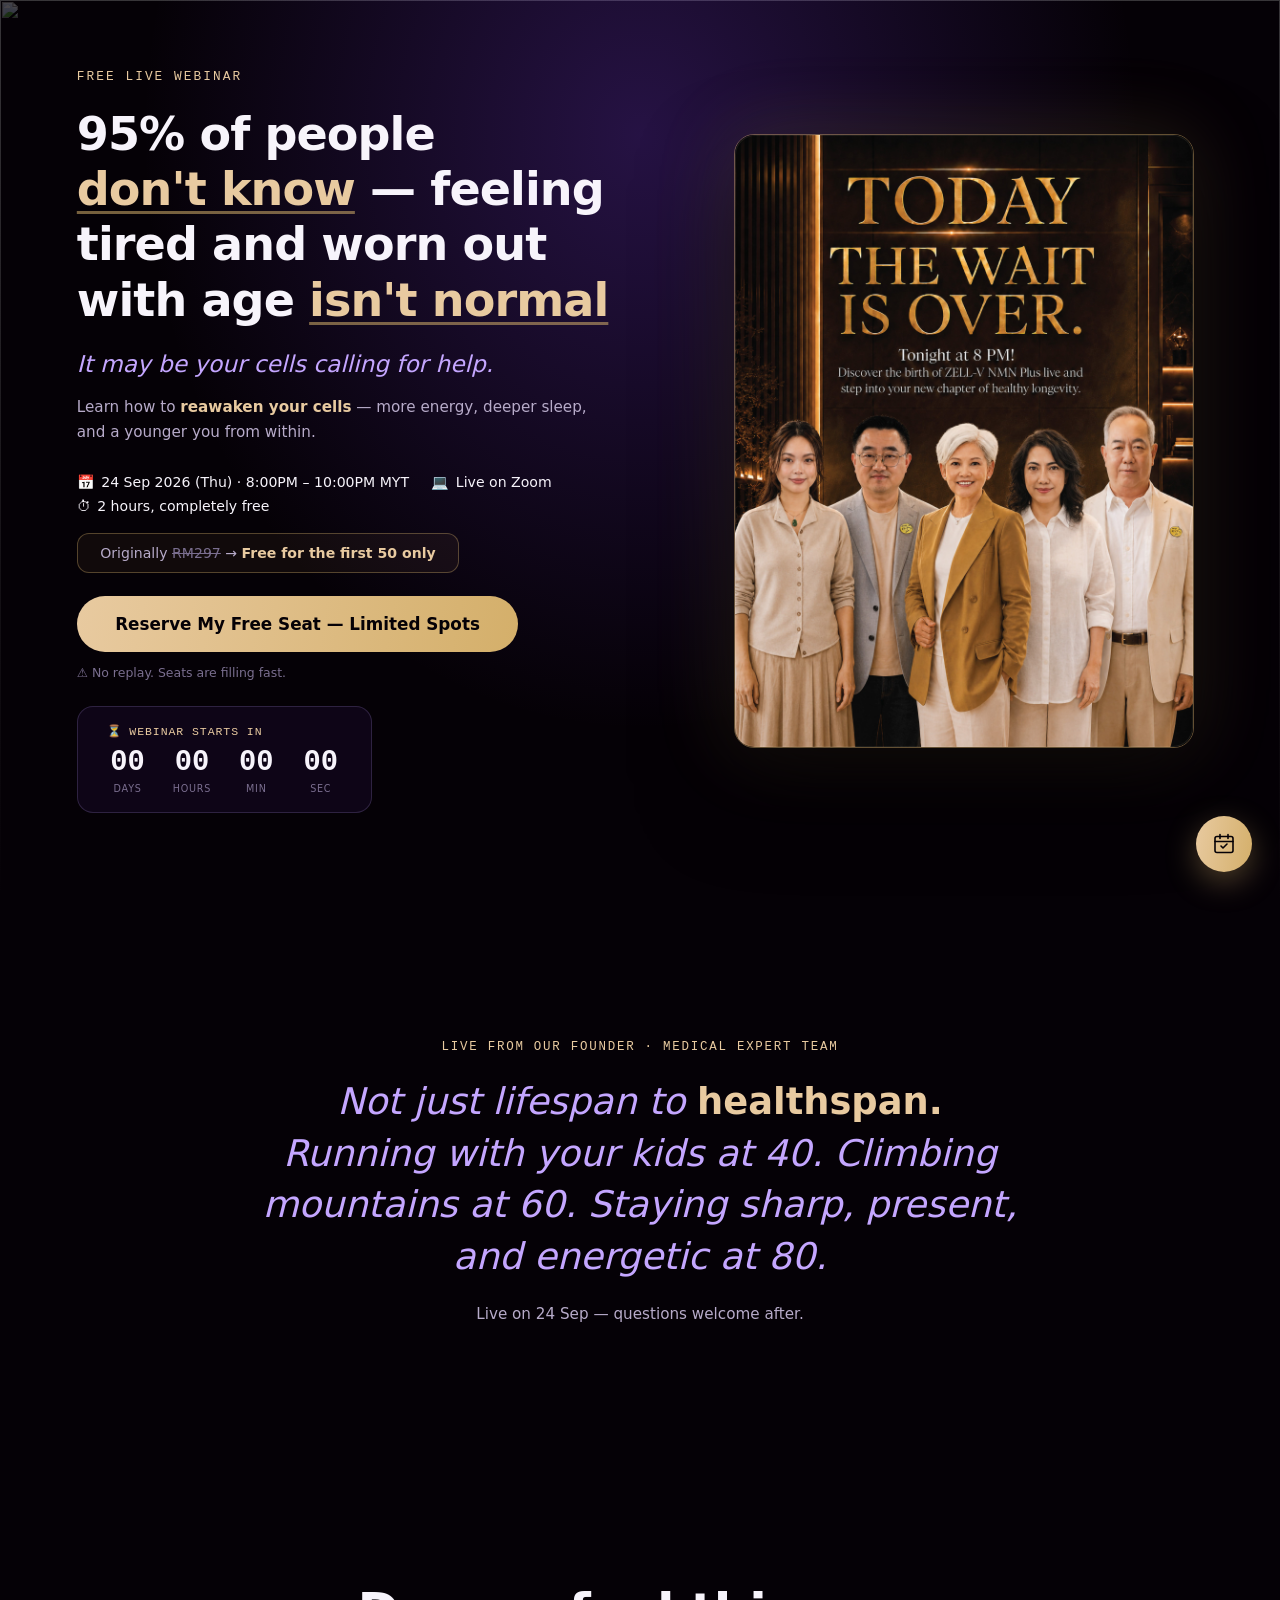
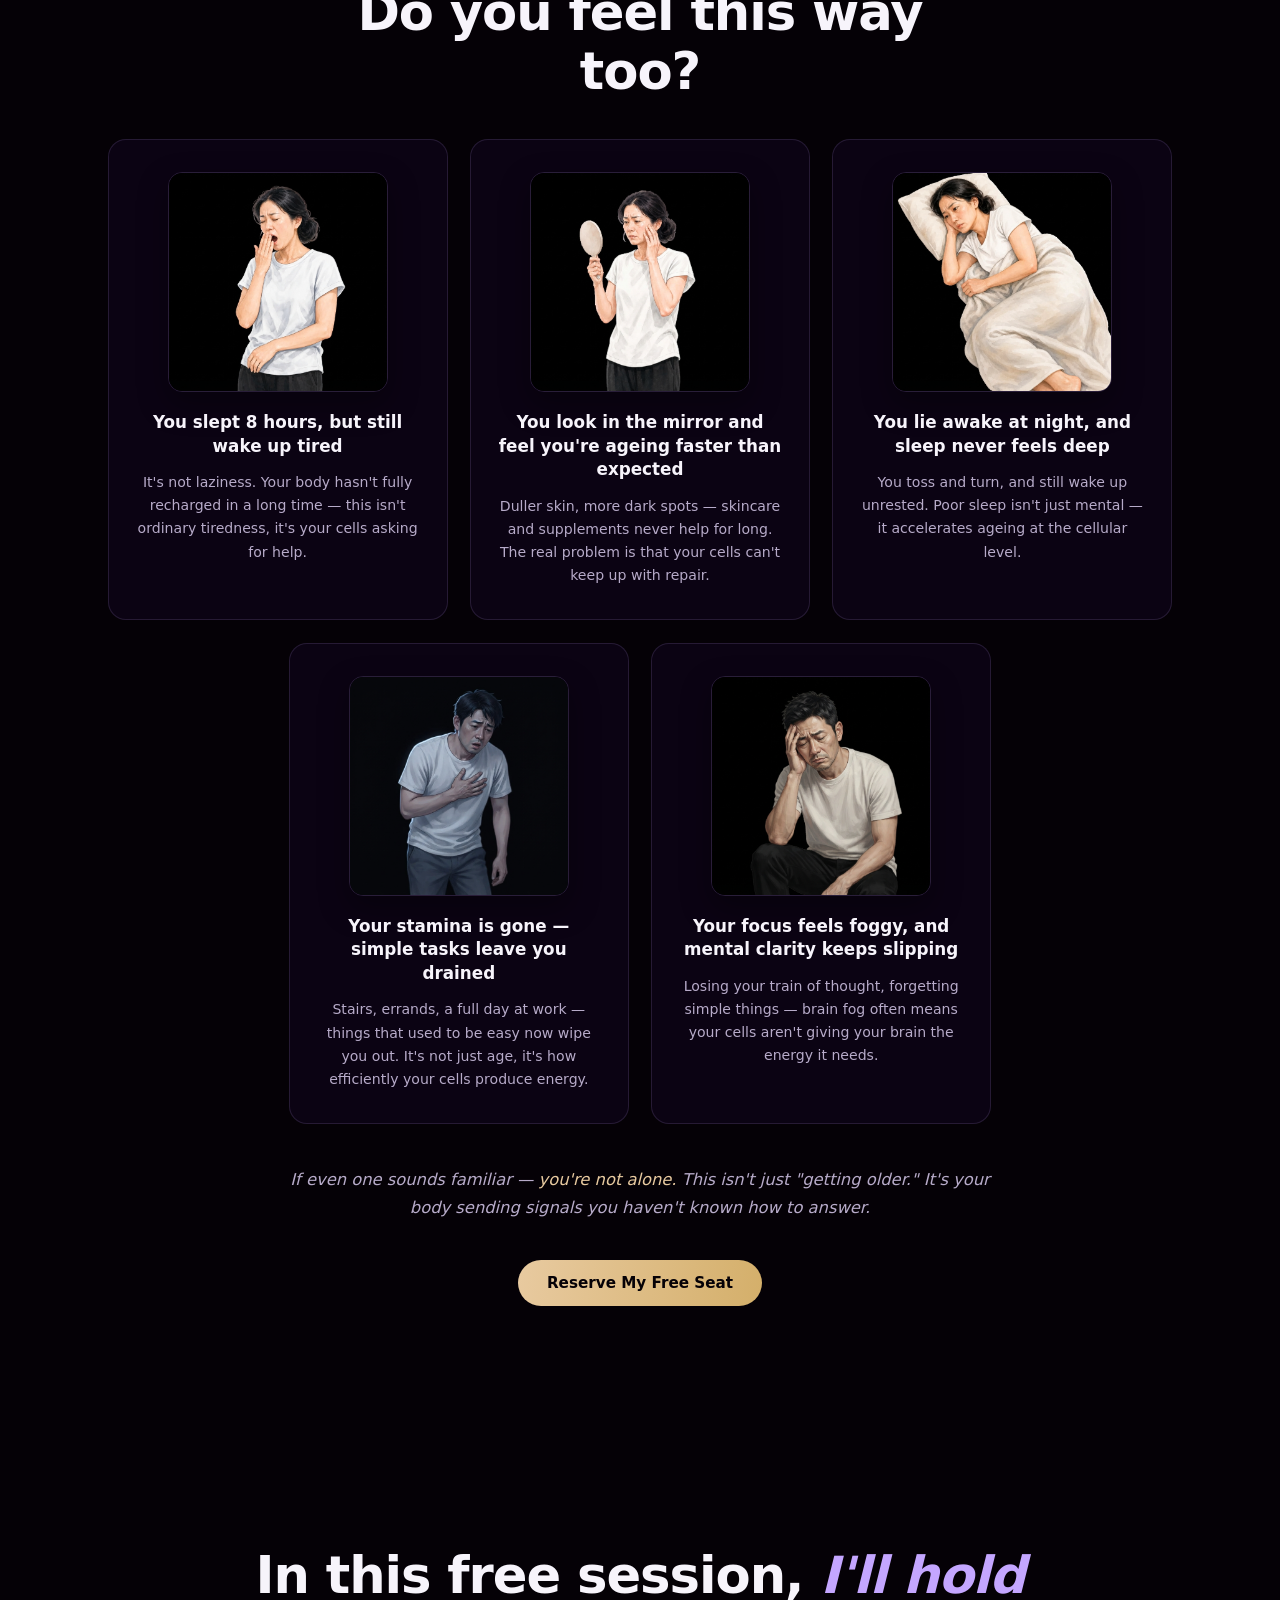
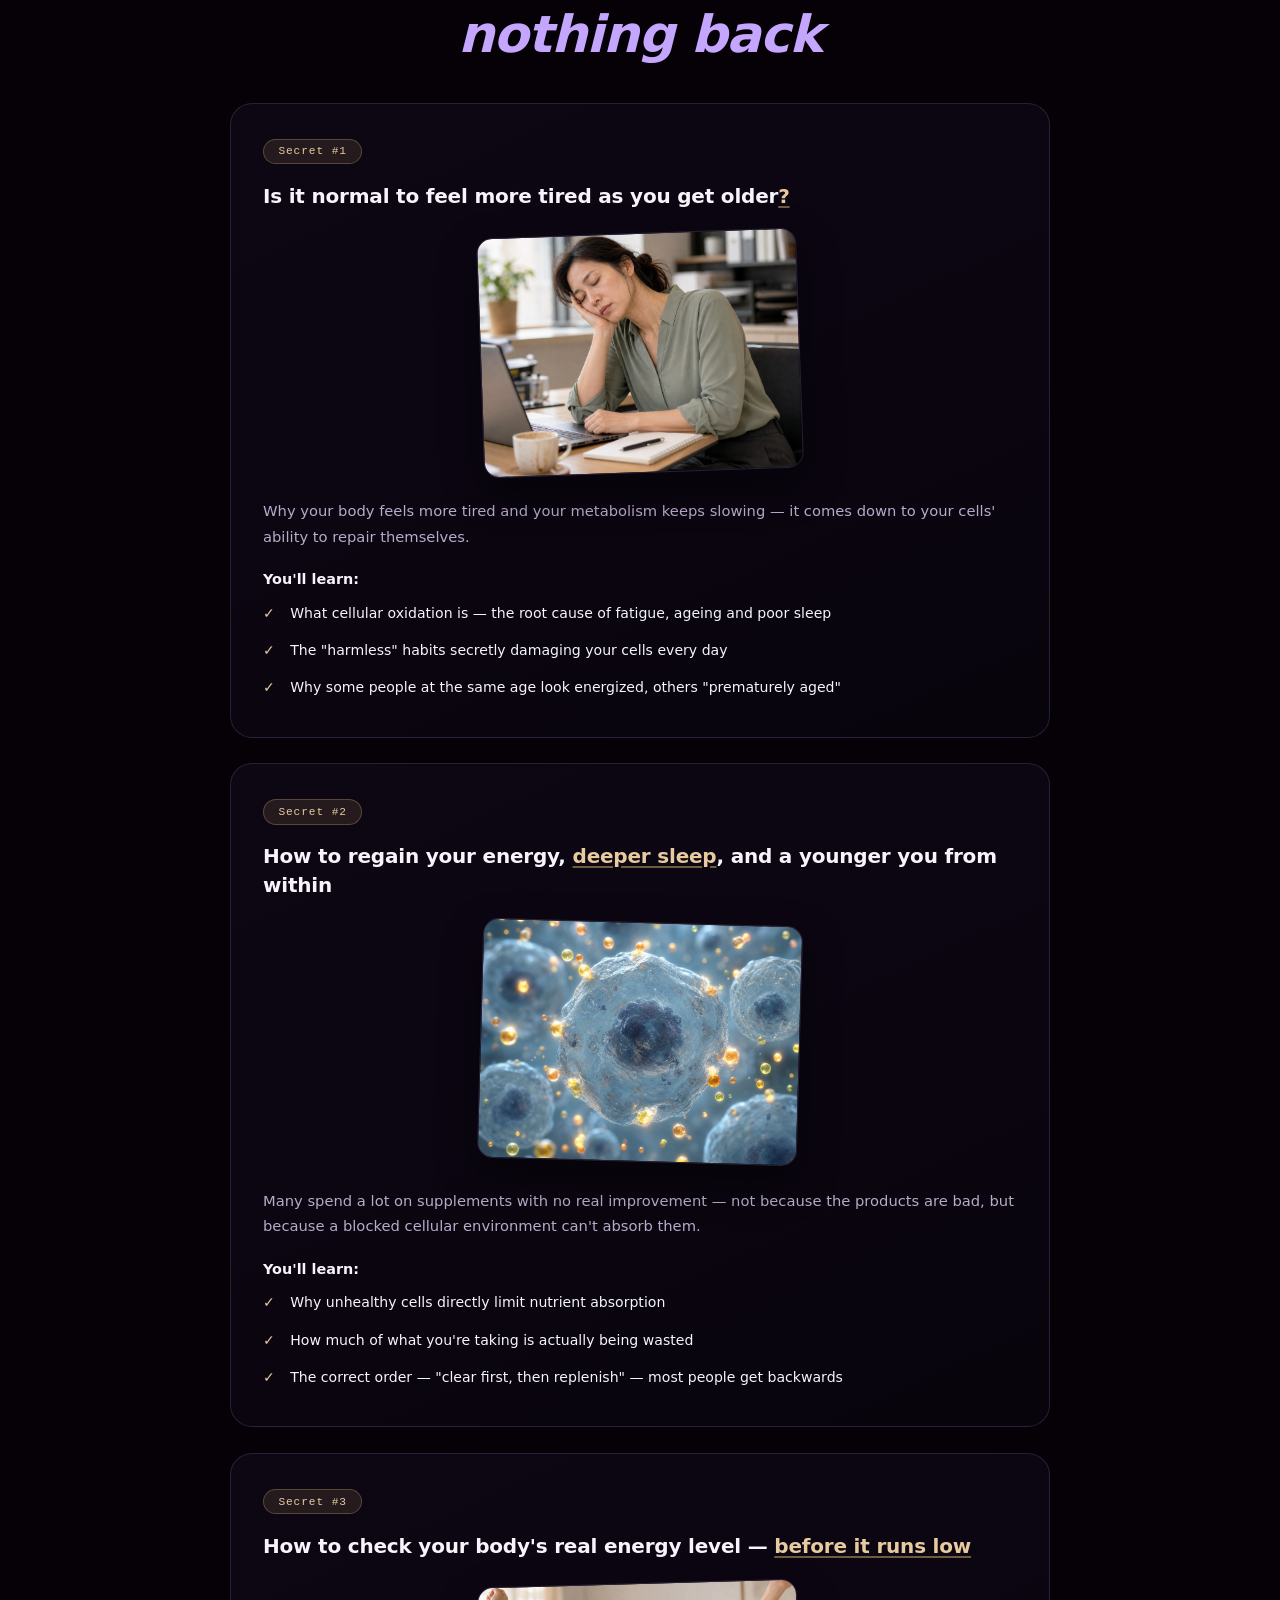
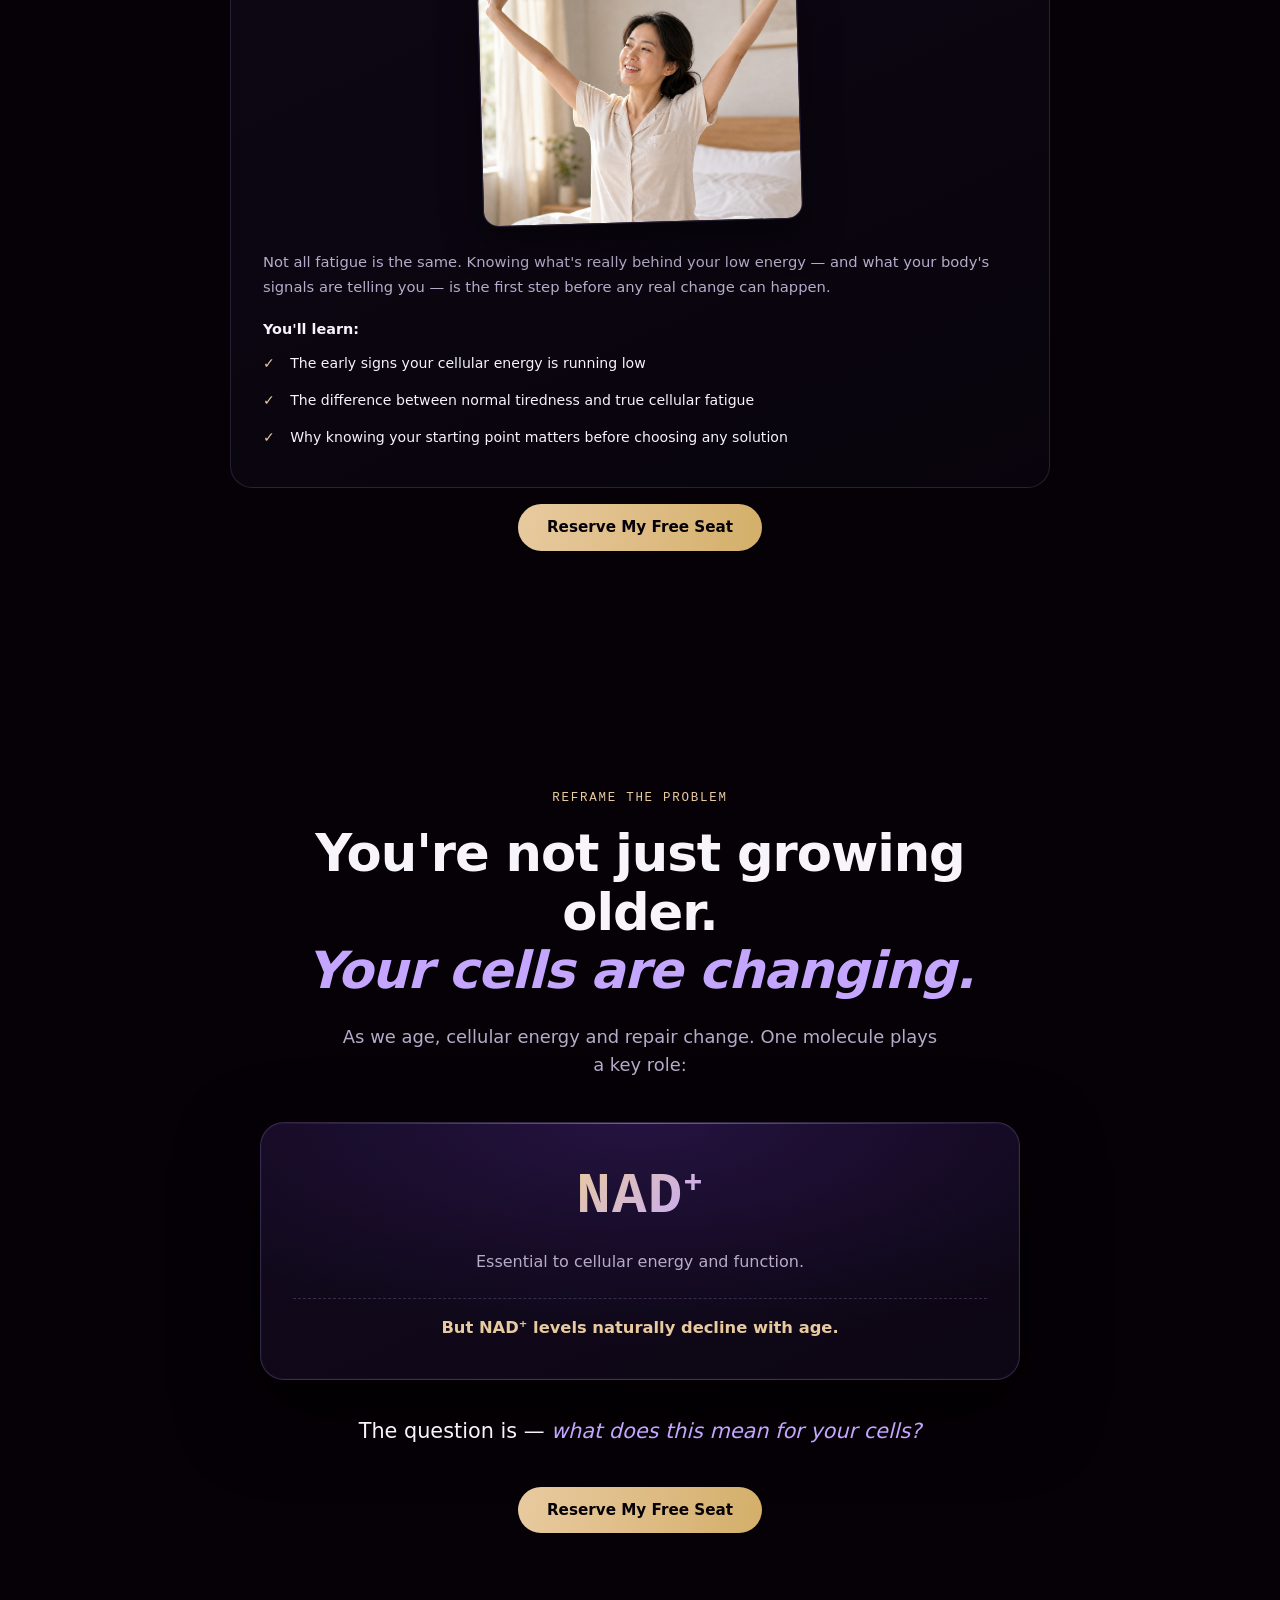
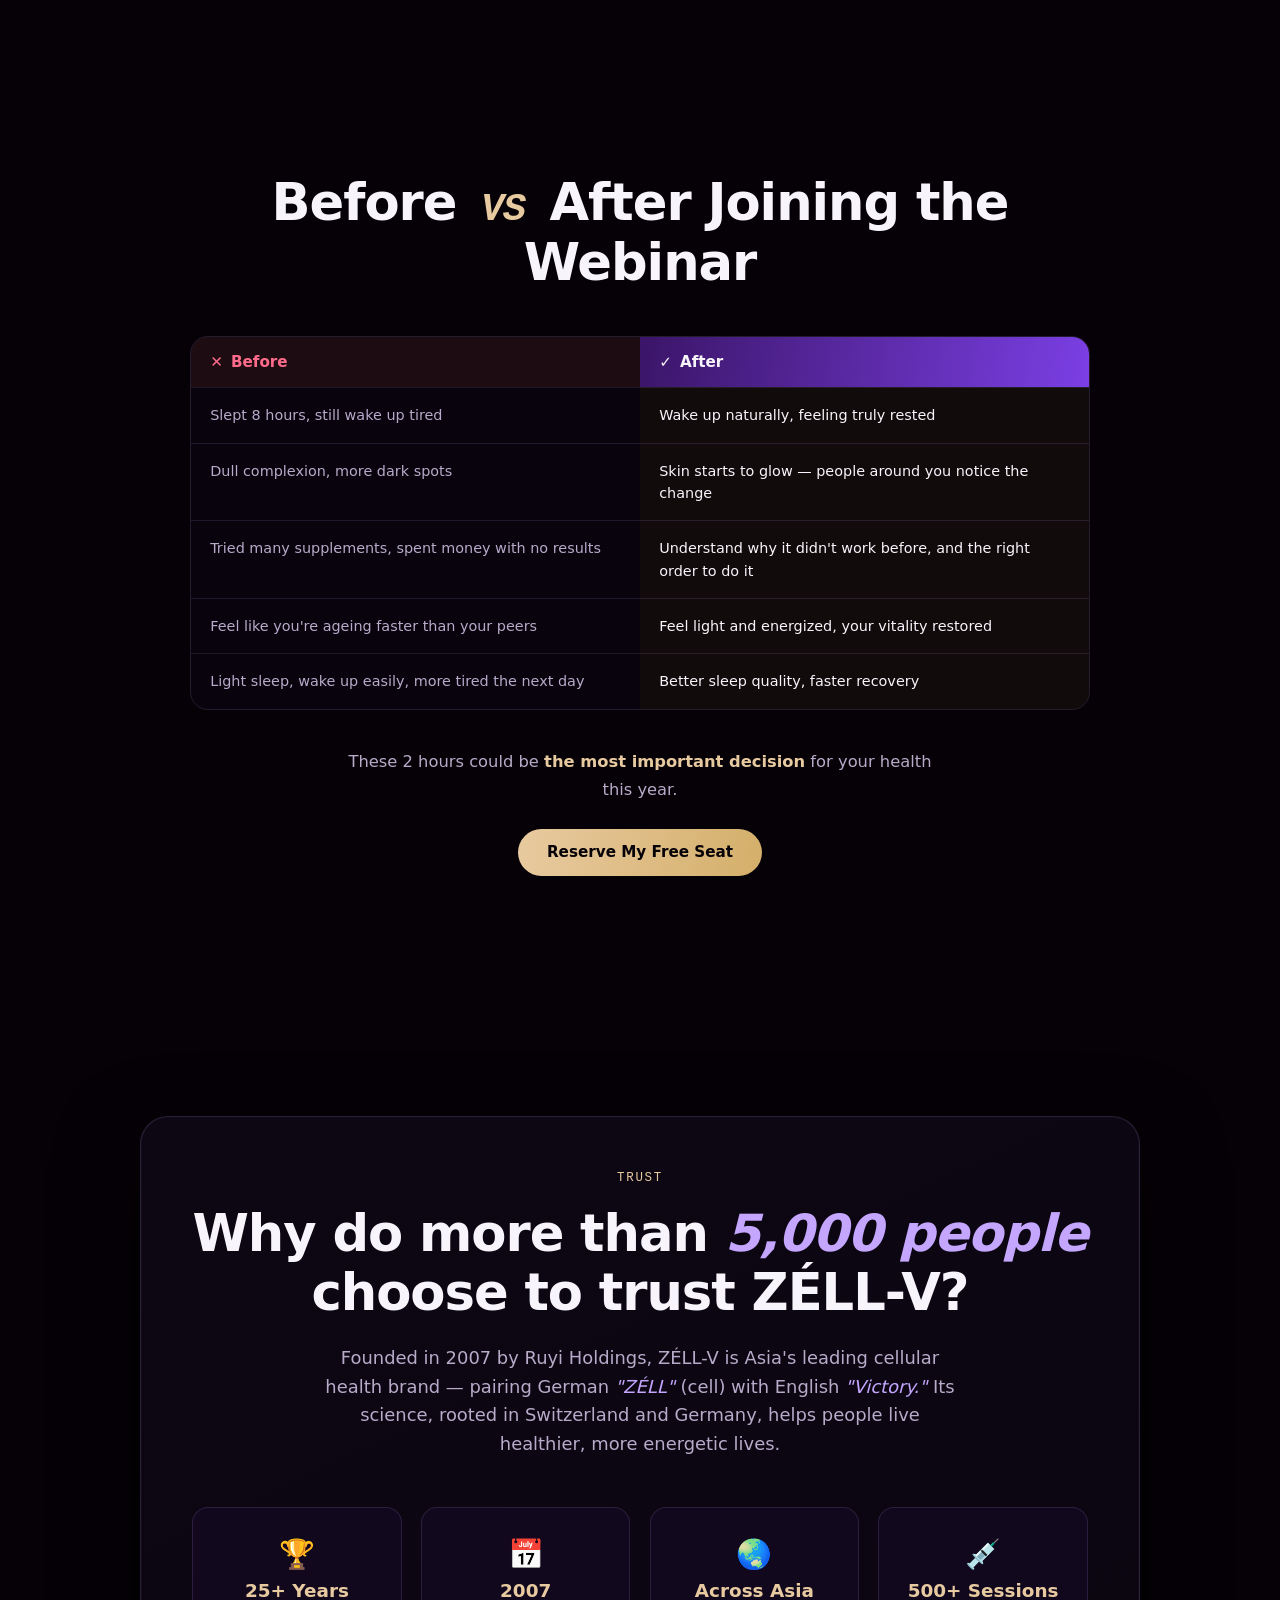
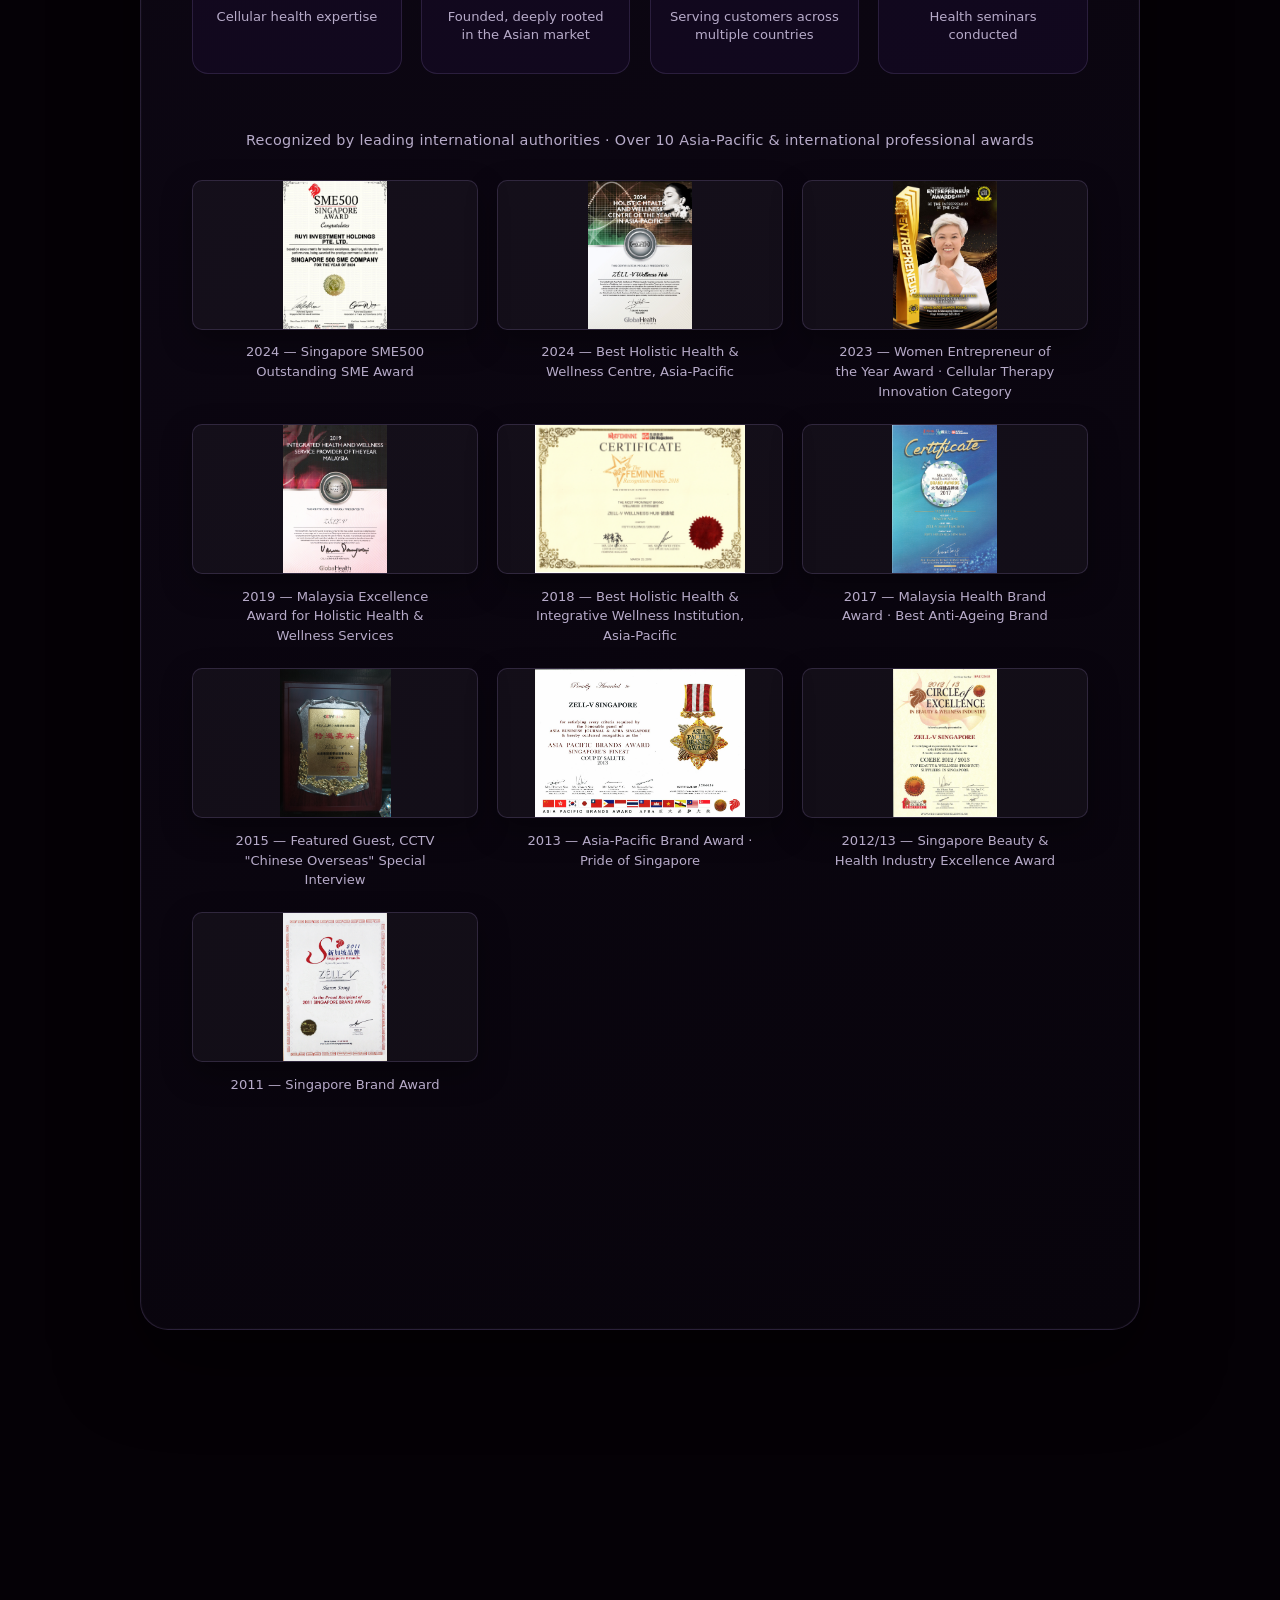
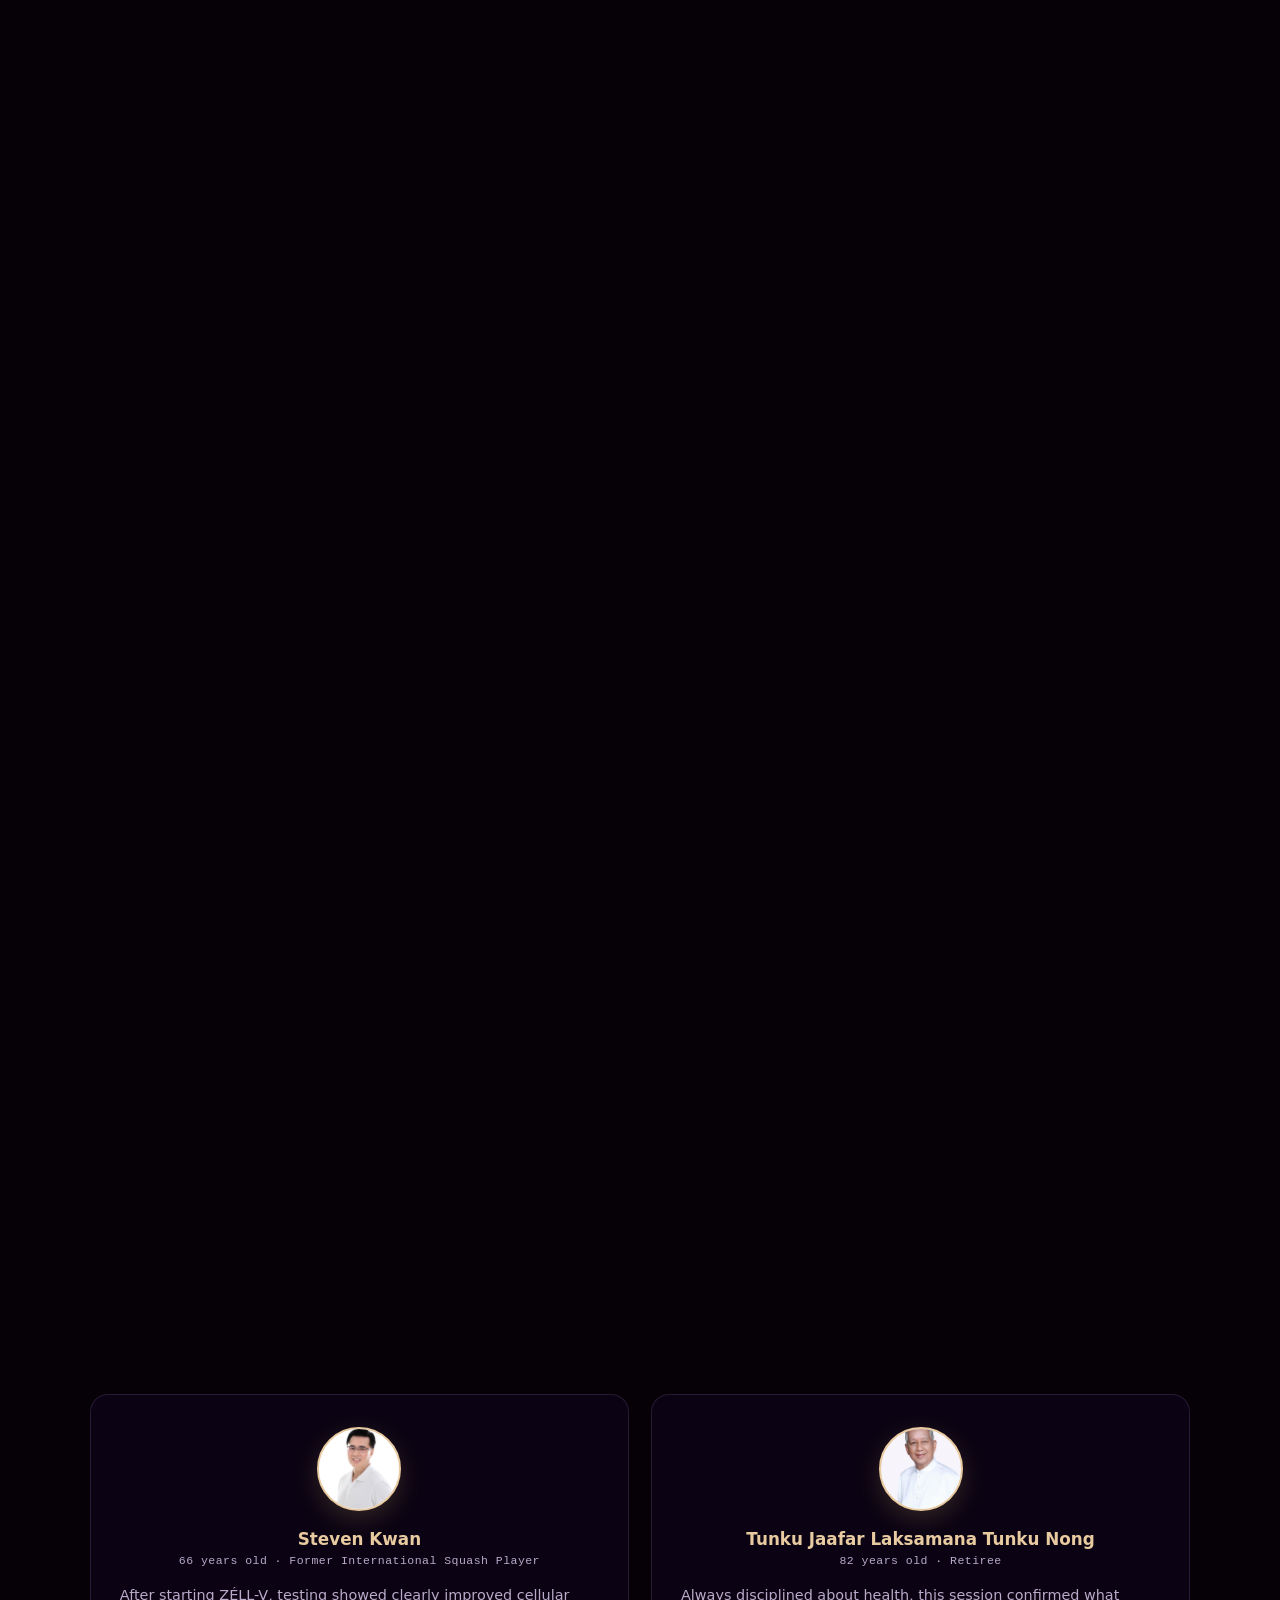
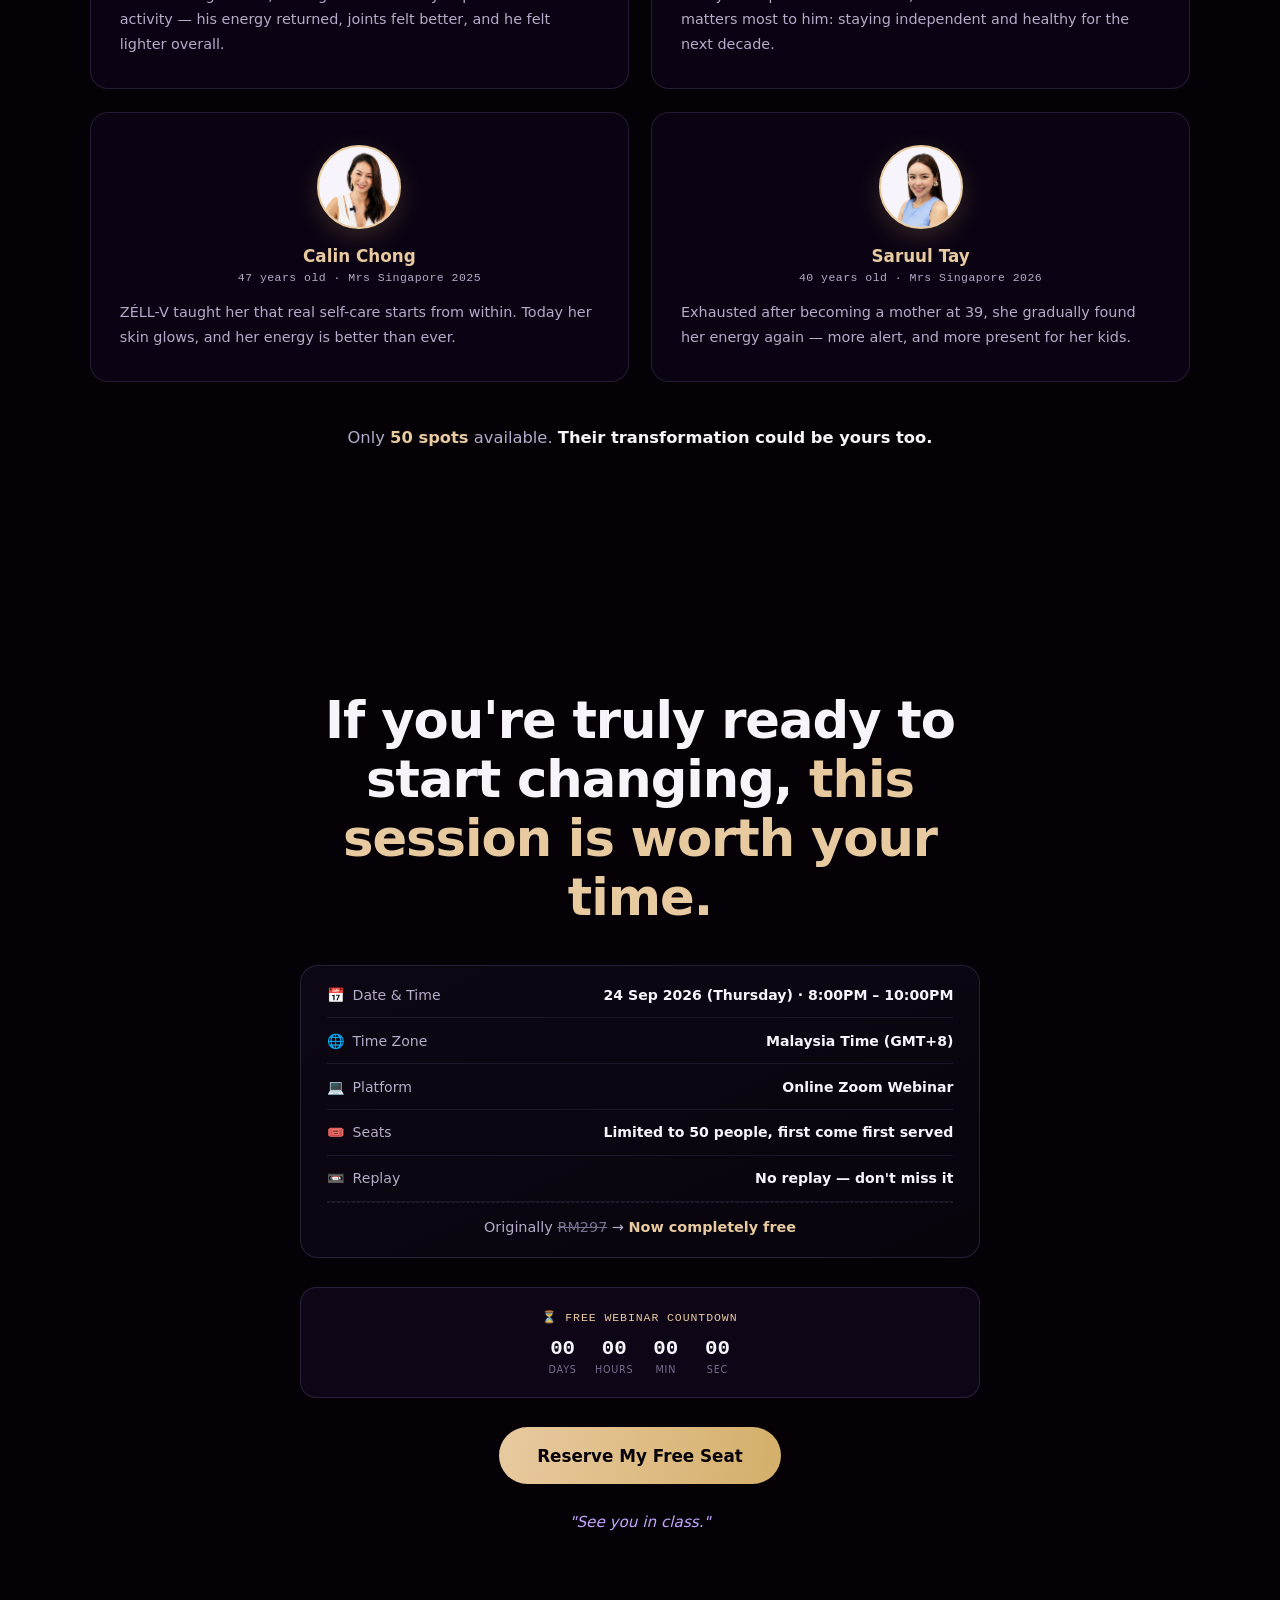
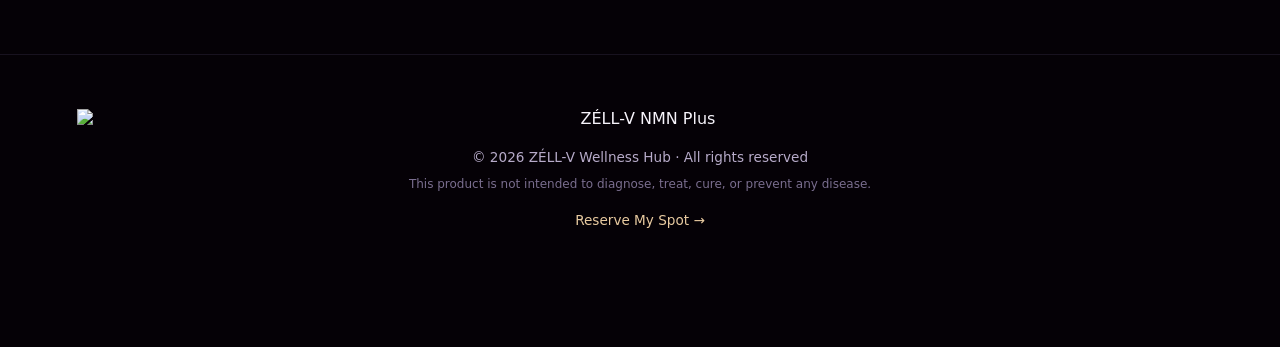
==== index.html @ 435dfe3a "uppp" ====
﻿<!DOCTYPE html>
<html lang="en">
<head>
<meta charset="UTF-8">
<meta name="viewport" content="width=device-width, initial-scale=1">
<title>ZÉLL-V NMN Plus — Live Launch Event</title>
<meta name="description" content="Join the live launch of ZÉLL-V NMN Plus — the Swiss four-ingredient longevity formula. Reserve your seat in the WhatsApp community before the countdown ends.">
<link rel="stylesheet" href="styles.css?v=25">

<!-- Meta Pixel Code -->
<script>
!function(f,b,e,v,n,t,s)
{if(f.fbq)return;n=f.fbq=function(){n.callMethod?
n.callMethod.apply(n,arguments):n.queue.push(arguments)};
if(!f._fbq)f._fbq=n;n.push=n;n.loaded=!0;n.version='2.0';
n.queue=[];t=b.createElement(e);t.async=!0;
t.src=v;s=b.getElementsByTagName(e)[0];
s.parentNode.insertBefore(t,s)}(window, document,'script',
'https://connect.facebook.net/en_US/fbevents.js');
fbq('init', '937401189408284');
fbq('track', 'PageView');
</script>
<noscript><img height="1" width="1" style="display:none"
src="https://www.facebook.com/tr?id=937401189408284&ev=PageView&noscript=1"
/></noscript>
<!-- End Meta Pixel Code -->
</head>
<body>

<!-- ═══════════════════ HERO ═══════════════════ -->
<section class="hero" id="top" aria-label="Hero">
  <div class="hero-bg">
    <img src="https://kokoronoka.github.io/NMN-Opening/assets/gate-purple-beam.png" alt="" aria-hidden="true">
  </div>
  <div class="hero-scrim" aria-hidden="true"></div>

  <div class="hero-inner hero-split">
    <div class="hero-top">
    <p class="hero-mark reveal">Free Live Webinar</p>
    <h1 class="hero-headline reveal delay-1">
      <span>95% of people <u class="hero-flag">don't know</u>&nbsp;— </span>
      <span>feeling tired and worn out with age <u class="hero-flag">isn't normal</u></span>
    </h1>
    <p class="hero-sub reveal delay-2">It may be your cells calling for help.</p>
    <p class="hero-lead reveal delay-2">Learn how to <strong>reawaken your cells</strong> — more energy, deeper sleep, and a younger you from within.</p>
    </div>

    <figure class="hero-poster reveal delay-2">
      <img src="images/newHeroImage.jpg" alt="Today the wait is over — discover the birth of ZÉLL-V NMN Plus live and step into your new chapter of healthy longevity">
    </figure>

    <div class="hero-bottom">
    <figure class="hero-speakers hero-speakers-solo reveal delay-3" hidden>
      <img src="images/duoSpeaker.jpg" alt="Foong Zhi Yang and Siew Wei, ZÉLL-V webinar speakers" hidden>
      <img class="hero-speaker-solo" src="images/siewWei.jpg" alt="Ee Siew Wei, ZÉLL-V webinar speaker">
      <figcaption class="speaker-tag speaker-tag-left" hidden>
        <strong>Foong Zhi Yang</strong>
        <span>International Business &amp; Longevity Strategist</span>
      </figcaption>
      <figcaption class="speaker-tag speaker-tag-right">
        <strong>Ee Siew Wei</strong>
        <span>Cellular Health &amp; Longevity Consultant</span>
      </figcaption>
    </figure>

    <ul class="hero-meta reveal delay-3">
      <li><span aria-hidden="true">📅</span> 24 Sep 2026 (Thu) · 8:00PM – 10:00PM MYT</li>
      <li><span aria-hidden="true">💻</span> Live on Zoom</li>
      <li><span aria-hidden="true">⏱</span> 2 hours, completely free</li>
    </ul>

    <p class="hero-price reveal delay-3">Originally <s>RM297</s> <span aria-hidden="true">→</span> <strong>Free for the first 50 only</strong></p>

    <button type="button" class="btn-primary btn-primary-large hero-cta reveal delay-4" data-open-register>Reserve My Free Seat — Limited Spots</button>
    <p class="hero-warn reveal delay-4"><span aria-hidden="true">⚠️</span> No replay. Seats are filling fast.</p>

    <div class="hero-countdown reveal delay-4">
      <p class="hero-countdown-label"><span aria-hidden="true">⏳</span> Webinar starts in</p>
      <div class="countdown-grid" role="timer" aria-live="off" aria-label="Countdown to the free ZÉLL-V webinar">
        <div class="countdown-unit"><strong class="countdown-value" id="cdDays">00</strong><span class="countdown-label">Days</span></div>
        <div class="countdown-unit"><strong class="countdown-value" id="cdHours">00</strong><span class="countdown-label">Hours</span></div>
        <div class="countdown-unit"><strong class="countdown-value" id="cdMinutes">00</strong><span class="countdown-label">Min</span></div>
        <div class="countdown-unit"><strong class="countdown-value" id="cdSeconds">00</strong><span class="countdown-label">Sec</span></div>
      </div>
    </div>
    </div>
  </div>
</section>

<!-- ═══════════════════ FOUNDER QUOTE ═══════════════════ -->
<section class="philosophy" aria-label="From Our Founder">
  <div class="philosophy-inner">
    <p class="t-eyebrow reveal">Live From Our Founder · Medical Expert Team</p>
    <blockquote class="philosophy-quote reveal delay-1">
      Not just lifespan to <strong>healthspan.</strong>
      Running with your kids at 40. Climbing mountains at 60.
      Staying sharp, present, and energetic at 80.
    </blockquote>
    <p class="philosophy-attr reveal delay-2">Live on 24 Sep — questions welcome after.</p>
  </div>
</section>

<!-- ═══════════════════ WHY THIS MATTERS ═══════════════════ -->
<section class="turning section" aria-label="Why This Launch Matters">
  <div class="turning-inner">
    <h2 class="t-headline turning-headline reveal">Do you feel this way too?</h2>

    <div class="turning-grid">
      <div class="turning-card reveal">
        <img class="turning-icon" src="images/pain-1.png" alt="Waking up tired after a full night's sleep">
        <h3>You slept 8 hours, but still wake up tired</h3>
        <p>It's not laziness. Your body hasn't fully recharged in a long time — this isn't ordinary tiredness, it's your cells asking for help.</p>
      </div>
      <div class="turning-card reveal delay-1">
        <img class="turning-icon" src="images/pain-2.png" alt="Ageing faster than expected">
        <h3>You look in the mirror and feel you're ageing faster than expected</h3>
        <p>Duller skin, more dark spots — skincare and supplements never help for long. The real problem is that your cells can't keep up with repair.</p>
      </div>
      <div class="turning-card reveal delay-2">
        <img class="turning-icon" src="images/pain-3.png" alt="Restless sleep that never feels deep">
        <h3>You lie awake at night, and sleep never feels deep</h3>
        <p>You toss and turn, and still wake up unrested. Poor sleep isn't just mental — it accelerates ageing at the cellular level.</p>
      </div>
      <div class="turning-card reveal delay-3">
        <img class="turning-icon" src="images/pain-4.png" alt="Stamina gone, drained after simple tasks">
        <h3>Your stamina is gone — simple tasks leave you drained</h3>
        <p>Stairs, errands, a full day at work — things that used to be easy now wipe you out. It's not just age, it's how efficiently your cells produce energy.</p>
      </div>
      <div class="turning-card reveal delay-4">
        <img class="turning-icon" src="images/pain-5.png" alt="Foggy focus and slipping mental clarity">
        <h3>Your focus feels foggy, and mental clarity keeps slipping</h3>
        <p>Losing your train of thought, forgetting simple things — brain fog often means your cells aren't giving your brain the energy it needs.</p>
      </div>
    </div>

    <p class="turning-note reveal delay-3">If even one sounds familiar — <em>you're not alone.</em> This isn't just "getting older." It's your body sending signals you haven't known how to answer.</p>
    <button type="button" class="btn-primary reveal delay-4" data-open-register>Reserve My Free Seat</button>
  </div>
</section>

<!-- ═══════════════════ WHAT YOU'LL LEARN ═══════════════════ -->
<section class="learn section" aria-label="What You'll Learn in the Free Session">
  <div class="learn-inner">
    <h2 class="t-headline learn-headline reveal">In this free session, <em>I'll hold nothing back</em></h2>

    <div class="learn-list">
      <div class="learn-card reveal">
        <span class="learn-badge">Secret #1</span>
        <h3 class="learn-title">Is it normal to feel more tired as you get older<span class="learn-highlight">?</span></h3>
        <img class="learn-visual" src="images/secret-1.png" alt="Feeling tired as you get older">
        <p class="learn-intro">Why your body feels more tired and your metabolism keeps slowing — it comes down to your cells' ability to repair themselves.</p>
        <p class="learn-label">You'll learn:</p>
        <div class="learn-checklist" role="list">
          <div class="learn-check" role="listitem">What cellular oxidation is — the root cause of fatigue, ageing and poor sleep</div>
          <div class="learn-check" role="listitem">The "harmless" habits secretly damaging your cells every day</div>
          <div class="learn-check" role="listitem">Why some people at the same age look energized, others "prematurely aged"</div>
        </div>
      </div>

      <div class="learn-card reveal delay-1">
        <span class="learn-badge">Secret #2</span>
        <h3 class="learn-title">How to regain your energy, <span class="learn-highlight">deeper sleep</span>, and a younger you from within</h3>
        <img class="learn-visual" src="images/secret-2.png" alt="Cells and nutrient absorption">
        <p class="learn-intro">Many spend a lot on supplements with no real improvement — not because the products are bad, but because a blocked cellular environment can't absorb them.</p>
        <p class="learn-label">You'll learn:</p>
        <div class="learn-checklist" role="list">
          <div class="learn-check" role="listitem">Why unhealthy cells directly limit nutrient absorption</div>
          <div class="learn-check" role="listitem">How much of what you're taking is actually being wasted</div>
          <div class="learn-check" role="listitem">The correct order — "clear first, then replenish" — most people get backwards</div>
        </div>
      </div>

      <div class="learn-card reveal delay-2">
        <span class="learn-badge">Secret #3</span>
        <h3 class="learn-title">How to check your body's real energy level — <span class="learn-highlight">before it runs low</span></h3>
        <img class="learn-visual" src="images/secret-3.png" alt="Checking your body's real energy level">
        <p class="learn-intro">Not all fatigue is the same. Knowing what's really behind your low energy — and what your body's signals are telling you — is the first step before any real change can happen.</p>
        <p class="learn-label">You'll learn:</p>
        <div class="learn-checklist" role="list">
          <div class="learn-check" role="listitem">The early signs your cellular energy is running low</div>
          <div class="learn-check" role="listitem">The difference between normal tiredness and true cellular fatigue</div>
          <div class="learn-check" role="listitem">Why knowing your starting point matters before choosing any solution</div>
        </div>
      </div>
    </div>

    <button type="button" class="btn-primary reveal delay-3" data-open-register>Reserve My Free Seat</button>
  </div>
</section>

<!-- ═══════════════════ REFRAME THE PROBLEM ═══════════════════ -->
<section class="reframe section" aria-label="Reframe The Problem">
  <div class="reframe-inner">
    <p class="t-eyebrow reveal">Reframe The Problem</p>
    <h2 class="t-headline reveal delay-1">
      You're not just growing older.<br>
      <em>Your cells are changing.</em>
    </h2>
    <p class="t-subhead reveal delay-2">As we age, cellular energy and repair change. One molecule plays a key role:</p>

    <div class="molecule-card reveal delay-3">
      <span class="molecule-name">NAD<sup>+</sup></span>
      <p class="molecule-desc">Essential to cellular energy and function.</p>
      <p class="molecule-decline">But NAD⁺ levels naturally decline with age.</p>
    </div>

    <p class="reframe-question reveal delay-4">The question is — <em>what does this mean for your cells?</em></p>
    <button type="button" class="btn-primary reveal delay-4" data-open-register>Reserve My Free Seat</button>
  </div>
</section>

<!-- ═══════════════════ BEFORE / AFTER ═══════════════════ -->
<section class="compare section" aria-label="Before vs After Joining the Webinar">
  <div class="compare-inner">
    <h2 class="t-headline compare-headline reveal">Before <span class="compare-vs">vs</span> After Joining the Webinar</h2>

    <div class="compare-table reveal delay-1">
      <div class="compare-head compare-head-before"><span aria-hidden="true">✕</span> Before</div>
      <div class="compare-head compare-head-after"><span aria-hidden="true">✓</span> After</div>

      <div class="compare-cell compare-cell-before">Slept 8 hours, still wake up tired</div>
      <div class="compare-cell compare-cell-after">Wake up naturally, feeling truly rested</div>

      <div class="compare-cell compare-cell-before">Dull complexion, more dark spots</div>
      <div class="compare-cell compare-cell-after">Skin starts to glow — people around you notice the change</div>

      <div class="compare-cell compare-cell-before">Tried many supplements, spent money with no results</div>
      <div class="compare-cell compare-cell-after">Understand why it didn't work before, and the right order to do it</div>

      <div class="compare-cell compare-cell-before">Feel like you're ageing faster than your peers</div>
      <div class="compare-cell compare-cell-after">Feel light and energized, your vitality restored</div>

      <div class="compare-cell compare-cell-before">Light sleep, wake up easily, more tired the next day</div>
      <div class="compare-cell compare-cell-after">Better sleep quality, faster recovery</div>
    </div>

    <p class="compare-note reveal delay-2">These 2 hours could be <strong>the most important decision</strong> for your health this year.</p>
    <button type="button" class="btn-primary reveal delay-3" data-open-register>Reserve My Free Seat</button>
  </div>
</section>

<!-- ═══════════════════ WHY ZÉLL-V ═══════════════════ -->
<section class="trust section" id="about" aria-label="Why ZÉLL-V">
  <div class="trust-inner">
  <div class="trust-card">
    <p class="t-eyebrow reveal">Trust</p>
    <h2 class="t-headline reveal delay-1">Why do more than <em>5,000 people</em> choose to trust ZÉLL-V?</h2>
    <p class="t-subhead reveal delay-2">Founded in 2007 by Ruyi Holdings, ZÉLL-V is Asia's leading cellular health brand — pairing German <em>"ZÉLL"</em> (cell) with English <em>"Victory."</em> Its science, rooted in Switzerland and Germany, helps people live healthier, more energetic lives.</p>

    <div class="trust-icon-row">
      <div class="trust-icon-card reveal">
        <span class="trust-icon" aria-hidden="true">🏆</span>
        <strong>25+ Years</strong>
        <p>Cellular health expertise</p>
      </div>
      <div class="trust-icon-card reveal delay-1">
        <span class="trust-icon" aria-hidden="true">📅</span>
        <strong>2007</strong>
        <p>Founded, deeply rooted in the Asian market</p>
      </div>
      <div class="trust-icon-card reveal delay-2">
        <span class="trust-icon" aria-hidden="true">🌏</span>
        <strong>Across Asia</strong>
        <p>Serving customers across multiple countries</p>
      </div>
      <div class="trust-icon-card reveal delay-3">
        <span class="trust-icon" aria-hidden="true">💉</span>
        <strong>500+ Sessions</strong>
        <p>Health seminars conducted</p>
      </div>
    </div>

    <p class="trust-awards-caption reveal delay-3">Recognized by leading international authorities · Over 10 Asia-Pacific &amp; international professional awards</p>

    <div class="awards-grid">
      <div class="award-card reveal">
        <img class="award-cert" src="images/award-2024-sme.jpg" alt="2024 Singapore SME500 Outstanding SME Award certificate">
        <p class="award-caption">2024 — Singapore SME500 Outstanding SME Award</p>
      </div>
      <div class="award-card reveal delay-1">
        <img class="award-cert" src="images/award-2024-global.jpg" alt="2024 Best Holistic Health & Wellness Centre, Asia-Pacific certificate">
        <p class="award-caption">2024 — Best Holistic Health &amp; Wellness Centre, Asia-Pacific</p>
      </div>
      <div class="award-card reveal delay-2">
        <img class="award-cert" src="images/award-2023.jpg" alt="2023 Women Entrepreneur of the Year Award, Cellular Therapy Innovation Category certificate">
        <p class="award-caption">2023 — Women Entrepreneur of the Year Award · Cellular Therapy Innovation Category</p>
      </div>
      <div class="award-card reveal">
        <img class="award-cert" src="images/award-2019.jpg" alt="2019 Malaysia Excellence Award for Holistic Health & Wellness Services certificate">
        <p class="award-caption">2019 — Malaysia Excellence Award for Holistic Health &amp; Wellness Services</p>
      </div>
      <div class="award-card reveal delay-1">
        <img class="award-cert" src="images/award-2018.jpg" alt="2018 Best Holistic Health & Integrative Wellness Institution, Asia-Pacific certificate">
        <p class="award-caption">2018 — Best Holistic Health &amp; Integrative Wellness Institution, Asia-Pacific</p>
      </div>
      <div class="award-card reveal delay-2">
        <img class="award-cert" src="images/award-2017.jpg" alt="2017 Malaysia Health Brand Award, Best Anti-Ageing Brand certificate">
        <p class="award-caption">2017 — Malaysia Health Brand Award · Best Anti-Ageing Brand</p>
      </div>
      <div class="award-card reveal">
        <img class="award-cert" src="images/award-2015.jpg" alt="2015 Featured Guest, CCTV Chinese Overseas Special Interview">
        <p class="award-caption">2015 — Featured Guest, CCTV "Chinese Overseas" Special Interview</p>
      </div>
      <div class="award-card reveal delay-1">
        <img class="award-cert" src="images/award-2013.jpg" alt="2013 Asia-Pacific Brand Award, Pride of Singapore certificate">
        <p class="award-caption">2013 — Asia-Pacific Brand Award · Pride of Singapore</p>
      </div>
      <div class="award-card reveal delay-2">
        <img class="award-cert" src="images/award-2012-13.jpg" alt="2012/13 Singapore Beauty & Health Industry Excellence Award certificate">
        <p class="award-caption">2012/13 — Singapore Beauty &amp; Health Industry Excellence Award</p>
      </div>
      <div class="award-card reveal">
        <img class="award-cert" src="images/award-2011.jpg" alt="2011 Singapore Brand Award certificate">
        <p class="award-caption">2011 — Singapore Brand Award</p>
      </div>
    </div>

    <p class="trust-closing reveal delay-4">Not a new brand — a cellular health system proven over <em>25+ years</em> across Asia.</p>
    <button type="button" class="btn-primary reveal delay-4" data-open-register>Reserve My Free Seat</button>
  </div>
  </div>
</section>

<!-- ═══════════════════ SPEAKERS ═══════════════════ -->
<section class="speaker section" aria-label="Meet Your Speakers">
  <div class="speaker-list-inner">
    <h2 class="t-headline speaker-headline reveal">Meet Your Speakers</h2>

    <div class="speaker-inner">
      <div class="speaker-img-wrap reveal">
        <img src="images/zhiYang-cutout.png" alt="Foong Zhi Yang, International Business &amp; Longevity Strategist">
      </div>
      <div class="speaker-text">
        <p class="t-eyebrow reveal delay-1">Meet</p>
        <h2 class="speaker-name reveal delay-1">Foong Zhi Yang</h2>
        <p class="speaker-title reveal delay-2">International Business &amp; Longevity Strategist</p>
        <p class="speaker-tagline reveal delay-2">Healthcare · Healthy Ageing · International Markets</p>
        <p class="t-body reveal delay-3">Over the past 4 years in the healthcare and wellness industry, I have worked closely with clients, healthcare professionals, and business partners across international markets.</p>
        <p class="t-body reveal delay-3">Through conversations with people from different backgrounds and stages of life, I've seen one thing repeatedly — as we grow older, people are not simply looking to live longer. They want to maintain their energy, mental clarity, mobility, and independence for the years ahead.</p>
        <p class="t-body reveal delay-3">My role at ZÉLL-V is to connect people with the right knowledge, expertise, and healthy ageing solutions, while translating complex wellness and cellular health concepts into practical conversations that are easier to understand and apply.</p>
      </div>
    </div>

    <div class="speaker-inner speaker-inner-reverse">
      <div class="speaker-img-wrap reveal">
        <img src="images/siewWei-cutout.png" alt="Ee Siew Wei, Cellular Health &amp; Longevity Consultant">
      </div>
      <div class="speaker-text">
        <p class="t-eyebrow reveal delay-1">Meet</p>
        <h2 class="speaker-name reveal delay-1">Ee Siew Wei</h2>
        <p class="speaker-title reveal delay-2">Cellular Health &amp; Longevity Consultant</p>
        <p class="t-body reveal delay-3">Over 5 years, my team and I have supported 5,000+ clients — professionals, mothers, and friends stepping into midlife — all feeling exhausted, low on energy, ageing faster than expected. Supplements and routine changes didn't help. It wasn't until we addressed things at the cellular level that they finally felt their bodies getting better.</p>

        <div class="speaker-checklist reveal delay-3" role="list">
          <div class="speaker-check" role="listitem">5+ years as a Cellular Health Consultant</div>
          <div class="speaker-check" role="listitem">Supported 5,000+ clients with fatigue, ageing and sleep issues</div>
          <div class="speaker-check" role="listitem">ZÉLL-V Certified — technology rooted in Swiss &amp; German research</div>
        </div>
      </div>
    </div>

    <button type="button" class="btn-primary reveal delay-4" data-open-register>Reserve My Free Seat</button>
  </div>
</section>

<!-- ═══════════════════ WHAT YOU'LL DISCOVER ═══════════════════ -->
<section class="discover section" id="discover" aria-label="What You'll Discover Live">
  <div class="discover-inner">
    <p class="t-eyebrow reveal">Introduce The Webinar</p>
    <h2 class="t-headline reveal delay-1">Join our free live webinar: <em>The Science Behind NAD⁺, NMN &amp; Healthy Ageing.</em></h2>
    <p class="t-subhead reveal delay-2">The ZÉLL-V team breaks down the science, jargon-free. You'll discover:</p>

    <div class="agenda-list">
      <div class="agenda-item reveal">
        <span class="agenda-index">01</span>
        <div class="agenda-body">
          <h3>The Science of Cellular Ageing</h3>
          <p>Why NAD⁺ declines with age, and what it means for your health.</p>
        </div>
      </div>
      <div class="agenda-item reveal delay-1">
        <span class="agenda-index">02</span>
        <div class="agenda-body">
          <h3>NAD⁺ &amp; Cellular Energy</h3>
          <p>NAD⁺'s role in your body's cellular processes.</p>
        </div>
      </div>
      <div class="agenda-item reveal delay-2">
        <span class="agenda-index">03</span>
        <div class="agenda-body">
          <h3>What Is NMN?</h3>
          <p>How NMN relates to NAD⁺, and why it's a hot topic in ageing research.</p>
        </div>
      </div>
      <div class="agenda-item reveal delay-3">
        <span class="agenda-index">04</span>
        <div class="agenda-body">
          <h3>Why Not All NMN Is the Same</h3>
          <p>Purity, sourcing and manufacturing — why the details matter.</p>
        </div>
      </div>
      <div class="agenda-item reveal delay-4">
        <span class="agenda-index">05</span>
        <div class="agenda-body">
          <h3>The New ZÉLL-V NMN Plus</h3>
          <p>First look at our new four-ingredient formula.</p>
        </div>
      </div>
      <div class="agenda-item reveal delay-4">
        <span class="agenda-index">06</span>
        <div class="agenda-body">
          <h3>Live Q&amp;A</h3>
          <p>Your questions, answered by the ZÉLL-V team.</p>
        </div>
      </div>
    </div>

    <button type="button" class="btn-primary reveal delay-4" data-open-register>Reserve My Free Seat</button>
  </div>
</section>

<!-- ═══════════════════ TESTIMONIALS ═══════════════════ -->
<section class="testimonials section" aria-label="Real Stories From People Just Like You">
  <div class="testimonials-inner">
    <h2 class="t-headline testimonials-headline reveal">They tried many things, but couldn't find the answer</h2>
    <p class="testimonials-subhead reveal delay-1">Until they joined this session…</p>

    <div class="testimonials-grid">
      <div class="testimonial-card reveal">
        <div class="testimonial-avatar"><img src="images/steven-kwan.png" alt="Steven Kwan"></div>
        <h3 class="testimonial-name">Steven Kwan</h3>
        <p class="testimonial-meta">66 years old · Former International Squash Player</p>
        <p class="testimonial-quote">After starting ZÉLL-V, testing showed clearly improved cellular activity — his energy returned, joints felt better, and he felt lighter overall.</p>
      </div>
      <div class="testimonial-card reveal delay-1">
        <div class="testimonial-avatar"><img src="images/tunku-jaafar.png" alt="Tunku Jaafar Laksamana Tunku Nong"></div>
        <h3 class="testimonial-name">Tunku Jaafar Laksamana Tunku Nong</h3>
        <p class="testimonial-meta">82 years old · Retiree</p>
        <p class="testimonial-quote">Always disciplined about health, this session confirmed what matters most to him: staying independent and healthy for the next decade.</p>
      </div>
      <div class="testimonial-card reveal delay-2">
        <div class="testimonial-avatar"><img src="images/calin-chong.png" alt="Calin Chong"></div>
        <h3 class="testimonial-name">Calin Chong</h3>
        <p class="testimonial-meta">47 years old · Mrs Singapore 2025</p>
        <p class="testimonial-quote">ZÉLL-V taught her that real self-care starts from within. Today her skin glows, and her energy is better than ever.</p>
      </div>
      <div class="testimonial-card reveal delay-3">
        <div class="testimonial-avatar"><img src="images/saruul-tay.png" alt="Saruul Tay"></div>
        <h3 class="testimonial-name">Saruul Tay</h3>
        <p class="testimonial-meta">40 years old · Mrs Singapore 2026</p>
        <p class="testimonial-quote">Exhausted after becoming a mother at 39, she gradually found her energy again — more alert, and more present for her kids.</p>
      </div>
    </div>

    <p class="testimonials-note reveal delay-4">Only <em>50 spots</em> available. <strong>Their transformation could be yours too.</strong></p>
  </div>
</section>

<!-- ═══════════════════ FINAL INVITE ═══════════════════ -->
<section class="final-invite section" id="cta" aria-label="Reserve Your Seat">
  <div class="final-invite-inner">
    <h2 class="t-headline final-invite-headline reveal">If you're truly ready to start changing, <em>this session is worth your time.</em></h2>

    <div class="invite-details reveal delay-1">
      <div class="invite-row">
        <span class="invite-label"><span aria-hidden="true">📅</span> Date &amp; Time</span>
        <span class="invite-value">24 Sep 2026 (Thursday) · 8:00PM – 10:00PM</span>
      </div>
      <div class="invite-row">
        <span class="invite-label"><span aria-hidden="true">🌐</span> Time Zone</span>
        <span class="invite-value">Malaysia Time (GMT+8)</span>
      </div>
      <div class="invite-row">
        <span class="invite-label"><span aria-hidden="true">💻</span> Platform</span>
        <span class="invite-value">Online Zoom Webinar</span>
      </div>
      <div class="invite-row">
        <span class="invite-label"><span aria-hidden="true">🎟️</span> Seats</span>
        <span class="invite-value">Limited to 50 people, first come first served</span>
      </div>
      <div class="invite-row">
        <span class="invite-label"><span aria-hidden="true">📼</span> Replay</span>
        <span class="invite-value">No replay — don't miss it</span>
      </div>
      <div class="invite-price">Originally <s>RM297</s> → <strong>Now completely free</strong></div>
    </div>

    <div class="invite-countdown reveal delay-2">
      <p class="invite-countdown-label"><span aria-hidden="true">⏳</span> Free Webinar Countdown</p>
      <div class="countdown-grid" role="timer" aria-live="off" aria-label="Countdown to the free ZÉLL-V webinar">
        <div class="countdown-unit"><strong class="countdown-value" id="cdDaysClose">00</strong><span class="countdown-label">Days</span></div>
        <div class="countdown-unit"><strong class="countdown-value" id="cdHoursClose">00</strong><span class="countdown-label">Hours</span></div>
        <div class="countdown-unit"><strong class="countdown-value" id="cdMinutesClose">00</strong><span class="countdown-label">Min</span></div>
        <div class="countdown-unit"><strong class="countdown-value" id="cdSecondsClose">00</strong><span class="countdown-label">Sec</span></div>
      </div>
    </div>

    <button type="button" class="btn-primary btn-primary-large reveal delay-3" data-open-register>Reserve My Free Seat</button>

    <p class="invite-signoff reveal delay-4">"See you in class."<br></p>
  </div>
</section>

<!-- ═══════════════════ FORMULA TEASER ═══════════════════ -->
<!-- <section class="formula-teaser section" id="formula" aria-label="The Formula, Previewed">
  <div class="formula-teaser-inner">
    <p class="t-eyebrow reveal">Introducing the New</p>
    <h2 class="t-headline reveal delay-1">ZÉLL-V NMN Plus — <em>Four ingredients. One cellular health approach.</em></h2>
    <p class="t-subhead reveal delay-2">A carefully formulated combination featuring:</p>

    <div class="ingredient-grid">
      <div class="ingredient-chip reveal">
        <img src="https://kokoronoka.github.io/NMN-Opening/assets/NMN.png" alt="">
        <span class="chip-name">Longevir® NMN</span>
        <span class="chip-tag">99%+ purity</span>
      </div>
      <div class="ingredient-chip reveal delay-1">
        <img src="https://kokoronoka.github.io/NMN-Opening/assets/Trans-Resveratrol.png" alt="">
        <span class="chip-name">Trans-Resveratrol</span>
        <span class="chip-tag">98% pure</span>
      </div>
      <div class="ingredient-chip reveal delay-2">
        <img src="https://kokoronoka.github.io/NMN-Opening/assets/sunflower.png" alt="">
        <span class="chip-name">Sharp-PS® Green</span>
        <span class="chip-tag">50+ studies</span>
      </div>
      <div class="ingredient-chip reveal delay-3">
        <img src="https://kokoronoka.github.io/NMN-Opening/assets/redalgae.png" alt="">
        <span class="chip-name">AstaReal®</span>
        <span class="chip-tag">70+ studies</span>
      </div>
    </div>
    <p class="formula-teaser-note reveal delay-4">But this is only the preview. The full formula, sourcing, formulation philosophy and manufacturing story will be revealed <strong>LIVE</strong> during the webinar.</p>

    <button type="button" class="btn-whatsapp reveal delay-4" data-open-register>
      <svg viewBox="0 0 32 32" aria-hidden="true"><path d="M16.001 2.667c-7.364 0-13.334 5.97-13.334 13.334 0 2.354.617 4.657 1.789 6.684L2.667 29.333l6.815-1.789a13.27 13.27 0 0 0 6.519 1.72h.006c7.363 0 13.333-5.97 13.333-13.334 0-3.562-1.387-6.912-3.905-9.43a13.24 13.24 0 0 0-9.434-3.833zm0 24.4a11.04 11.04 0 0 1-5.63-1.542l-.404-.24-4.045 1.061 1.08-3.943-.263-.405a11.02 11.02 0 0 1-1.7-5.897c0-6.106 4.968-11.073 11.076-11.073a11 11 0 0 1 7.833 3.245 10.995 10.995 0 0 1 3.24 7.834c-.003 6.106-4.97 11.06-11.187 11.06zm6.073-8.29c-.333-.167-1.966-.97-2.27-1.08-.305-.111-.527-.167-.75.167-.222.333-.86 1.08-1.055 1.303-.194.222-.388.25-.72.083-.334-.166-1.41-.52-2.686-1.657-.993-.886-1.664-1.98-1.86-2.313-.194-.334-.02-.514.146-.68.15-.15.334-.389.5-.583.167-.194.222-.333.334-.556.111-.222.055-.417-.028-.583-.083-.167-.75-1.807-1.028-2.474-.27-.65-.545-.562-.75-.573l-.639-.012c-.222 0-.583.083-.888.417-.305.333-1.166 1.14-1.166 2.78 0 1.638 1.194 3.222 1.36 3.444.166.222 2.352 3.592 5.699 5.037.796.344 1.417.55 1.901.703.799.254 1.526.218 2.101.132.641-.096 1.966-.804 2.244-1.581.278-.777.278-1.443.194-1.582-.083-.14-.305-.222-.639-.389z"/></svg>
      Join Our WhatsApp Community
    </button>
  </div>
</section> -->

<!-- ═══════════════════ PACKAGING ═══════════════════ -->
<!-- <section class="packaging" aria-label="Miron Violet Glass Packaging">
  <div class="packaging-media">
    <video autoplay muted loop playsinline poster="https://kokoronoka.github.io/NMN-Opening/assets/jar-gold.jpg">
      <source src="https://kokoronoka.github.io/NMN-Opening/assets/video/miron-glass.mp4" type="video/mp4">
    </video>
    <div class="packaging-scrim" aria-hidden="true"></div>
  </div>
  <div class="packaging-text">
    <p class="t-eyebrow reveal">Swiss-Encapsulated</p>
    <h2 class="t-headline reveal delay-1">Miron Violet Glass. <em>Shown live for the first time.</em></h2>
    <p class="t-subhead reveal delay-2">A natural filter that blocks degrading light while letting beneficial violet light through — keeping every capsule as potent as the day it was made. We'll walk through exactly why it matters on the call.</p>
  </div>
</section> -->

<!-- ═══════════════════ WHAT HAPPENS NEXT ═══════════════════ -->
<!-- <section class="process section" id="process" aria-label="What Happens After You Join">
  <div class="process-inner">
    <p class="t-eyebrow reveal">What Happens Next</p>
    <h2 class="t-headline reveal delay-1">What happens after you <em>join the community?</em></h2>

    <div class="process-steps">
      <div class="process-step reveal">
        <span class="process-num">01</span>
        <p>Join the community</p>
      </div>
      <span class="process-arrow reveal" aria-hidden="true">↓</span>
      <div class="process-step reveal delay-1">
        <span class="process-num">02</span>
        <p>Receive the live access link</p>
      </div>
      <span class="process-arrow reveal delay-1" aria-hidden="true">↓</span>
      <div class="process-step reveal delay-2">
        <span class="process-num">03</span>
        <p>Join us on 6 September</p>
      </div>
      <span class="process-arrow reveal delay-2" aria-hidden="true">↓</span>
      <div class="process-step reveal delay-3">
        <span class="process-num">04</span>
        <p>Get first access to launch offers</p>
      </div>
    </div>
  </div>
</section> -->

<!-- ═══════════════════ FINAL CTA ═══════════════════ -->
<!-- <section class="cta-section" id="cta" aria-label="Reserve Your Seat">
  <div class="cta-inner">
    <p class="t-eyebrow reveal">Seats Are Limited to the Community</p>
    <h2 class="t-headline reveal delay-1">The countdown doesn't pause. <em>Neither should you.</em></h2>
    <p class="t-subhead reveal delay-2">06 September 2026 · 8:00 PM Malaysia time · Live only, no replay.</p>

    <div class="countdown-grid countdown-grid-final" role="timer" aria-live="off" aria-label="Countdown to the ZÉLL-V NMN Plus live launch">
      <div class="countdown-unit"><strong class="countdown-value" id="cdDaysFinal">00</strong><span class="countdown-label">Days</span></div>
      <div class="countdown-unit"><strong class="countdown-value" id="cdHoursFinal">00</strong><span class="countdown-label">Hrs</span></div>
      <div class="countdown-unit"><strong class="countdown-value" id="cdMinutesFinal">00</strong><span class="countdown-label">Min</span></div>
      <div class="countdown-unit"><strong class="countdown-value" id="cdSecondsFinal">00</strong><span class="countdown-label">Sec</span></div>
    </div>

    <button type="button" class="btn-primary btn-primary-large reveal delay-3" data-open-register>Reserve My Spot</button>
    <p class="cta-note reveal delay-4">Free to join. The launch link is shared inside the group before we go live.</p>
  </div>
</section> -->

<!-- ═══════════════════ FOOTER ═══════════════════ -->
<footer class="footer" role="contentinfo">
  <div class="footer-inner">
    <div class="footer-logo"><img src="https://kokoronoka.github.io/NMN-Opening/assets/ZV%20NMN%20Plus%20Logo-01.png" alt="ZÉLL-V NMN Plus"></div>
    <p class="footer-copy">© 2026 ZÉLL-V Wellness Hub · All rights reserved</p>
    <p class="footer-legal">This product is not intended to diagnose, treat, cure, or prevent any disease.</p>
    <button type="button" class="footer-wa" data-open-register>Reserve My Spot →</button>
  </div>
</footer>

<!-- ═══════════════════ STICKY MOBILE BAR ═══════════════════ -->
<div class="sticky-bar" id="stickyBar">
  <div class="sticky-bar-info">
    <span class="sticky-bar-label">Live Launch</span>
    <span class="sticky-bar-date">24 Sep · 8PM MYT</span>
  </div>
  <button type="button" class="sticky-bar-cta" data-open-register>Join Now</button>
</div>

<!-- ═══════════════════ WHATSAPP FLOAT (DESKTOP) ═══════════════════ -->
<button type="button" class="wa-float" data-open-register aria-label="Reserve My Spot">
  <span class="wa-tooltip">Reserve My Spot</span>
  <svg viewBox="0 0 24 24" fill="none" stroke="currentColor" stroke-width="1.6" stroke-linecap="round" stroke-linejoin="round" aria-hidden="true"><rect x="3" y="4.5" width="18" height="16" rx="2"/><path d="M3 9.5h18M8 2.5v4M16 2.5v4"/><path d="m9 14 2 2 4-4"/></svg>
</button>

<!-- ═══════════════════ REGISTRATION MODAL ═══════════════════ -->
<div class="reg-modal" id="regModal" aria-hidden="true">
  <div class="reg-modal-backdrop" data-modal-backdrop></div>
  <div class="reg-modal-dialog" role="dialog" aria-modal="true" aria-labelledby="regModalTitle" aria-describedby="regModalSub">
    <button type="button" class="reg-modal-close" data-modal-close aria-label="Close registration form">
      <svg viewBox="0 0 24 24" fill="none" stroke="currentColor" stroke-width="1.6" stroke-linecap="round"><path d="M6 6l12 12M18 6L6 18"/></svg>
    </button>

    <p class="t-eyebrow">Live Launch Event · Switzerland</p>
    <h2 class="reg-modal-title" id="regModalTitle">Reserve Your Seat</h2>
    <p class="reg-modal-sub" id="regModalSub">Enter your details and we'll send your access link before 24 Sep.</p>

    <form id="regForm" class="reg-form" novalidate>
      <div class="reg-field">
        <label for="regName">Full Name</label>
        <input type="text" id="regName" name="name" autocomplete="name" required aria-describedby="regNameError">
        <span class="reg-error" id="regNameError" role="alert"></span>
      </div>
      <div class="reg-field">
        <label for="regPhone">Phone Number</label>
        <div class="reg-phone-row">
          <select id="regCountryCode" name="countryCode" aria-label="Country code">
            <option value="+60" selected style="background:#0d0714; color:#f7f4fb;">MY +60</option>
            <option value="+65" style="background:#0d0714; color:#f7f4fb;">SG +65</option>
            <option value="+62" style="background:#0d0714; color:#f7f4fb;">ID +62</option>
            <option value="+66" style="background:#0d0714; color:#f7f4fb;">TH +66</option>
            <option value="+63" style="background:#0d0714; color:#f7f4fb;">PH +63</option>
            <option value="+84" style="background:#0d0714; color:#f7f4fb;">VN +84</option>
            <option value="+852" style="background:#0d0714; color:#f7f4fb;">HK +852</option>
            <option value="+86" style="background:#0d0714; color:#f7f4fb;">CN +86</option>
            <option value="+91" style="background:#0d0714; color:#f7f4fb;">IN +91</option>
            <option value="+61" style="background:#0d0714; color:#f7f4fb;">AU +61</option>
            <option value="+44" style="background:#0d0714; color:#f7f4fb;">UK +44</option>
            <option value="+1" style="background:#0d0714; color:#f7f4fb;">US/CA +1</option>
          </select>
          <input type="tel" id="regPhone" name="phone" autocomplete="tel" placeholder="12-345 6789" required aria-describedby="regPhoneHint regPhoneError">
        </div>
        <span class="reg-hint" id="regPhoneHint">Choose your country code, then enter your number without the leading zero.</span>
        <span class="reg-error" id="regPhoneError" role="alert"></span>
      </div>
      <div class="reg-field">
        <label for="regEmail">Email</label>
        <input type="email" id="regEmail" name="email" autocomplete="email" required aria-describedby="regEmailError">
        <span class="reg-error" id="regEmailError" role="alert"></span>
      </div>
      <div class="reg-field">
        <label for="regLocation">Location</label>
        <select id="regLocation" name="location" required aria-describedby="regLocationError">
          <option value="" disabled selected style="background:#0d0714; color:#7a6e8f;">Select your location</option>
          <option value="Central (KL, Selangor, Putrajaya, Pahang)" style="background:#0d0714; color:#f7f4fb;">Central (KL, Selangor, Putrajaya, Pahang)</option>
          <option value="Northern (Penang, Perak, Kedah, Perlis, Kelantan, Terengganu)" style="background:#0d0714; color:#f7f4fb;">Northern (Penang, Perak, Kedah, Perlis, Kelantan, Terengganu)</option>
          <option value="Southern (Johor, Melaka, Negeri Sembilan)" style="background:#0d0714; color:#f7f4fb;">Southern (Johor, Melaka, Negeri Sembilan)</option>
          <option value="East Malaysia (Sabah, Sarawak, Labuan)" style="background:#0d0714; color:#f7f4fb;">East Malaysia (Sabah, Sarawak, Labuan)</option>
          <option value="Singapore" style="background:#0d0714; color:#f7f4fb;">Singapore</option>
          <option value="Others" style="background:#0d0714; color:#f7f4fb;">Others</option>
        </select>
        <span class="reg-error" id="regLocationError" role="alert"></span>
      </div>

      <p class="reg-form-error" id="regFormError" role="alert" hidden></p>

      <button type="submit" class="btn-primary reg-submit" id="regSubmit">
        <span class="reg-submit-label">Confirm My Seat</span>
      </button>
    </form>
  </div>
</div>

<script src="script.js"></script>
<script src="form.js?v=3"></script>
</body>
</html>
---- styles.css ----
/* ========================================================
   ZÉLL-V NMN Plus — Live Launch Invite
   Black / Purple / Gold · Swiss precision, event-pass motif
   ======================================================== */

:root{
  --black: #050106;
  --near-black: #0a0510;
  --panel-dark: #0d0714;
  --panel-darker: #08040c;
  --purple-900: #1a0a2e;
  --purple-700: #3b1568;
  --purple-500: #7b3fe4;
  --purple-400: #9d6dff;
  --purple-300: #c4a6ff;
  --gold: #d4af6a;
  --gold-soft: #e8caa0;
  --white: #f7f4fb;
  --muted: #b7abc9;
  --faint: #7a6e8f;
  --error: #ff6b8a;

  --ease-out: cubic-bezier(.16,1,.3,1);
  --ease-spring: cubic-bezier(.34,1.56,.64,1);

  --font: -apple-system, BlinkMacSystemFont, "SF Pro Display", "Segoe UI", Inter, system-ui, sans-serif;
  --font-mono: ui-monospace, "SF Mono", "Roboto Mono", Menlo, Consolas, monospace;
}

*{ margin:0; padding:0; box-sizing:border-box; }
html{ scroll-behavior:smooth; }
html,body{
  background:var(--black);
  color:var(--white);
  font-family:var(--font);
  overflow-x:hidden;
}
img{ display:block; max-width:100%; }
[hidden]{ display:none !important; }
button{ font-family:inherit; border:none; background:none; color:inherit; cursor:pointer; }
em{ font-style:italic; color:var(--purple-300); }
a{ color:inherit; }
:focus-visible{ outline:2px solid var(--purple-400); outline-offset:3px; }
@media (prefers-reduced-motion: reduce){
  *{ animation-duration:.001s !important; transition-duration:.001s !important; }
  html{ scroll-behavior:auto; }
}

.section{ padding:min(14vh,120px) 6vw; position:relative; }

/* ================= TYPE HELPERS ================= */
.t-eyebrow{
  font-family:var(--font-mono); font-size:.78rem; letter-spacing:.14em; text-transform:uppercase;
  color:var(--gold-soft); margin-bottom:1.2rem;
}
.t-headline{
  font-size:clamp(1.9rem,4vw,3.2rem); font-weight:700; line-height:1.15; letter-spacing:-0.02em;
  margin-bottom:1.4rem;
}
.t-subhead{
  font-size:clamp(1rem,1.4vw,1.2rem); color:var(--muted); line-height:1.6; max-width:640px;
}
.t-body{ font-size:1rem; color:var(--muted); line-height:1.7; margin-top:1.2rem; max-width:520px; }

/* ================= REVEAL ANIMATION ================= */
.reveal{
  opacity:0; transform:translateY(24px);
  transition:opacity .8s var(--ease-out), transform .8s var(--ease-out);
}
.reveal.in-view{ opacity:1; transform:translateY(0); }
.delay-1.in-view{ transition-delay:.08s; }
.delay-2.in-view{ transition-delay:.16s; }
.delay-3.in-view{ transition-delay:.24s; }
.delay-4.in-view{ transition-delay:.32s; }

/* ================= NAV ================= */
.nav{
  position:fixed; top:0; left:0; right:0; z-index:200;
  background:linear-gradient(180deg, rgba(5,1,6,.85), rgba(5,1,6,0));
  backdrop-filter:blur(6px);
}
.nav-inner{
  max-width:1280px; margin:0 auto; padding:1.2rem 6vw;
  display:flex; align-items:center; justify-content:space-between; gap:2rem;
}
.nav-logo img{ height:72px; width:auto; }
.nav-links{ display:flex; gap:2rem; list-style:none; }
.nav-links a{ text-decoration:none; font-size:.9rem; color:var(--muted); transition:color .25s; }
.nav-links a:hover{ color:var(--white); }
.nav-cta{
  text-decoration:none; font-size:.85rem; font-weight:600; letter-spacing:.02em;
  color:var(--black); background:linear-gradient(100deg,var(--gold-soft),var(--gold));
  padding:.65rem 1.3rem; border-radius:999px; white-space:nowrap;
  transition:transform .25s var(--ease-spring), box-shadow .25s;
}
.nav-cta:hover{ transform:translateY(-2px); box-shadow:0 8px 24px rgba(212,175,106,.3); }
@media (max-width:860px){ .nav-links{ display:none; } }

/* ================= HERO ================= */
.hero{
  position:relative; min-height:100vh; display:flex; flex-direction:column;
  align-items:center; justify-content:center; text-align:center;
  padding:min(6vh,60px) 6vw 8vh;
  overflow:hidden;
}
.hero-bg{ position:absolute; inset:0; z-index:0; }
.hero-bg img{ width:100%; height:100%; object-fit:cover; opacity:.55; }
.hero-scrim{
  position:absolute; inset:0; z-index:1;
  background:
    radial-gradient(ellipse at 50% 15%, rgba(123,63,228,.28), transparent 55%),
    linear-gradient(180deg, rgba(5,1,6,.5) 0%, rgba(5,1,6,.85) 65%, var(--black) 100%);
}
.hero-inner{ position:relative; z-index:2; max-width:920px; width:100%; display:flex; flex-direction:column; align-items:center; }
.hero-mark{ font-family:var(--font-mono); font-size:.8rem; letter-spacing:.16em; text-transform:uppercase; color:var(--gold-soft); margin-bottom:1.4rem; }
.hero-headline{ font-size:clamp(1.9rem,4.4vw,3.4rem); font-weight:700; line-height:1.2; letter-spacing:-0.02em; margin-bottom:1.2rem; }
.hero-headline span{ display:block; }
.hero-flag{ color:var(--gold-soft); font-weight:800; text-decoration-color:rgba(212,175,106,.55); text-decoration-thickness:3px; text-underline-offset:6px; }
.hero-sub{ font-size:clamp(1.1rem,2vw,1.45rem); font-style:italic; color:var(--purple-300); line-height:1.5; margin-bottom:.8rem; }
.hero-lead{ font-size:.95rem; color:var(--muted); max-width:520px; line-height:1.65; margin-bottom:2.2rem; }
.hero-lead strong{ color:var(--gold-soft); }

.hero-speakers{ position:relative; width:min(100%,520px); margin:0; border-radius:22px; overflow:hidden; border:1px solid rgba(196,166,255,.18); box-shadow:0 30px 80px rgba(0,0,0,.55), 0 0 60px rgba(123,63,228,.18); }
.hero-speakers img{ width:100%; aspect-ratio:1080/904; object-fit:cover; }
.hero-speakers-solo{ width:min(100%,400px); }

.hero-split{
  max-width:1180px; display:grid; align-items:center; column-gap:clamp(2rem,5vw,4.5rem);
  grid-template-columns:minmax(0,1.1fr) minmax(0,.9fr);
  grid-template-areas:"top poster" "bottom poster";
}
.hero-top{ grid-area:top; align-self:end; display:flex; flex-direction:column; align-items:flex-start; text-align:left; }
.hero-bottom{ grid-area:bottom; align-self:start; display:flex; flex-direction:column; align-items:flex-start; text-align:left; }
.hero-split .hero-headline{ font-size:clamp(1.9rem,3.6vw,3.1rem); }
.hero-split .hero-headline span{ display:inline; }
.hero-flag{ white-space:nowrap; }
.hero-split .hero-lead{ margin-bottom:0; }
.hero-split .hero-meta{ justify-content:flex-start; }
.hero-split .hero-countdown .countdown-grid{ justify-content:flex-start; }

.hero-poster{
  grid-area:poster; position:relative; margin:0; justify-self:center; width:min(100%,460px);
  border-radius:20px; overflow:hidden; aspect-ratio:3/4;
  border:1px solid rgba(212,175,106,.45);
  box-shadow:0 40px 90px rgba(0,0,0,.6), 0 0 80px rgba(212,175,106,.18);
}
.hero-poster::after{
  content:""; position:absolute; inset:0; border-radius:inherit; pointer-events:none;
  box-shadow:inset 0 0 0 1px rgba(255,236,200,.08);
}
.hero-poster img{ width:100%; height:100%; object-fit:cover; }

@media (max-width:900px){
  .hero-split{ grid-template-columns:1fr; grid-template-areas:"top" "poster" "bottom"; row-gap:2rem; }
  .hero-top, .hero-bottom{ align-items:center; text-align:center; }
  .hero-split .hero-meta, .hero-split .hero-countdown .countdown-grid{ justify-content:center; }
  .hero-poster{ width:min(100%,420px); }
}
.hero-speakers .hero-speaker-solo{ aspect-ratio:4/5; object-position:center top; }
.hero-speakers-solo .speaker-tag{ max-width:calc(100% - 2rem); }
.speaker-tag{
  position:absolute; bottom:1rem; display:flex; flex-direction:column; gap:.2rem; text-align:left;
  padding:.55rem .85rem; border-radius:12px; max-width:46%; box-sizing:border-box;
  background:rgba(5,1,6,.72); backdrop-filter:blur(6px);
  border:1px solid rgba(212,175,106,.35);
}
.speaker-tag strong{ font-size:.85rem; color:var(--white); line-height:1.25; }
.speaker-tag span{ font-family:var(--font-mono); font-size:.6rem; letter-spacing:.05em; text-transform:uppercase; color:var(--gold-soft); line-height:1.4; }
.speaker-tag-left{ left:1rem; }
.speaker-tag-right{ right:1rem; text-align:right; }

.hero-meta{ list-style:none; display:flex; flex-wrap:wrap; justify-content:center; gap:.5rem 1.4rem; margin-top:1.8rem; font-size:.88rem; color:var(--white); }
.hero-meta li{ display:flex; align-items:center; gap:.4rem; }
.hero-price{ margin-top:1.2rem; padding:.7rem 1.4rem; border:1px solid rgba(212,175,106,.35); border-radius:12px; background:rgba(212,175,106,.06); font-size:.88rem; color:var(--muted); }
.hero-price s{ color:var(--faint); }
.hero-price strong{ color:var(--gold-soft); }
.hero .hero-cta{ margin-top:1.4rem; }
.hero-warn{ margin-top:.8rem; font-size:.78rem; color:var(--faint); }
.hero-countdown{ margin-top:1.6rem; padding:1.1rem 1.8rem; border:1px solid rgba(196,166,255,.18); border-radius:16px; background:rgba(123,63,228,.08); }
.hero-countdown-label{ font-family:var(--font-mono); font-size:.72rem; letter-spacing:.08em; text-transform:uppercase; color:var(--gold-soft); margin-bottom:.7rem; }
.hero-countdown .countdown-grid{ gap:1.4rem; justify-content:center; }
.hero-countdown .countdown-value{ font-size:1.8rem; }
@media (max-width:560px){
  .speaker-tag{ bottom:.6rem; padding:.4rem .6rem; max-width:48%; }
  .speaker-tag-left{ left:.6rem; }
  .speaker-tag-right{ right:.6rem; }
  .speaker-tag strong{ font-size:.72rem; }
  .speaker-tag span{ font-size:.52rem; }
}

.countdown-grid{ display:flex; gap:.6rem; }
.countdown-unit{ display:flex; flex-direction:column; align-items:center; min-width:42px; }
.countdown-value{ font-family:var(--font-mono); font-size:1.3rem; font-weight:700; color:var(--white); line-height:1; font-variant-numeric:tabular-nums; }
.countdown-label{ font-size:.6rem; letter-spacing:.08em; text-transform:uppercase; color:var(--faint); margin-top:.3rem; }

/* ================= BUTTONS ================= */
.btn-primary{
  display:inline-block; text-decoration:none; font-weight:600; font-size:.95rem;
  color:var(--black); background:linear-gradient(100deg,var(--gold-soft),var(--gold));
  padding:.9rem 1.8rem; border-radius:999px; margin-top:2.4rem;
  transition:transform .25s var(--ease-spring), box-shadow .25s;
}
.btn-primary:hover{ transform:translateY(-2px); box-shadow:0 12px 28px rgba(212,175,106,.3); }
.btn-primary-large{ font-size:1.05rem; padding:1.15rem 2.4rem; margin-top:2.2rem; }

/* ================= PHILOSOPHY ================= */
.philosophy{ padding:min(16vh,140px) 6vw; text-align:center; }
.philosophy-inner{ max-width:760px; margin:0 auto; }
.philosophy-quote{ font-size:clamp(1.5rem,3vw,2.3rem); font-weight:500; line-height:1.4; margin:1.4rem 0; font-style:italic; color:var(--purple-300); }
.philosophy-quote strong{ color:var(--gold-soft); font-style:normal; }
.philosophy-attr{ color:var(--muted); font-size:.95rem; }

/* ================= TURNING POINT ================= */
.turning-inner{ max-width:1100px; margin:0 auto; display:flex; flex-direction:column; align-items:center; }
.turning-headline{ text-align:center; max-width:700px; }
.turning-grid{ display:flex; flex-wrap:wrap; justify-content:center; gap:1.4rem; width:100%; margin-top:1rem; }
.turning-card{
  background:rgba(123,63,228,.06); border:1px solid rgba(196,166,255,.14); border-radius:18px;
  padding:2rem 1.6rem; text-align:center;
  flex:1 1 300px; max-width:340px;
}
.turning-icon{
  display:block; width:100%; max-width:220px; aspect-ratio:1/1; object-fit:cover;
  border-radius:14px; margin:0 auto 1.2rem;
  border:1px solid rgba(196,166,255,.16);
  box-shadow:0 12px 30px rgba(0,0,0,.35);
}
.turning-icon-emoji{
  display:flex; align-items:center; justify-content:center;
  background:rgba(123,63,228,.1); font-size:3.4rem;
}
.turning-card h3{ font-size:1.05rem; font-weight:700; line-height:1.4; margin-bottom:.8rem; color:var(--white); }
.turning-card p{ color:var(--muted); font-size:.88rem; line-height:1.65; }
.turning-note{
  max-width:700px; text-align:center; margin-top:2.6rem;
  color:var(--muted); font-size:1.02rem; line-height:1.7; font-style:italic;
}
.turning-note em{ color:var(--gold-soft); font-style:italic; }
@media (max-width:900px){ .turning-card{ flex-basis:100%; max-width:420px; } }

/* ================= WHAT YOU'LL LEARN ================= */
.learn-inner{ max-width:820px; margin:0 auto; display:flex; flex-direction:column; align-items:center; }
.learn-headline{ text-align:center; }
.learn-list{ display:flex; flex-direction:column; gap:1.6rem; width:100%; margin-top:1rem; }
.learn-card{
  background:linear-gradient(155deg, var(--panel-dark), var(--panel-darker));
  border:1px solid rgba(196,166,255,.16); border-radius:22px;
  padding:2.2rem 2rem;
}
.learn-badge{
  display:inline-block; font-family:var(--font-mono); font-size:.7rem; letter-spacing:.08em;
  color:var(--gold-soft); background:rgba(212,175,106,.12); border:1px solid rgba(212,175,106,.3);
  padding:.35rem .9rem; border-radius:999px; margin-bottom:1.1rem;
}
.learn-title{ font-size:1.25rem; font-weight:700; line-height:1.45; letter-spacing:-.01em; margin-bottom:1.4rem; }
.learn-highlight{ color:var(--gold-soft); text-decoration:underline; text-decoration-color:rgba(212,175,106,.5); text-underline-offset:3px; }
.learn-visual{
  display:block; width:100%; max-width:320px; aspect-ratio:4/3; object-fit:cover;
  border-radius:16px; margin:0 auto 1.6rem;
  border:1px solid rgba(196,166,255,.16);
  box-shadow:0 16px 40px rgba(0,0,0,.4);
  transform:rotate(-2deg);
}
.learn-card:nth-child(2) .learn-visual{ transform:rotate(1.6deg); }
.learn-card:nth-child(3) .learn-visual{ transform:rotate(-1.6deg); }
.learn-intro{ color:var(--muted); font-size:.92rem; line-height:1.7; margin-bottom:1.4rem; }
.learn-label{ font-weight:700; font-size:.9rem; margin-bottom:.8rem; }
.learn-checklist{ display:flex; flex-direction:column; gap:.6rem; }
.learn-check{
  font-size:.88rem; color:var(--white); line-height:1.5; padding:.2rem 0 .2rem 1.7rem;
  position:relative;
}
.learn-check::before{ content:"✓"; position:absolute; left:0; color:var(--gold-soft); font-weight:700; }
.learn-inner .btn-primary{ margin-top:1rem; }

/* ================= REFRAME THE PROBLEM ================= */
.reframe-inner{ max-width:760px; margin:0 auto; text-align:center; display:flex; flex-direction:column; align-items:center; }
.reframe-inner .t-subhead{ max-width:600px; }
.molecule-card{
  width:100%; margin:2.6rem 0 2.2rem;
  padding:2.6rem 2rem;
  background:radial-gradient(120% 140% at 50% 0%, rgba(123,63,228,.22), rgba(123,63,228,.04) 60%), linear-gradient(155deg, var(--panel-dark), var(--panel-darker));
  border:1px solid rgba(196,166,255,.2);
  border-radius:24px;
  box-shadow:0 30px 80px rgba(0,0,0,.5), 0 0 0 1px rgba(255,255,255,.02) inset;
  position:relative; overflow:hidden;
}
.molecule-card::before{
  content:""; position:absolute; inset:0; pointer-events:none;
  background:linear-gradient(90deg, transparent, rgba(212,175,106,.5), transparent);
  height:1px; top:0;
}
.molecule-name{
  display:inline-block; font-family:var(--font-mono); font-weight:700;
  font-size:clamp(2.4rem,5vw,3.6rem); letter-spacing:.02em;
  background:linear-gradient(135deg, var(--gold-soft), var(--purple-300));
  -webkit-background-clip:text; background-clip:text; color:transparent;
  margin-bottom:1.2rem;
}
.molecule-name sup{ font-size:.55em; }
.molecule-desc{ color:var(--muted); font-size:1rem; line-height:1.7; max-width:480px; margin:0 auto; }
.molecule-decline{
  margin-top:1.4rem; padding-top:1.2rem; border-top:1px dashed rgba(196,166,255,.22);
  font-weight:600; color:var(--gold-soft); font-size:1.02rem;
}
.reframe-question{ font-size:clamp(1.05rem,1.8vw,1.3rem); color:var(--white); line-height:1.6; max-width:600px; }
.reframe-question em{ color:var(--purple-300); font-style:italic; }
@media (max-width:600px){ .molecule-card{ padding:2.2rem 1.4rem; } }

/* ================= SPEAKER ================= */
.speaker-list-inner{ max-width:1200px; margin:0 auto; display:flex; flex-direction:column; align-items:center; }
.speaker-headline{ text-align:center; margin-bottom:1rem; }
.speaker-list-inner .btn-primary{ margin-top:1rem; }
.speaker-inner{ width:100%; display:grid; grid-template-columns:.85fr 1.15fr; gap:5vw; align-items:center; margin-top:3.6rem; }
.speaker-list-inner > .speaker-inner:first-of-type{ margin-top:2.6rem; }
.speaker-inner-reverse{ grid-template-columns:1.15fr .85fr; }
.speaker-inner-reverse .speaker-img-wrap{ order:2; }
.speaker-inner-reverse .speaker-text{ order:1; }
.speaker-img-wrap{ position:relative; }
.speaker-img-wrap::before{
  content:""; position:absolute; inset:0 -8%; z-index:0; pointer-events:none;
  background:radial-gradient(closest-side, rgba(123,63,228,.26), rgba(212,175,106,.07) 55%, transparent 100%);
}
.speaker-img-wrap img{
  position:relative; z-index:1; width:100%; height:100%; aspect-ratio:4/5;
  object-fit:cover; object-position:center top;
  -webkit-mask-image:linear-gradient(to bottom, #000 72%, transparent 100%);
  mask-image:linear-gradient(to bottom, #000 72%, transparent 100%);
}
.speaker-name{ font-size:clamp(1.7rem,3.2vw,2.4rem); font-weight:700; letter-spacing:-.01em; margin-bottom:.4rem; }
.speaker-title{ font-family:var(--font-mono); font-size:.85rem; letter-spacing:.06em; color:var(--muted); margin-bottom:.4rem; }
.speaker-tagline{ font-size:.85rem; color:var(--gold-soft); margin-bottom:1.2rem; }
.speaker-checklist{ display:flex; flex-direction:column; gap:.7rem; margin:1.8rem 0; }
.speaker-check{
  font-size:.95rem; color:var(--white); padding:.8rem 1.1rem 0.8rem 2.6rem;
  background:rgba(123,63,228,.08); border:1px solid rgba(196,166,255,.14); border-radius:12px;
  position:relative;
}
.speaker-check::before{ content:"✓"; position:absolute; left:1.1rem; color:var(--gold-soft); font-weight:700; }
@media (max-width:900px){
  .speaker-inner, .speaker-inner-reverse{ grid-template-columns:1fr; }
  .speaker-inner-reverse .speaker-img-wrap{ order:0; }
  .speaker-inner-reverse .speaker-text{ order:0; }
}

/* ================= BEFORE / AFTER ================= */
.compare-inner{ max-width:900px; margin:0 auto; display:flex; flex-direction:column; align-items:center; }
.compare-headline{ text-align:center; }
.compare-vs{
  display:inline-block; font-family:var(--font-mono); font-size:.75em; font-style:italic;
  color:var(--gold-soft); margin:0 .2em; text-transform:uppercase;
}
.compare-table{
  width:100%; margin-top:1.4rem;
  display:grid; grid-template-columns:1fr 1fr;
  border:1px solid rgba(196,166,255,.16); border-radius:18px; overflow:hidden;
}
.compare-head{
  padding:1rem 1.2rem; font-weight:700; font-size:.95rem;
  display:flex; align-items:center; gap:.5rem;
}
.compare-head-before{ background:rgba(255,107,138,.1); color:var(--error); }
.compare-head-after{ background:linear-gradient(100deg, var(--purple-700), var(--purple-500)); color:var(--white); }
.compare-cell{
  padding:1rem 1.2rem; font-size:.9rem; line-height:1.55; border-top:1px solid rgba(196,166,255,.12);
}
.compare-cell-before{ background:rgba(123,63,228,.03); color:var(--muted); }
.compare-cell-after{ background:rgba(212,175,106,.06); color:var(--white); }
.compare-note{ max-width:600px; text-align:center; margin-top:2.4rem; color:var(--muted); font-size:1.02rem; line-height:1.7; }
.compare-note strong{ color:var(--gold-soft); }
.compare-inner .btn-primary{ margin-top:1.6rem; }
@media (max-width:700px){
  .compare-table{ grid-template-columns:1fr; }
  .compare-head-after{ order:0; }
}

/* ================= FINAL INVITE ================= */
.final-invite-inner{ max-width:680px; margin:0 auto; display:flex; flex-direction:column; align-items:center; }
.final-invite-headline{ text-align:center; }
.final-invite-headline em{ color:var(--gold-soft); font-style:normal; }
.invite-details{
  width:100%; margin-top:1rem;
  background:linear-gradient(155deg, var(--panel-dark), var(--panel-darker));
  border:1px solid rgba(196,166,255,.16); border-radius:18px;
  padding:.4rem 1.6rem;
}
.invite-row{
  display:flex; align-items:center; justify-content:space-between; gap:1rem;
  padding:.9rem 0; border-bottom:1px solid rgba(196,166,255,.1);
}
.invite-row:last-of-type{ border-bottom:none; }
.invite-label{ display:flex; align-items:center; gap:.5rem; color:var(--muted); font-size:.88rem; }
.invite-value{ font-weight:600; font-size:.88rem; text-align:right; color:var(--white); }
.invite-price{ text-align:center; padding:1rem 0; color:var(--muted); font-size:.9rem; border-top:1px dashed rgba(196,166,255,.14); }
.invite-price s{ color:var(--faint); }
.invite-price strong{ color:var(--gold-soft); }

.invite-countdown{
  width:100%; margin-top:1.8rem;
  background:rgba(123,63,228,.08); border:1px solid rgba(196,166,255,.16); border-radius:16px;
  padding:1.4rem 1.2rem; text-align:center;
}
.invite-countdown-label{ font-family:var(--font-mono); font-size:.72rem; letter-spacing:.08em; text-transform:uppercase; color:var(--gold-soft); margin-bottom:.9rem; }
.invite-countdown .countdown-grid{ justify-content:center; }

.final-invite-inner .btn-primary{ margin-top:1.8rem; }
.invite-signoff{ margin-top:1.6rem; text-align:center; color:var(--purple-300); font-style:italic; font-size:.95rem; line-height:1.6; }
@media (max-width:560px){
  .invite-row{ flex-direction:column; align-items:flex-start; gap:.2rem; }
  .invite-value{ text-align:left; }
}

/* ================= TESTIMONIALS ================= */
.testimonials-inner{ max-width:1100px; margin:0 auto; display:flex; flex-direction:column; align-items:center; }
.testimonials-headline{ text-align:center; max-width:820px; margin-bottom:.6rem; }
.testimonials-subhead{ font-style:italic; color:var(--muted); font-size:1rem; margin-bottom:2.6rem; }
.testimonials-grid{ display:grid; grid-template-columns:1fr 1fr; gap:1.4rem; width:100%; }
.testimonial-card{
  background:rgba(123,63,228,.06); border:1px solid rgba(196,166,255,.14); border-radius:18px;
  padding:2rem 1.8rem; text-align:center;
}
.testimonial-avatar{
  width:84px; height:84px; border-radius:50%; overflow:hidden; margin:0 auto 1.1rem;
  border:2px solid var(--gold-soft); box-shadow:0 8px 24px rgba(212,175,106,.2);
  background:var(--white);
}
.testimonial-avatar img{ transform:scale(1.35); }
.testimonial-avatar img{ width:100%; height:100%; object-fit:cover; }
.testimonial-name{ font-size:1.05rem; font-weight:700; color:var(--gold-soft); margin-bottom:.3rem; }
.testimonial-meta{ font-family:var(--font-mono); font-size:.72rem; letter-spacing:.04em; color:var(--muted); margin-bottom:1rem; }
.testimonial-quote{ color:var(--muted); font-size:.9rem; line-height:1.7; text-align:left; }
.testimonials-note{ margin-top:2.6rem; text-align:center; color:var(--muted); font-size:1.02rem; line-height:1.7; }
.testimonials-note em{ color:var(--gold-soft); font-style:normal; font-weight:700; }
.testimonials-note strong{ color:var(--white); }
@media (max-width:760px){ .testimonials-grid{ grid-template-columns:1fr; } }

/* ================= DISCOVER / AGENDA ================= */
.discover-inner{ max-width:900px; margin:0 auto; text-align:center; display:flex; flex-direction:column; align-items:center; }
.agenda-list{ width:100%; text-align:left; margin-top:3rem; display:flex; flex-direction:column; gap:1.6rem; }
.agenda-item{ display:grid; grid-template-columns:auto 1fr; gap:1.4rem; align-items:start; padding-bottom:1.6rem; border-bottom:1px solid rgba(196,166,255,.12); }
.agenda-item:last-child{ border-bottom:none; }
.agenda-index{ font-family:var(--font-mono); font-size:.85rem; color:var(--gold-soft); padding-top:.2rem; }
.agenda-body h3{ font-size:1.15rem; font-weight:600; margin-bottom:.4rem; }
.agenda-body p{ color:var(--muted); font-size:.95rem; line-height:1.6; max-width:640px; }

/* ================= TRUST / STATS ================= */
.trust-inner{ max-width:1000px; margin:0 auto; }
.trust-card{
  text-align:center; display:flex; flex-direction:column; align-items:center;
  background:linear-gradient(155deg, var(--panel-dark), var(--panel-darker));
  border:1px solid rgba(196,166,255,.16);
  border-radius:28px;
  padding:min(6vh,3.6rem) min(6vw,3.2rem);
  box-shadow:0 30px 80px rgba(0,0,0,.5), 0 0 0 1px rgba(255,255,255,.02) inset;
}
.trust-closing{
  max-width:640px; margin-top:3rem; color:var(--white); font-size:1.1rem; line-height:1.7;
}
.trust-closing em{ color:var(--gold-soft); font-style:normal; font-weight:700; }
.trust-card .btn-primary{ margin-top:1.6rem; }
.stats-row{ display:flex; gap:clamp(2rem,6vw,5rem); justify-content:center; margin-top:3.5rem; flex-wrap:wrap; }
.stat-card{ text-align:center; }
.stat-number{ font-family:var(--font-mono); font-size:clamp(2.2rem,4vw,3.2rem); font-weight:700; color:var(--gold-soft); }
.stat-desc{ color:var(--muted); font-size:.85rem; margin-top:.4rem; line-height:1.5; }

.trust-icon-row{ display:grid; grid-template-columns:repeat(4,1fr); gap:1.2rem; width:100%; margin-top:3rem; }
.trust-icon-card{
  display:flex; flex-direction:column; align-items:center; gap:.4rem; text-align:center;
  background:rgba(123,63,228,.06); border:1px solid rgba(196,166,255,.14); border-radius:16px;
  padding:1.8rem 1.2rem;
}
.trust-icon{ font-size:1.8rem; margin-bottom:.2rem; }
.trust-icon-card strong{ font-size:1.15rem; color:var(--gold-soft); }
.trust-icon-card p{ color:var(--muted); font-size:.82rem; line-height:1.4; }
@media (max-width:760px){ .trust-icon-row{ grid-template-columns:1fr 1fr; } }

.trust-awards-caption{ margin-top:3.6rem; color:var(--muted); font-size:.9rem; letter-spacing:.02em; text-align:center; }
.awards-grid{ display:grid; grid-template-columns:repeat(3,1fr); gap:1.4rem 1.2rem; width:100%; margin-top:2rem; }
.award-card{
  display:flex; flex-direction:column; align-items:center; gap:.8rem; text-align:center;
}
.award-cert{
  width:100%; height:150px; object-fit:contain; border-radius:10px;
  background:rgba(255,255,255,.04);
  border:1px solid rgba(196,166,255,.16);
  box-shadow:0 12px 30px rgba(0,0,0,.35);
}
.award-caption{ color:var(--muted); font-size:.82rem; line-height:1.5; max-width:230px; }
@media (max-width:900px){ .award-cert{ height:130px; } }
@media (max-width:760px){ .awards-grid{ grid-template-columns:1fr 1fr; } }
@media (max-width:480px){ .awards-grid{ grid-template-columns:1fr; } }

/* ================= FORMULA TEASER ================= */
.formula-teaser-inner{ max-width:1000px; margin:0 auto; text-align:center; display:flex; flex-direction:column; align-items:center; }
.ingredient-grid{ display:grid; grid-template-columns:repeat(4,1fr); gap:1.2rem; width:100%; margin-top:3rem; }
.ingredient-chip{
  display:flex; flex-direction:column; align-items:center; gap:.6rem;
  background:rgba(123,63,228,.06); border:1px solid rgba(196,166,255,.14); border-radius:16px;
  padding:1.6rem 1rem;
}
.ingredient-chip img{ width:56px; height:56px; object-fit:contain; }
.chip-name{ font-weight:600; font-size:.9rem; }
.chip-tag{ font-family:var(--font-mono); font-size:.7rem; color:var(--gold-soft); }
.formula-teaser-note{ margin-top:2rem; color:var(--muted); font-size:.92rem; max-width:560px; }
.formula-teaser-inner .btn-whatsapp{ margin-top:2rem; }
@media (max-width:760px){ .ingredient-grid{ grid-template-columns:repeat(2,1fr); } }

/* ================= PACKAGING ================= */
.packaging{ position:relative; min-height:80vh; display:flex; align-items:flex-end; padding:6vh 6vw; overflow:hidden; }
.packaging-media{ position:absolute; inset:0; z-index:0; }
.packaging-media video{ width:100%; height:100%; object-fit:cover; }
.packaging-scrim{ position:absolute; inset:0; background:linear-gradient(0deg, rgba(5,1,6,.92) 10%, rgba(5,1,6,.35) 60%, rgba(5,1,6,.55)); }
.packaging-text{ position:relative; z-index:1; max-width:560px; }

/* ================= WHAT HAPPENS NEXT ================= */
.process-inner{ max-width:620px; margin:0 auto; text-align:center; display:flex; flex-direction:column; align-items:center; }
.process-steps{ display:flex; flex-direction:column; align-items:center; width:100%; margin-top:1rem; }
.process-step{
  display:flex; align-items:center; gap:1.1rem; width:100%; max-width:420px;
  background:var(--panel-dark); border:1px solid rgba(212,175,106,.2); border-radius:16px;
  padding:1.1rem 1.5rem; text-align:left;
}
.process-num{
  font-family:var(--font-mono); font-size:.95rem; font-weight:700; color:var(--gold-soft);
  border:1px solid rgba(212,175,106,.35); border-radius:999px;
  width:2.4rem; height:2.4rem; flex-shrink:0; display:flex; align-items:center; justify-content:center;
}
.process-step p{ font-size:1rem; font-weight:600; }
.process-arrow{ color:var(--gold-soft); font-size:1.3rem; line-height:1; margin:.5rem 0; }

/* ================= FINAL CTA ================= */
.cta-section{ text-align:center; }
.cta-inner{ max-width:760px; margin:0 auto; display:flex; flex-direction:column; align-items:center; }
.countdown-grid-final{ margin-top:2.4rem; gap:1.4rem; }
.countdown-grid-final .countdown-unit{ min-width:60px; }
.countdown-grid-final .countdown-value{ font-size:2rem; }
.cta-note{ margin-top:1rem; color:var(--faint); font-size:.85rem; }

/* ================= FOOTER ================= */
.footer{ padding:6vh 6vw 12vh; text-align:center; border-top:1px solid rgba(196,166,255,.1); }
.footer-logo img{ height:24px; margin:0 auto 1rem; }
.footer-copy{ color:var(--muted); font-size:.85rem; }
.footer-legal{ color:var(--faint); font-size:.75rem; max-width:480px; margin:.6rem auto 0; line-height:1.5; }
.footer-wa{ display:inline-block; margin-top:1.2rem; color:var(--gold-soft); font-size:.85rem; text-decoration:none; }
.footer-wa:hover{ text-decoration:underline; }

/* ================= WHATSAPP FLOAT ================= */
.wa-float{
  position:fixed; bottom:28px; right:28px; z-index:300;
  width:56px; height:56px; border-radius:50%;
  background:linear-gradient(100deg,var(--gold-soft),var(--gold)); color:var(--black);
  display:flex; align-items:center; justify-content:center;
  box-shadow:0 10px 30px rgba(212,175,106,.35);
  transition:transform .25s var(--ease-spring);
}
.wa-float svg{ width:24px; height:24px; }
.wa-float:hover{ transform:scale(1.08); }
.wa-tooltip{
  position:absolute; right:70px; white-space:nowrap;
  background:var(--panel-dark); color:var(--white); font-size:.8rem;
  padding:.5rem .9rem; border-radius:8px; opacity:0; pointer-events:none;
  transition:opacity .25s;
}
.wa-float:hover .wa-tooltip{ opacity:1; }
@media (max-width:640px){ .wa-float{ display:none; } }

/* ================= STICKY MOBILE BAR ================= */
.sticky-bar{
  display:none; position:fixed; bottom:0; left:0; right:0; z-index:250;
  background:rgba(10,5,16,.96); backdrop-filter:blur(8px);
  border-top:1px solid rgba(196,166,255,.15);
  padding:.85rem 1.1rem; align-items:center; justify-content:space-between; gap:1rem;
}
.sticky-bar-info{ display:flex; flex-direction:column; }
.sticky-bar-label{ font-size:.68rem; letter-spacing:.08em; text-transform:uppercase; color:var(--gold-soft); }
.sticky-bar-date{ font-size:.82rem; color:var(--white); font-weight:600; }
.sticky-bar-cta{
  text-decoration:none; background:#25D366; color:#04210f; font-weight:700; font-size:.85rem;
  padding:.6rem 1.2rem; border-radius:999px; white-space:nowrap;
}
@media (max-width:640px){
  .sticky-bar{ display:flex; }
  .footer{ padding-bottom:14vh; }
}

/* ================= REGISTRATION MODAL ================= */
body.modal-open{ overflow:hidden; }
body.modal-open .sticky-bar{ display:none !important; }
body.modal-open .wa-float{ display:none !important; }

.reg-modal{
  position:fixed; inset:0; z-index:400;
  display:flex; align-items:center; justify-content:center;
  padding:5vh 5vw;
  visibility:hidden; opacity:0; pointer-events:none;
  transition:opacity .3s var(--ease-out), visibility .3s;
}
.reg-modal.is-open{ visibility:visible; opacity:1; pointer-events:auto; }

.reg-modal-backdrop{
  position:absolute; inset:0;
  background:rgba(5,1,6,.82); backdrop-filter:blur(4px);
}

.reg-modal-dialog{
  position:relative; z-index:1; width:min(460px,100%); max-height:90vh; overflow-y:auto;
  background:linear-gradient(155deg, var(--panel-dark), var(--panel-darker));
  border:1px solid rgba(196,166,255,.18); border-radius:20px;
  box-shadow:0 30px 80px rgba(0,0,0,.55), 0 0 0 1px rgba(255,255,255,.02) inset;
  padding:2.6rem 2.2rem; text-align:left;
  transform:translateY(16px) scale(.98);
  transition:transform .3s var(--ease-spring);
}
.reg-modal.is-open .reg-modal-dialog{ transform:translateY(0) scale(1); }

.reg-modal-close{
  position:absolute; top:1.1rem; right:1.1rem; z-index:2;
  width:36px; height:36px; display:flex; align-items:center; justify-content:center;
  border-radius:999px; background:rgba(196,166,255,.08); color:var(--muted);
  transition:background .2s, color .2s;
}
.reg-modal-close:hover{ background:rgba(196,166,255,.16); color:var(--white); }
.reg-modal-close svg{ width:16px; height:16px; }

.reg-modal-title{ font-size:clamp(1.5rem,3vw,1.9rem); font-weight:700; letter-spacing:-0.02em; margin:.6rem 0 .6rem; padding-right:2rem; }
.reg-modal-sub{ color:var(--muted); font-size:.92rem; line-height:1.6; margin-bottom:1.8rem; max-width:400px; }

.reg-form{ display:flex; flex-direction:column; gap:1.2rem; }
.reg-field{ display:flex; flex-direction:column; gap:.4rem; }
.reg-field label{ font-family:var(--font-mono); font-size:.7rem; letter-spacing:.08em; text-transform:uppercase; color:var(--faint); }
.reg-field input, .reg-field select{
  background:rgba(255,255,255,.04); border:1px solid rgba(196,166,255,.2); border-radius:10px;
  padding:.85rem 1rem; color:var(--white); font-size:.95rem; font-family:inherit;
  transition:border-color .2s, background .2s;
  color-scheme:dark;
}
.reg-field input:focus, .reg-field select:focus{ border-color:var(--purple-400); background:rgba(255,255,255,.06); }
.reg-field.has-error input, .reg-field.has-error select{ border-color:var(--error); }

.reg-phone-row{ display:flex; gap:.6rem; }
.reg-phone-row select{ flex:0 0 auto; width:6.8rem; color-scheme:dark; }
.reg-phone-row input{ flex:1 1 auto; min-width:0; }
.reg-hint{ font-size:.72rem; color:var(--faint); }
.reg-error{ font-size:.78rem; color:var(--error); min-height:1em; }

.reg-form-error{
  font-size:.85rem; color:var(--error);
  background:rgba(255,107,138,.08); border:1px solid rgba(255,107,138,.25);
  border-radius:10px; padding:.75rem 1rem;
}

.reg-submit{ position:relative; width:100%; text-align:center; margin-top:.4rem; border:none; }
.reg-submit.is-loading{ color:transparent; pointer-events:none; }
.reg-submit.is-loading::after{
  content:""; position:absolute; top:50%; left:50%; width:18px; height:18px; margin:-9px 0 0 -9px;
  border:2px solid rgba(5,1,6,.35); border-top-color:var(--black); border-radius:50%;
  animation:reg-spin .7s linear infinite;
}
@keyframes reg-spin{ to{ transform:rotate(360deg); } }

@media (max-width:480px){
  .reg-modal{ padding:0; align-items:flex-end; }
  .reg-modal-dialog{ width:100%; max-height:92vh; border-radius:20px 20px 0 0; padding:2.2rem 1.5rem 2rem; }
}

/* ================= THANK YOU PAGE ================= */
/* ================= THANK YOU PAGE ================= */
.ty-hero{ padding-top:min(10vh,90px); padding-bottom:10vh; }
.ty-inner{ max-width:620px; }
.ty-check{
  width:64px; height:64px; border-radius:50%; margin-bottom:1.4rem;
  display:flex; align-items:center; justify-content:center; color:var(--black);
  background:linear-gradient(135deg,var(--gold-soft),var(--gold));
  box-shadow:0 0 0 8px rgba(212,175,106,.12), 0 12px 40px rgba(212,175,106,.35);
}
.ty-check svg{ width:32px; height:32px; }
.ty-step-card{
  width:100%; margin-top:1.2rem; padding:1.8rem 1.6rem;
  background:linear-gradient(155deg, rgba(212,175,106,.1), rgba(123,63,228,.08));
  border:1px solid rgba(212,175,106,.4); border-radius:20px;
  box-shadow:0 30px 70px rgba(0,0,0,.45);
}
.ty-step-eyebrow{ font-family:var(--font-mono); font-size:.7rem; letter-spacing:.12em; text-transform:uppercase; color:var(--gold-soft); margin-bottom:.7rem; }
.ty-step-text{ color:var(--white); font-size:.98rem; line-height:1.65; }
.ty-step-card .ty-wa-btn{ margin-top:1.4rem; display:inline-flex; align-items:center; gap:.6rem; }
.ty-wa-btn svg{ width:20px; height:20px; fill:currentColor; }
.ty-details{ margin-top:1.8rem; text-align:left; }
.ty-calendar{
  display:inline-flex; align-items:center; gap:.5rem; margin-top:1.2rem;
  padding:.7rem 1.3rem; border-radius:999px; text-decoration:none;
  color:var(--gold-soft); font-size:.88rem; font-weight:600;
  border:1px solid rgba(212,175,106,.4); transition:background .25s, border-color .25s;
}
.ty-calendar:hover{ background:rgba(212,175,106,.1); border-color:var(--gold-soft); }
.ty-calendar svg{ width:18px; height:18px; }

.ty-next-inner{ max-width:680px; margin:0 auto; display:flex; flex-direction:column; align-items:center; text-align:center; }
.ty-steps{ list-style:none; width:100%; display:flex; flex-direction:column; gap:1rem; margin-top:1rem; text-align:left; }
.ty-step{
  display:grid; grid-template-columns:auto 1fr; gap:1.2rem; align-items:start;
  padding:1.3rem 1.4rem; border-radius:16px;
  background:rgba(123,63,228,.06); border:1px solid rgba(196,166,255,.14);
}
.ty-step-num{ font-family:var(--font-mono); font-size:.9rem; color:var(--gold-soft); padding-top:.15rem; }
.ty-step h3{ font-size:1.02rem; font-weight:700; margin-bottom:.3rem; }
.ty-step p{ color:var(--muted); font-size:.9rem; line-height:1.6; }
.ty-back{ margin-top:2.2rem; color:var(--muted); font-size:.88rem; text-decoration:none; }
.ty-back:hover{ color:var(--gold-soft); }
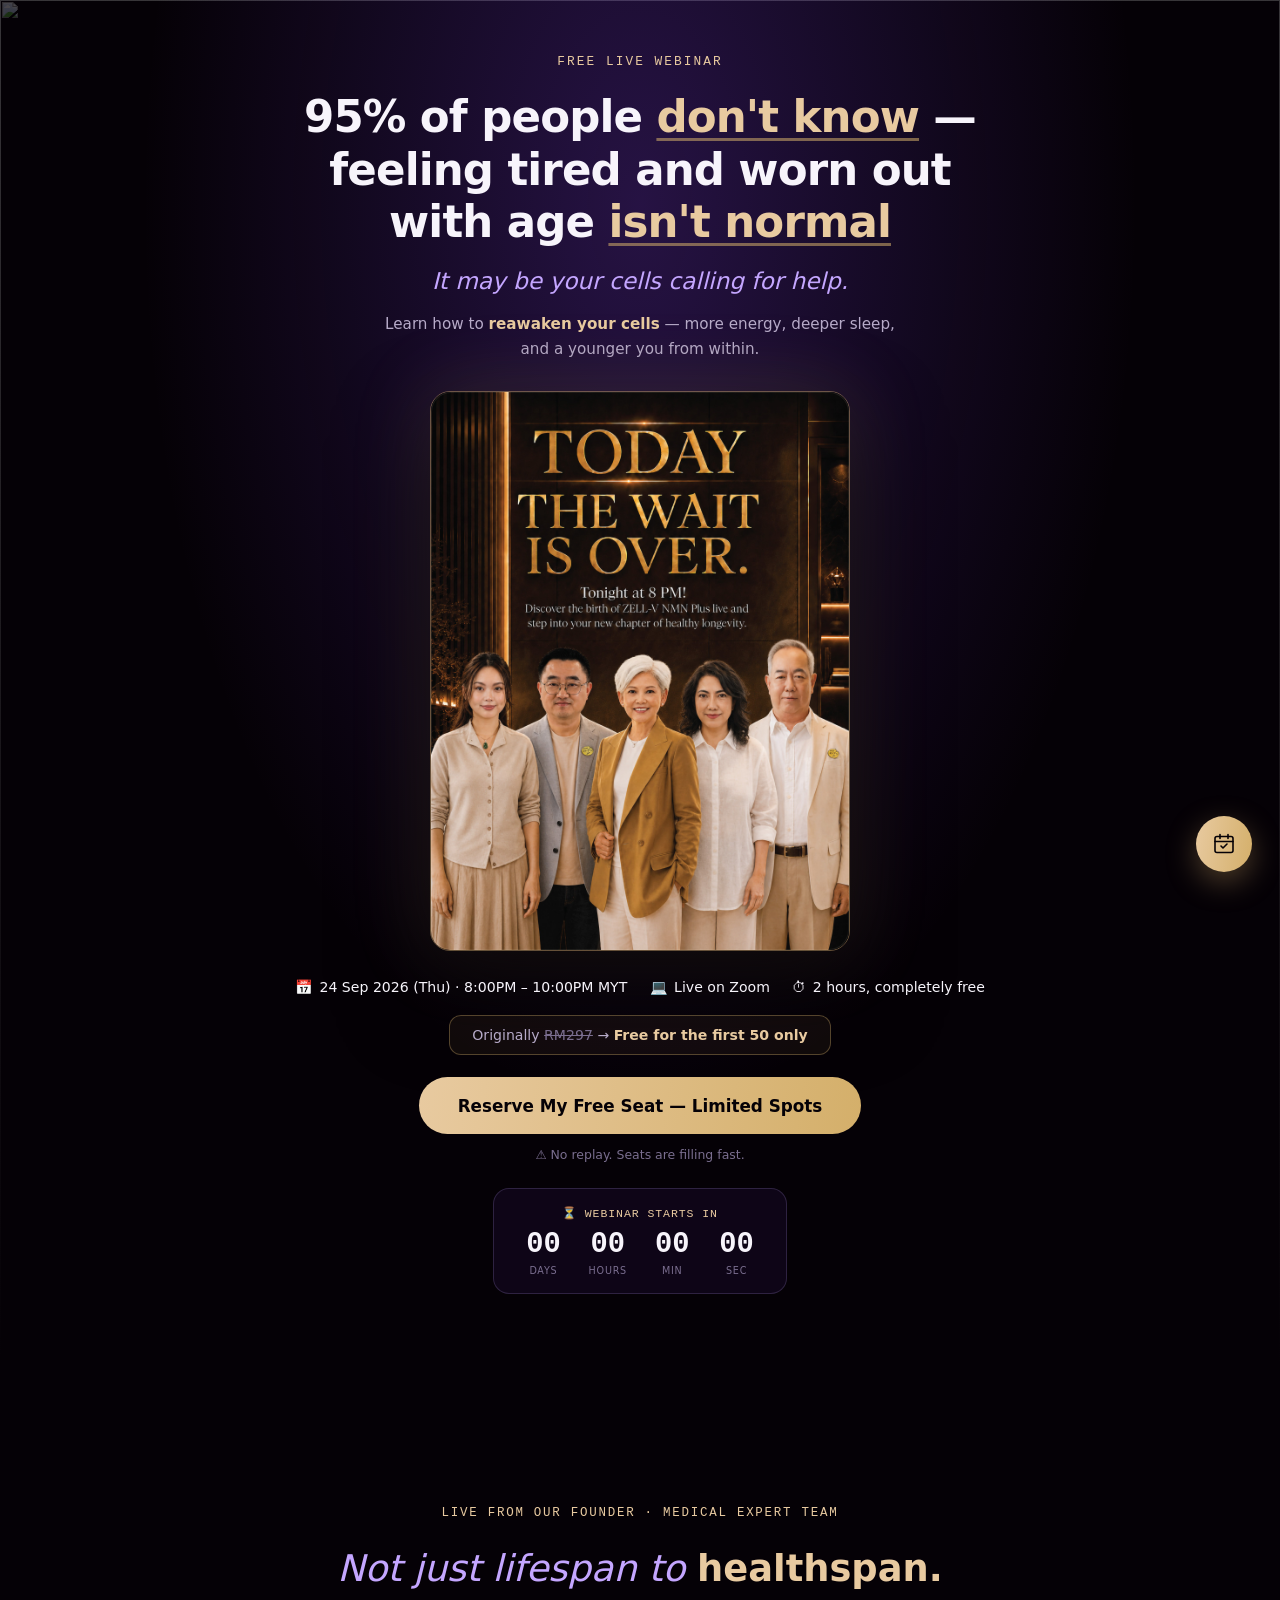
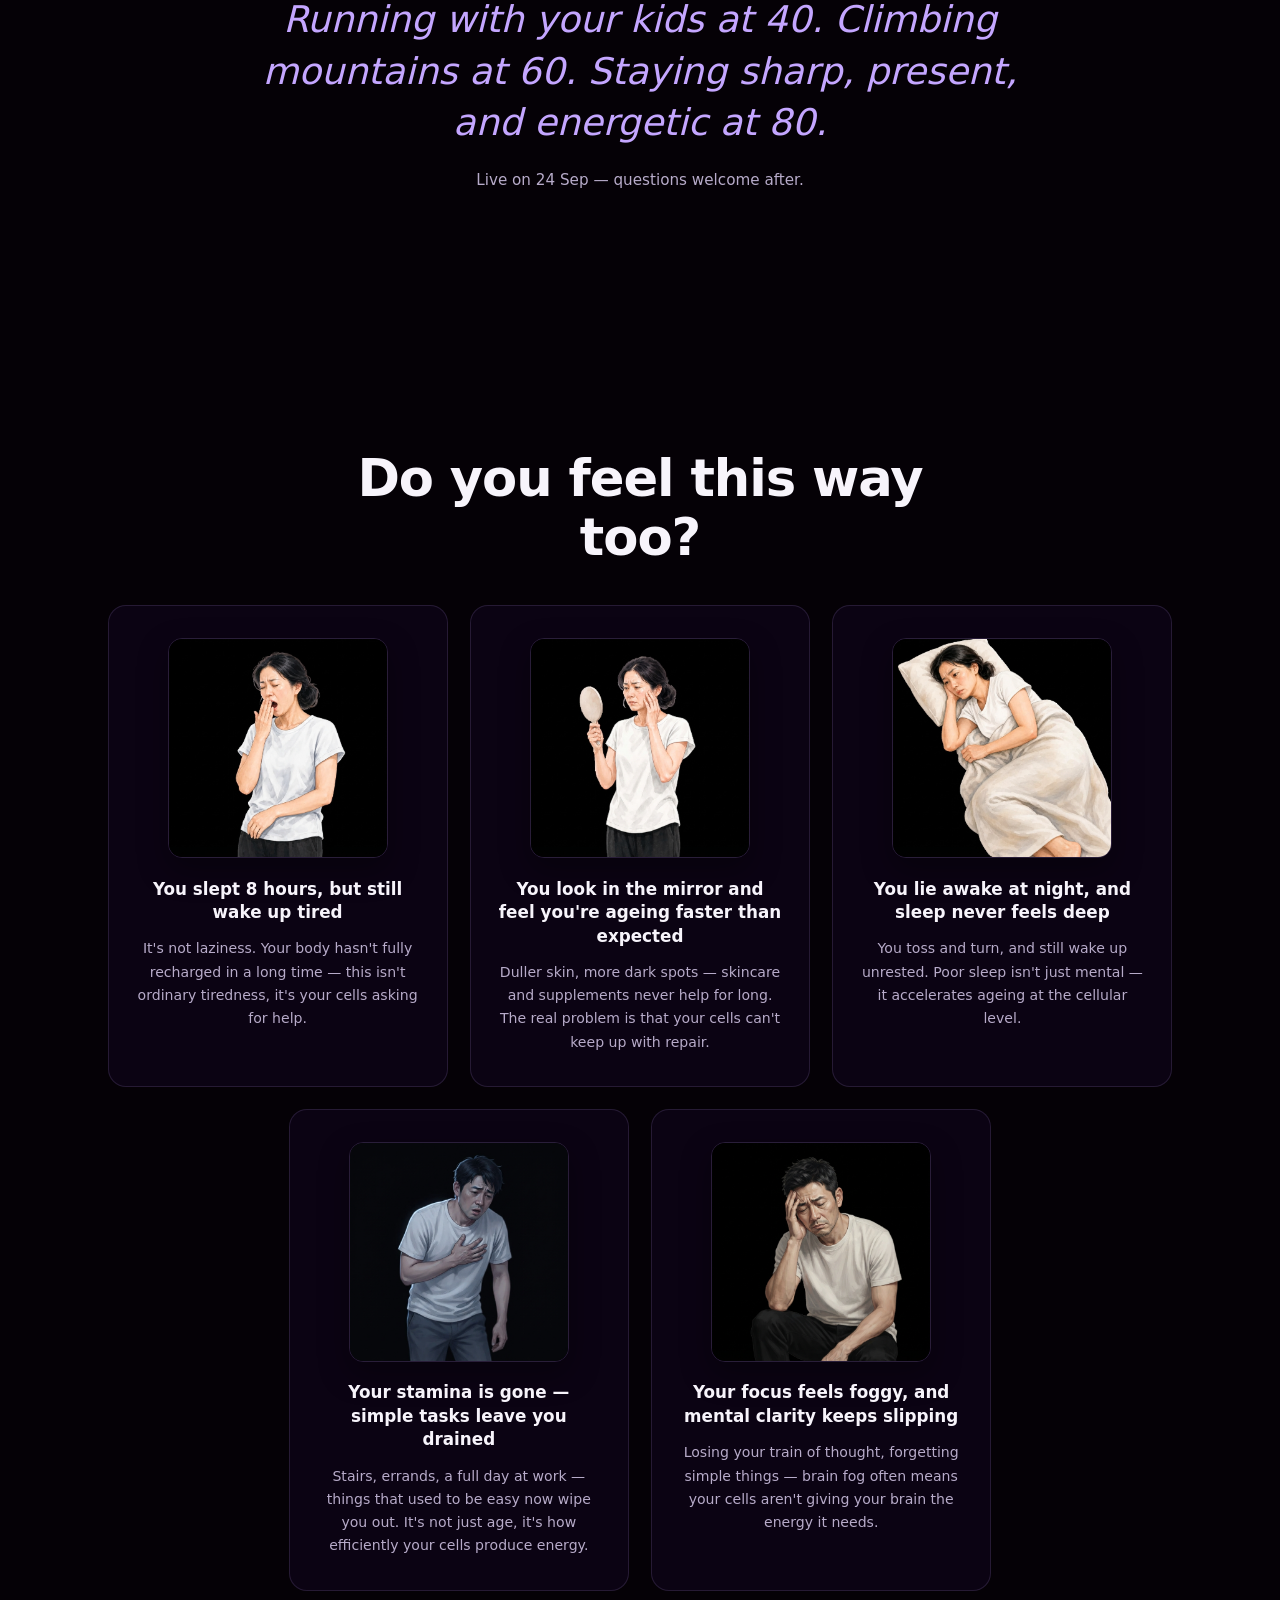
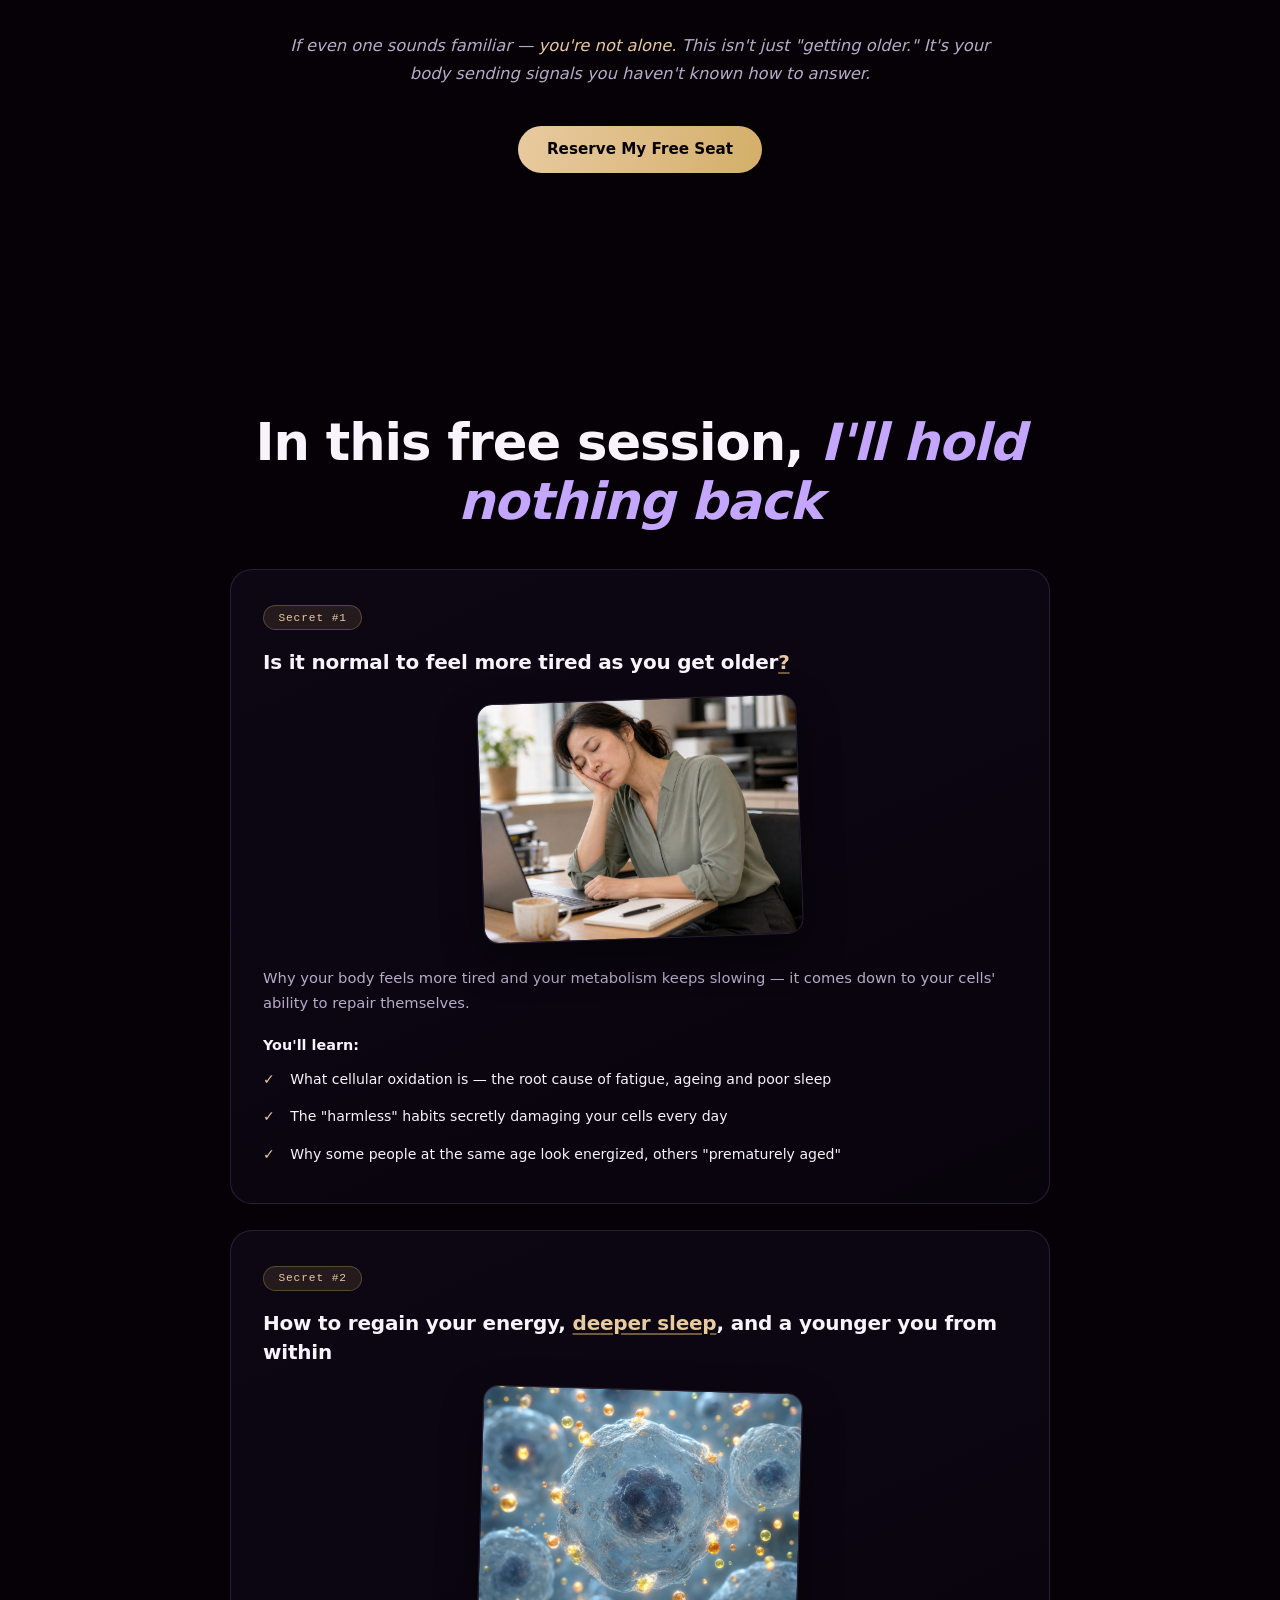
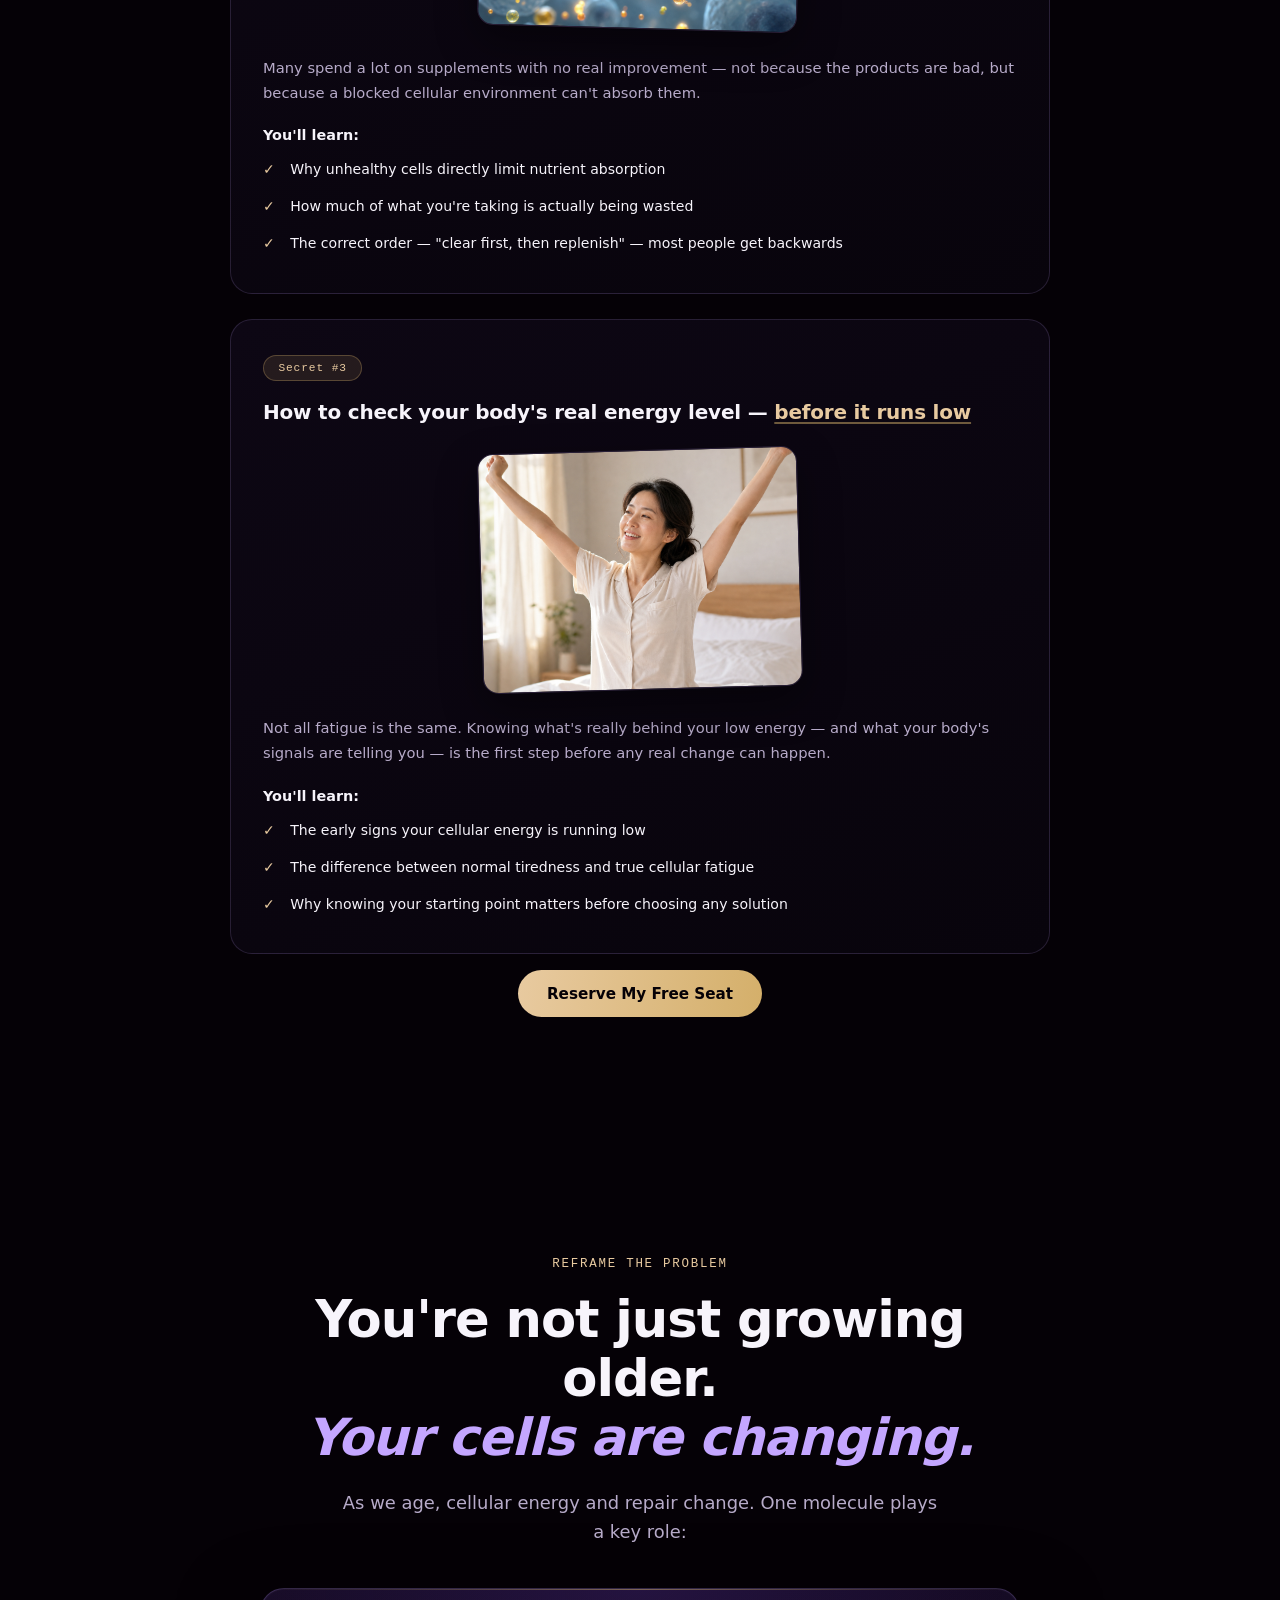
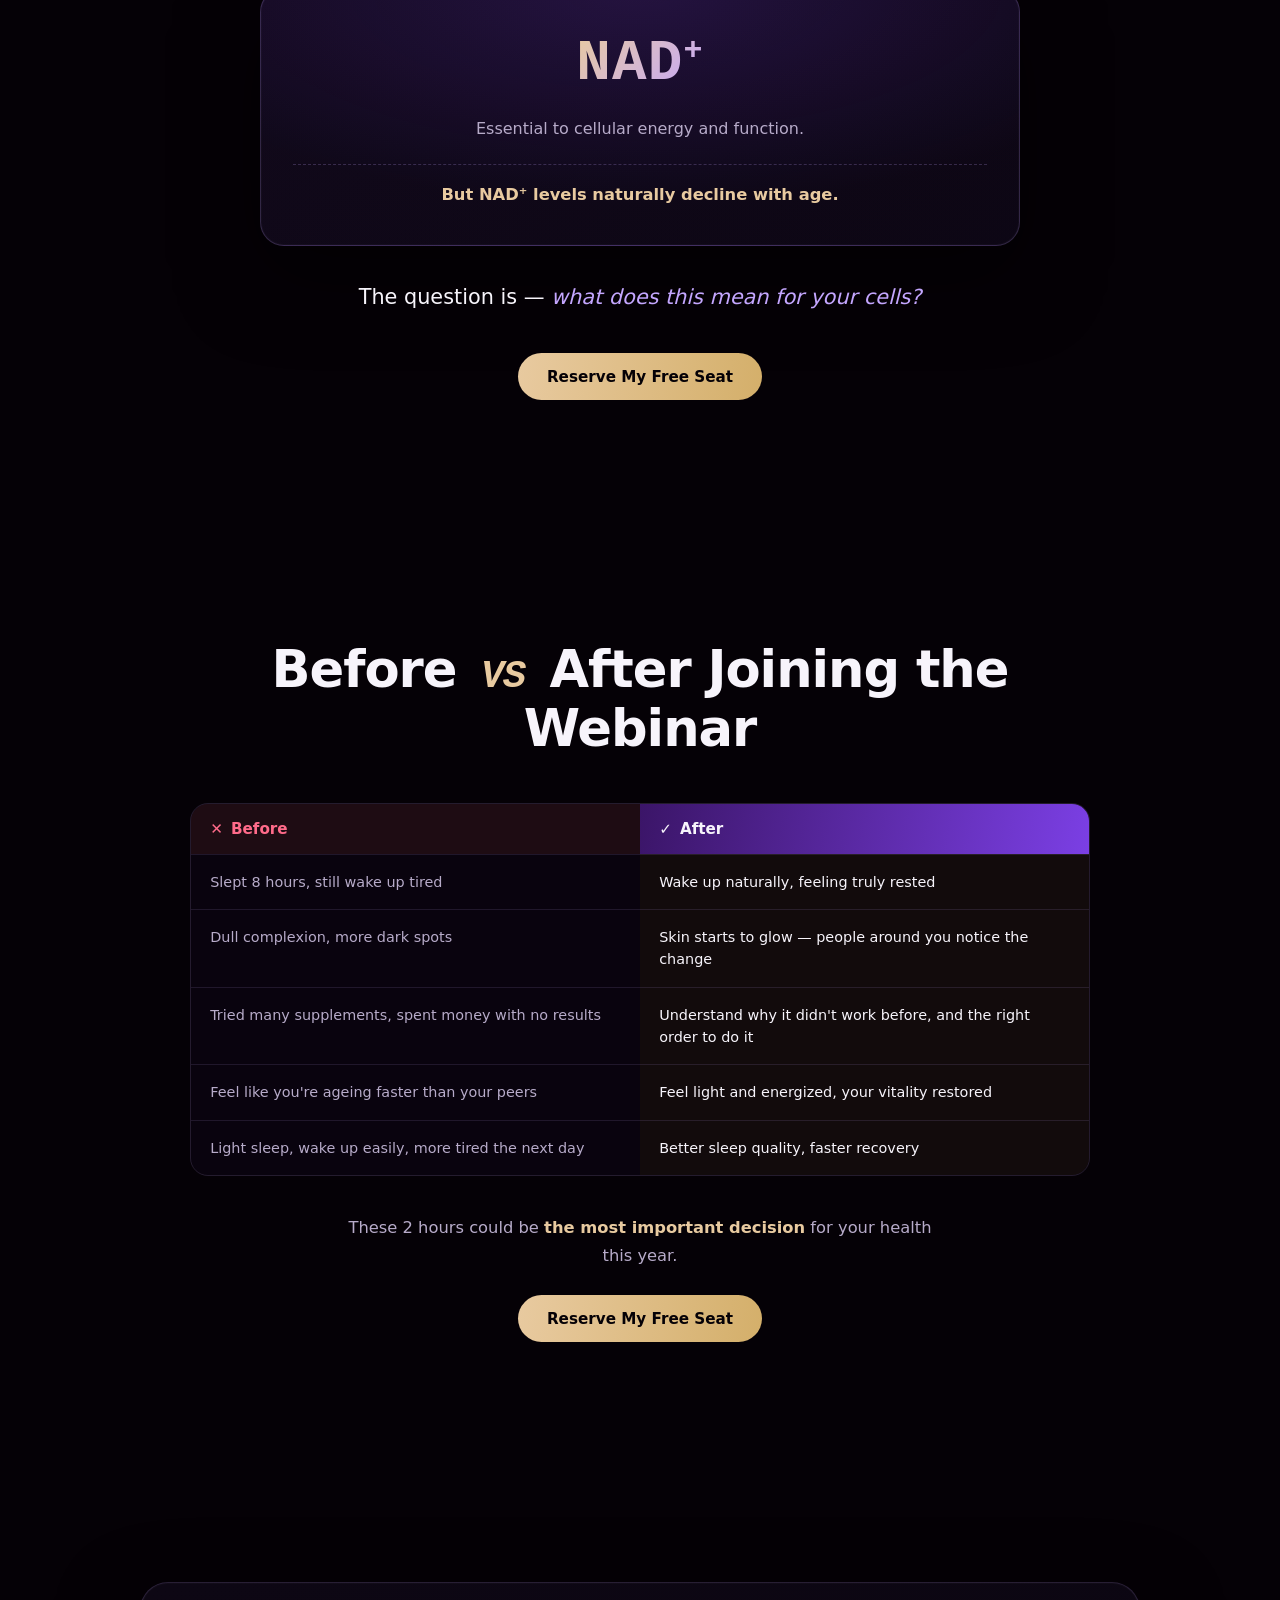
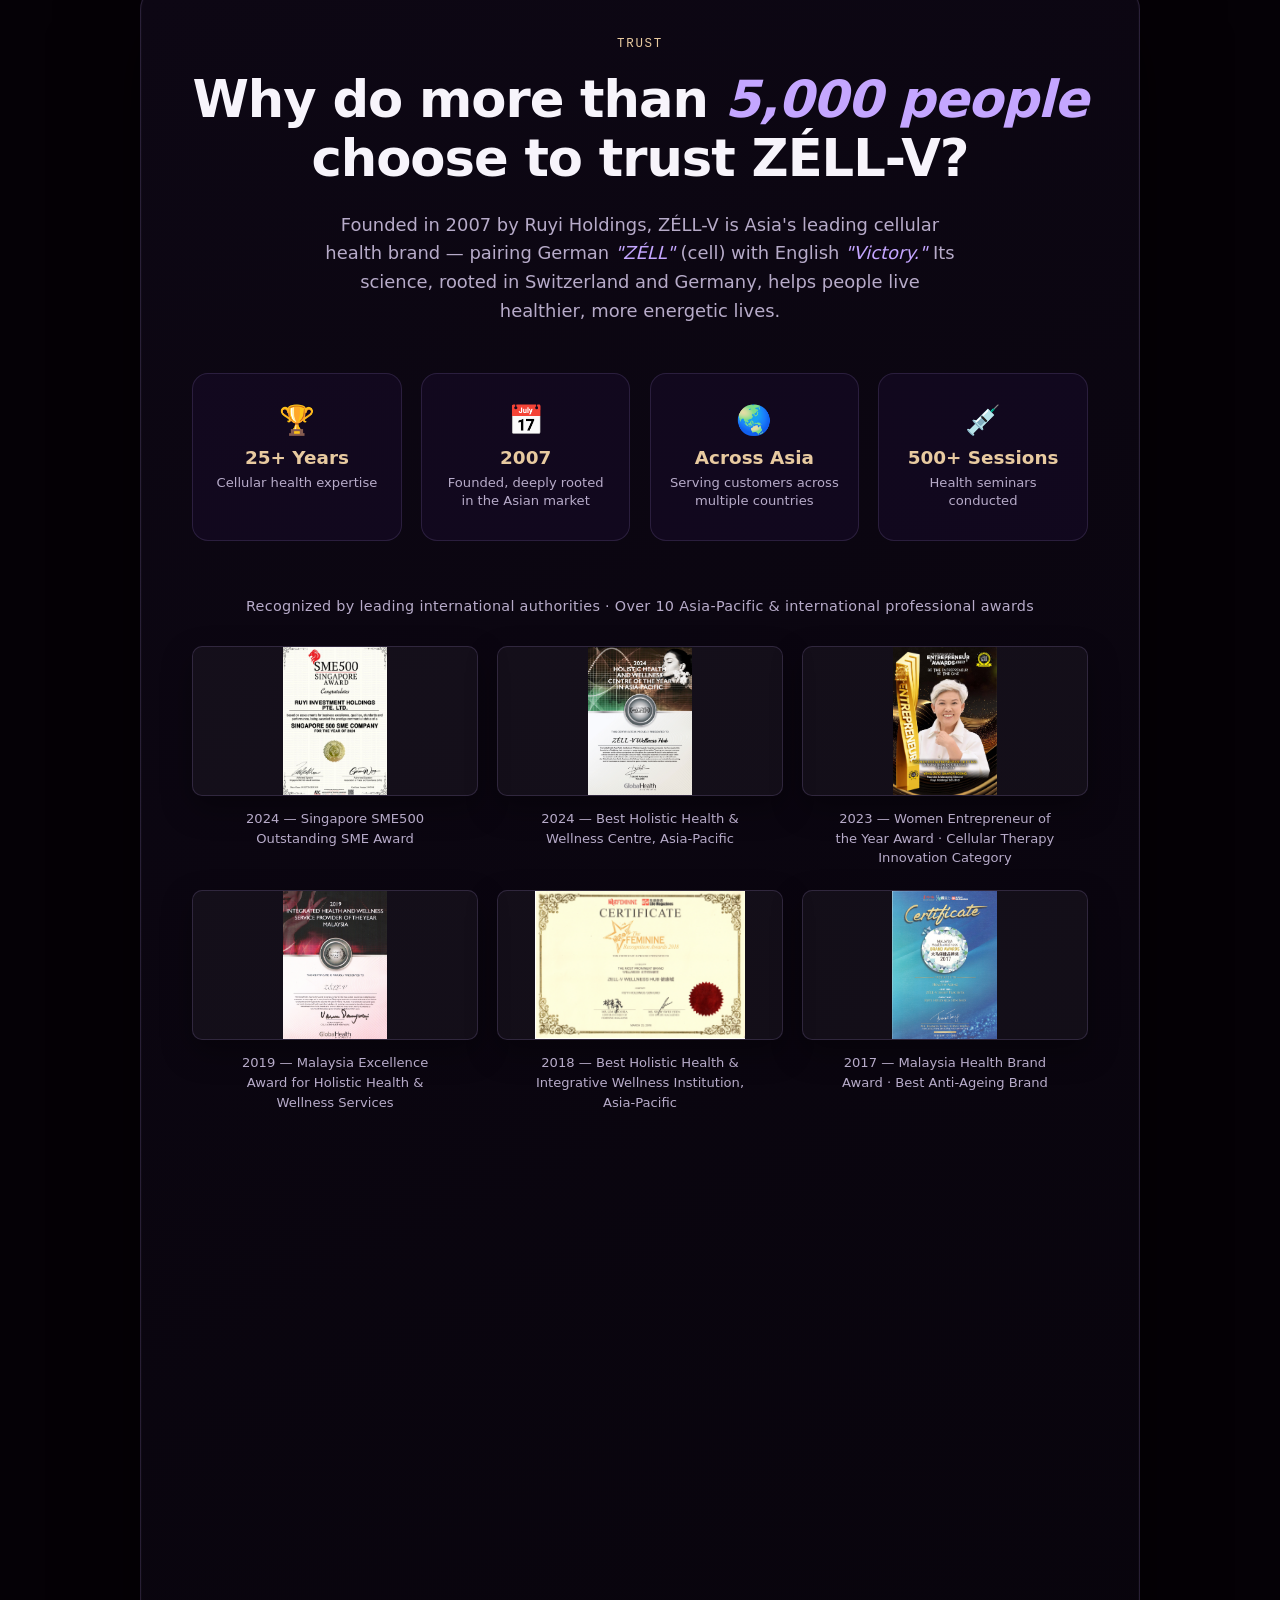
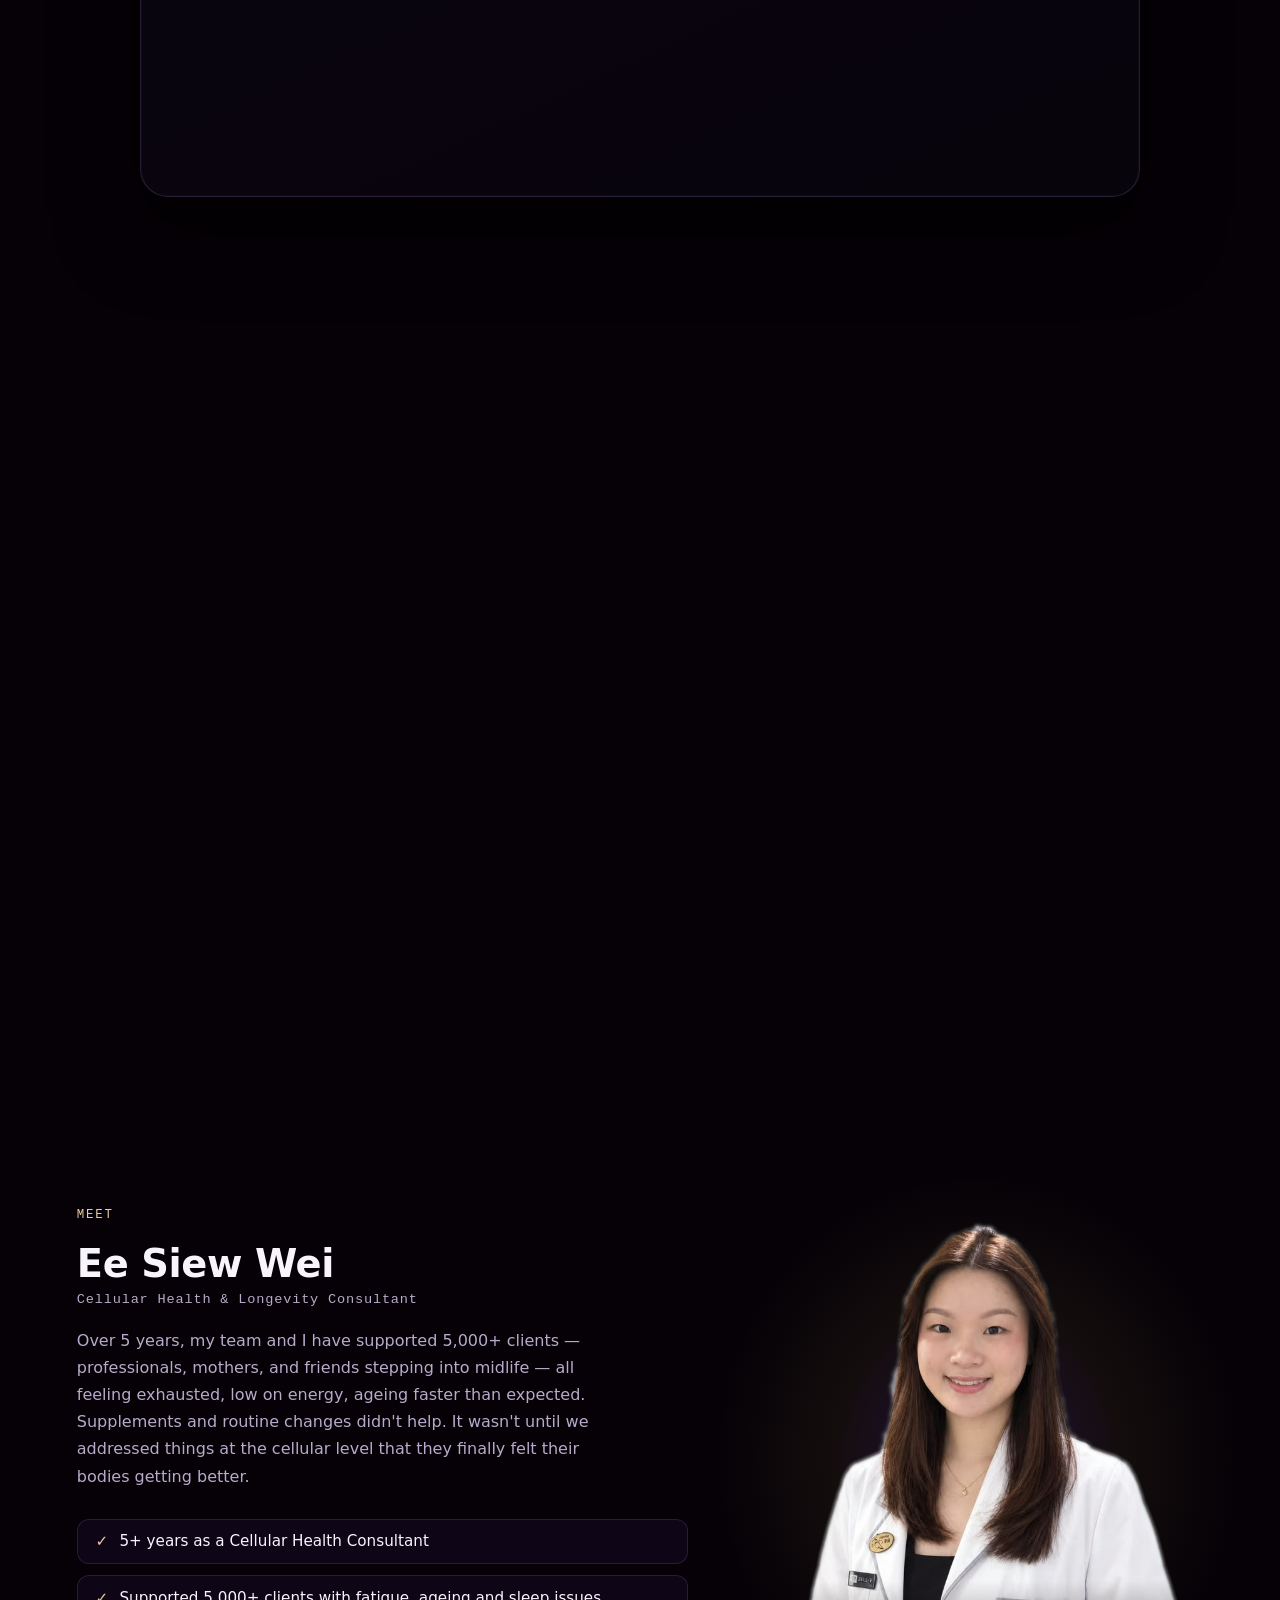
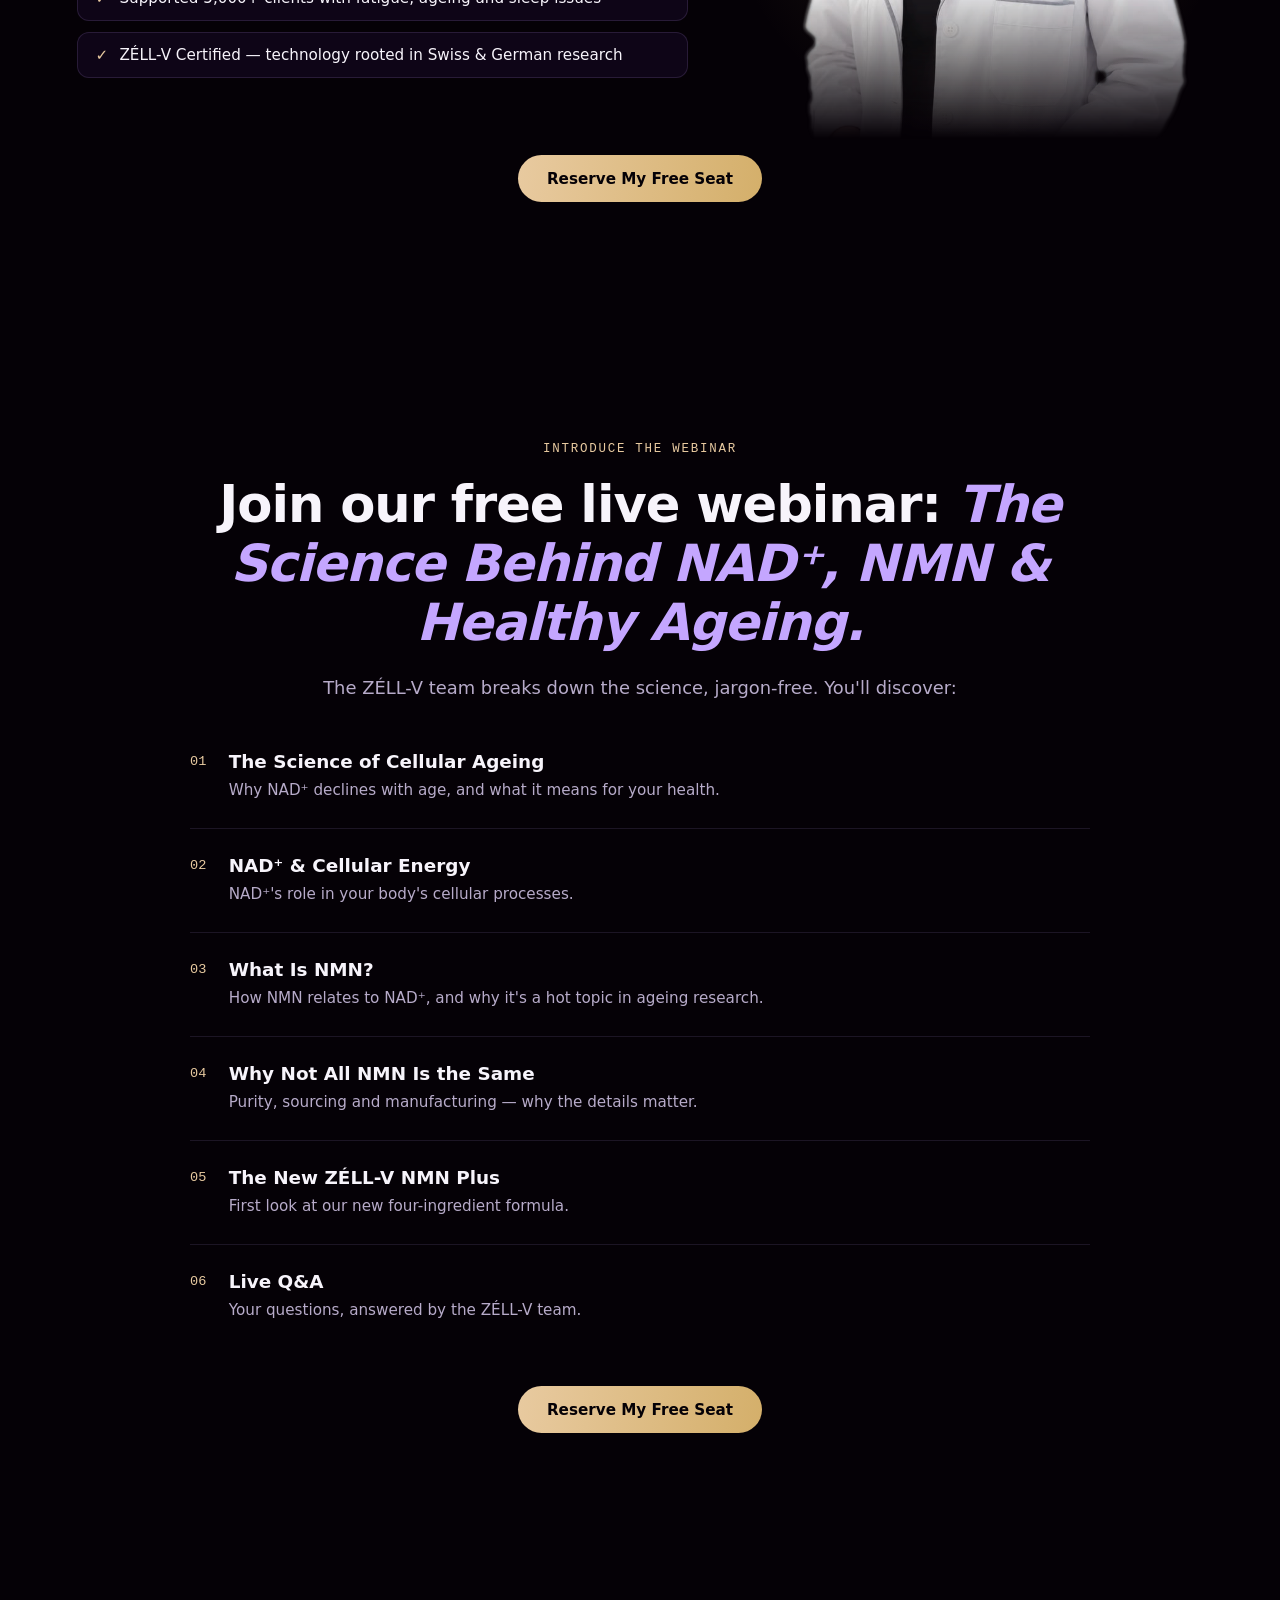
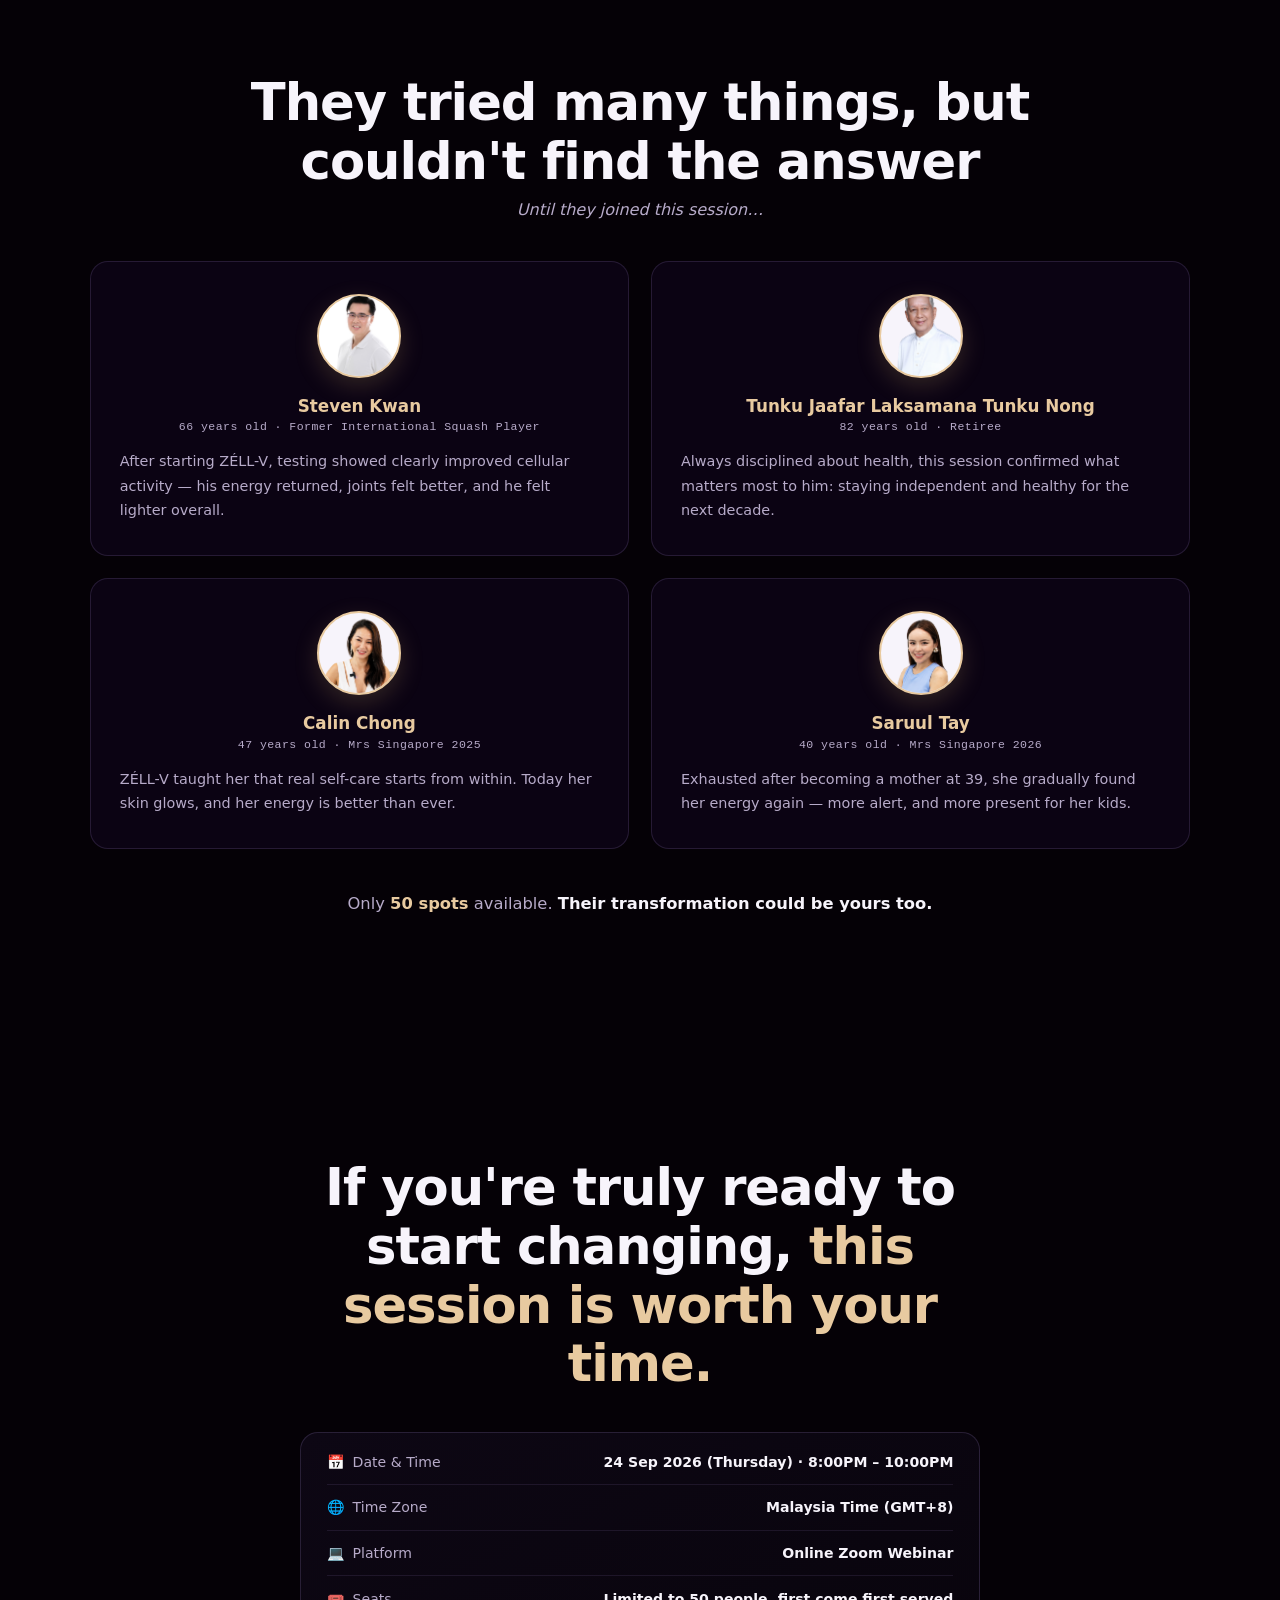
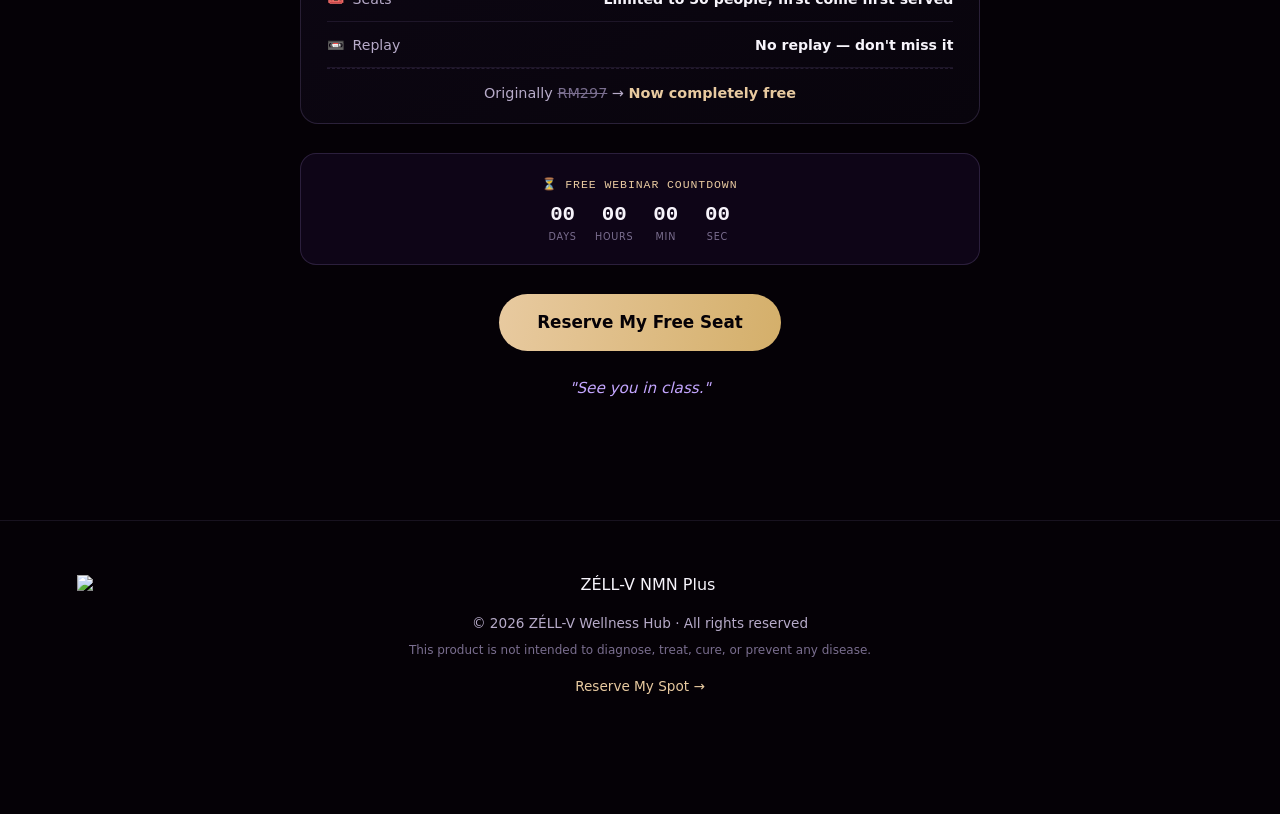
==== commit 1b42a4de: "css" ====
--- a/index.html
+++ b/index.html
@@ -5,7 +5,7 @@
 <meta name="viewport" content="width=device-width, initial-scale=1">
 <title>ZÉLL-V NMN Plus — Live Launch Event</title>
 <meta name="description" content="Join the live launch of ZÉLL-V NMN Plus — the Swiss four-ingredient longevity formula. Reserve your seat in the WhatsApp community before the countdown ends.">
-<link rel="stylesheet" href="styles.css?v=25">
+<link rel="stylesheet" href="styles.css?v=26">
 
 <!-- Meta Pixel Code -->
 <script>
--- a/styles.css
+++ b/styles.css
@@ -124,22 +124,20 @@
 .hero-speakers img{ width:100%; aspect-ratio:1080/904; object-fit:cover; }
 .hero-speakers-solo{ width:min(100%,400px); }
 
+/* Portrait hero: one centred column — headline, poster, then event details. */
 .hero-split{
-  max-width:1180px; display:grid; align-items:center; column-gap:clamp(2rem,5vw,4.5rem);
-  grid-template-columns:minmax(0,1.1fr) minmax(0,.9fr);
-  grid-template-areas:"top poster" "bottom poster";
-}
-.hero-top{ grid-area:top; align-self:end; display:flex; flex-direction:column; align-items:flex-start; text-align:left; }
-.hero-bottom{ grid-area:bottom; align-self:start; display:flex; flex-direction:column; align-items:flex-start; text-align:left; }
-.hero-split .hero-headline{ font-size:clamp(1.9rem,3.6vw,3.1rem); }
+  max-width:720px; display:flex; flex-direction:column; align-items:center; gap:1.8rem;
+}
+.hero-top, .hero-bottom{ display:flex; flex-direction:column; align-items:center; text-align:center; width:100%; }
+.hero-split .hero-headline{ font-size:clamp(1.9rem,3.4vw,2.9rem); margin-bottom:1rem; }
 .hero-split .hero-headline span{ display:inline; }
 .hero-flag{ white-space:nowrap; }
 .hero-split .hero-lead{ margin-bottom:0; }
-.hero-split .hero-meta{ justify-content:flex-start; }
-.hero-split .hero-countdown .countdown-grid{ justify-content:flex-start; }
+.hero-split .hero-meta{ justify-content:center; margin-top:0; }
+.hero-split .hero-countdown .countdown-grid{ justify-content:center; }
 
 .hero-poster{
-  grid-area:poster; position:relative; margin:0; justify-self:center; width:min(100%,460px);
+  position:relative; margin:0; width:min(100%,420px);
   border-radius:20px; overflow:hidden; aspect-ratio:3/4;
   border:1px solid rgba(212,175,106,.45);
   box-shadow:0 40px 90px rgba(0,0,0,.6), 0 0 80px rgba(212,175,106,.18);
@@ -149,13 +147,6 @@
   box-shadow:inset 0 0 0 1px rgba(255,236,200,.08);
 }
 .hero-poster img{ width:100%; height:100%; object-fit:cover; }
-
-@media (max-width:900px){
-  .hero-split{ grid-template-columns:1fr; grid-template-areas:"top" "poster" "bottom"; row-gap:2rem; }
-  .hero-top, .hero-bottom{ align-items:center; text-align:center; }
-  .hero-split .hero-meta, .hero-split .hero-countdown .countdown-grid{ justify-content:center; }
-  .hero-poster{ width:min(100%,420px); }
-}
 .hero-speakers .hero-speaker-solo{ aspect-ratio:4/5; object-position:center top; }
 .hero-speakers-solo .speaker-tag{ max-width:calc(100% - 2rem); }
 .speaker-tag{
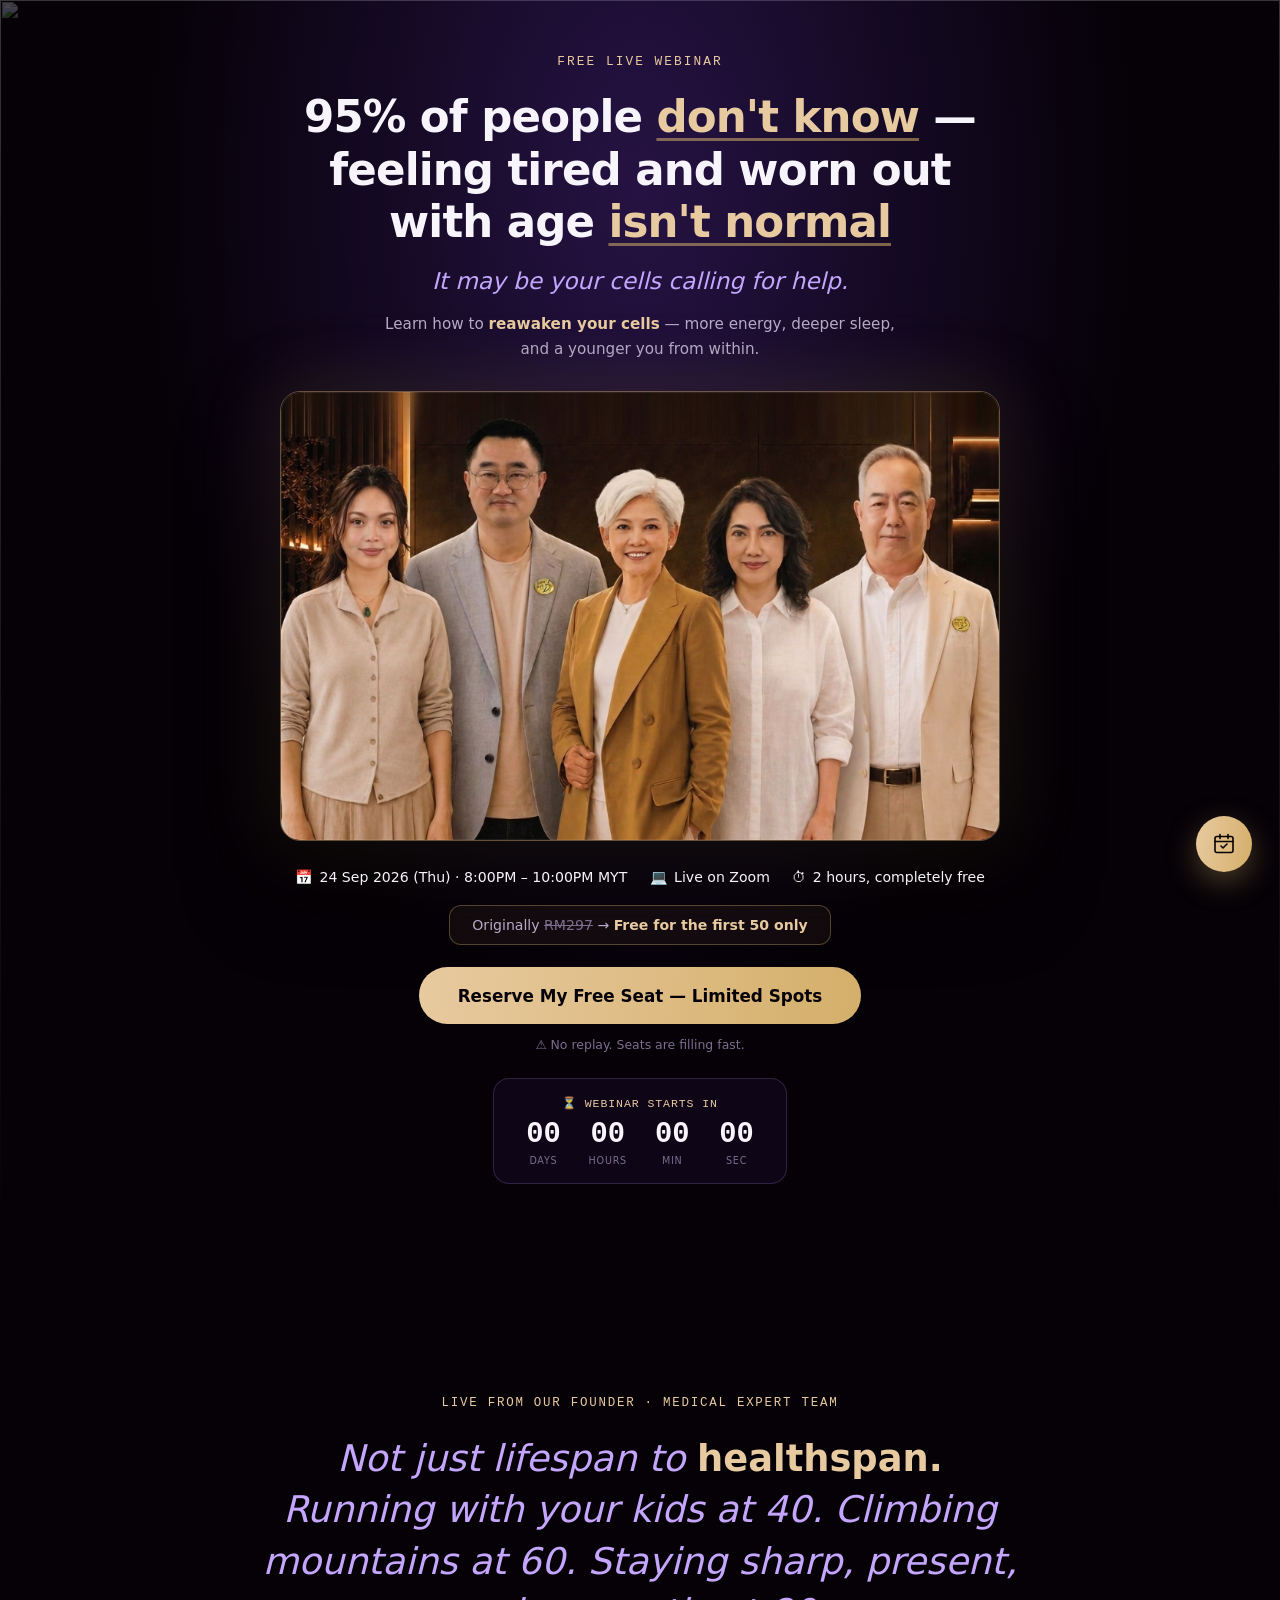
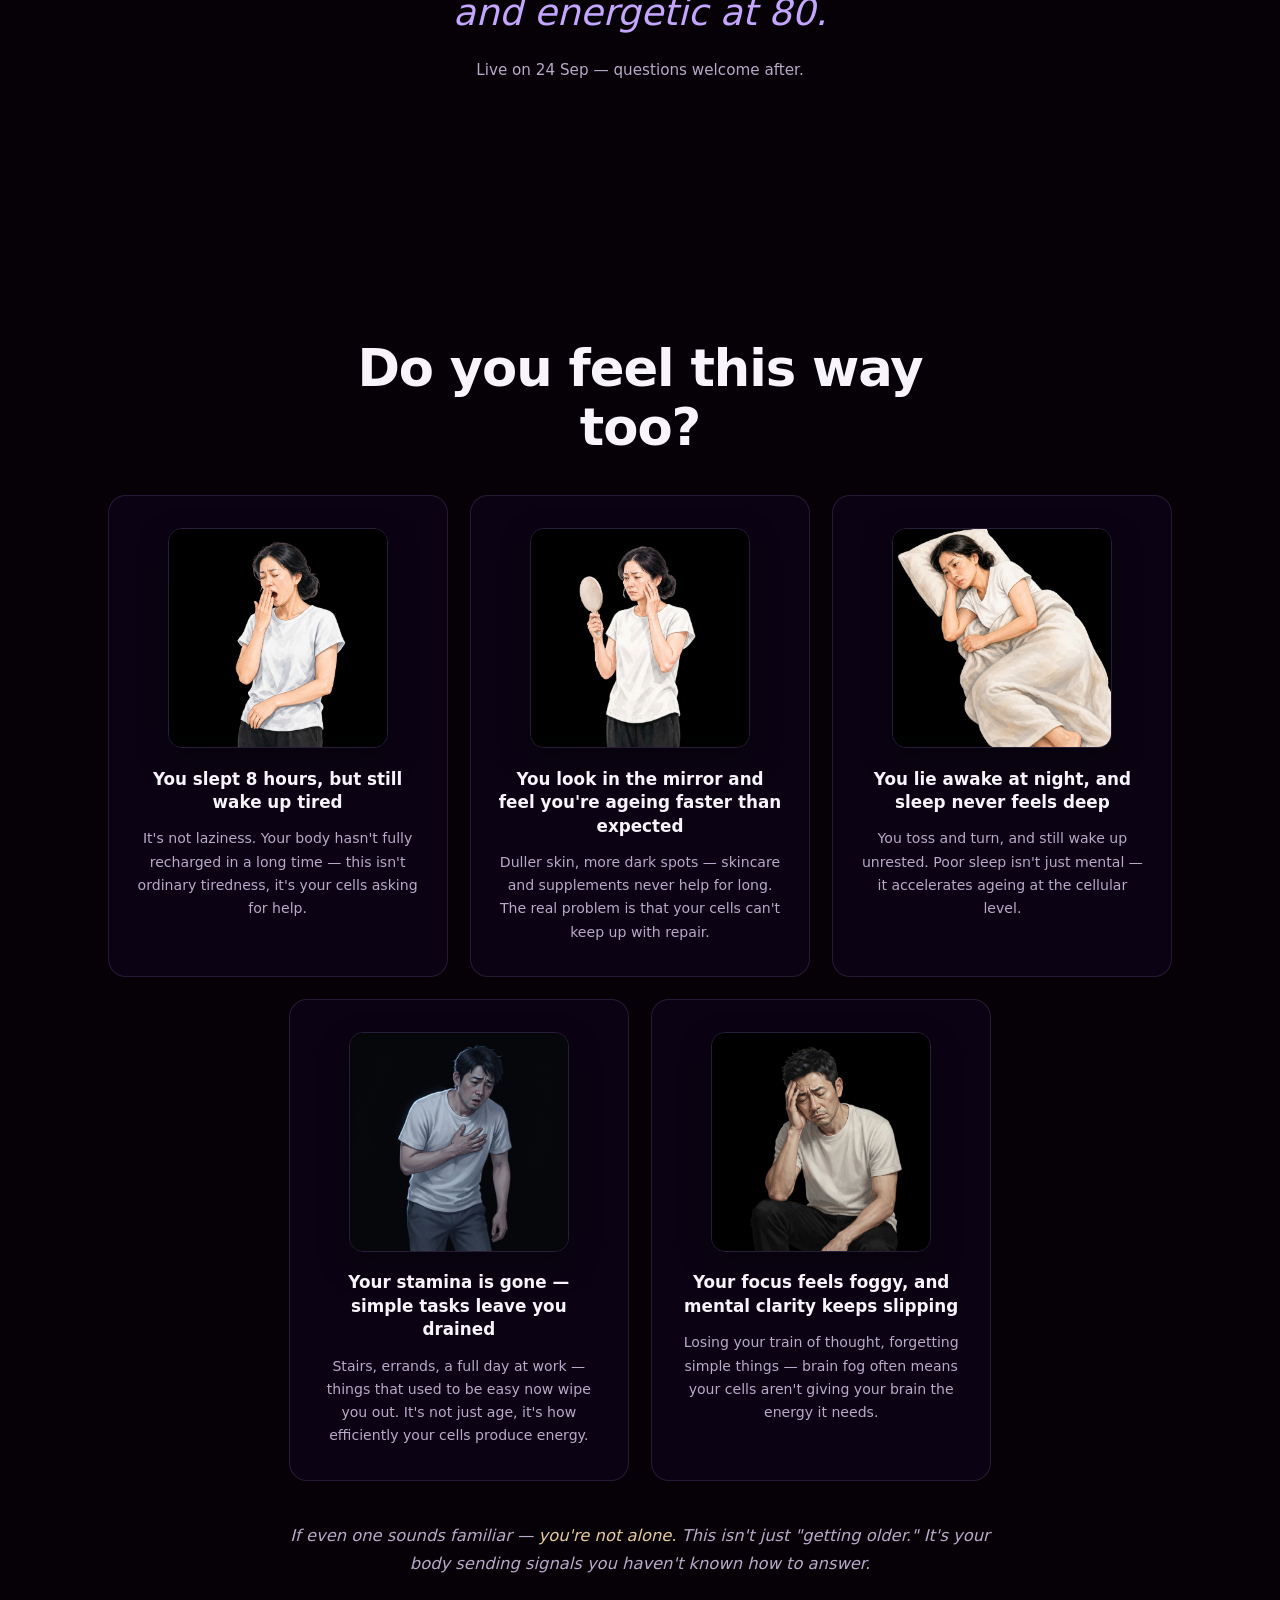
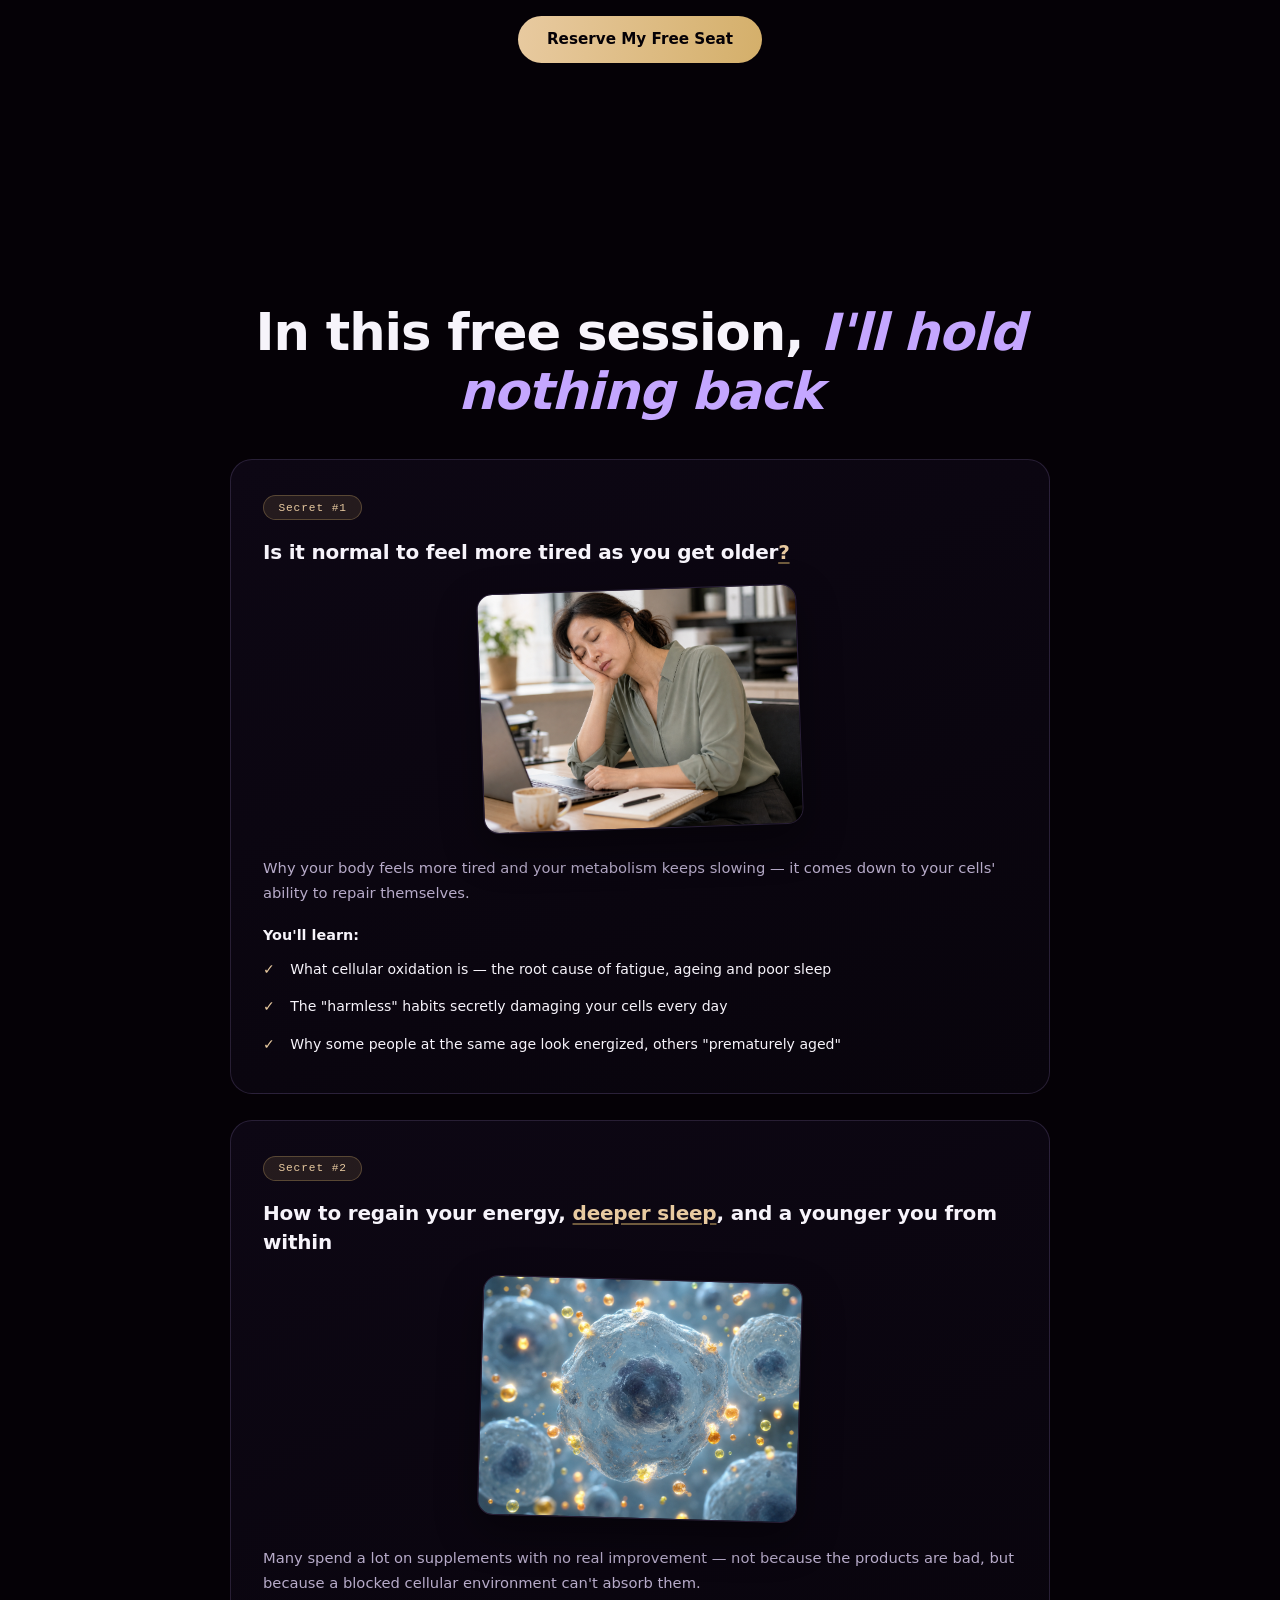
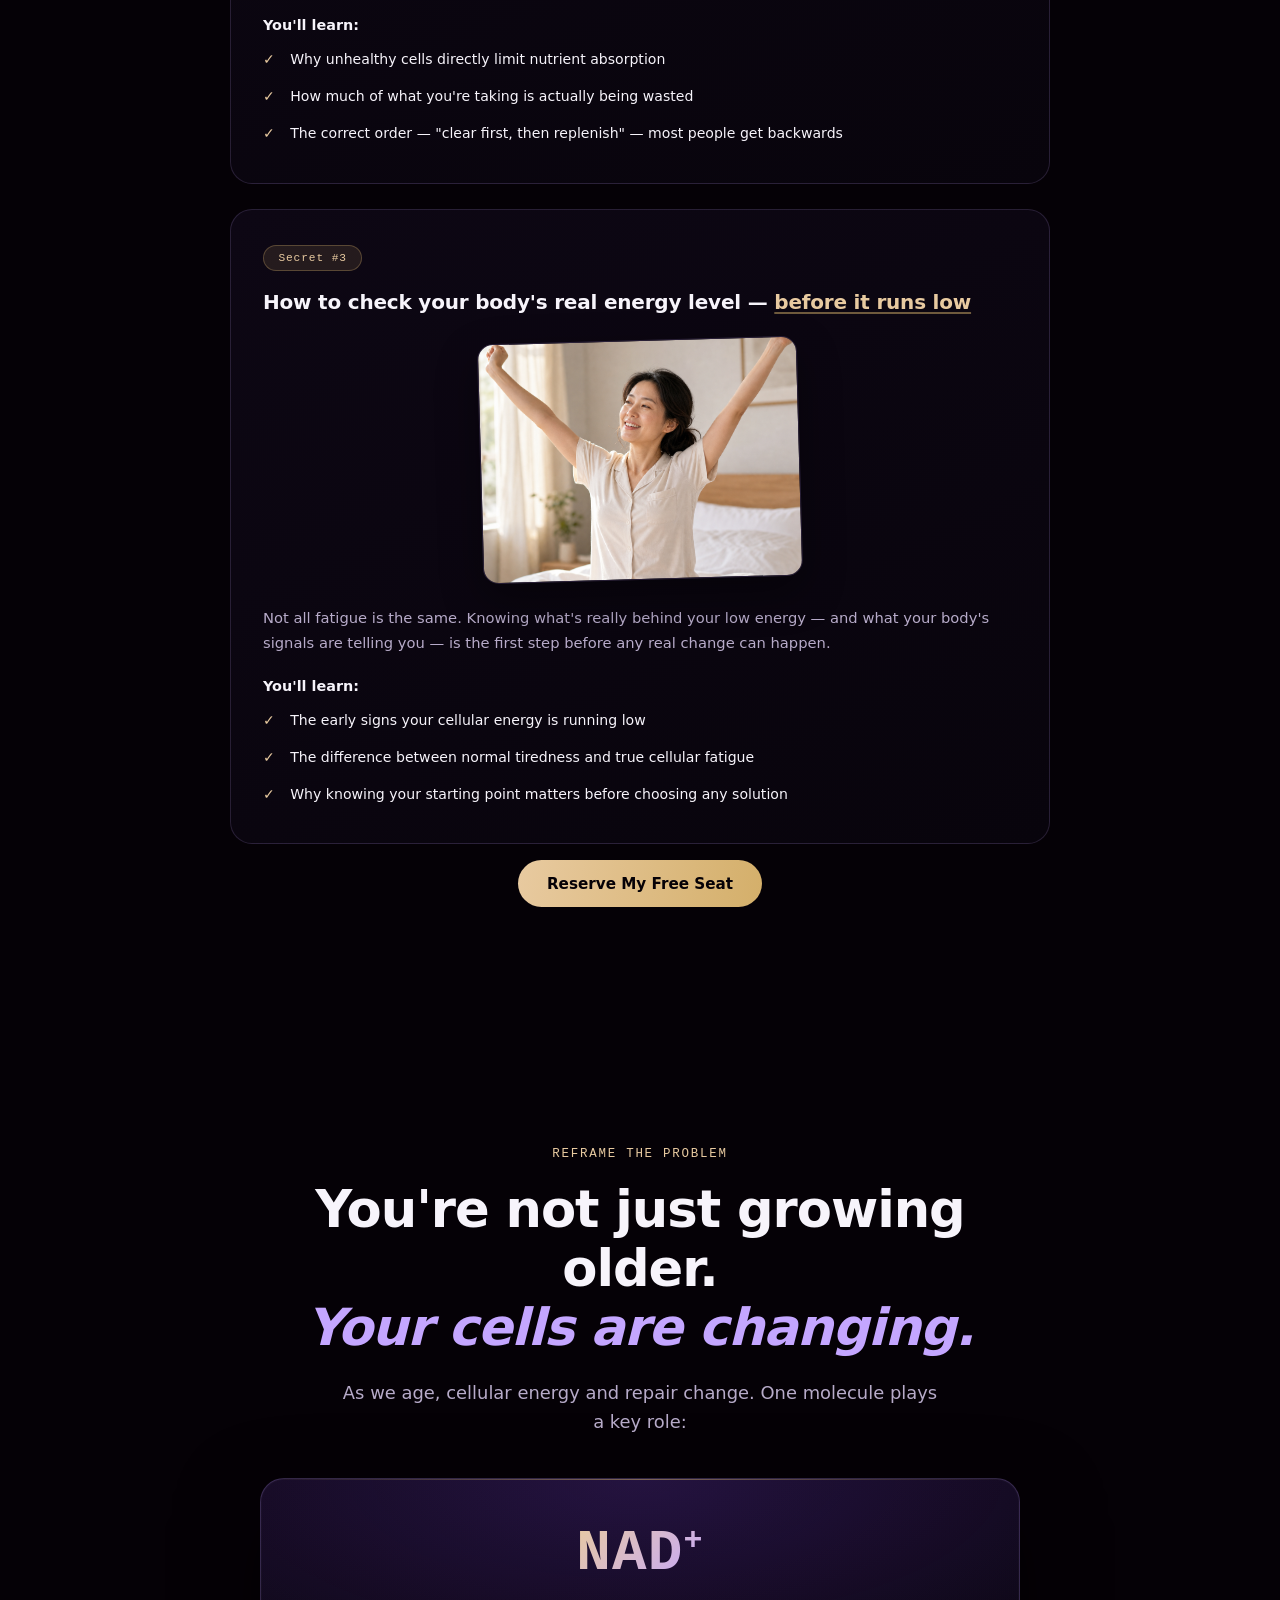
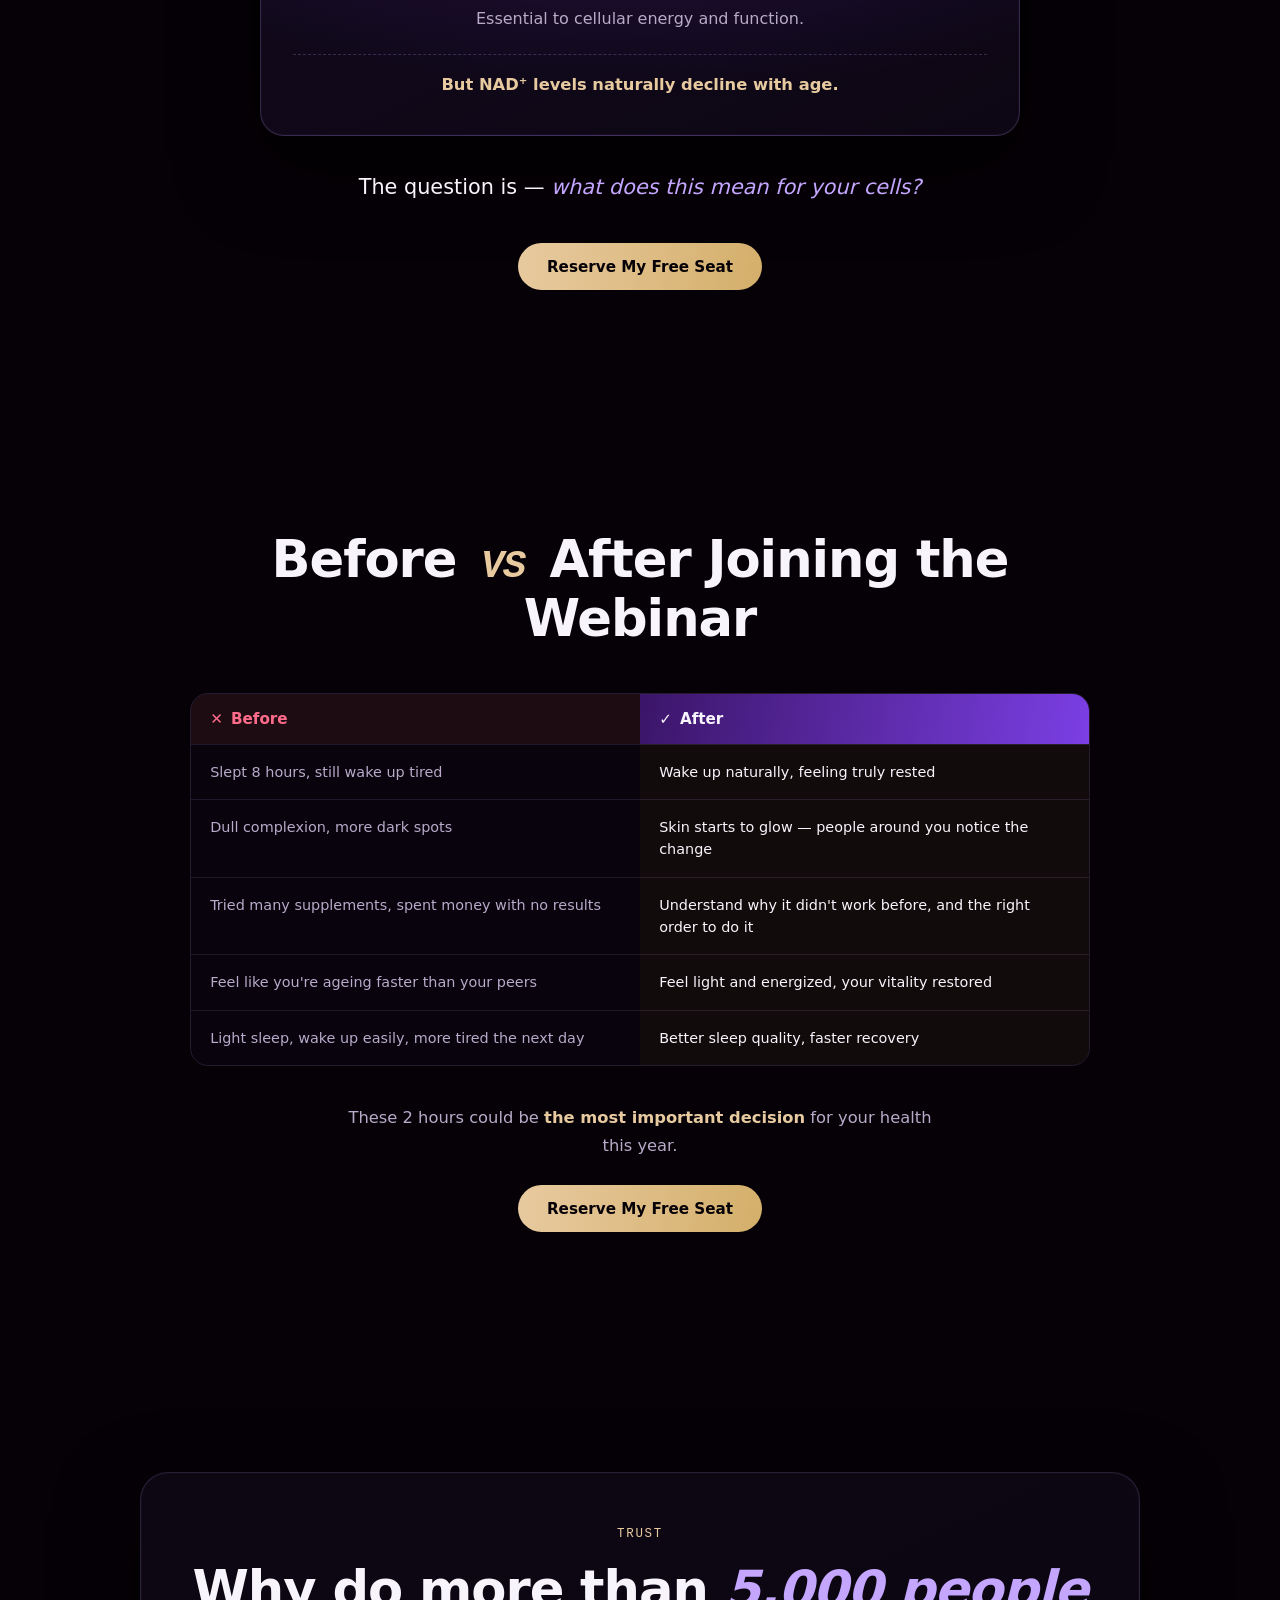
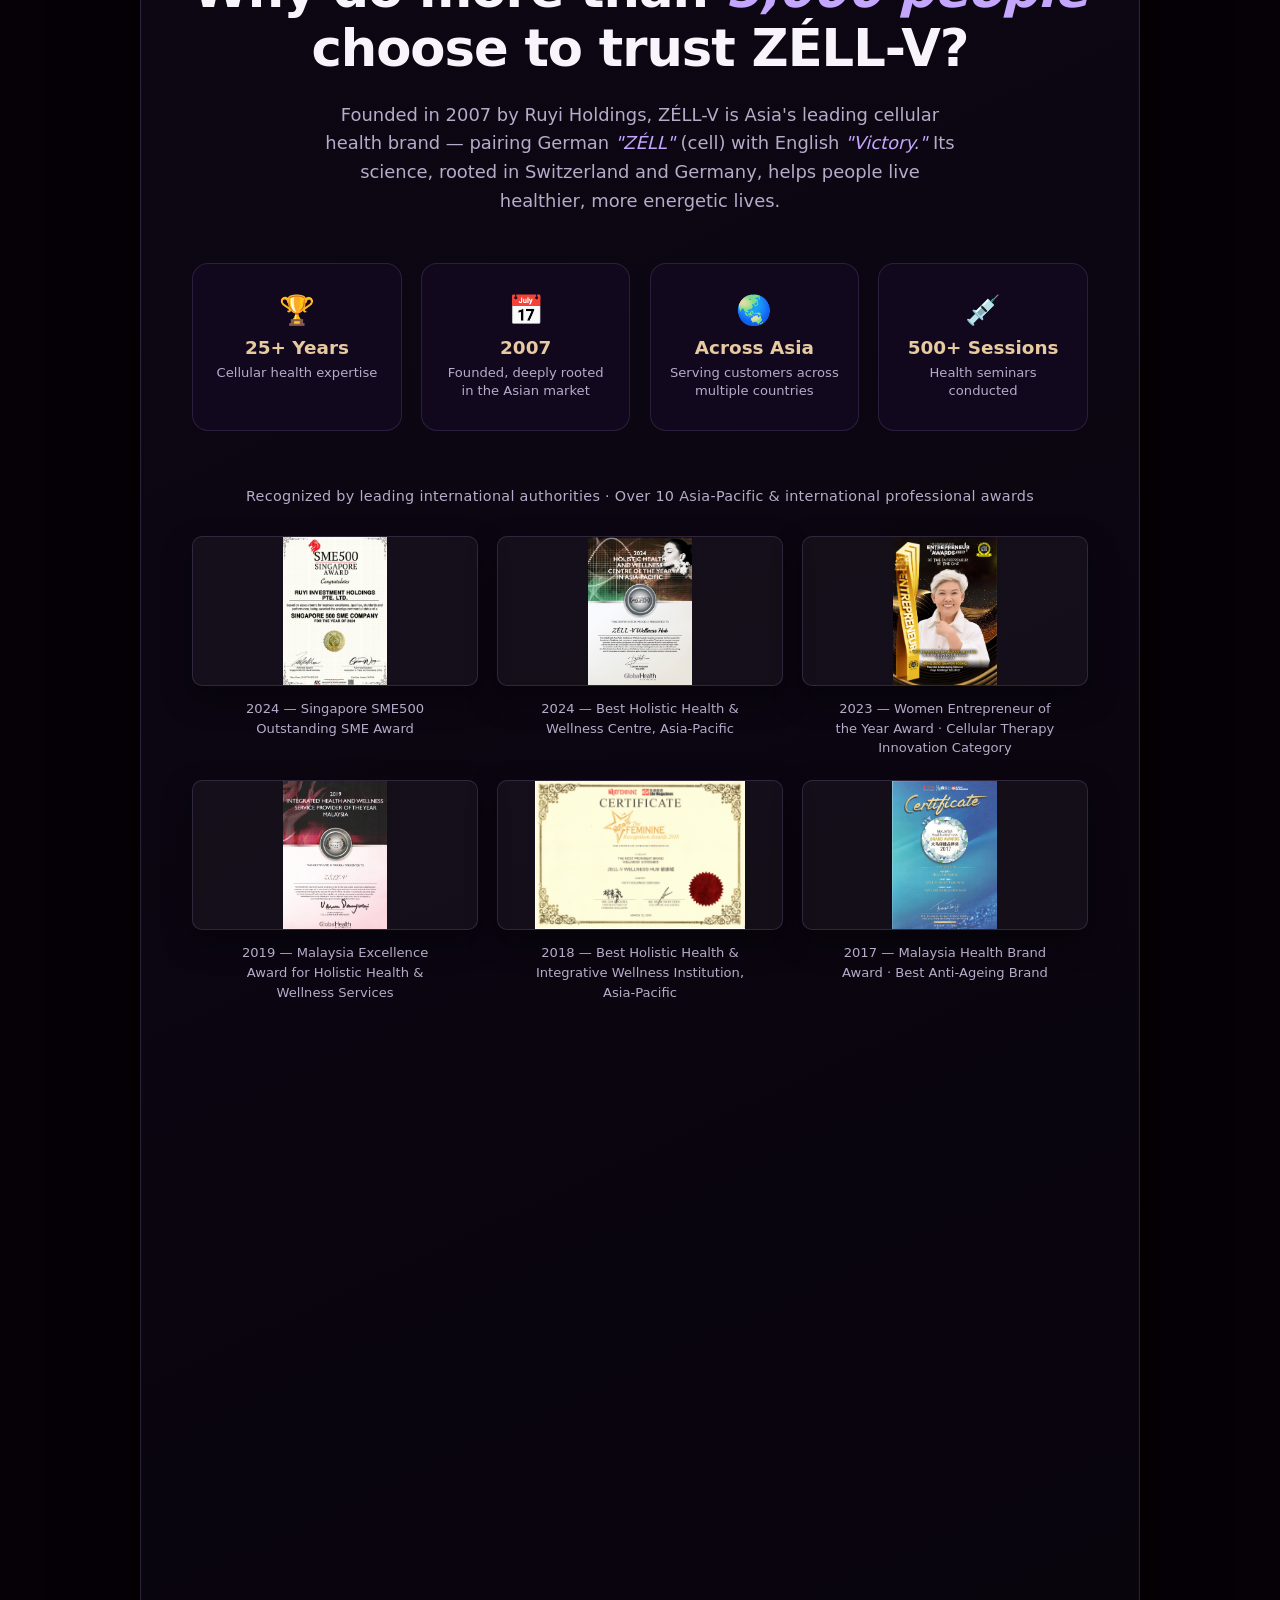
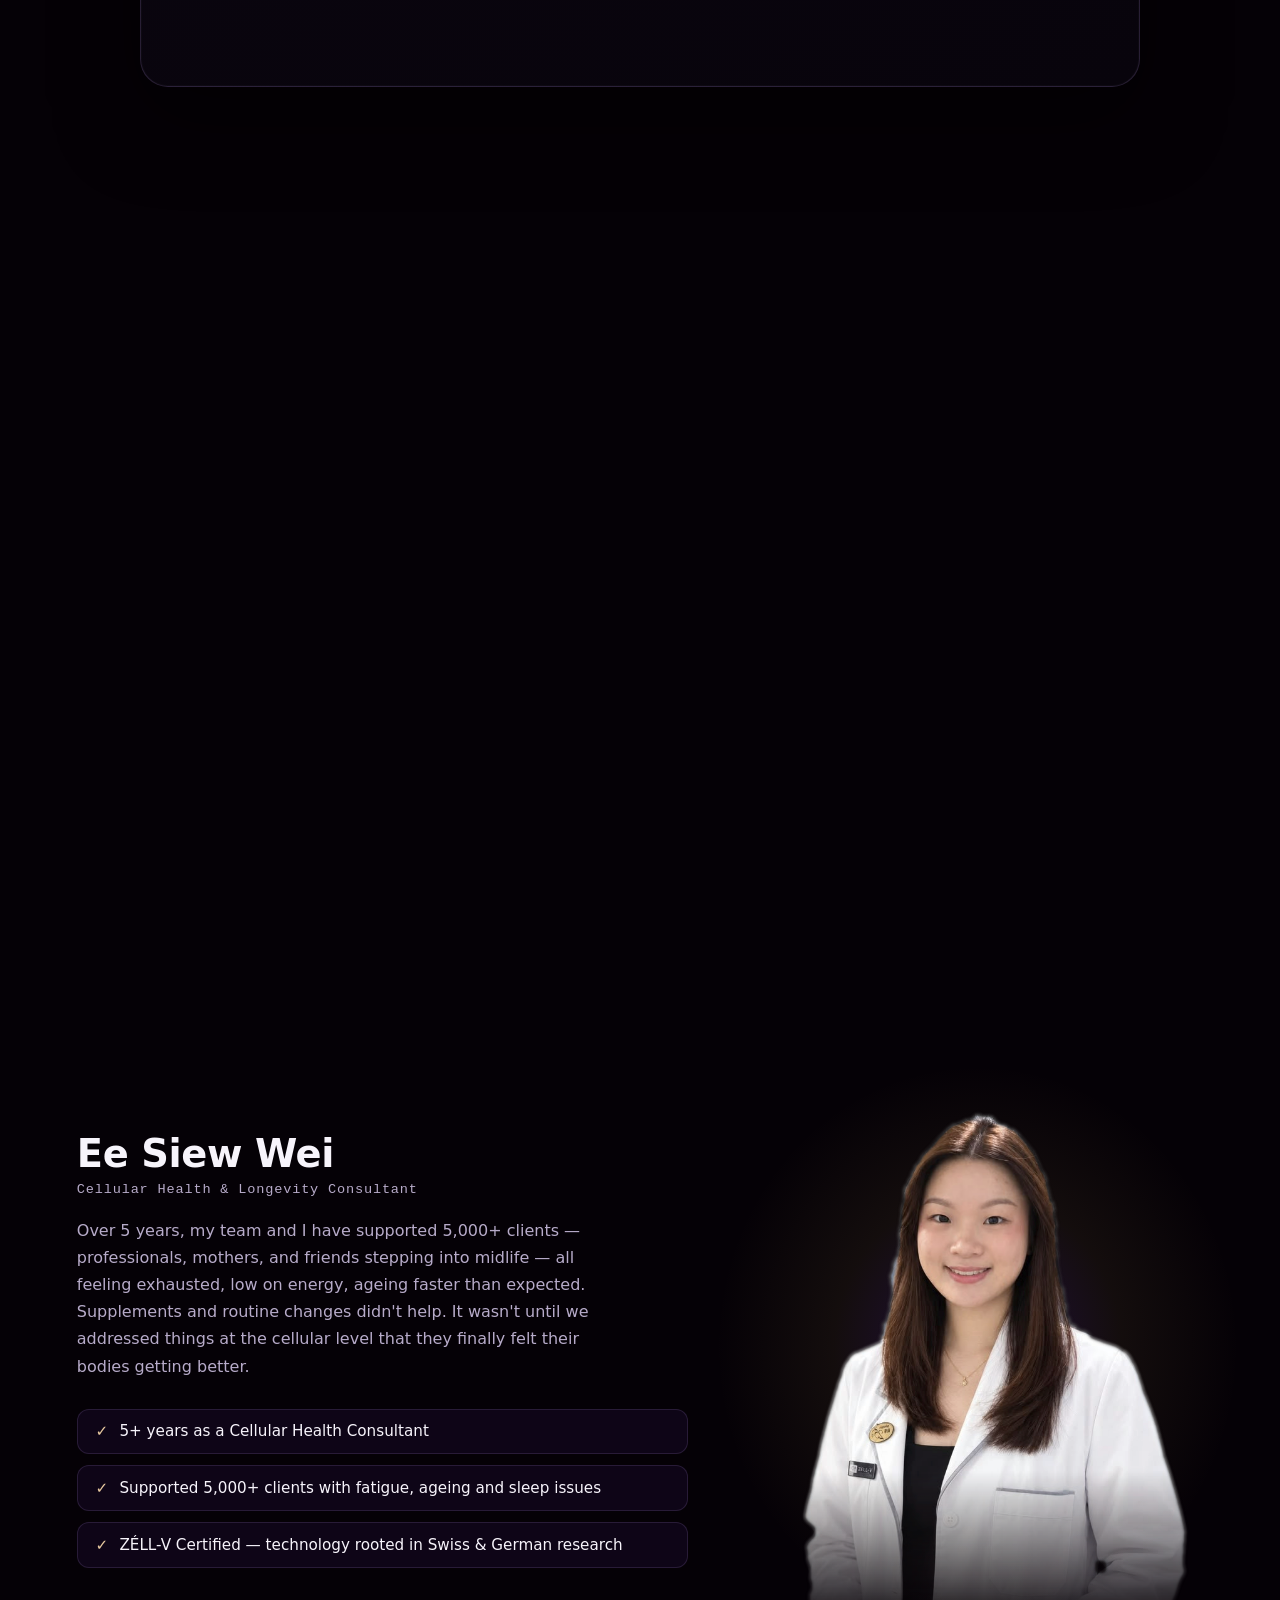
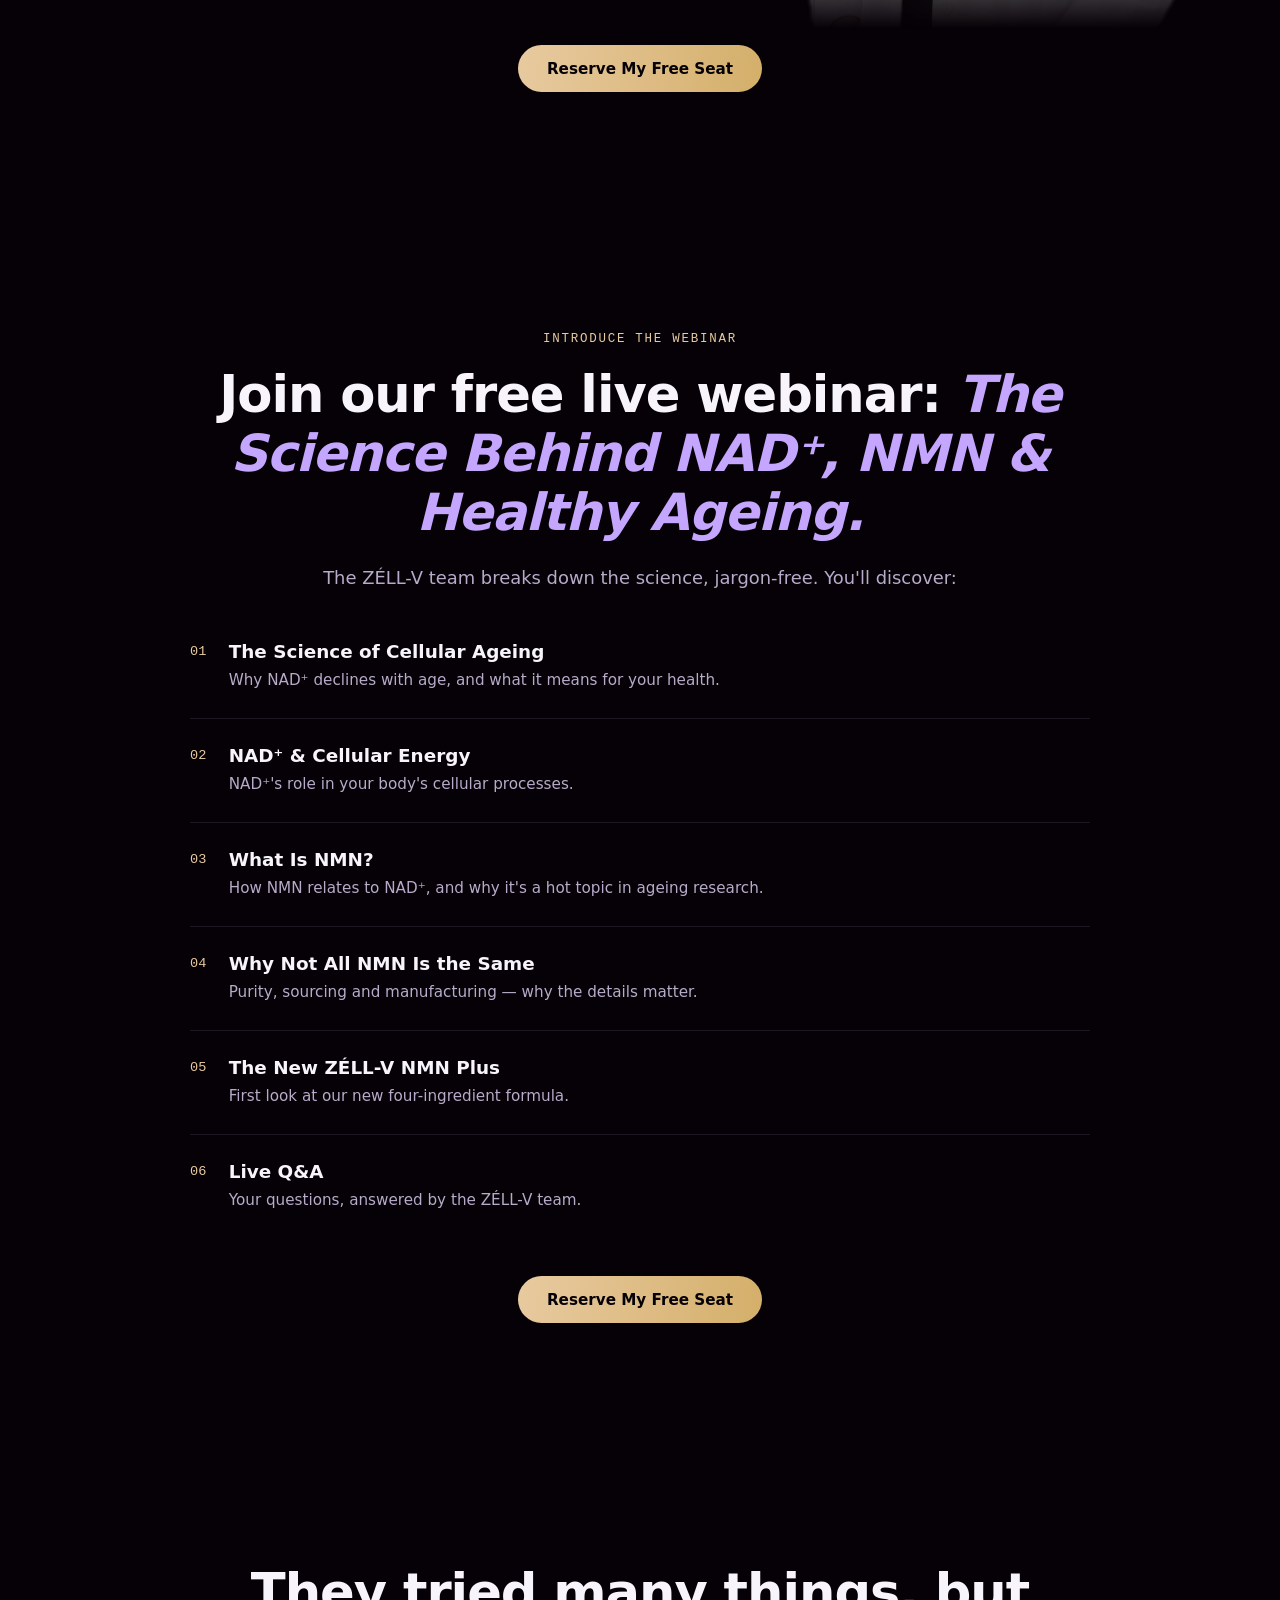
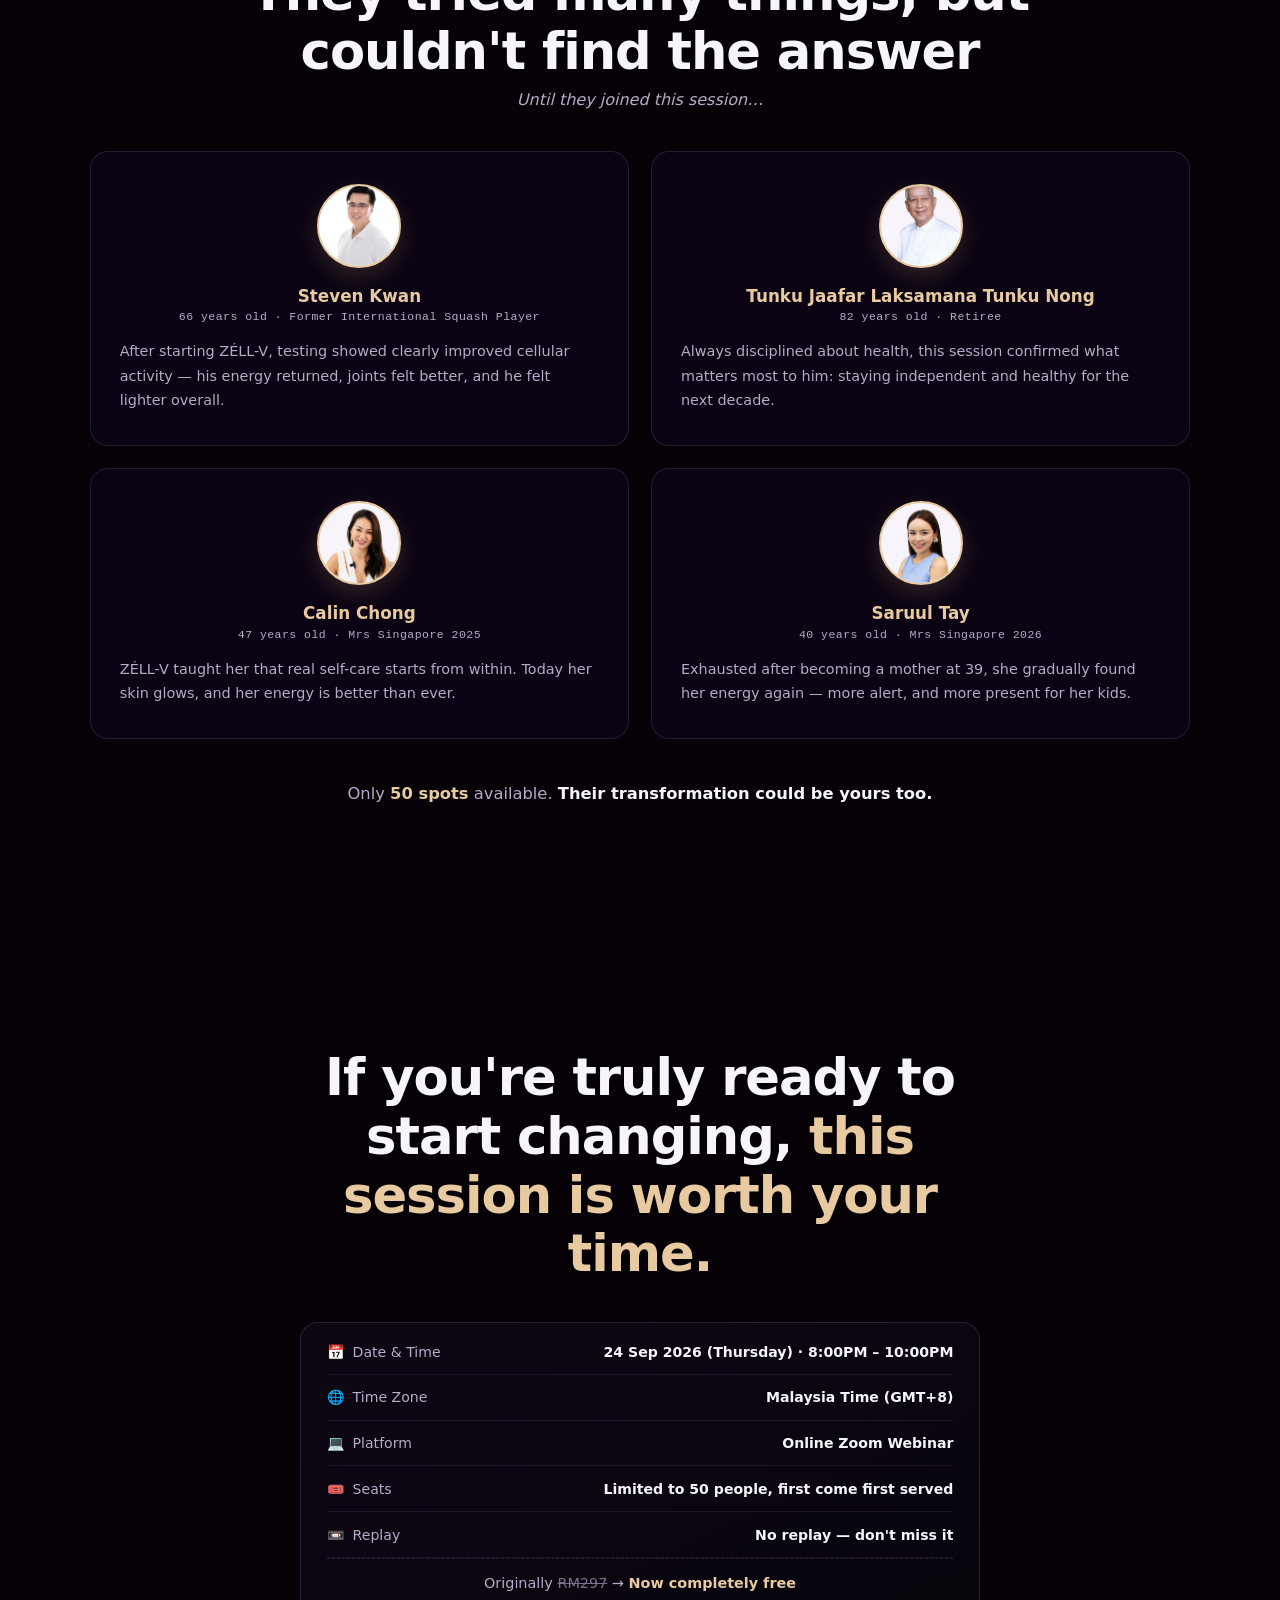
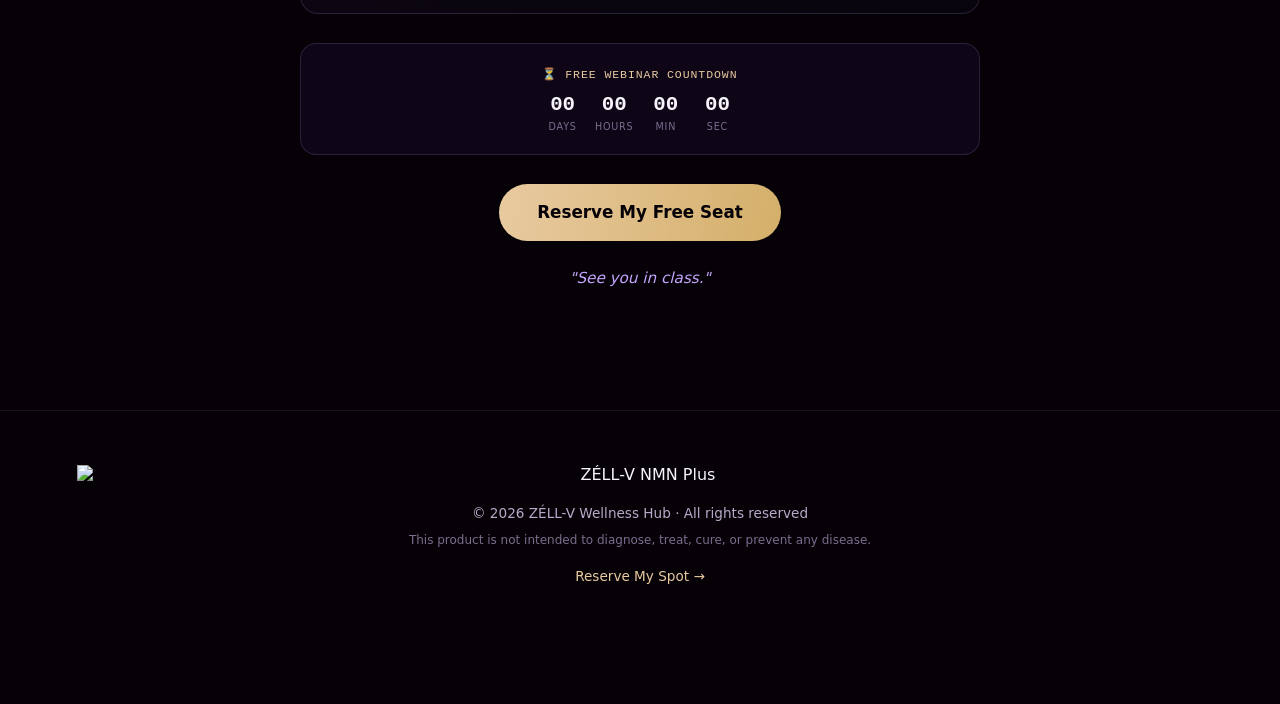
==== commit 981ae5bb: "ok" ====
--- a/index.html
+++ b/index.html
@@ -5,7 +5,7 @@
 <meta name="viewport" content="width=device-width, initial-scale=1">
 <title>ZÉLL-V NMN Plus — Live Launch Event</title>
 <meta name="description" content="Join the live launch of ZÉLL-V NMN Plus — the Swiss four-ingredient longevity formula. Reserve your seat in the WhatsApp community before the countdown ends.">
-<link rel="stylesheet" href="styles.css?v=26">
+<link rel="stylesheet" href="styles.css?v=28">
 
 <!-- Meta Pixel Code -->
 <script>
@@ -18,10 +18,13 @@
 s.parentNode.insertBefore(t,s)}(window, document,'script',
 'https://connect.facebook.net/en_US/fbevents.js');
 fbq('init', '937401189408284');
+fbq('init', '2053382991978023');
 fbq('track', 'PageView');
 </script>
 <noscript><img height="1" width="1" style="display:none"
 src="https://www.facebook.com/tr?id=937401189408284&ev=PageView&noscript=1"
+/><img height="1" width="1" style="display:none"
+src="https://www.facebook.com/tr?id=2053382991978023&ev=PageView&noscript=1"
 /></noscript>
 <!-- End Meta Pixel Code -->
 </head>
@@ -46,7 +49,8 @@
     </div>
 
     <figure class="hero-poster reveal delay-2">
-      <img src="images/newHeroImage.jpg" alt="Today the wait is over — discover the birth of ZÉLL-V NMN Plus live and step into your new chapter of healthy longevity">
+      <img src="images/heroSpeakers.jpg" alt="The ZÉLL-V team">
+      <img src="images/heroSpeakers.jpg" alt="Today the wait is over — discover the birth of ZÉLL-V NMN Plus live and step into your new chapter of healthy longevity" hidden>
     </figure>
 
     <div class="hero-bottom">
--- a/styles.css
+++ b/styles.css
@@ -137,8 +137,8 @@
 .hero-split .hero-countdown .countdown-grid{ justify-content:center; }
 
 .hero-poster{
-  position:relative; margin:0; width:min(100%,420px);
-  border-radius:20px; overflow:hidden; aspect-ratio:3/4;
+  position:relative; margin:0; width:min(100%,720px);
+  border-radius:20px; overflow:hidden; aspect-ratio:16/10;
   border:1px solid rgba(212,175,106,.45);
   box-shadow:0 40px 90px rgba(0,0,0,.6), 0 0 80px rgba(212,175,106,.18);
 }
@@ -146,7 +146,8 @@
   content:""; position:absolute; inset:0; border-radius:inherit; pointer-events:none;
   box-shadow:inset 0 0 0 1px rgba(255,236,200,.08);
 }
-.hero-poster img{ width:100%; height:100%; object-fit:cover; }
+.hero-poster img{ width:100%; height:100%; object-fit:cover; object-position:center top; }
+@media (max-width:560px){ .hero-poster{ aspect-ratio:4/3; } }
 .hero-speakers .hero-speaker-solo{ aspect-ratio:4/5; object-position:center top; }
 .hero-speakers-solo .speaker-tag{ max-width:calc(100% - 2rem); }
 .speaker-tag{
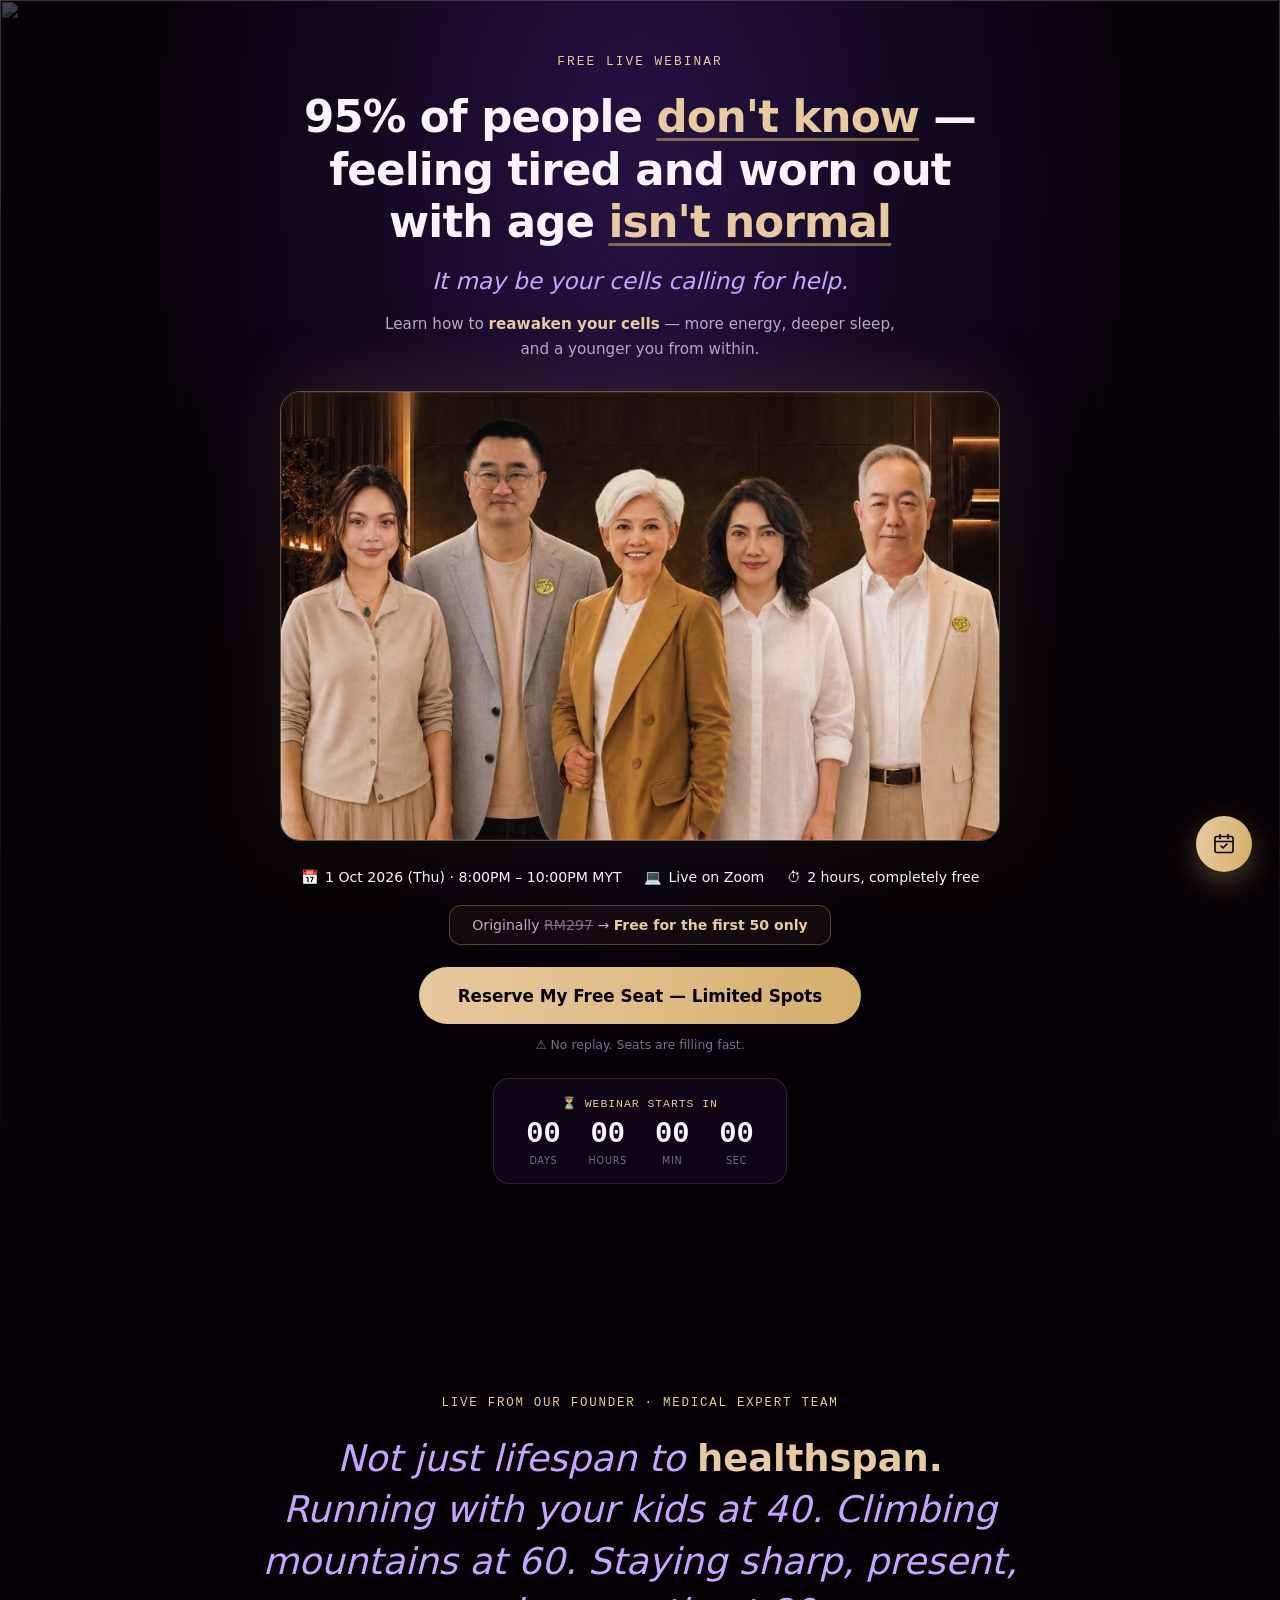
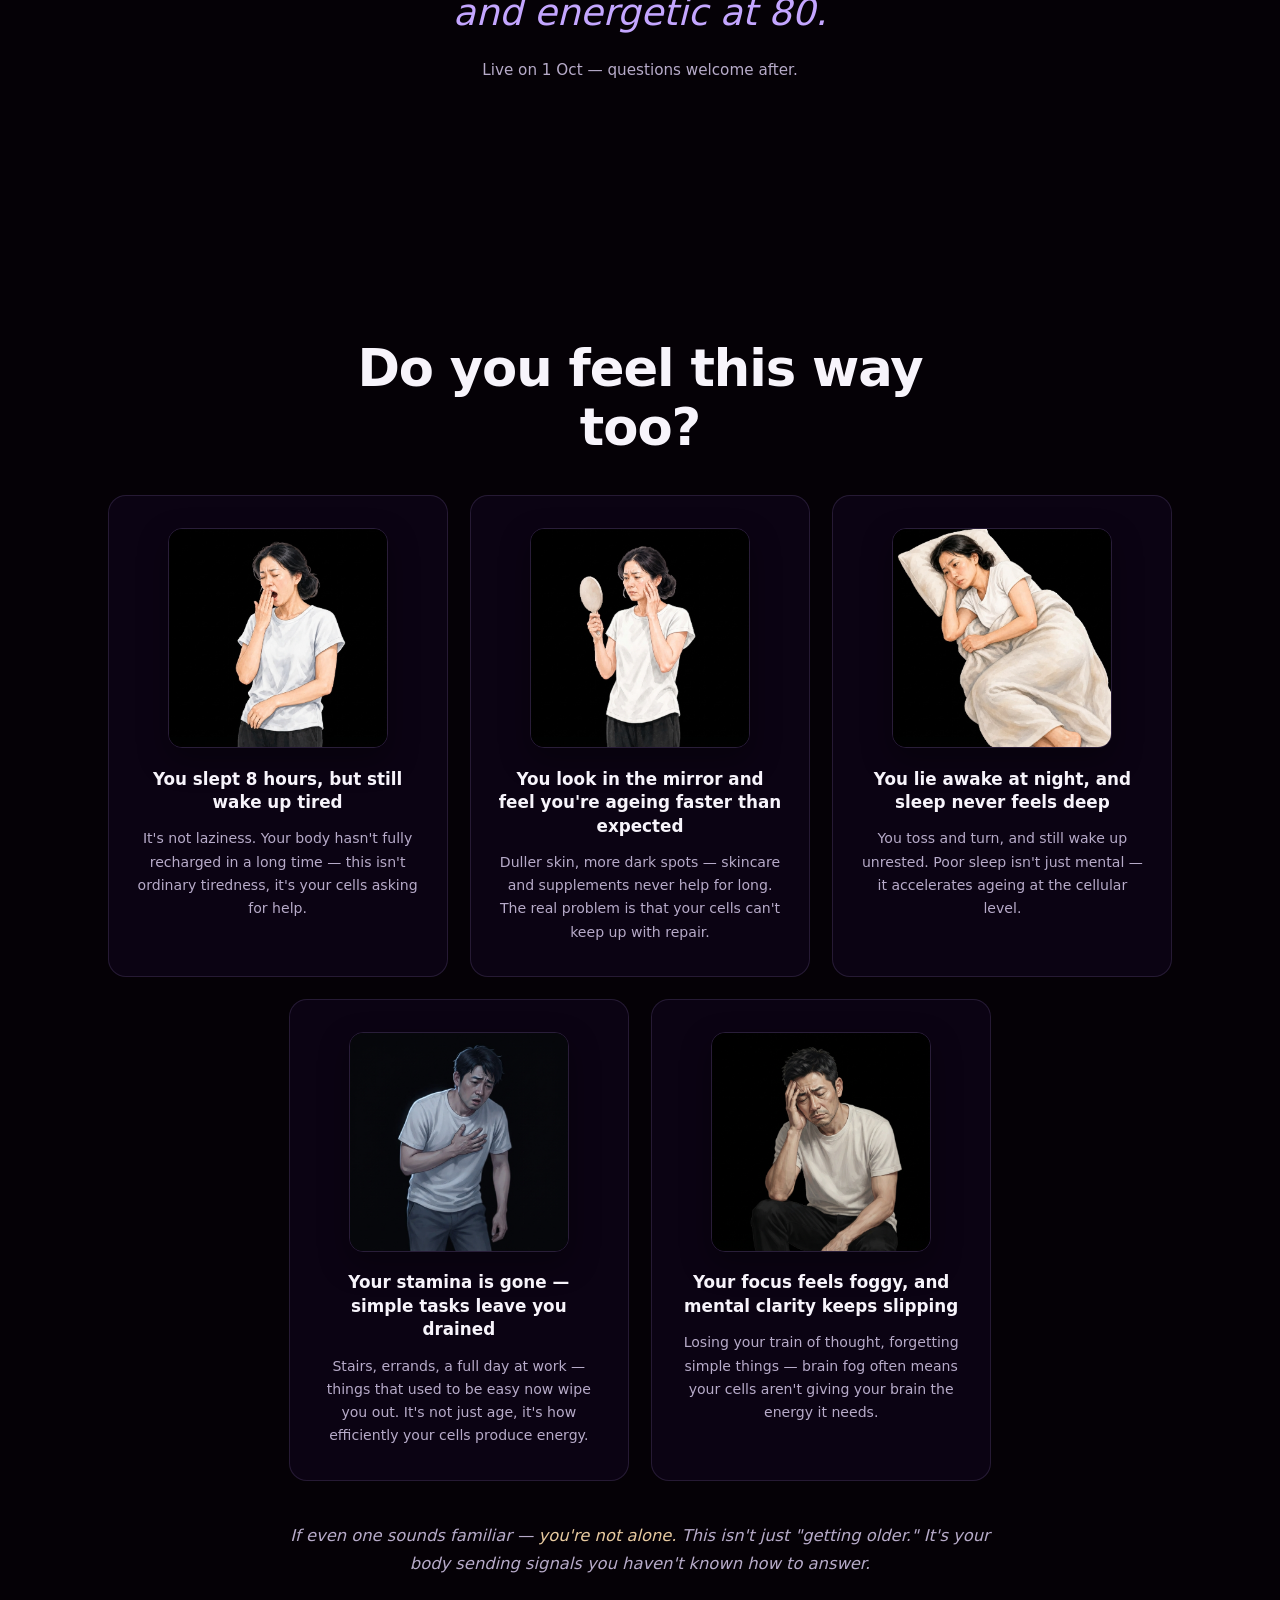
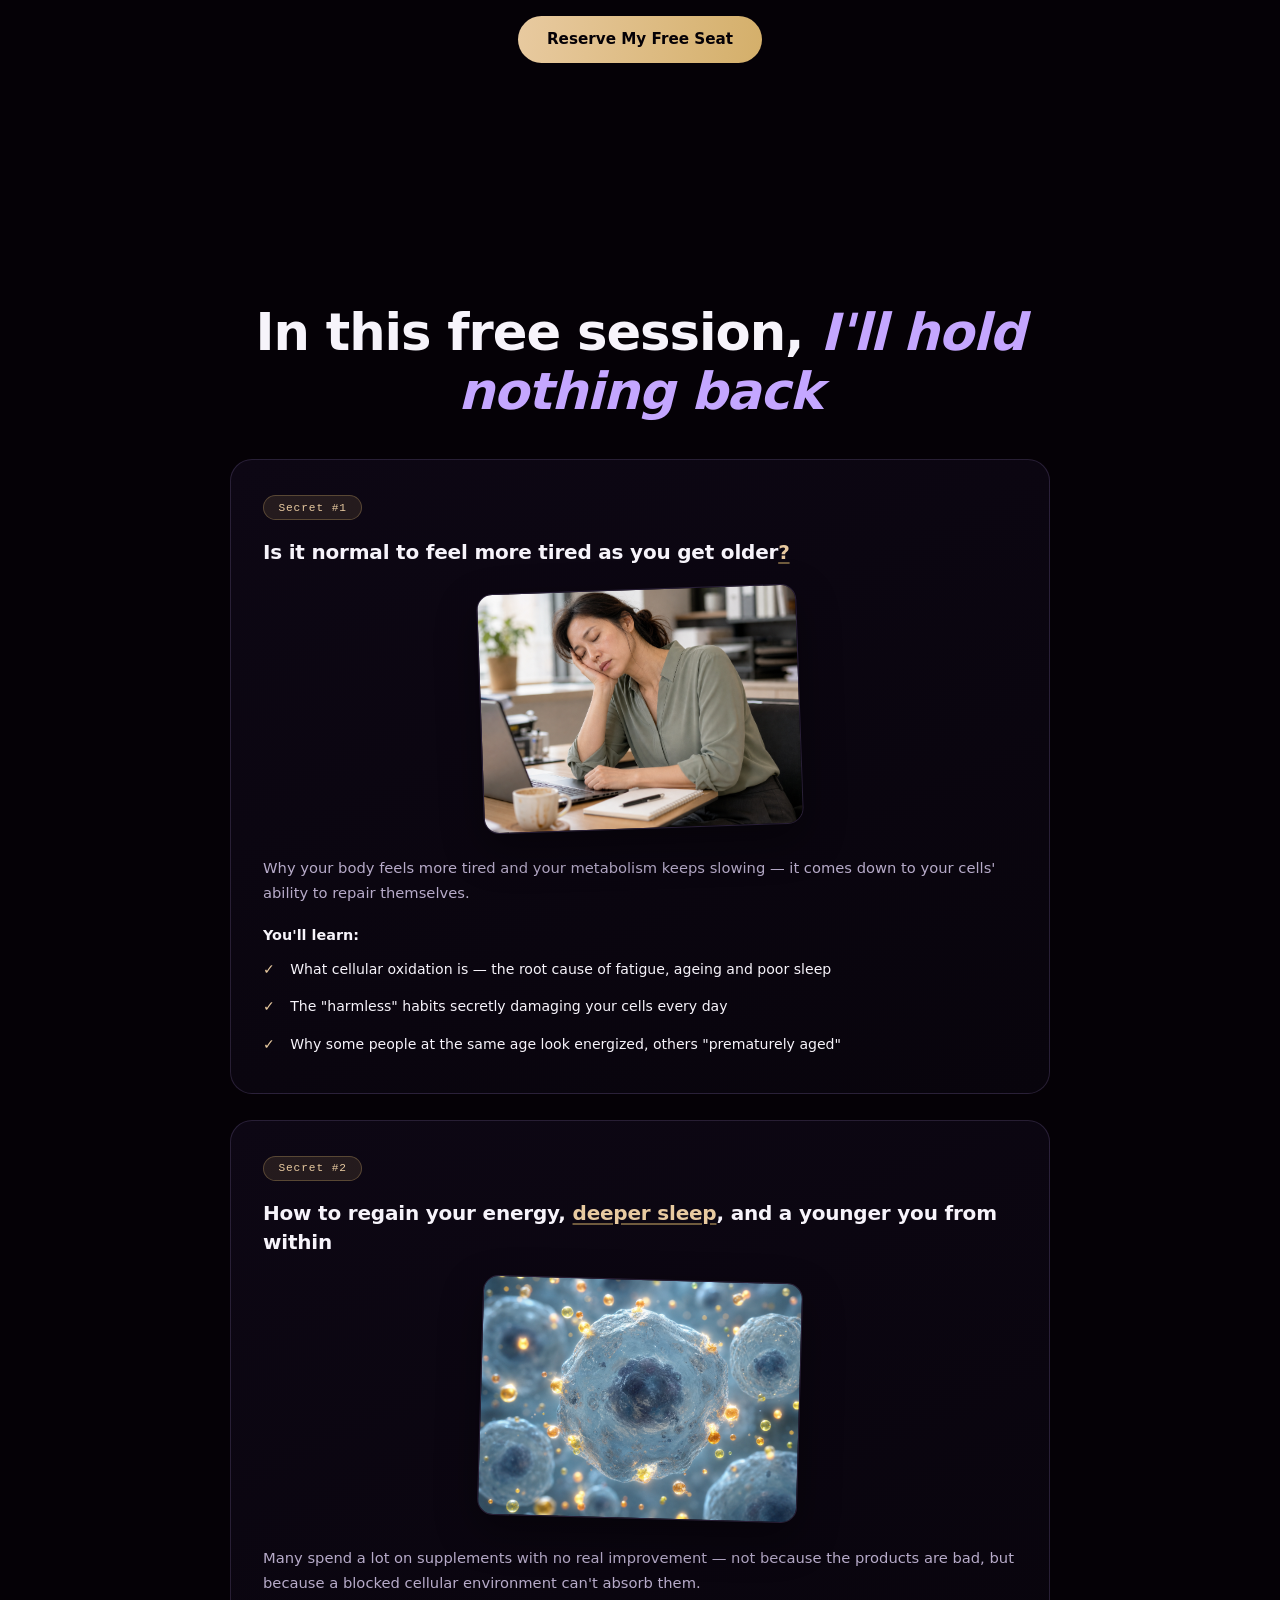
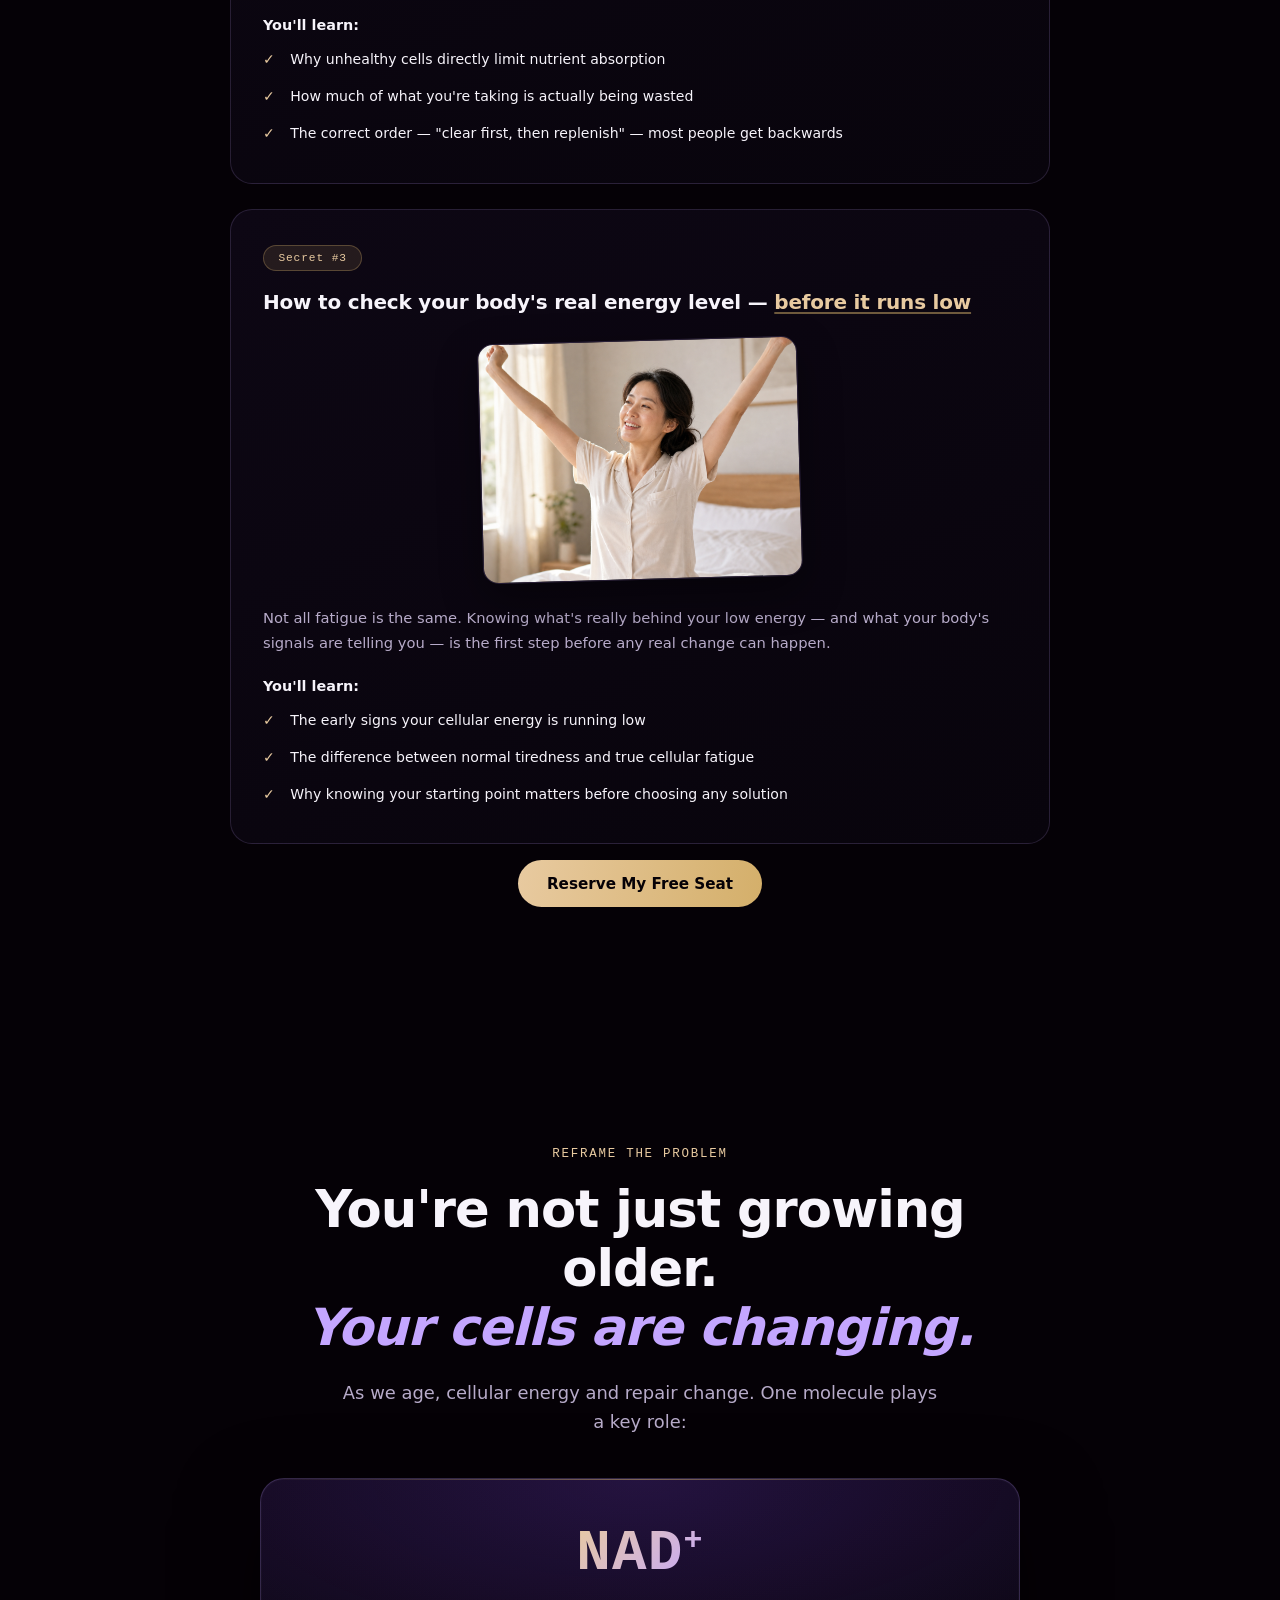
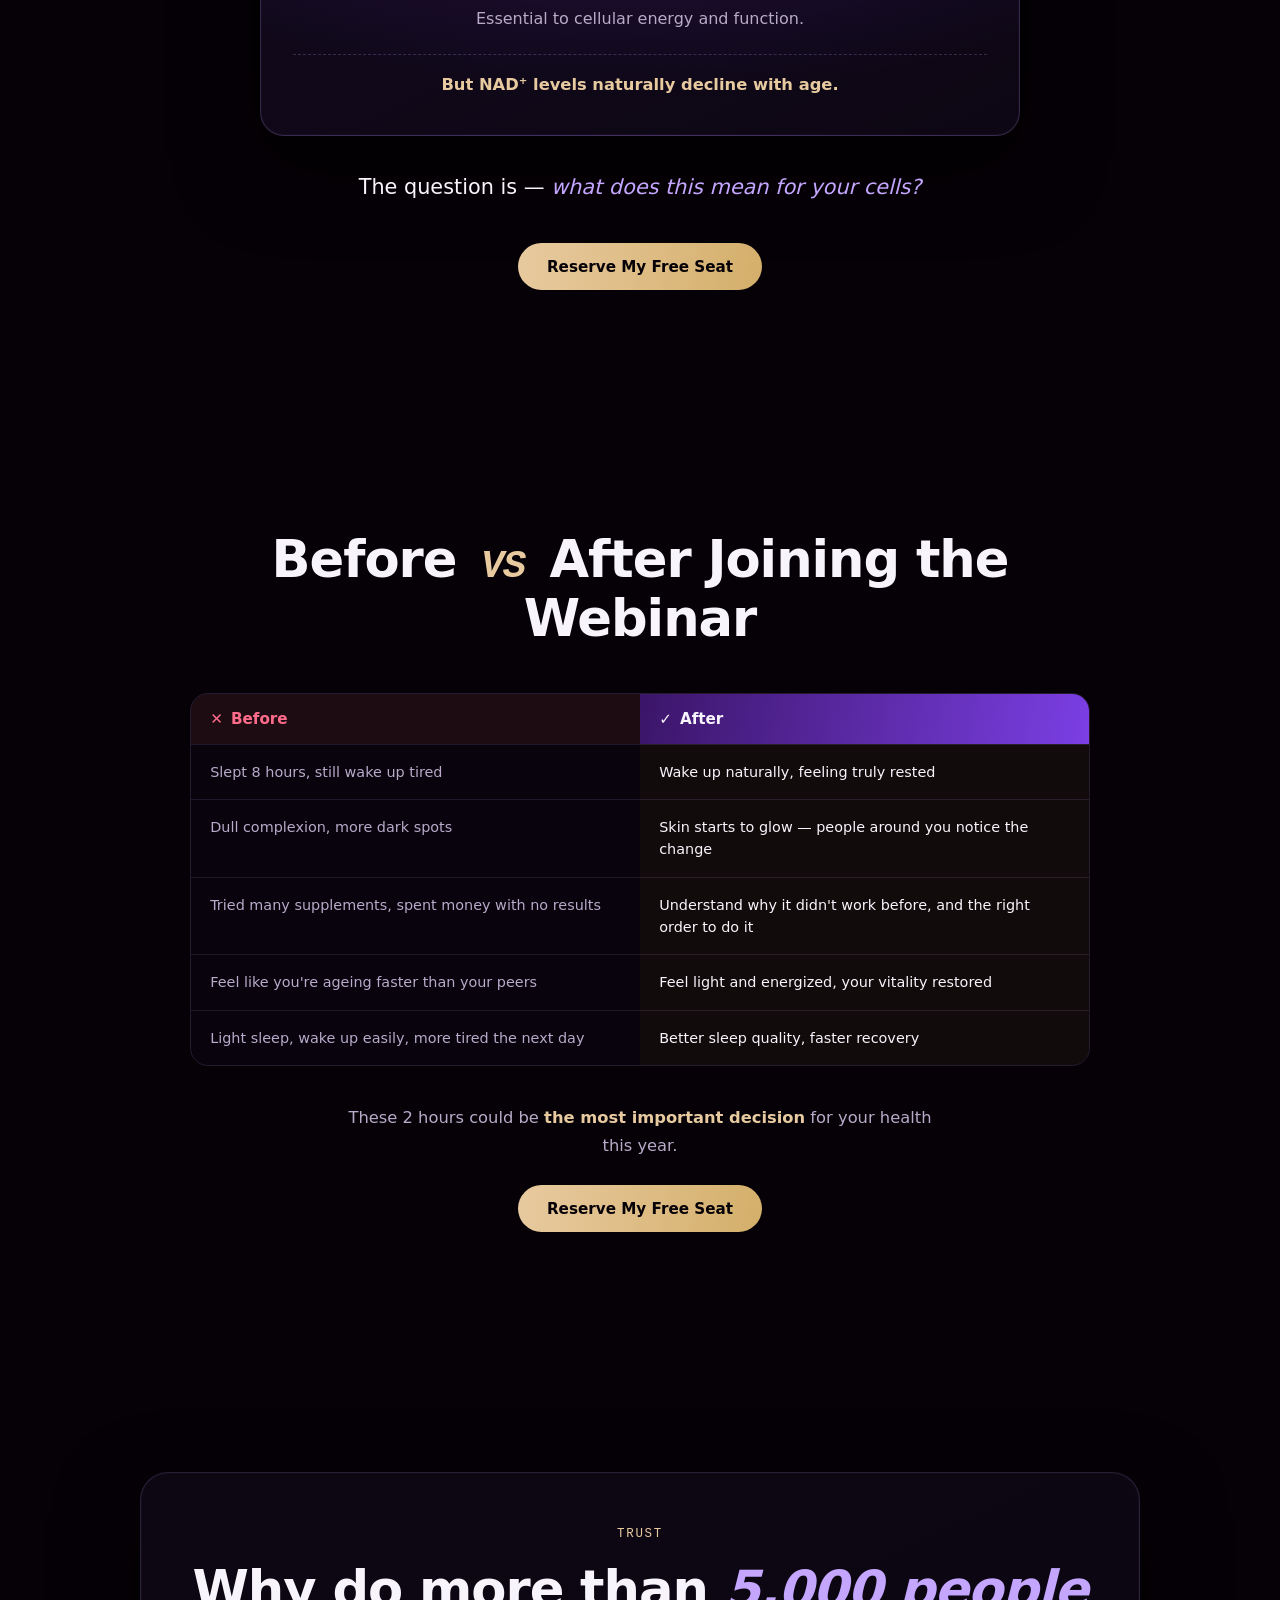
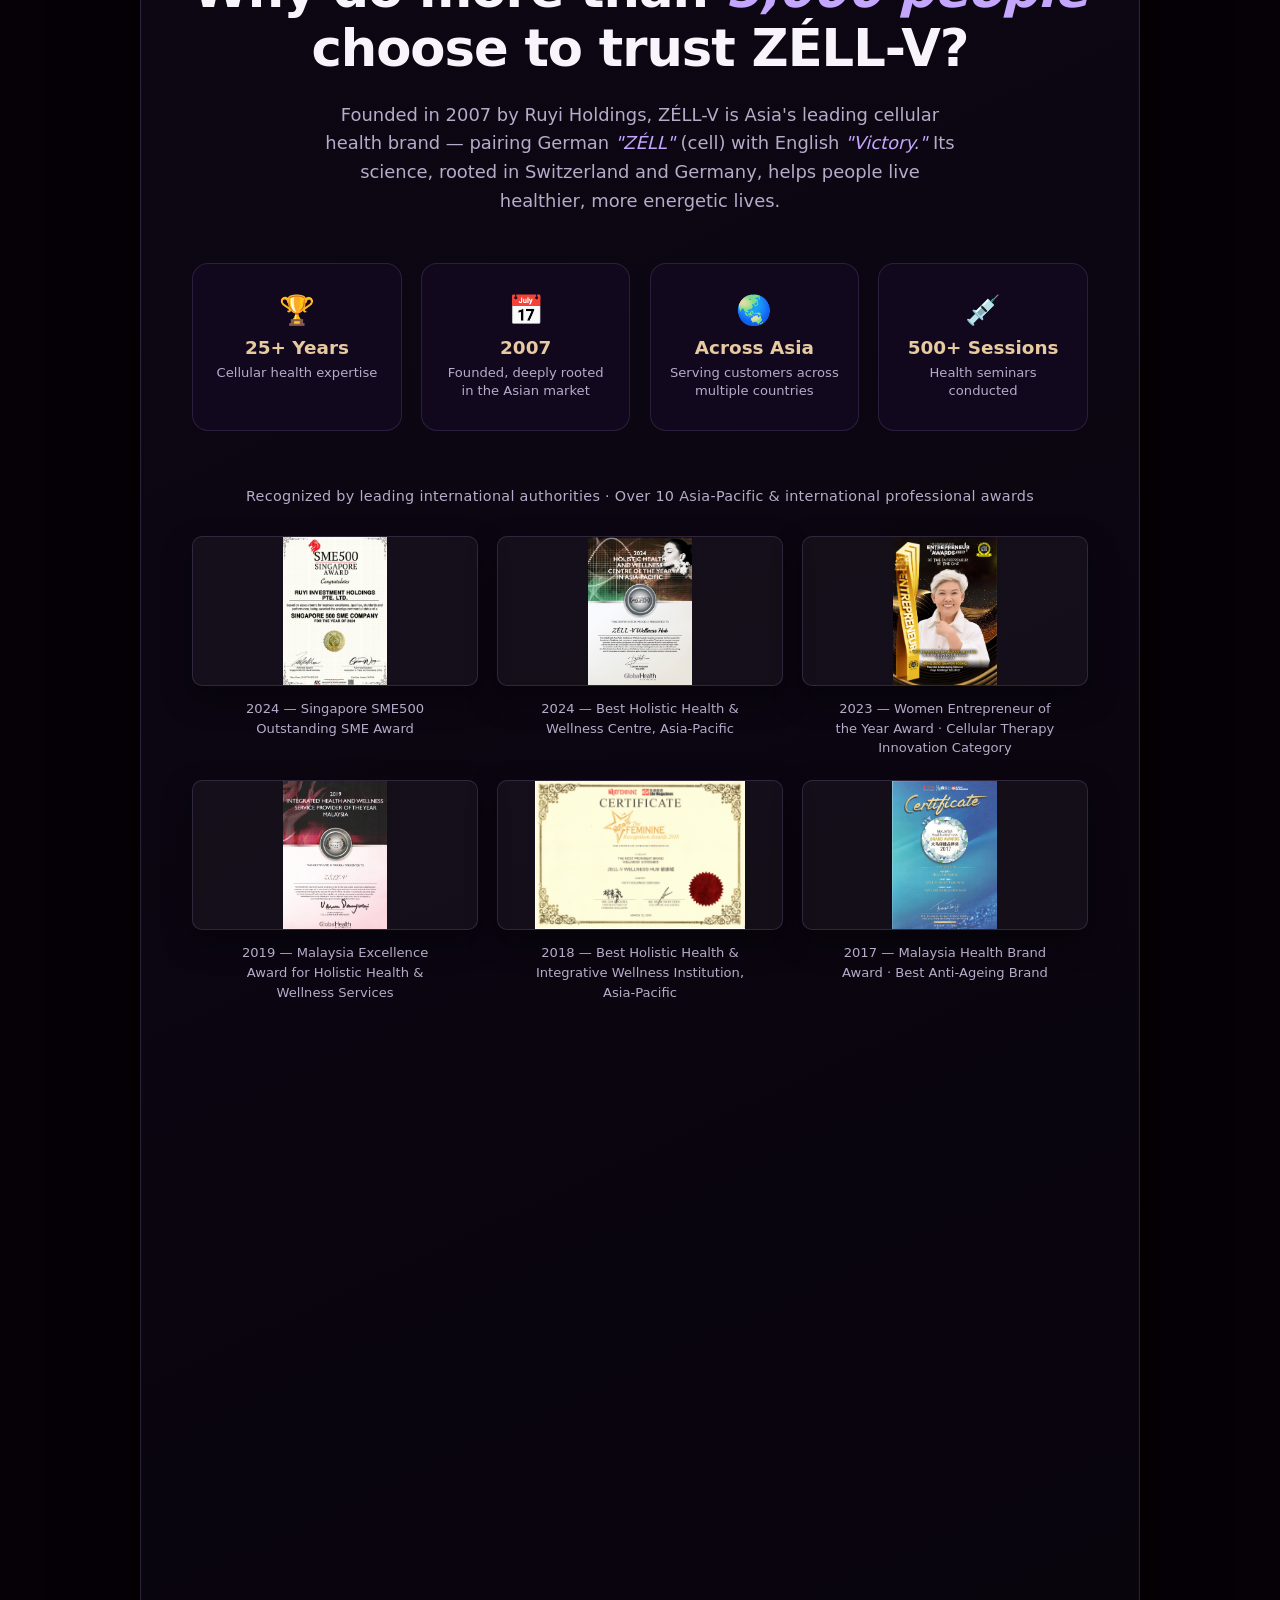
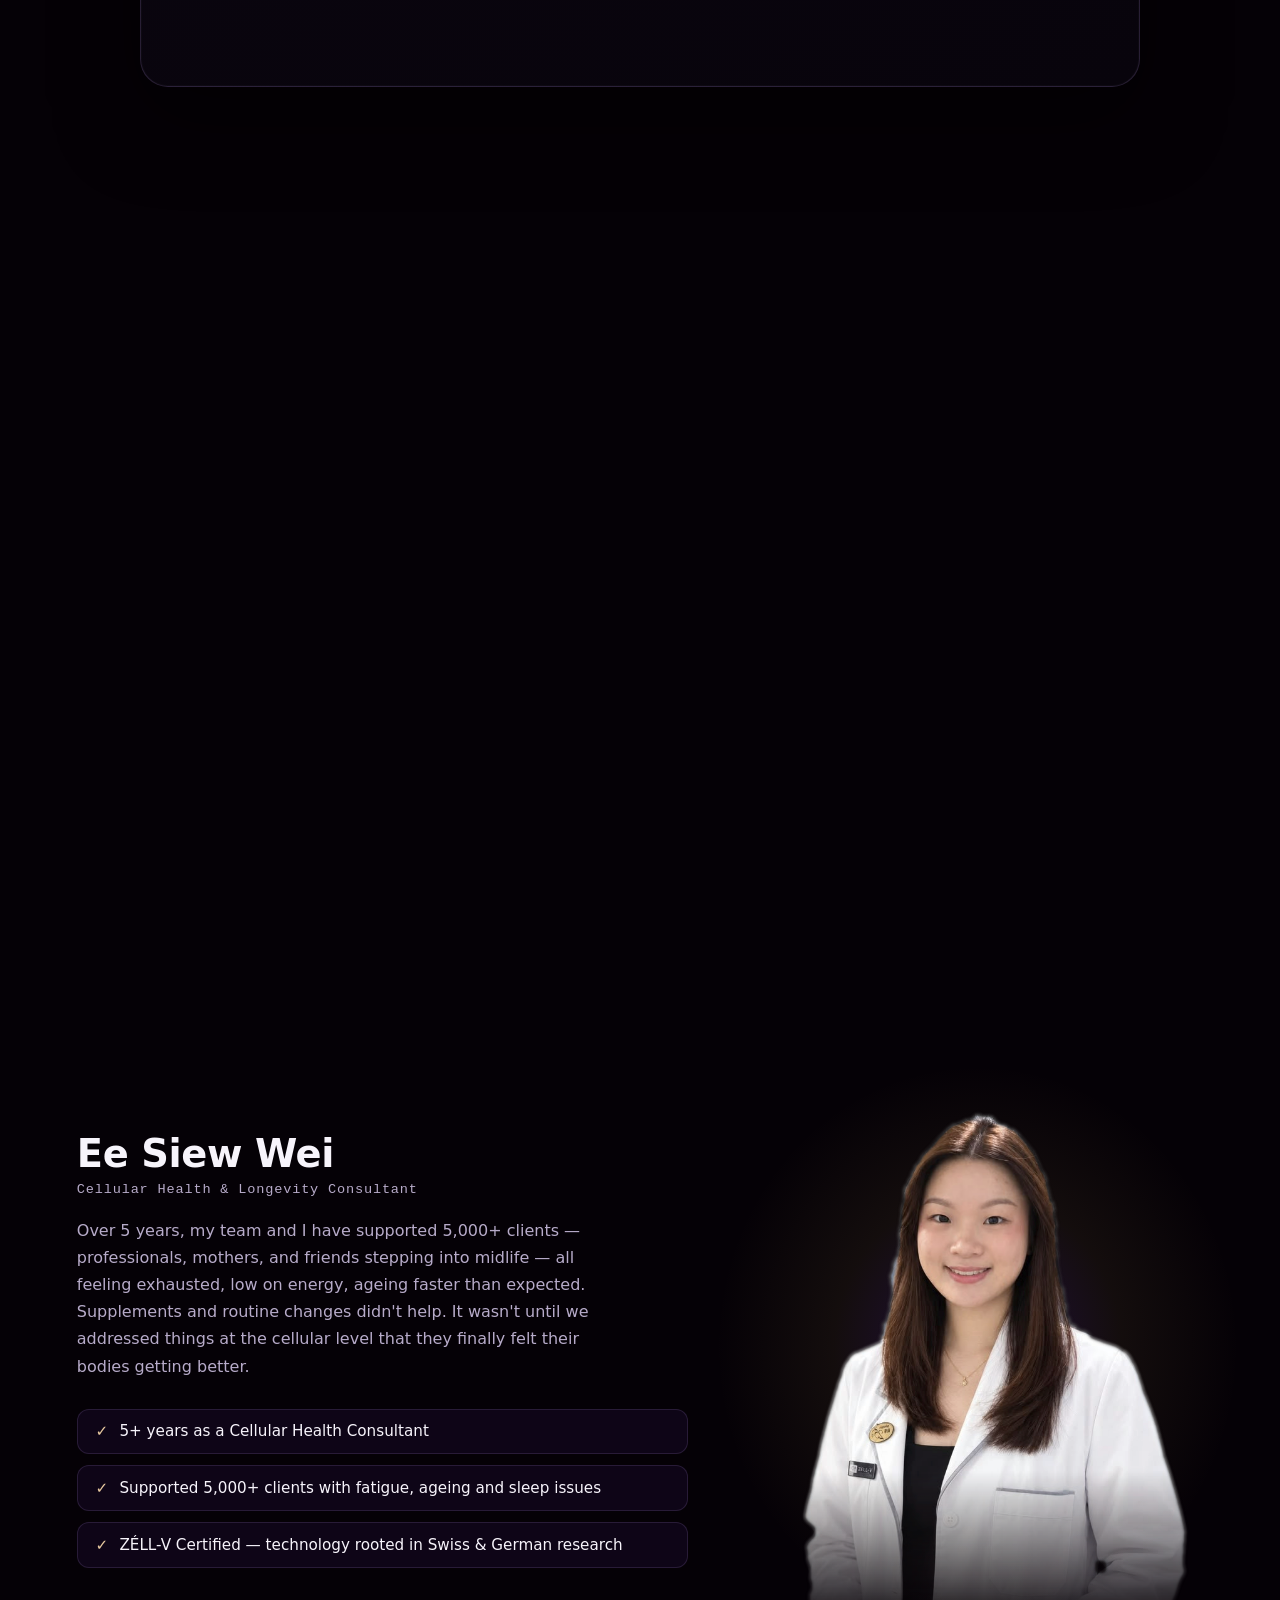
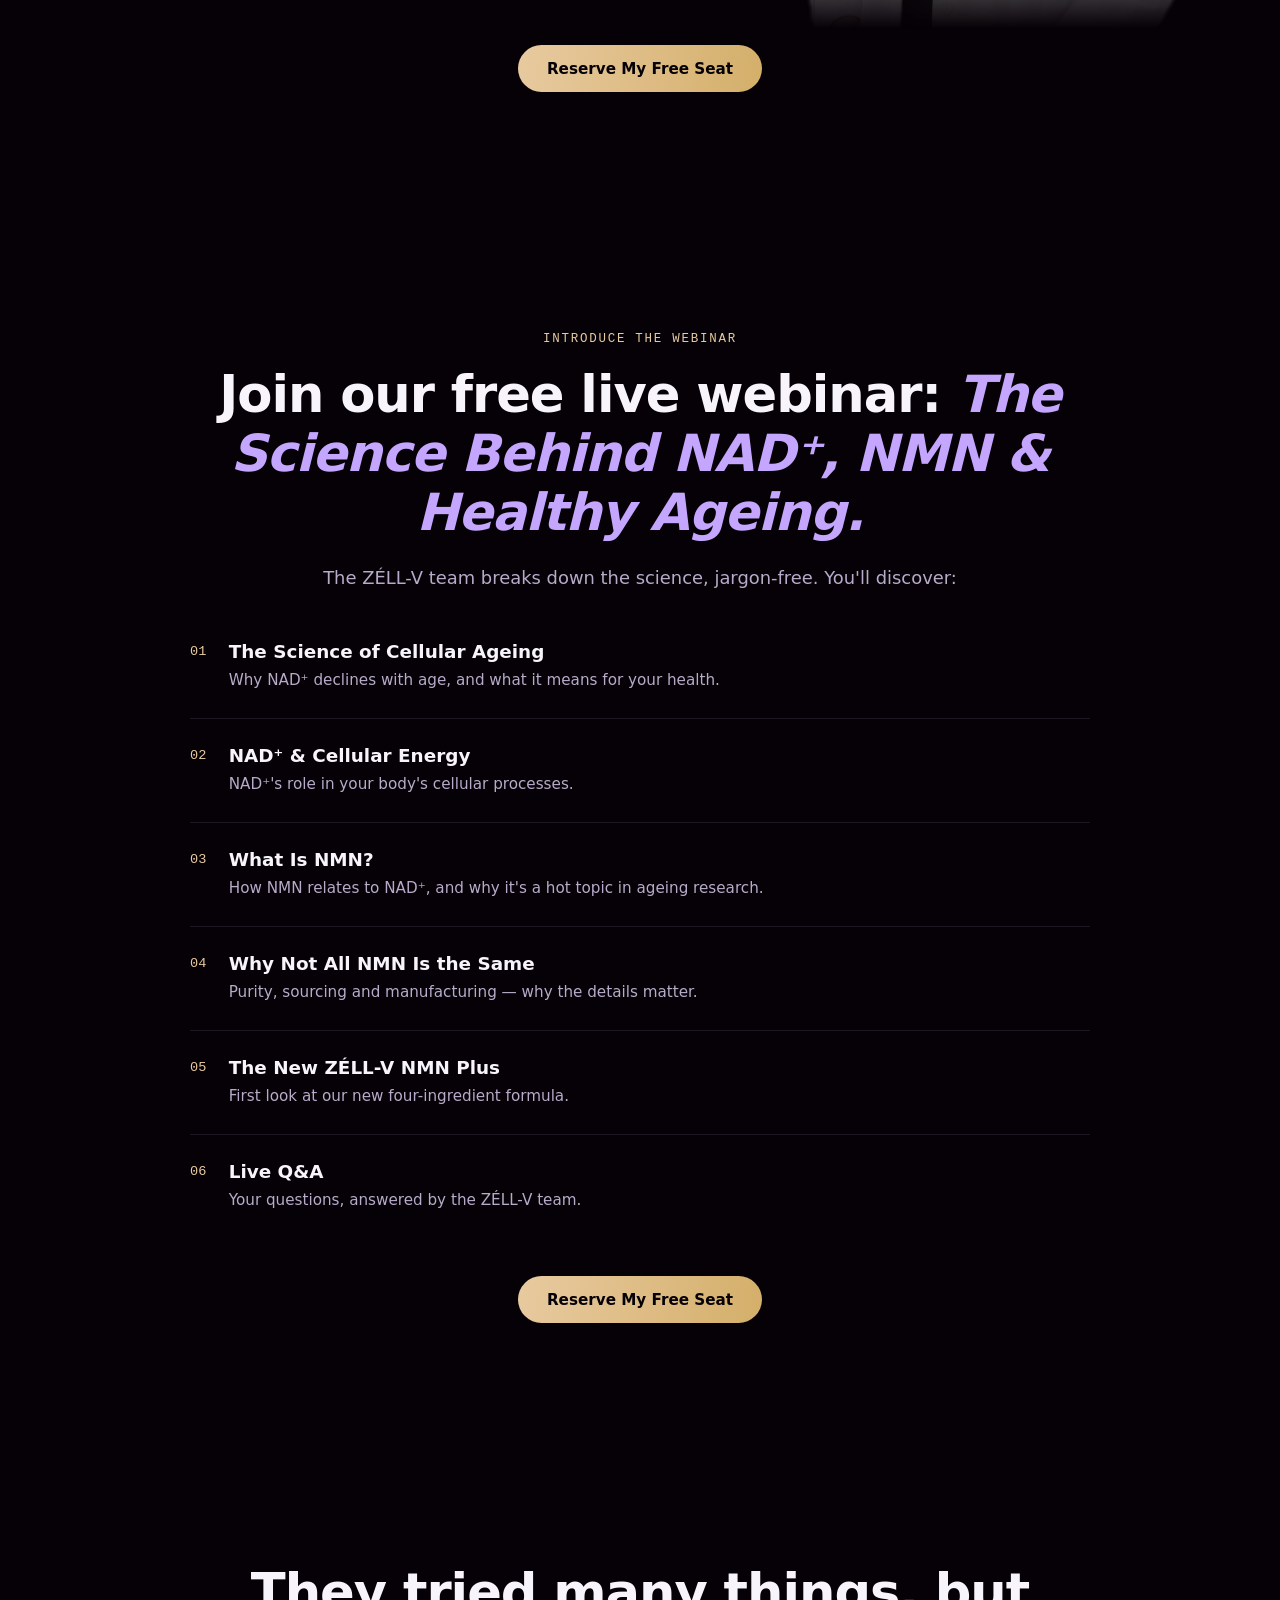
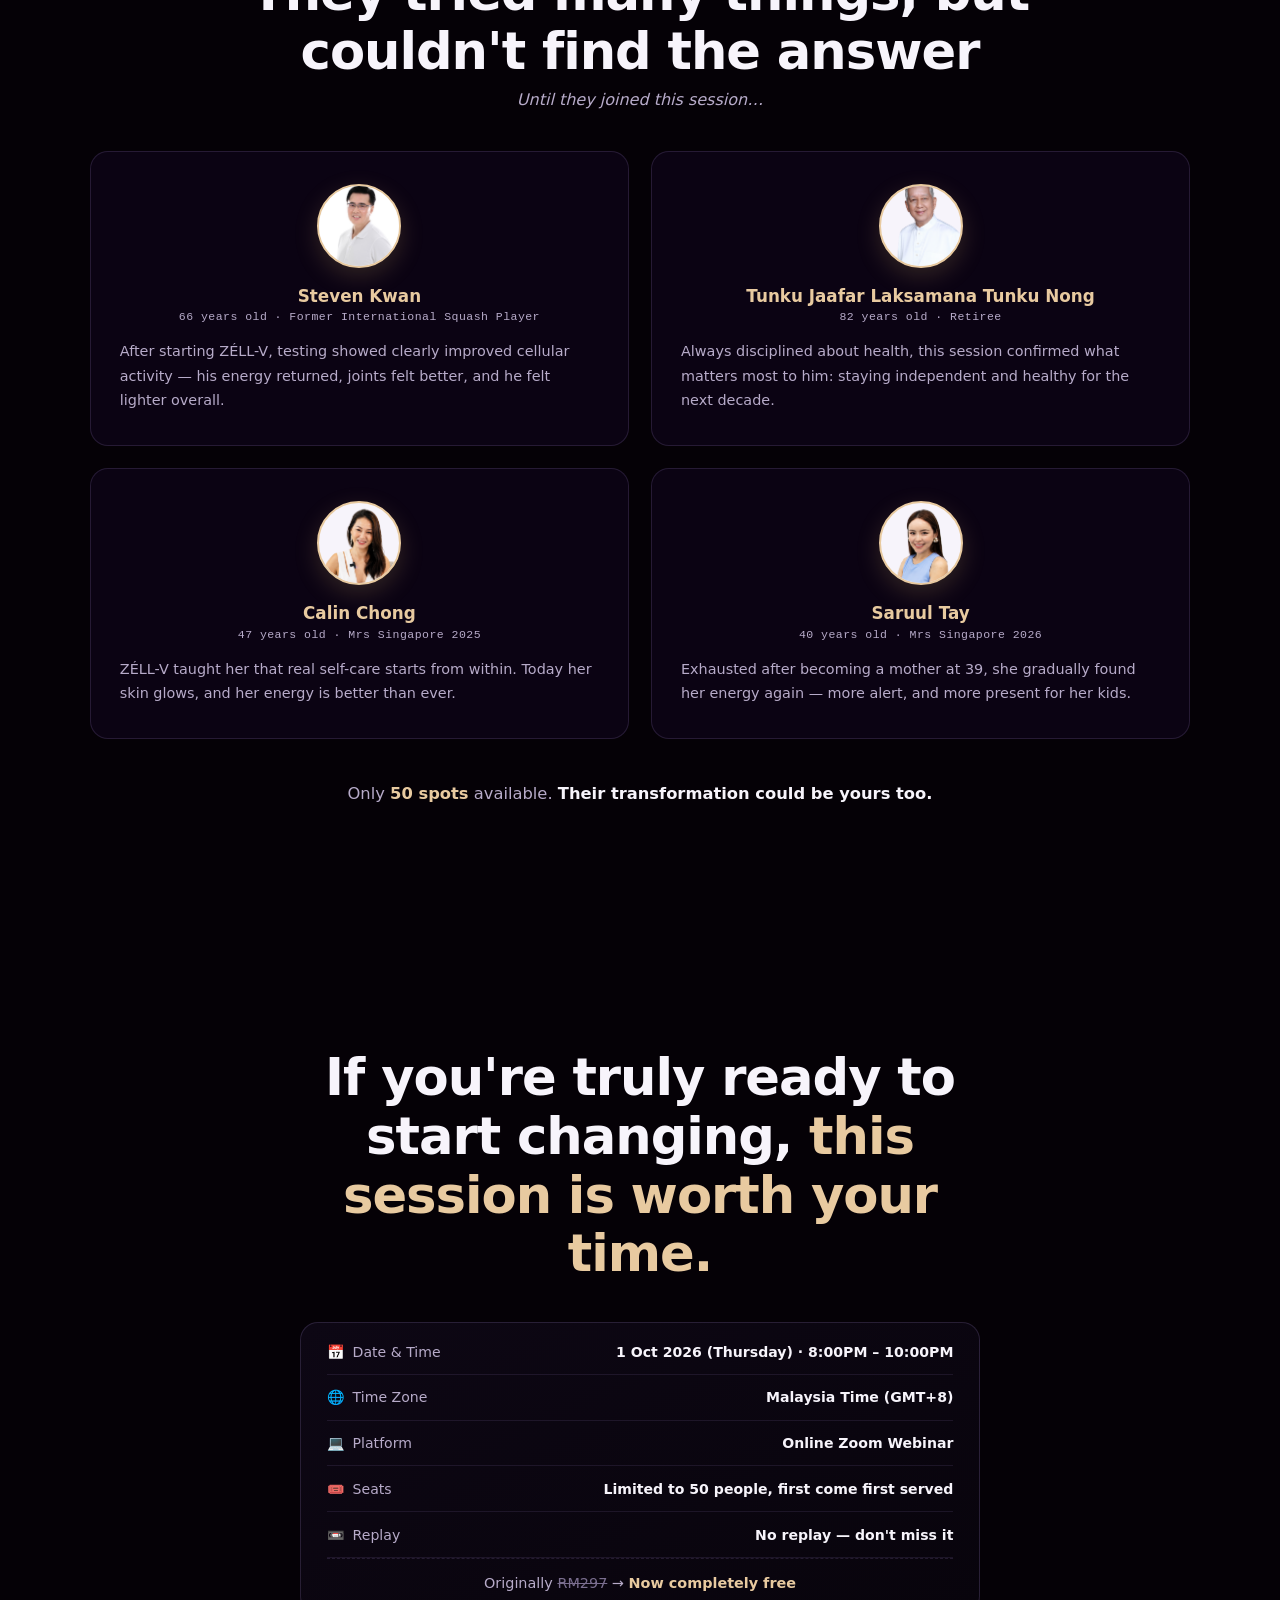
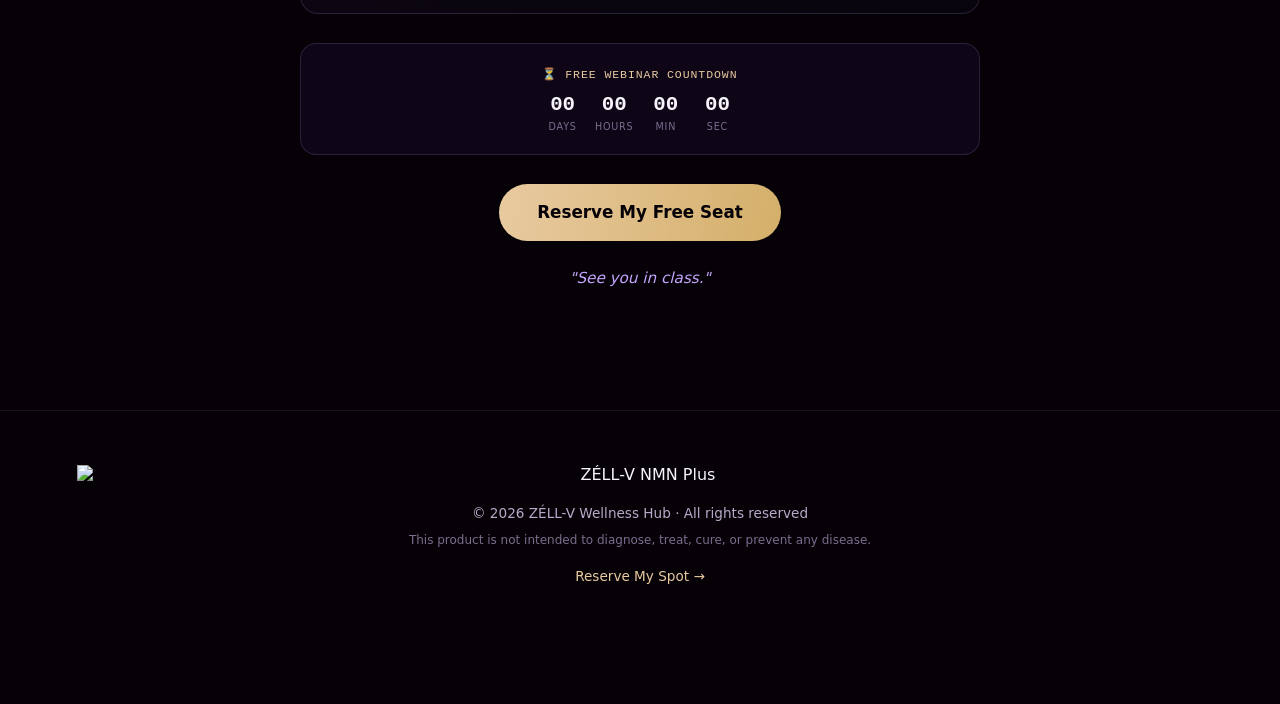
==== commit bd489e5b: "ye" ====
--- a/index.html
+++ b/index.html
@@ -17,13 +17,10 @@
 t.src=v;s=b.getElementsByTagName(e)[0];
 s.parentNode.insertBefore(t,s)}(window, document,'script',
 'https://connect.facebook.net/en_US/fbevents.js');
-fbq('init', '937401189408284');
 fbq('init', '2053382991978023');
 fbq('track', 'PageView');
 </script>
 <noscript><img height="1" width="1" style="display:none"
-src="https://www.facebook.com/tr?id=937401189408284&ev=PageView&noscript=1"
-/><img height="1" width="1" style="display:none"
 src="https://www.facebook.com/tr?id=2053382991978023&ev=PageView&noscript=1"
 /></noscript>
 <!-- End Meta Pixel Code -->
@@ -68,7 +65,7 @@
     </figure>
 
     <ul class="hero-meta reveal delay-3">
-      <li><span aria-hidden="true">📅</span> 24 Sep 2026 (Thu) · 8:00PM – 10:00PM MYT</li>
+      <li><span aria-hidden="true">📅</span> 1 Oct 2026 (Thu) · 8:00PM – 10:00PM MYT</li>
       <li><span aria-hidden="true">💻</span> Live on Zoom</li>
       <li><span aria-hidden="true">⏱</span> 2 hours, completely free</li>
     </ul>
@@ -100,7 +97,7 @@
       Running with your kids at 40. Climbing mountains at 60.
       Staying sharp, present, and energetic at 80.
     </blockquote>
-    <p class="philosophy-attr reveal delay-2">Live on 24 Sep — questions welcome after.</p>
+    <p class="philosophy-attr reveal delay-2">Live on 1 Oct — questions welcome after.</p>
   </div>
 </section>
 
@@ -468,7 +465,7 @@
     <div class="invite-details reveal delay-1">
       <div class="invite-row">
         <span class="invite-label"><span aria-hidden="true">📅</span> Date &amp; Time</span>
-        <span class="invite-value">24 Sep 2026 (Thursday) · 8:00PM – 10:00PM</span>
+        <span class="invite-value">1 Oct 2026 (Thursday) · 8:00PM – 10:00PM</span>
       </div>
       <div class="invite-row">
         <span class="invite-label"><span aria-hidden="true">🌐</span> Time Zone</span>
@@ -621,7 +618,7 @@
 <div class="sticky-bar" id="stickyBar">
   <div class="sticky-bar-info">
     <span class="sticky-bar-label">Live Launch</span>
-    <span class="sticky-bar-date">24 Sep · 8PM MYT</span>
+    <span class="sticky-bar-date">1 Oct · 8PM MYT</span>
   </div>
   <button type="button" class="sticky-bar-cta" data-open-register>Join Now</button>
 </div>
@@ -642,7 +639,7 @@
 
     <p class="t-eyebrow">Live Launch Event · Switzerland</p>
     <h2 class="reg-modal-title" id="regModalTitle">Reserve Your Seat</h2>
-    <p class="reg-modal-sub" id="regModalSub">Enter your details and we'll send your access link before 24 Sep.</p>
+    <p class="reg-modal-sub" id="regModalSub">Enter your details and we'll send your access link before 1 Oct.</p>
 
     <form id="regForm" class="reg-form" novalidate>
       <div class="reg-field">
@@ -700,7 +697,7 @@
   </div>
 </div>
 
-<script src="script.js"></script>
+<script src="script.js?v=4"></script>
 <script src="form.js?v=3"></script>
 </body>
 </html>
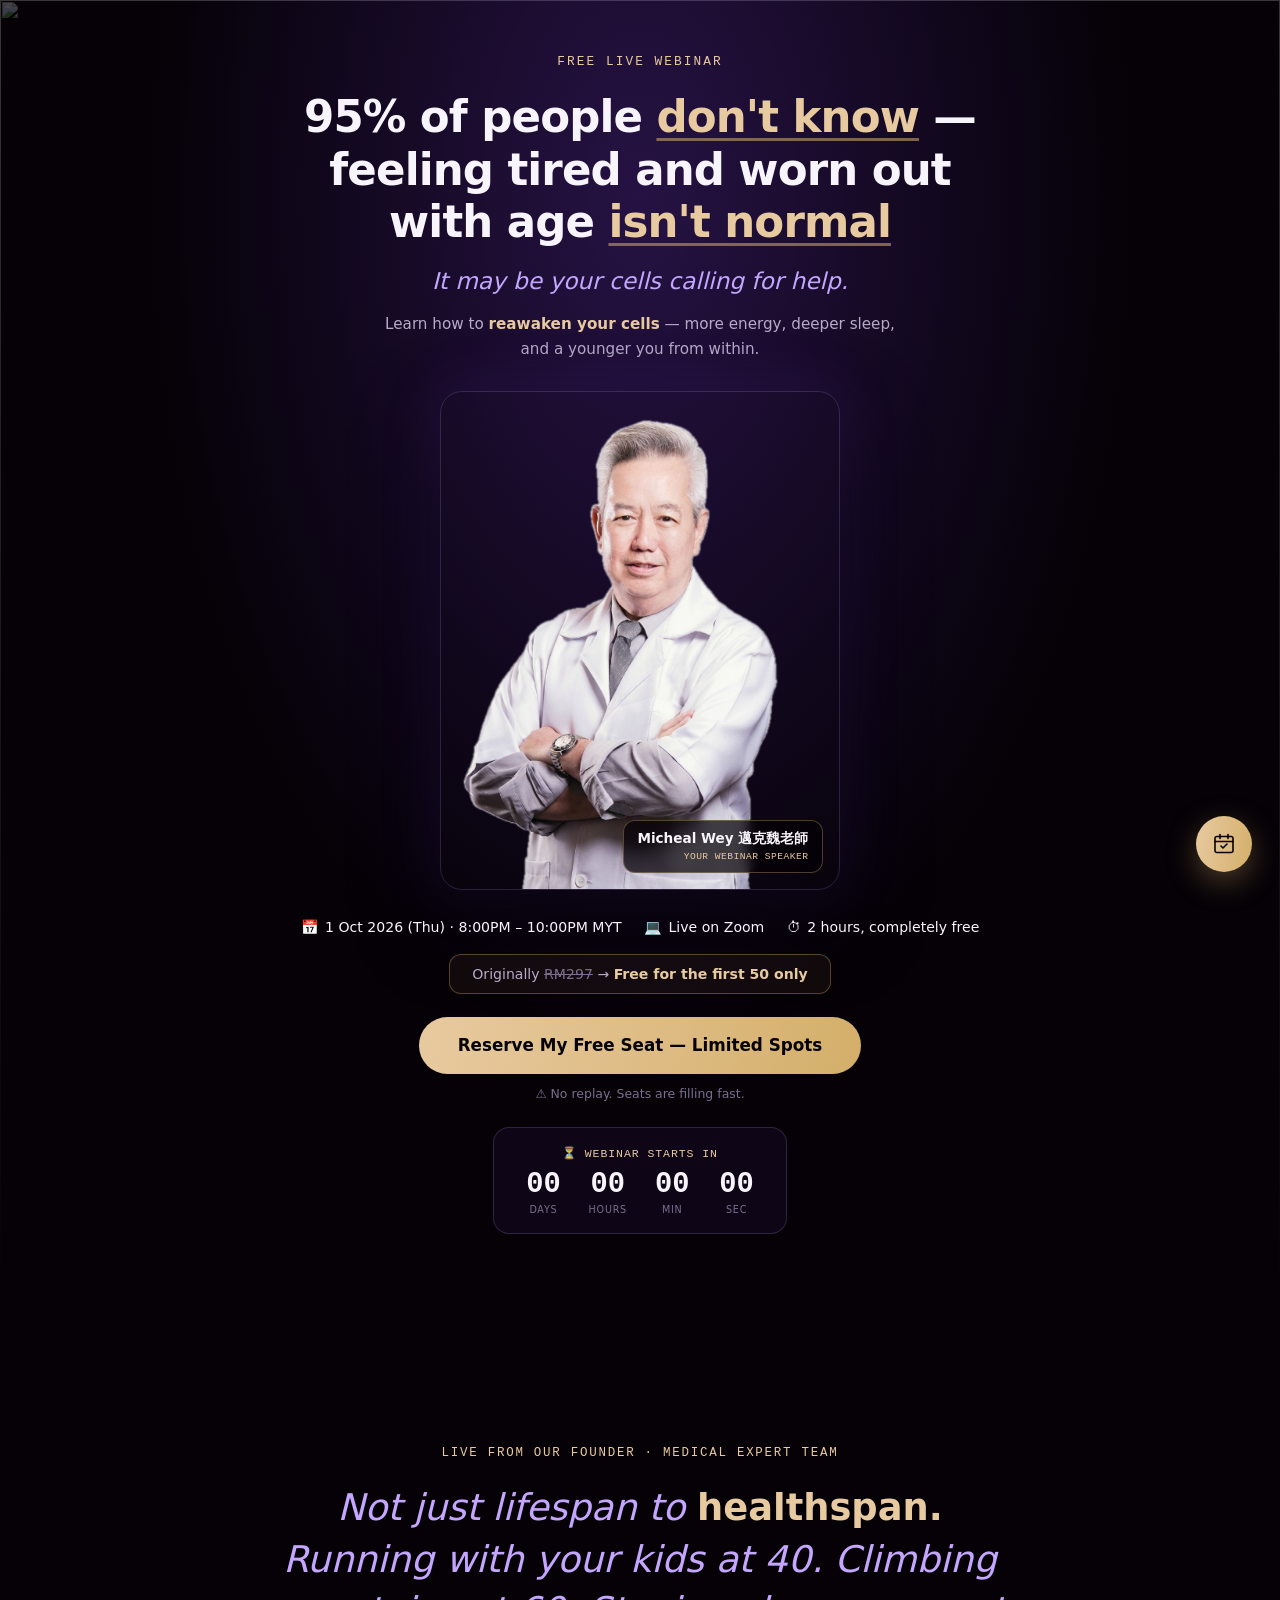
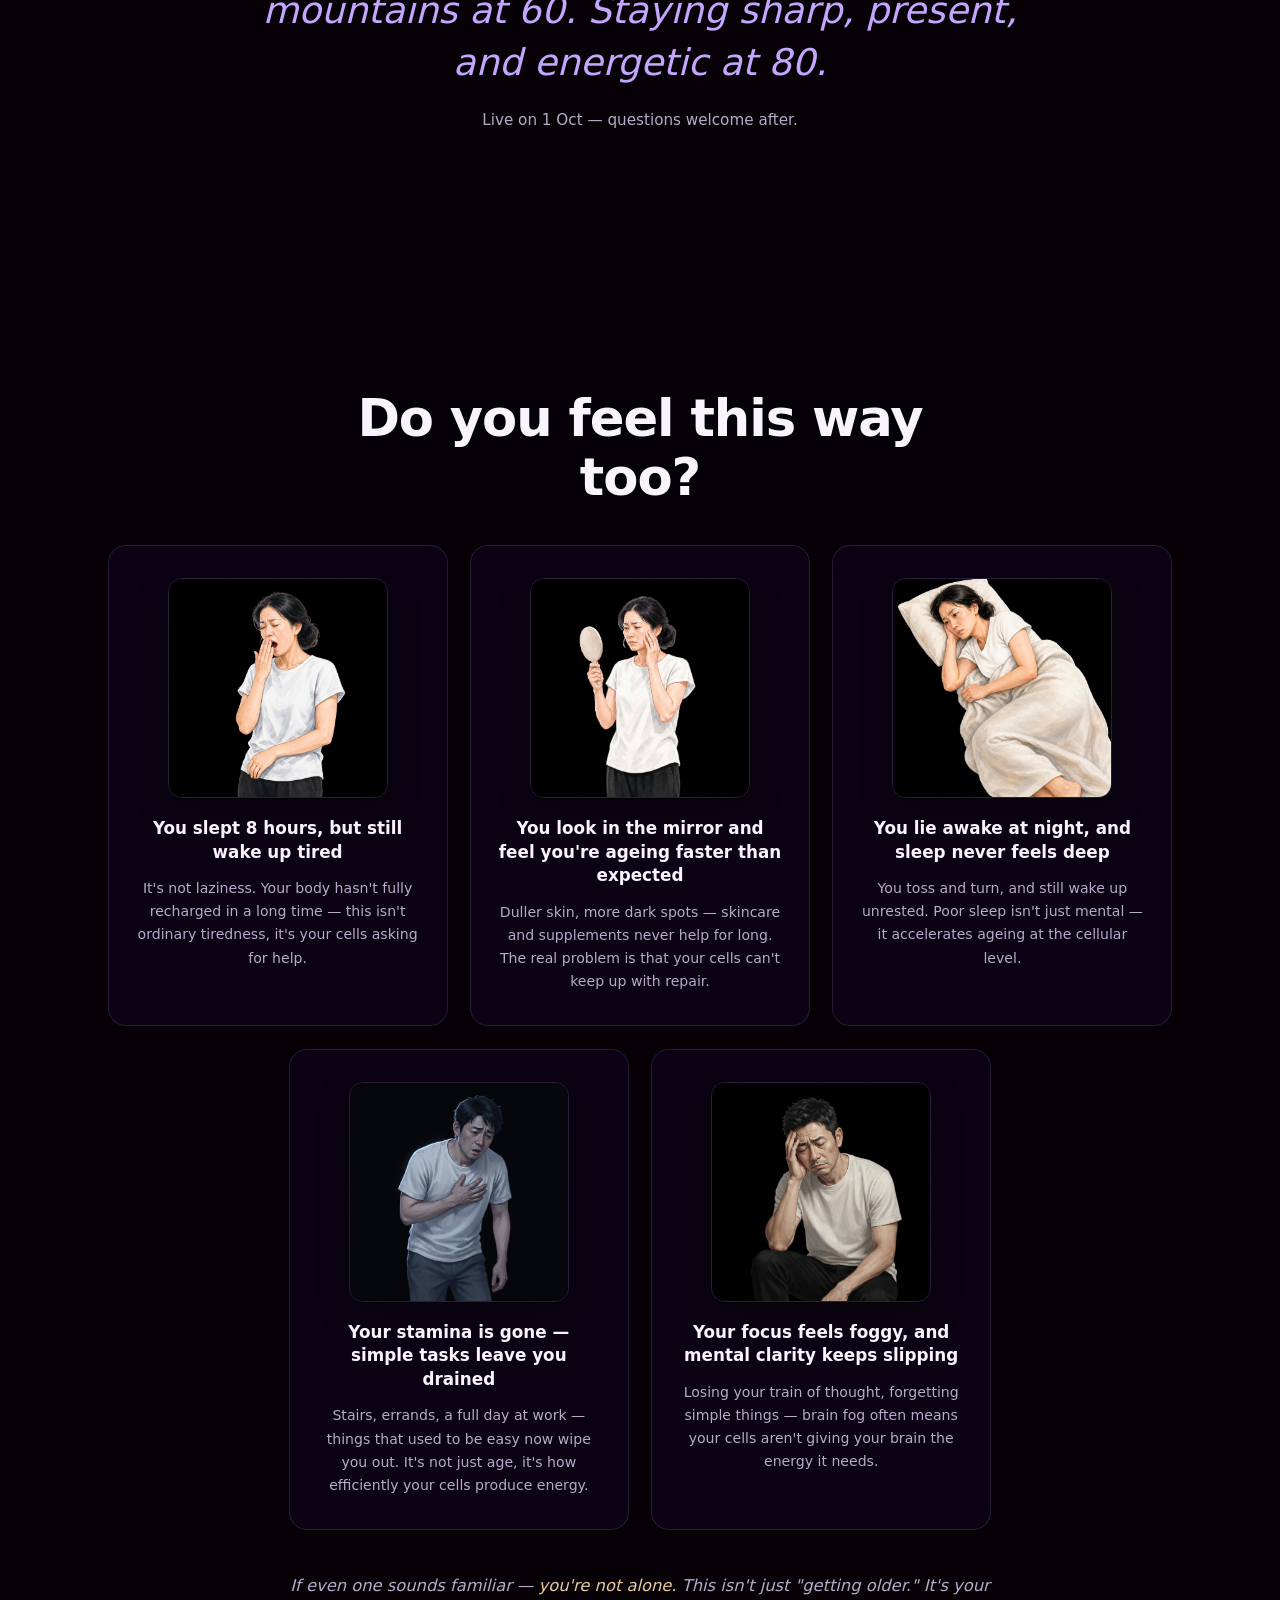
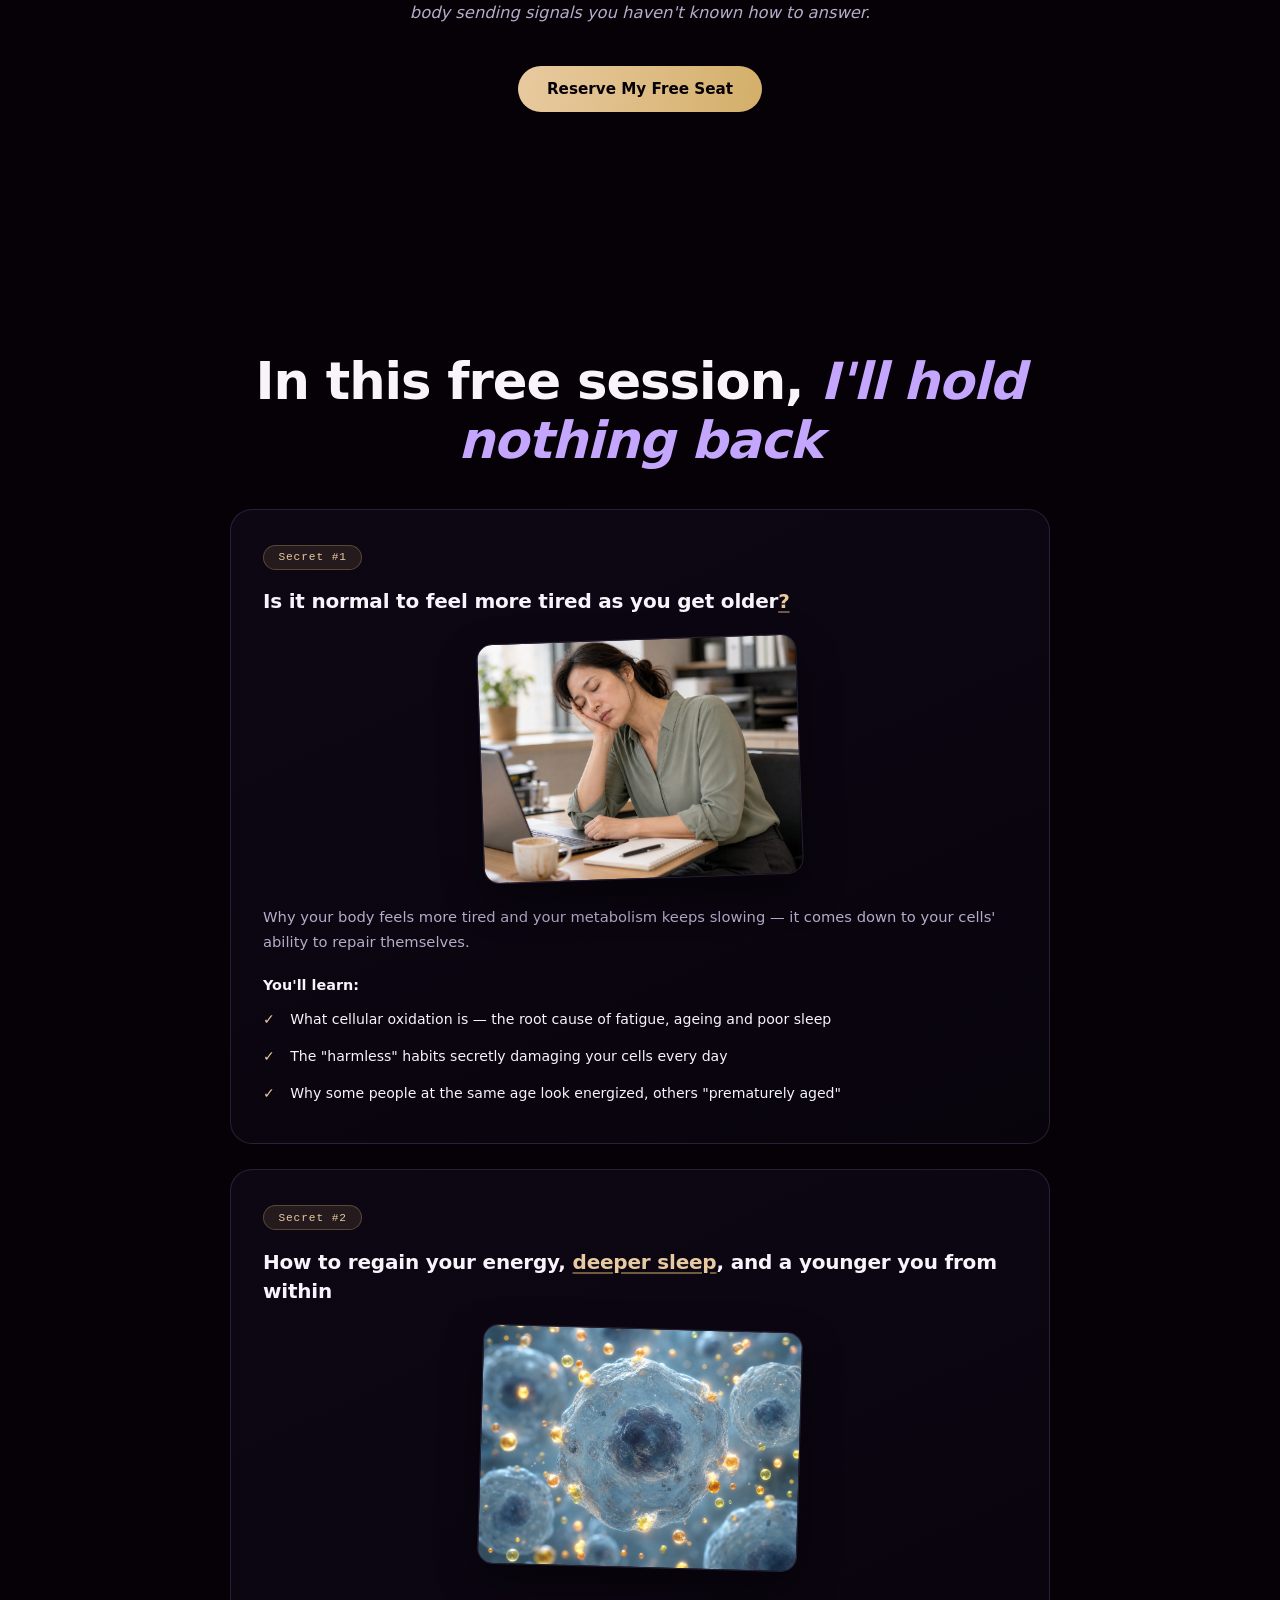
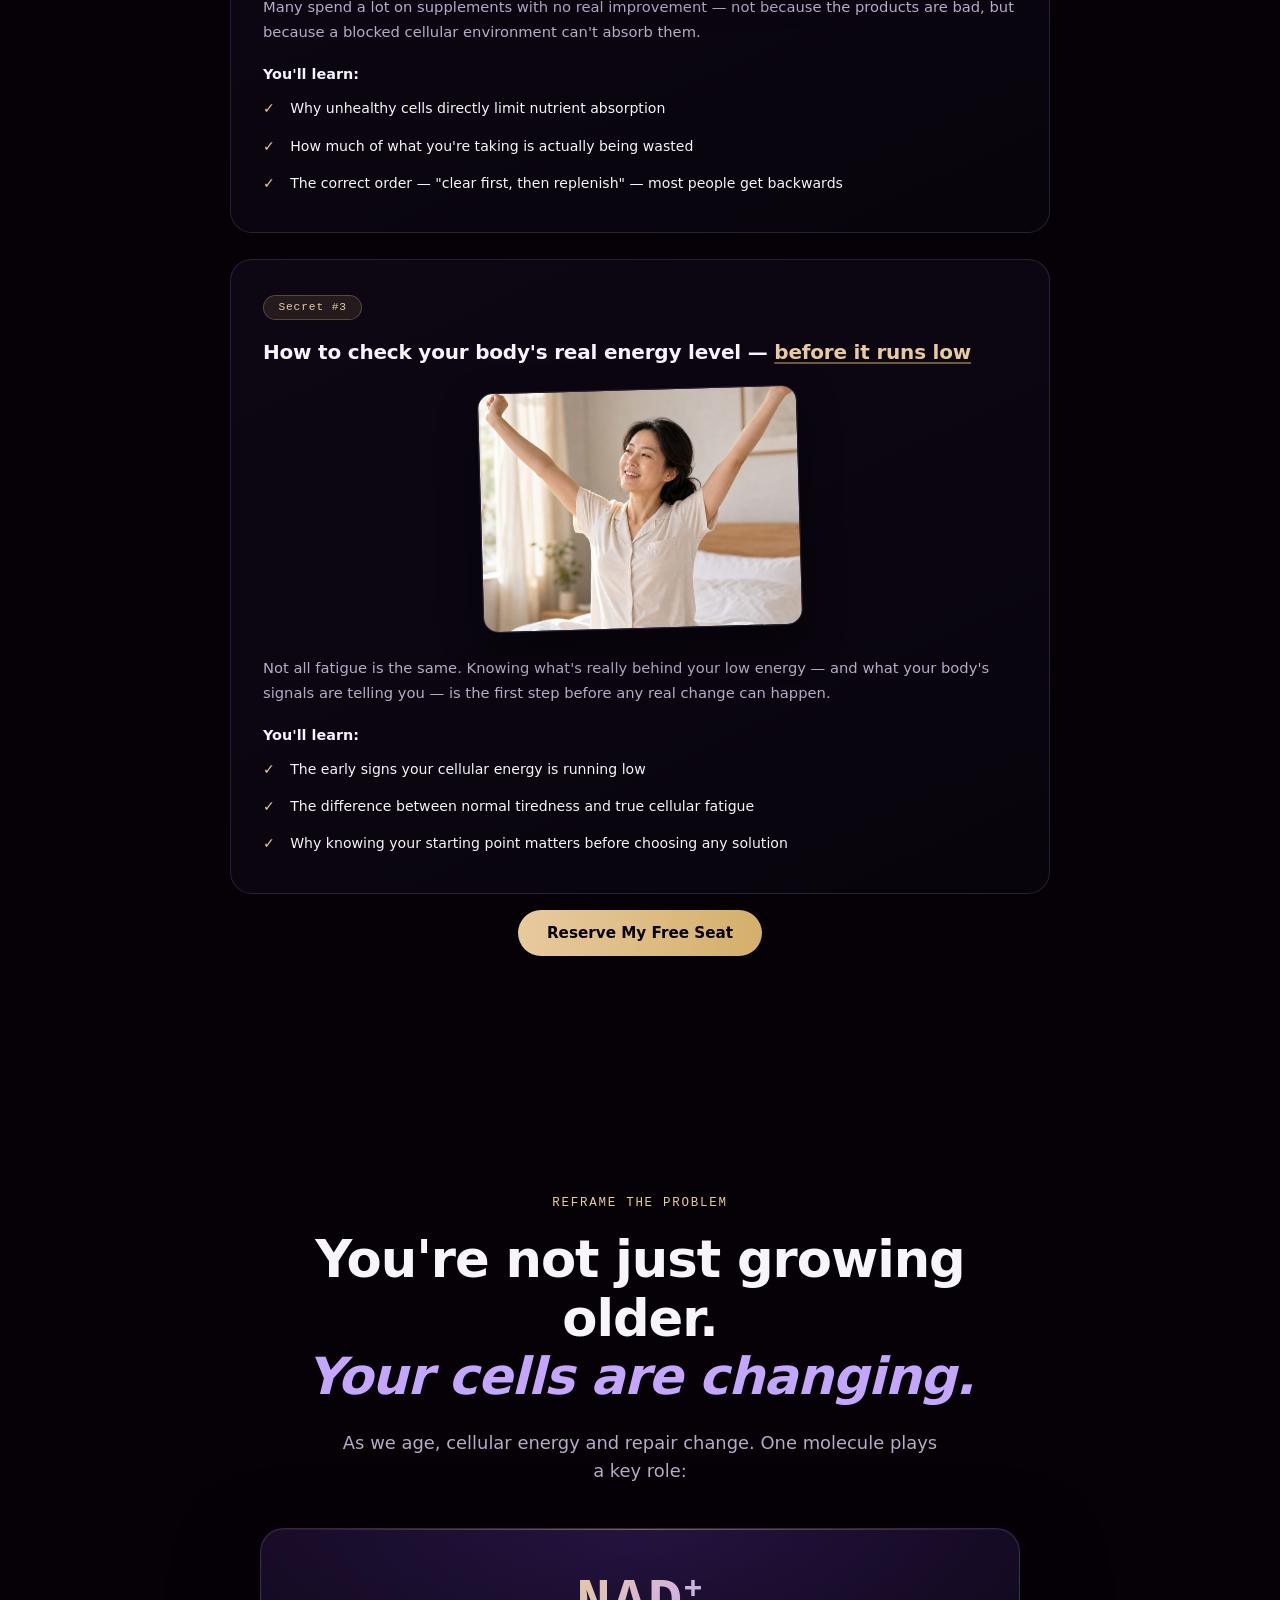
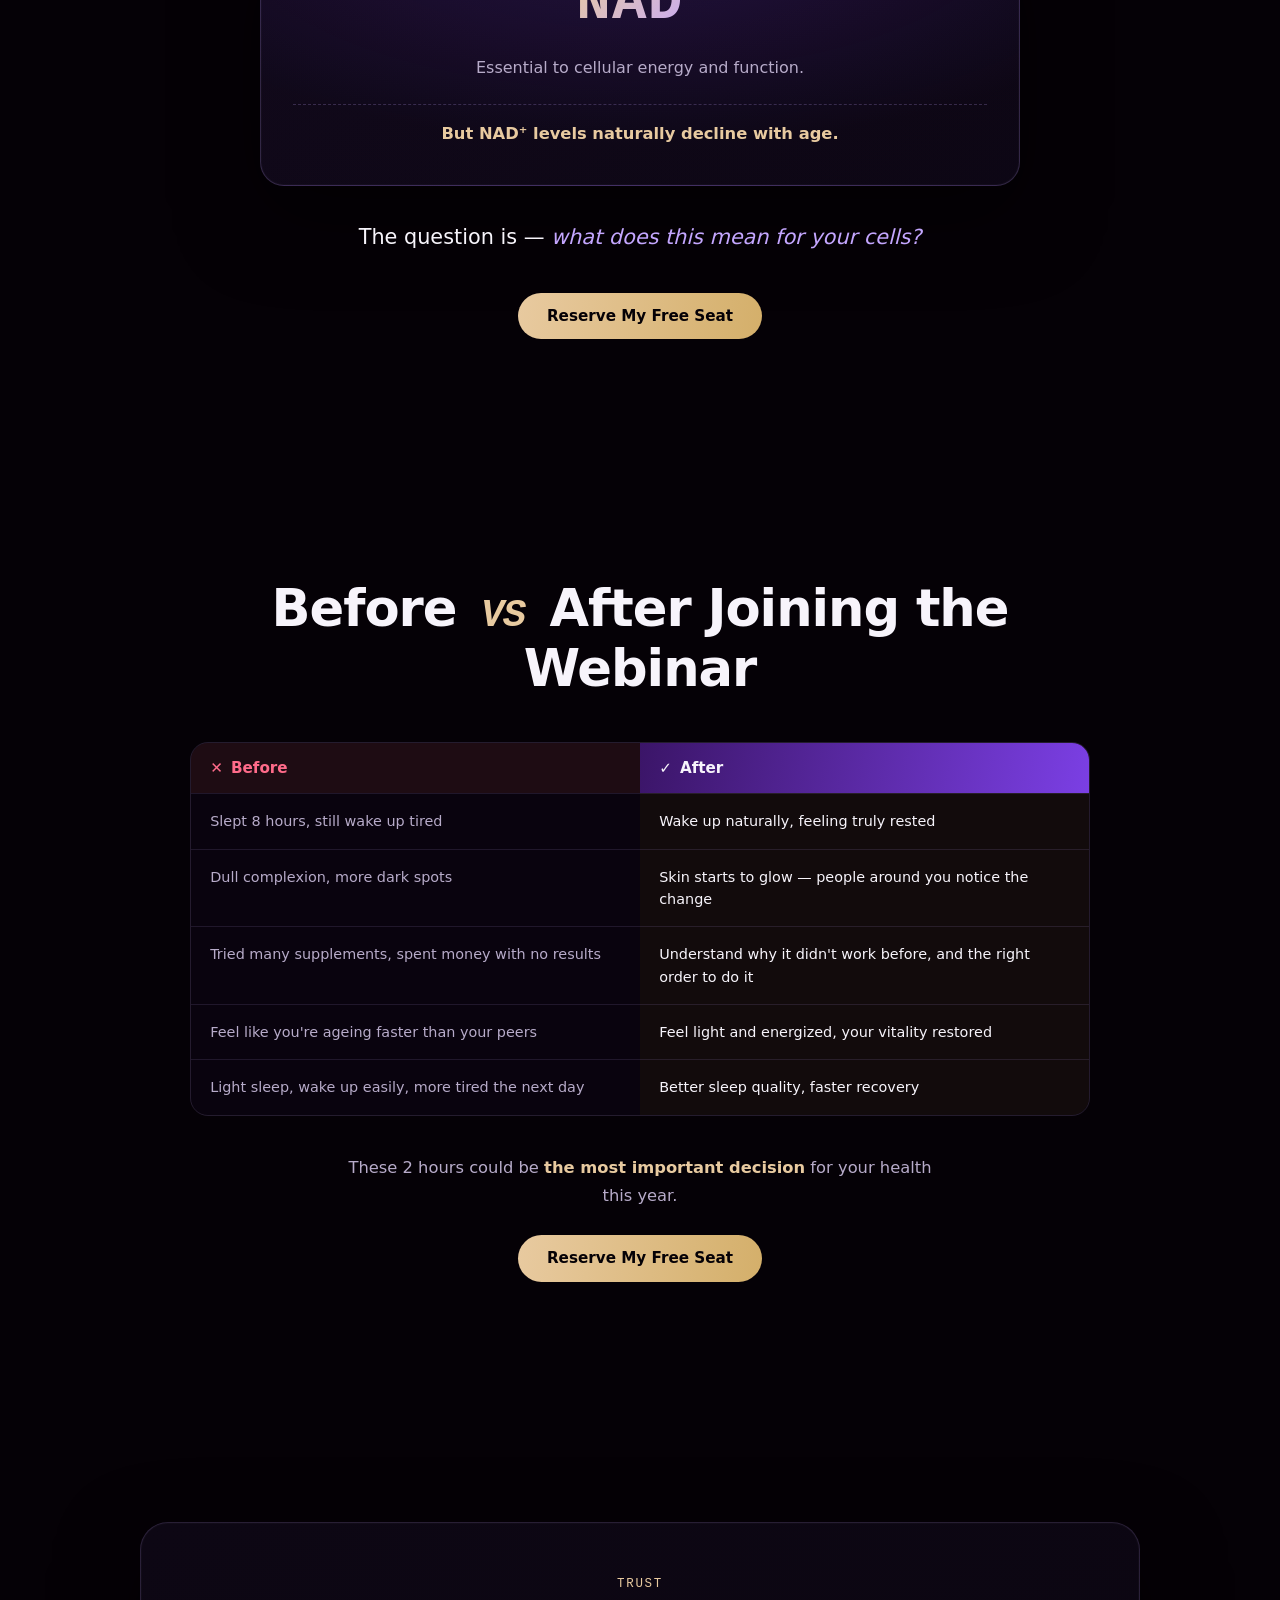
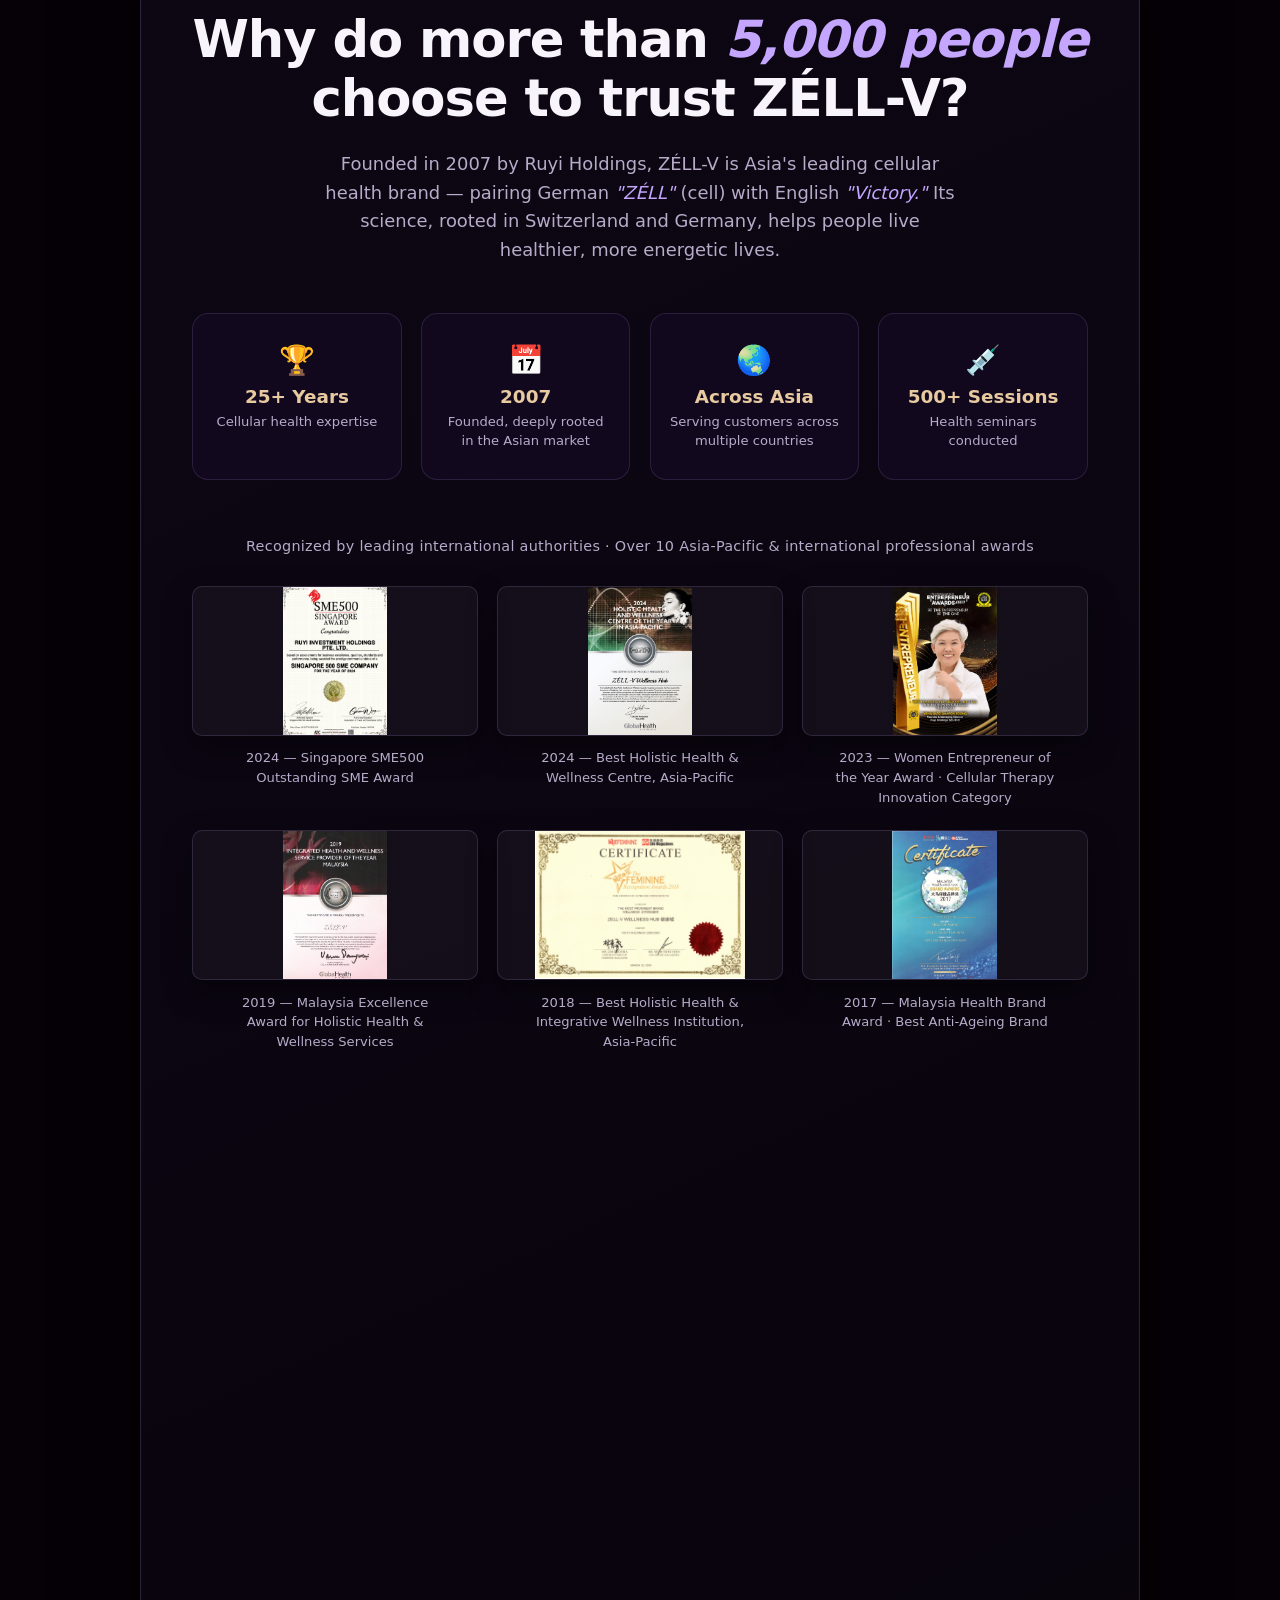
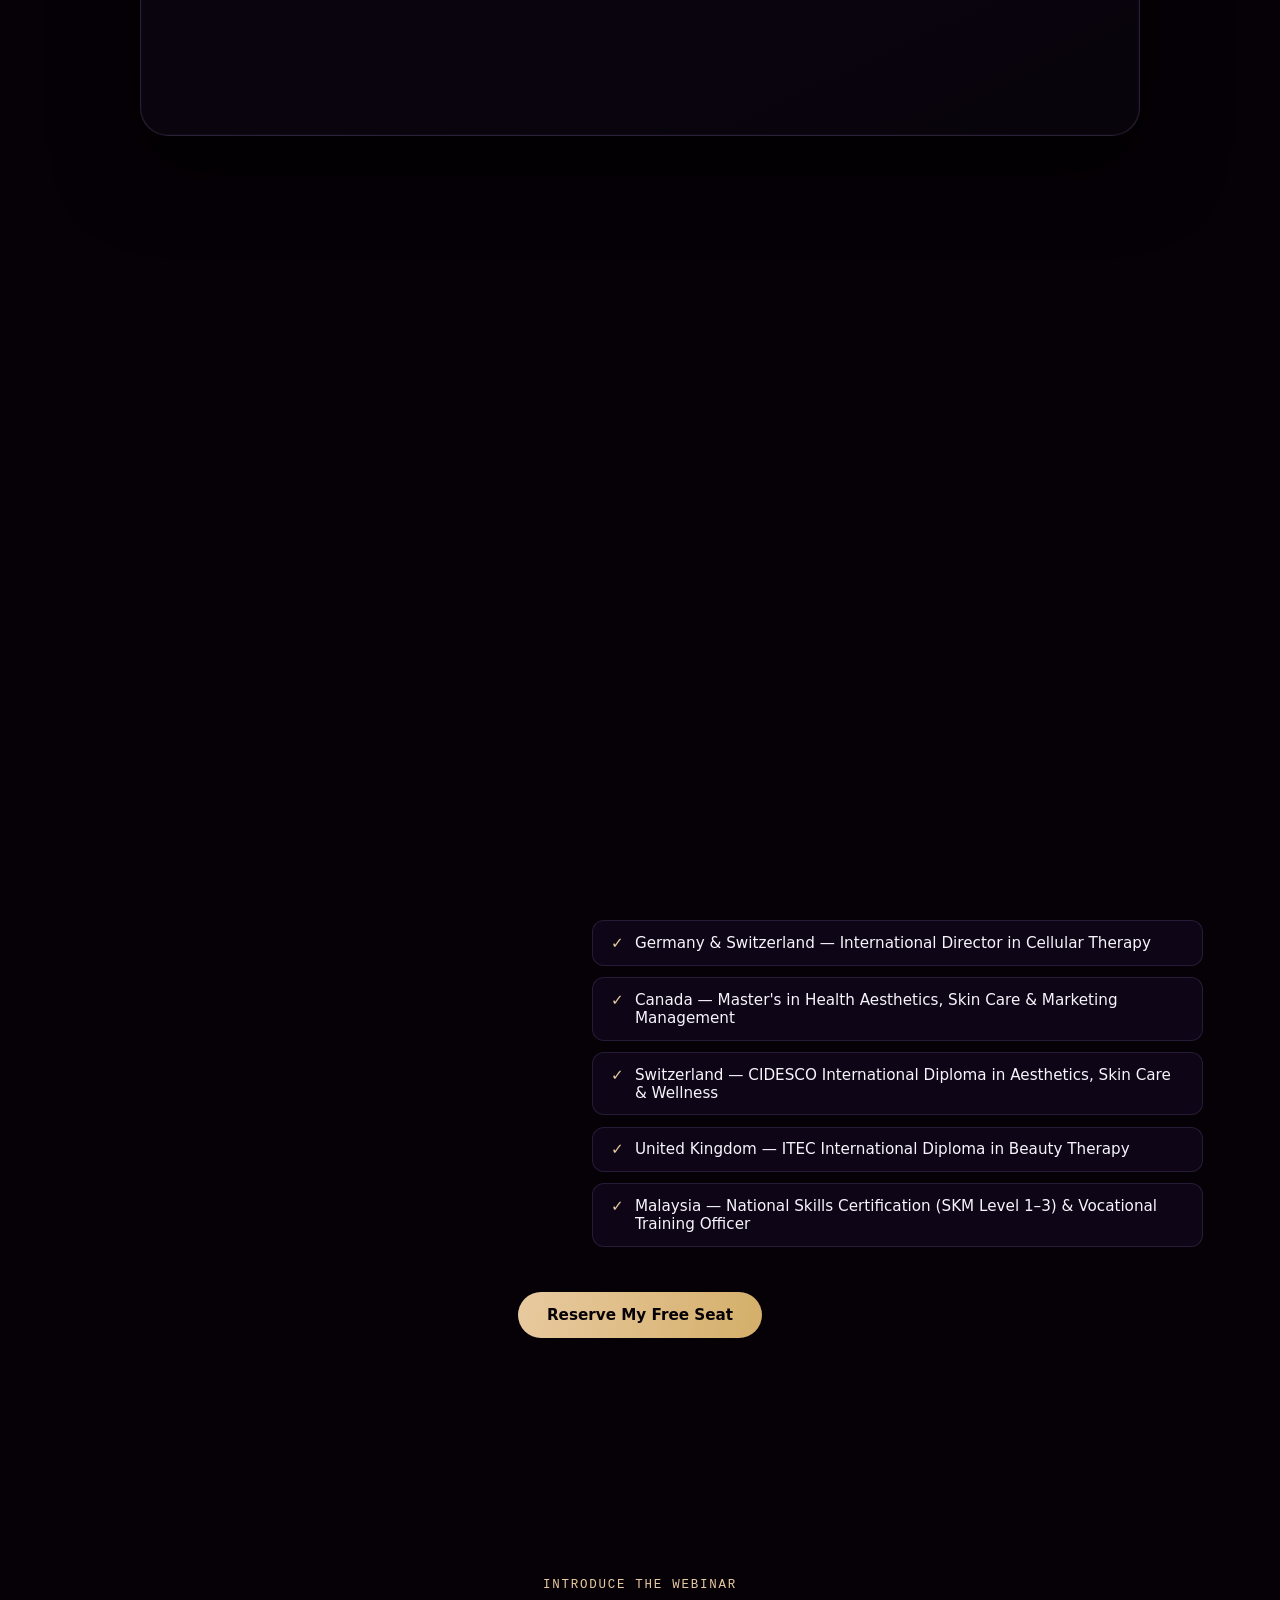
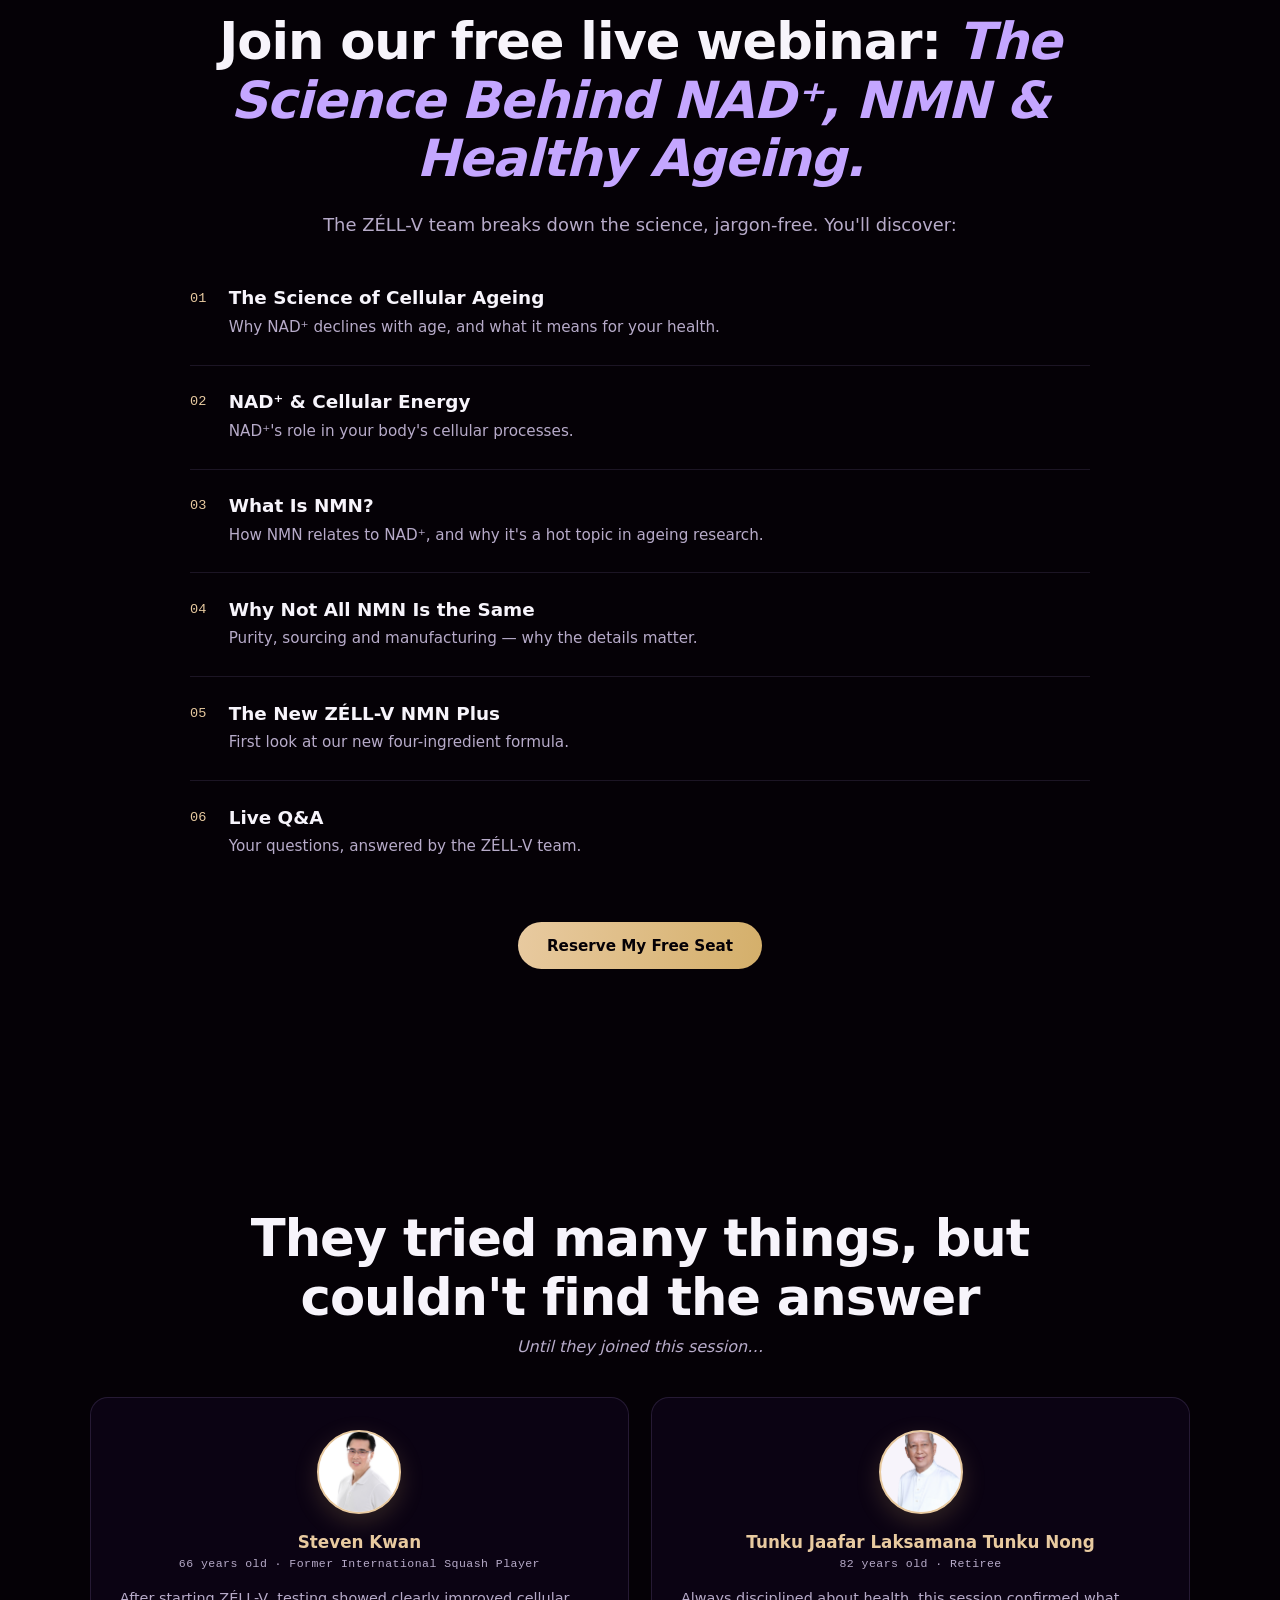
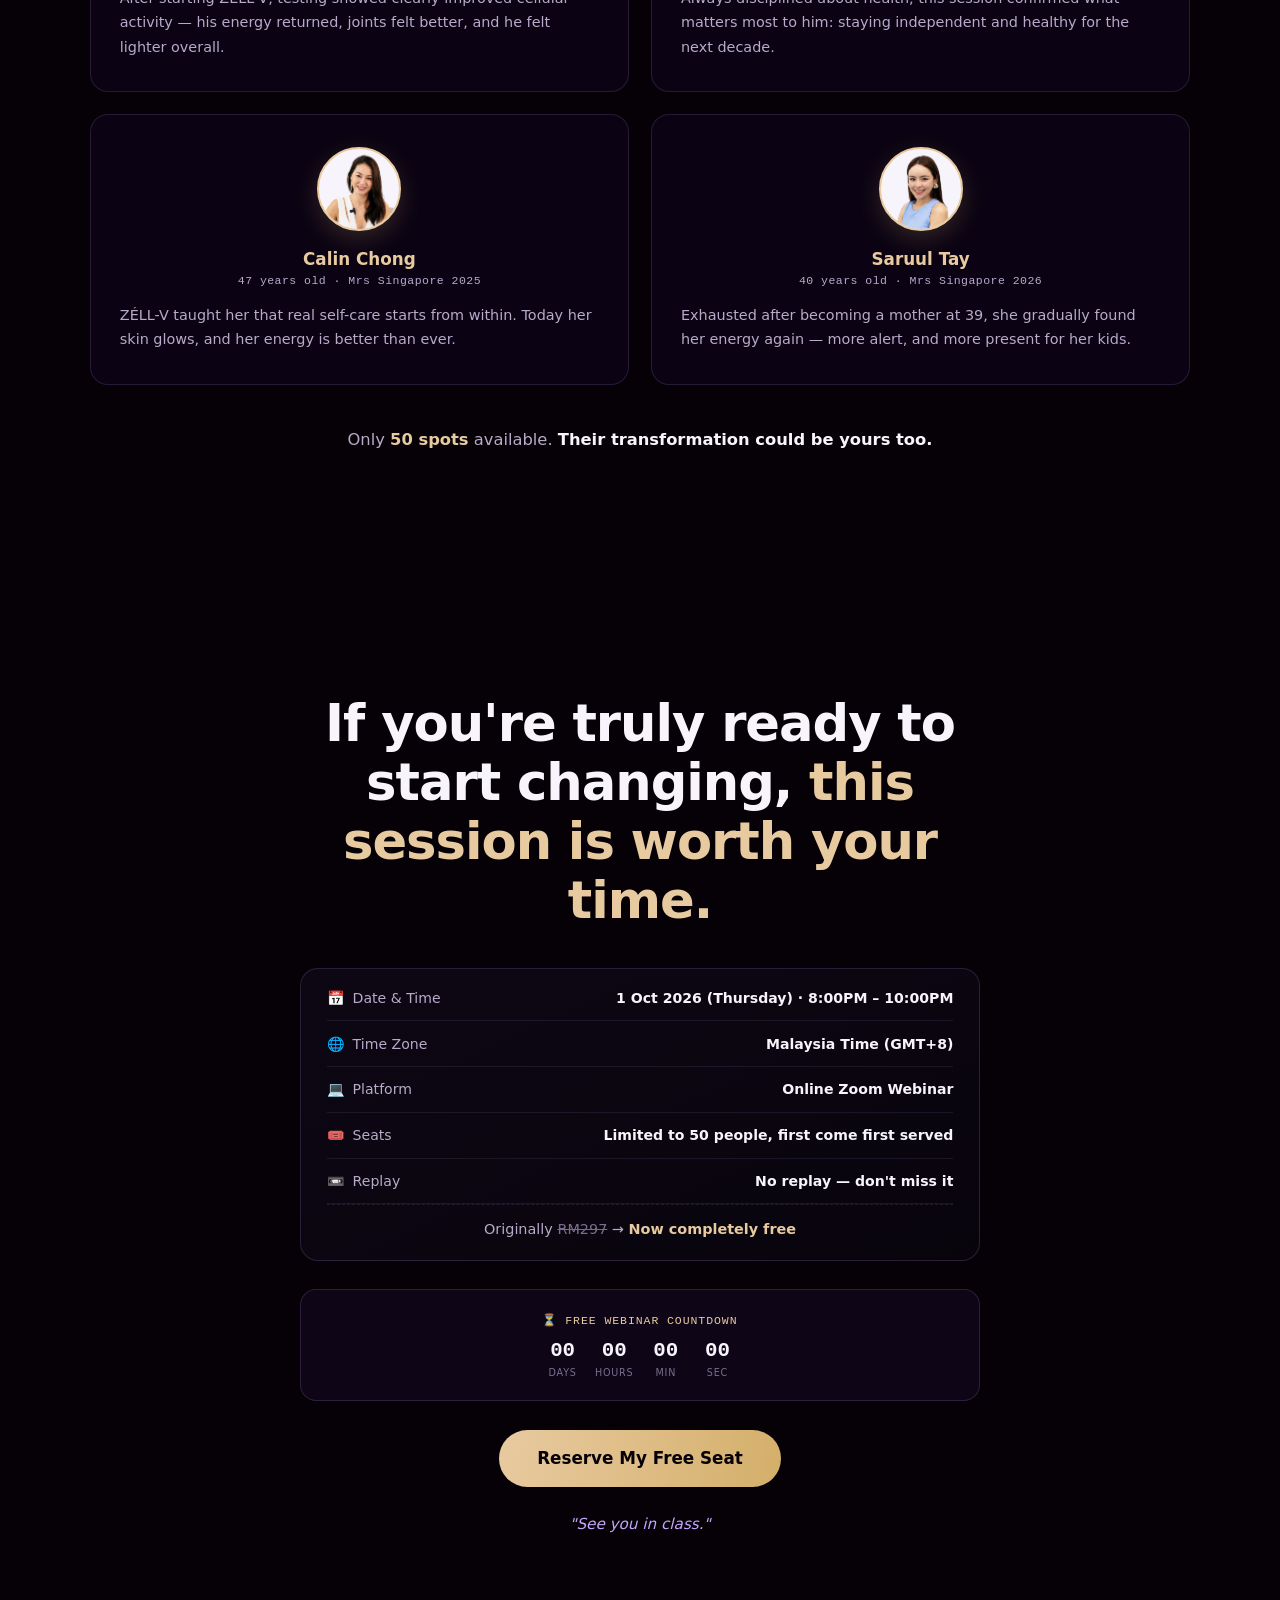
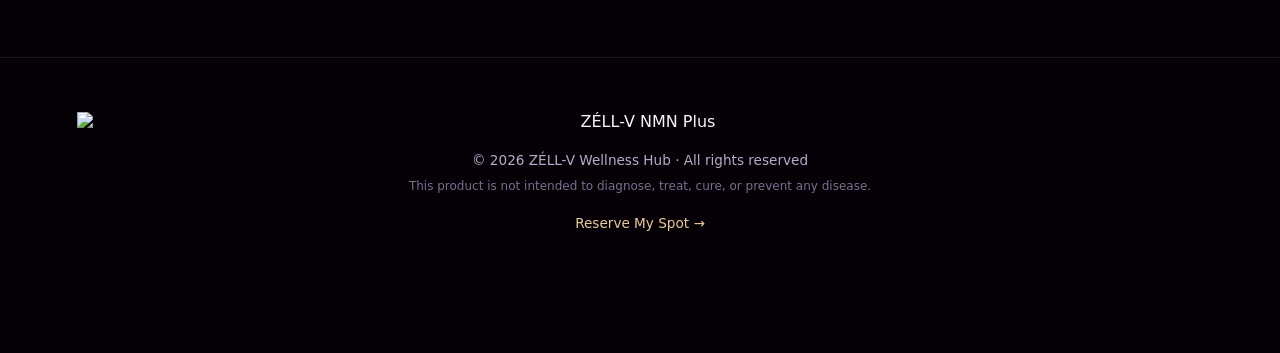
==== commit a87f2436: "upup" ====
--- a/index.html
+++ b/index.html
@@ -5,7 +5,7 @@
 <meta name="viewport" content="width=device-width, initial-scale=1">
 <title>ZÉLL-V NMN Plus — Live Launch Event</title>
 <meta name="description" content="Join the live launch of ZÉLL-V NMN Plus — the Swiss four-ingredient longevity formula. Reserve your seat in the WhatsApp community before the countdown ends.">
-<link rel="stylesheet" href="styles.css?v=28">
+<link rel="stylesheet" href="styles.css?v=30">
 
 <!-- Meta Pixel Code -->
 <script>
@@ -45,25 +45,15 @@
     <p class="hero-lead reveal delay-2">Learn how to <strong>reawaken your cells</strong> — more energy, deeper sleep, and a younger you from within.</p>
     </div>
 
-    <figure class="hero-poster reveal delay-2">
-      <img src="images/heroSpeakers.jpg" alt="The ZÉLL-V team">
-      <img src="images/heroSpeakers.jpg" alt="Today the wait is over — discover the birth of ZÉLL-V NMN Plus live and step into your new chapter of healthy longevity" hidden>
-    </figure>
-
-    <div class="hero-bottom">
-    <figure class="hero-speakers hero-speakers-solo reveal delay-3" hidden>
-      <img src="images/duoSpeaker.jpg" alt="Foong Zhi Yang and Siew Wei, ZÉLL-V webinar speakers" hidden>
-      <img class="hero-speaker-solo" src="images/siewWei.jpg" alt="Ee Siew Wei, ZÉLL-V webinar speaker">
-      <figcaption class="speaker-tag speaker-tag-left" hidden>
-        <strong>Foong Zhi Yang</strong>
-        <span>International Business &amp; Longevity Strategist</span>
-      </figcaption>
+    <figure class="hero-speakers hero-speakers-solo reveal delay-2">
+      <img class="hero-speaker-solo" src="images/michealWey.png" alt="Micheal Wey, ZÉLL-V Group Corporate Consultant and Director of Training">
       <figcaption class="speaker-tag speaker-tag-right">
-        <strong>Ee Siew Wei</strong>
-        <span>Cellular Health &amp; Longevity Consultant</span>
+        <strong>Micheal Wey 邁克魏老師</strong>
+        <span>Your Webinar Speaker</span>
       </figcaption>
     </figure>
 
+    <div class="hero-bottom">
     <ul class="hero-meta reveal delay-3">
       <li><span aria-hidden="true">📅</span> 1 Oct 2026 (Thu) · 8:00PM – 10:00PM MYT</li>
       <li><span aria-hidden="true">💻</span> Live on Zoom</li>
@@ -323,39 +313,28 @@
 </section>
 
 <!-- ═══════════════════ SPEAKERS ═══════════════════ -->
-<section class="speaker section" aria-label="Meet Your Speakers">
+<section class="speaker section" aria-label="Meet Your Speaker">
   <div class="speaker-list-inner">
-    <h2 class="t-headline speaker-headline reveal">Meet Your Speakers</h2>
+    <h2 class="t-headline speaker-headline reveal">Meet Your Speaker</h2>
 
     <div class="speaker-inner">
       <div class="speaker-img-wrap reveal">
-        <img src="images/zhiYang-cutout.png" alt="Foong Zhi Yang, International Business &amp; Longevity Strategist">
+        <img src="images/michealWey.png" alt="Micheal Wey, ZÉLL-V Group Corporate Consultant and Director of Training">
       </div>
       <div class="speaker-text">
         <p class="t-eyebrow reveal delay-1">Meet</p>
-        <h2 class="speaker-name reveal delay-1">Foong Zhi Yang</h2>
-        <p class="speaker-title reveal delay-2">International Business &amp; Longevity Strategist</p>
-        <p class="speaker-tagline reveal delay-2">Healthcare · Healthy Ageing · International Markets</p>
-        <p class="t-body reveal delay-3">Over the past 4 years in the healthcare and wellness industry, I have worked closely with clients, healthcare professionals, and business partners across international markets.</p>
-        <p class="t-body reveal delay-3">Through conversations with people from different backgrounds and stages of life, I've seen one thing repeatedly — as we grow older, people are not simply looking to live longer. They want to maintain their energy, mental clarity, mobility, and independence for the years ahead.</p>
-        <p class="t-body reveal delay-3">My role at ZÉLL-V is to connect people with the right knowledge, expertise, and healthy ageing solutions, while translating complex wellness and cellular health concepts into practical conversations that are easier to understand and apply.</p>
-      </div>
-    </div>
-
-    <div class="speaker-inner speaker-inner-reverse">
-      <div class="speaker-img-wrap reveal">
-        <img src="images/siewWei-cutout.png" alt="Ee Siew Wei, Cellular Health &amp; Longevity Consultant">
-      </div>
-      <div class="speaker-text">
-        <p class="t-eyebrow reveal delay-1">Meet</p>
-        <h2 class="speaker-name reveal delay-1">Ee Siew Wei</h2>
-        <p class="speaker-title reveal delay-2">Cellular Health &amp; Longevity Consultant</p>
-        <p class="t-body reveal delay-3">Over 5 years, my team and I have supported 5,000+ clients — professionals, mothers, and friends stepping into midlife — all feeling exhausted, low on energy, ageing faster than expected. Supplements and routine changes didn't help. It wasn't until we addressed things at the cellular level that they finally felt their bodies getting better.</p>
+        <h2 class="speaker-name reveal delay-1">Micheal Wey <span class="speaker-name-cn">邁克魏老師</span></h2>
+        <p class="speaker-title reveal delay-2">ZÉLL-V Group Corporate Consultant, Director of Training &amp; Senior Health Advisor</p>
+        <p class="speaker-tagline reveal delay-2">Cellular Therapy · Skin &amp; Body Care · Aromatherapy · Electrotherapy &amp; Phototherapy</p>
+        <p class="t-body reveal delay-3">With over 30 years of practical experience, Micheal Wey is a respected specialist in health management and cellular therapy. He has trained in France, the United Kingdom, Germany, Switzerland, Canada, the United States and Italy.</p>
+        <p class="t-body reveal delay-3">As ZÉLL-V's international trainer and consultant, he has helped thousands of clients improve their skin and body health through effective treatment programmes and personalised wellness solutions.</p>
 
         <div class="speaker-checklist reveal delay-3" role="list">
-          <div class="speaker-check" role="listitem">5+ years as a Cellular Health Consultant</div>
-          <div class="speaker-check" role="listitem">Supported 5,000+ clients with fatigue, ageing and sleep issues</div>
-          <div class="speaker-check" role="listitem">ZÉLL-V Certified — technology rooted in Swiss &amp; German research</div>
+          <div class="speaker-check" role="listitem">Germany &amp; Switzerland — International Director in Cellular Therapy</div>
+          <div class="speaker-check" role="listitem">Canada — Master's in Health Aesthetics, Skin Care &amp; Marketing Management</div>
+          <div class="speaker-check" role="listitem">Switzerland — CIDESCO International Diploma in Aesthetics, Skin Care &amp; Wellness</div>
+          <div class="speaker-check" role="listitem">United Kingdom — ITEC International Diploma in Beauty Therapy</div>
+          <div class="speaker-check" role="listitem">Malaysia — National Skills Certification (SKM Level 1–3) &amp; Vocational Training Officer</div>
         </div>
       </div>
     </div>
--- a/styles.css
+++ b/styles.css
@@ -320,6 +320,7 @@
   mask-image:linear-gradient(to bottom, #000 72%, transparent 100%);
 }
 .speaker-name{ font-size:clamp(1.7rem,3.2vw,2.4rem); font-weight:700; letter-spacing:-.01em; margin-bottom:.4rem; }
+.speaker-name-cn{ color:var(--gold-soft); font-weight:600; letter-spacing:.02em; }
 .speaker-title{ font-family:var(--font-mono); font-size:.85rem; letter-spacing:.06em; color:var(--muted); margin-bottom:.4rem; }
 .speaker-tagline{ font-size:.85rem; color:var(--gold-soft); margin-bottom:1.2rem; }
 .speaker-checklist{ display:flex; flex-direction:column; gap:.7rem; margin:1.8rem 0; }
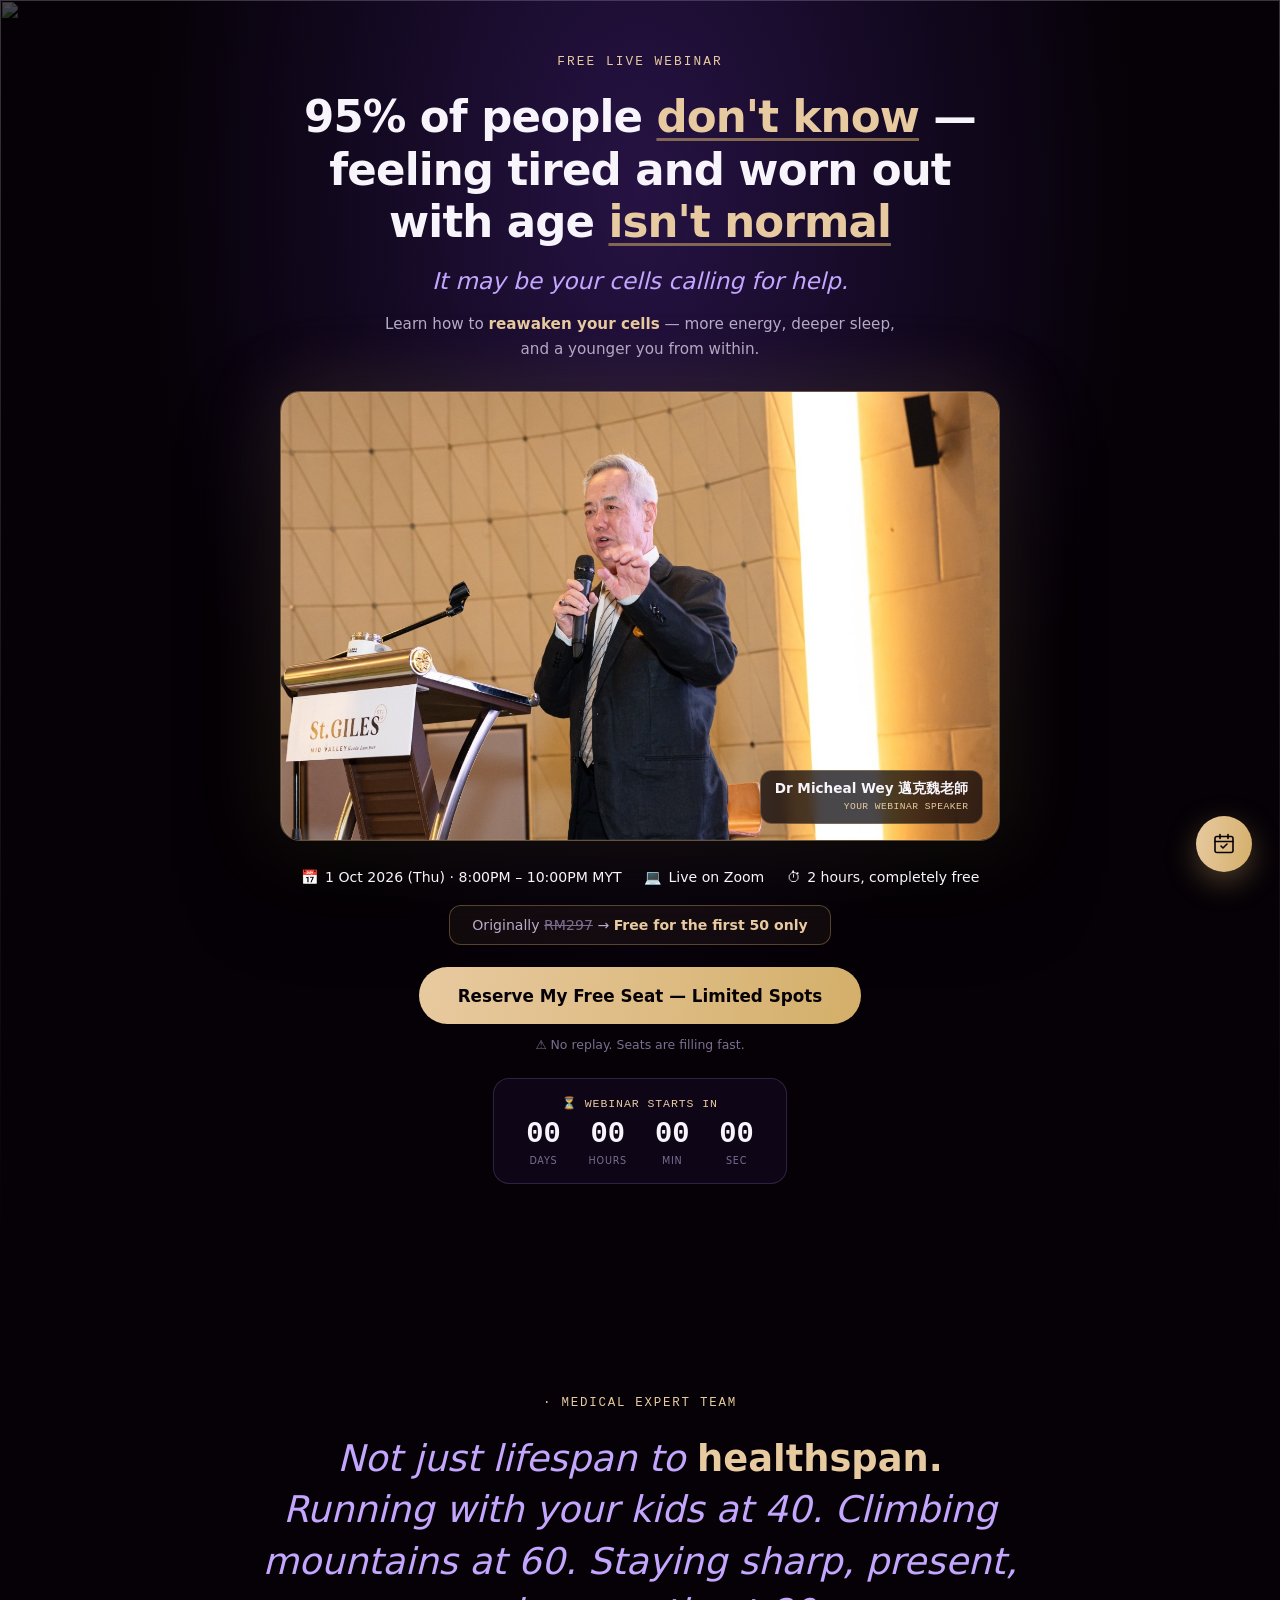
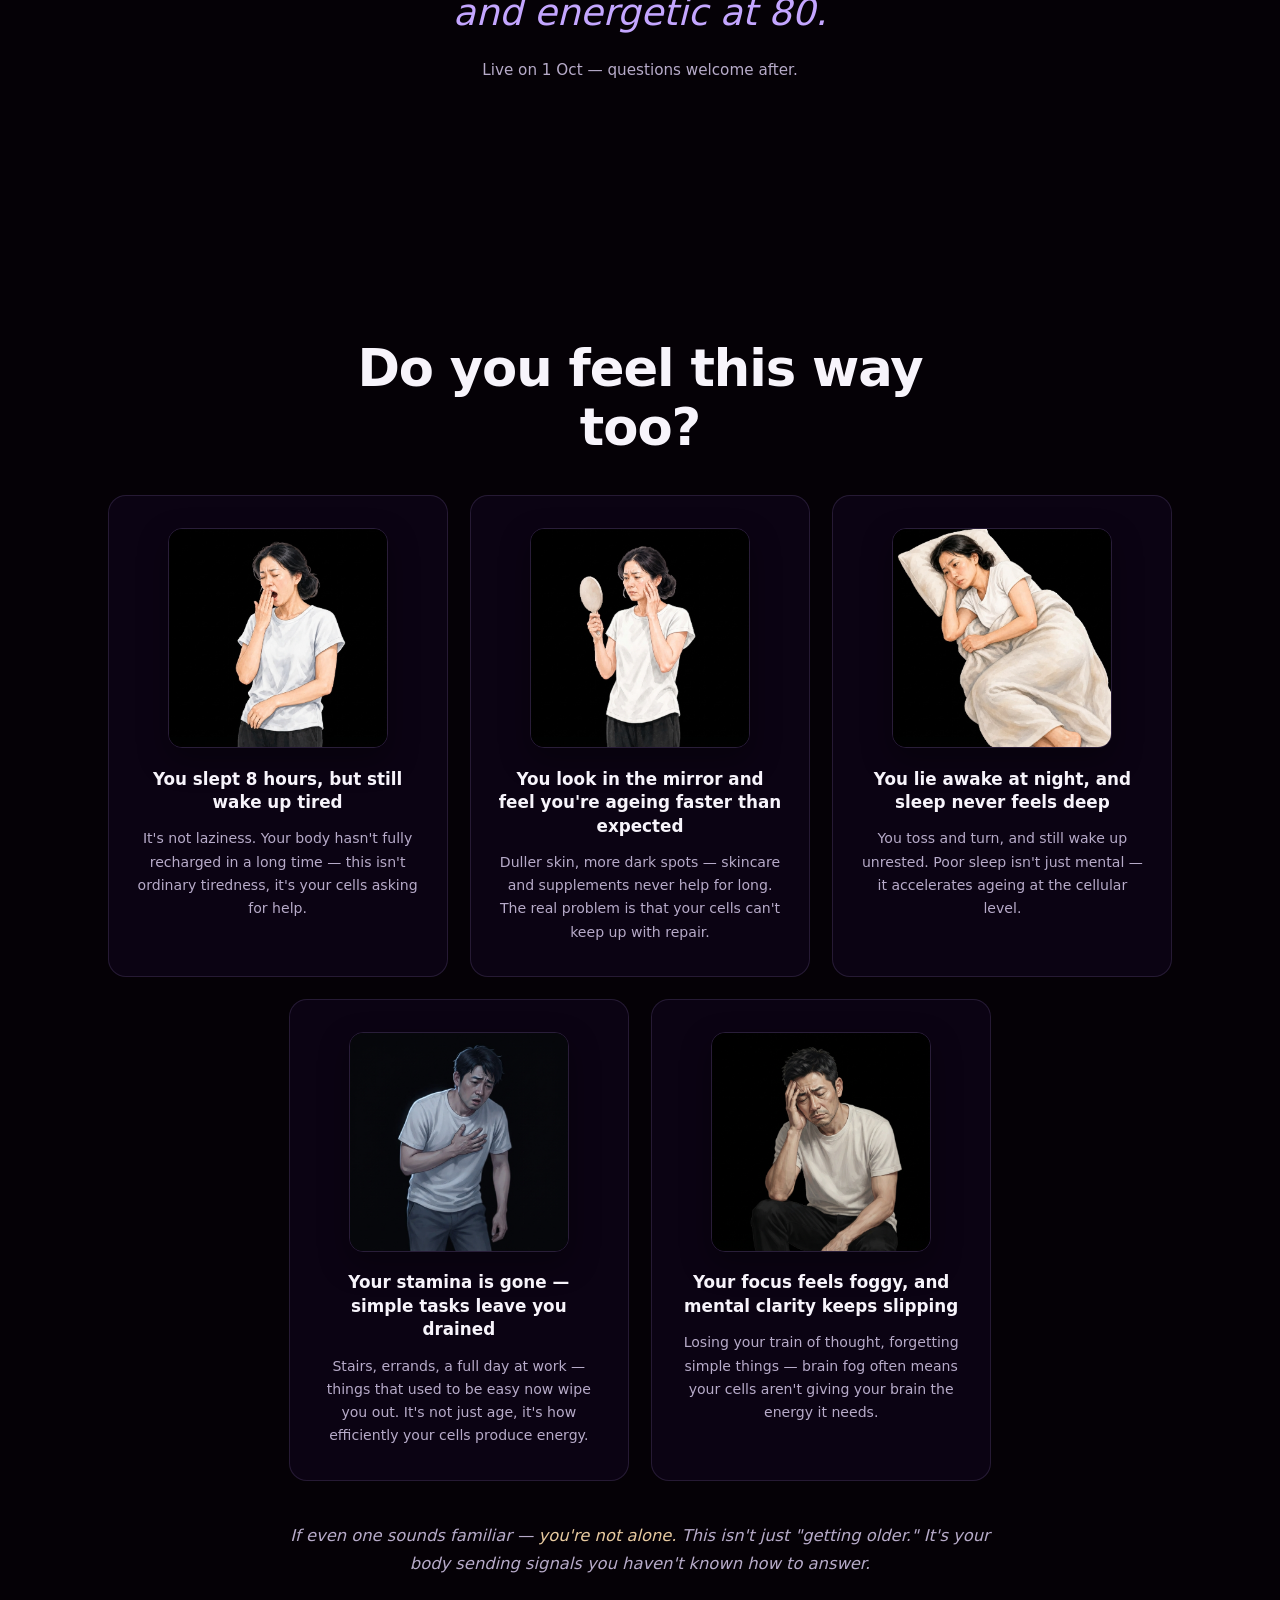
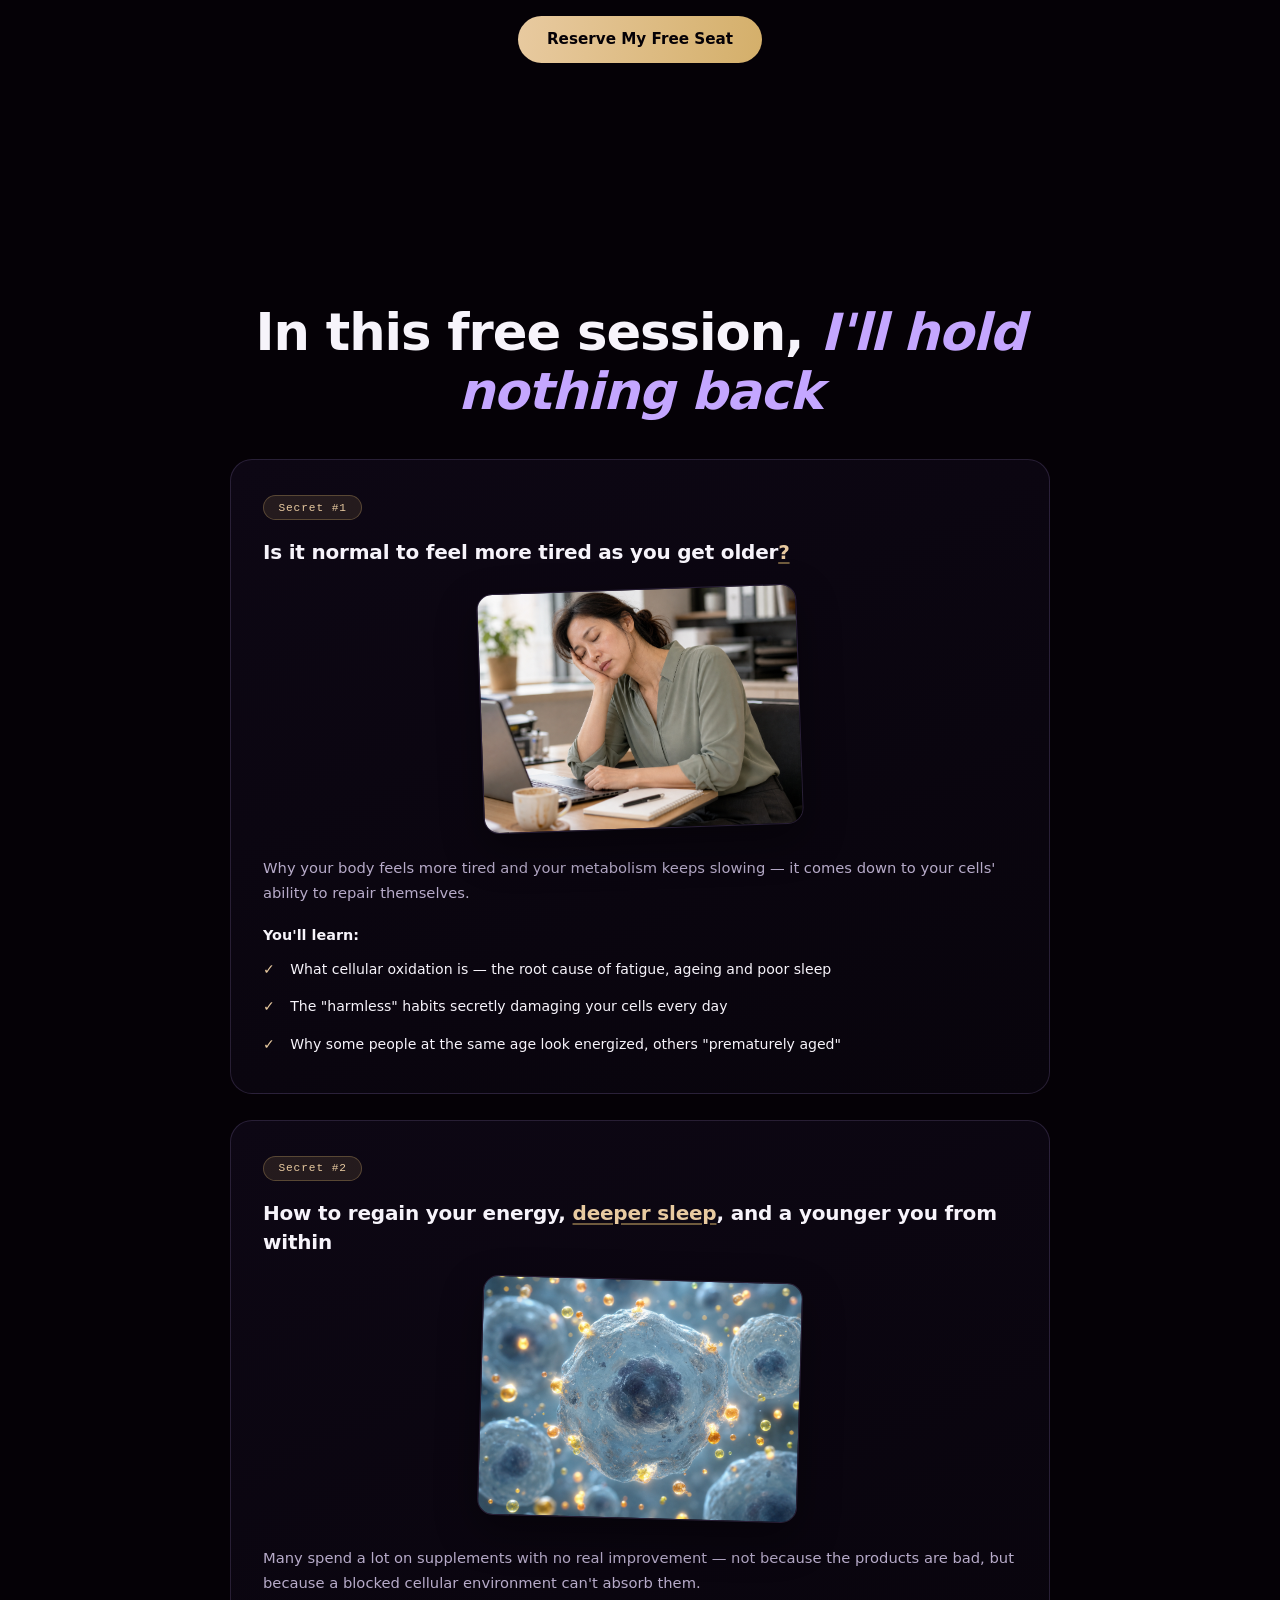
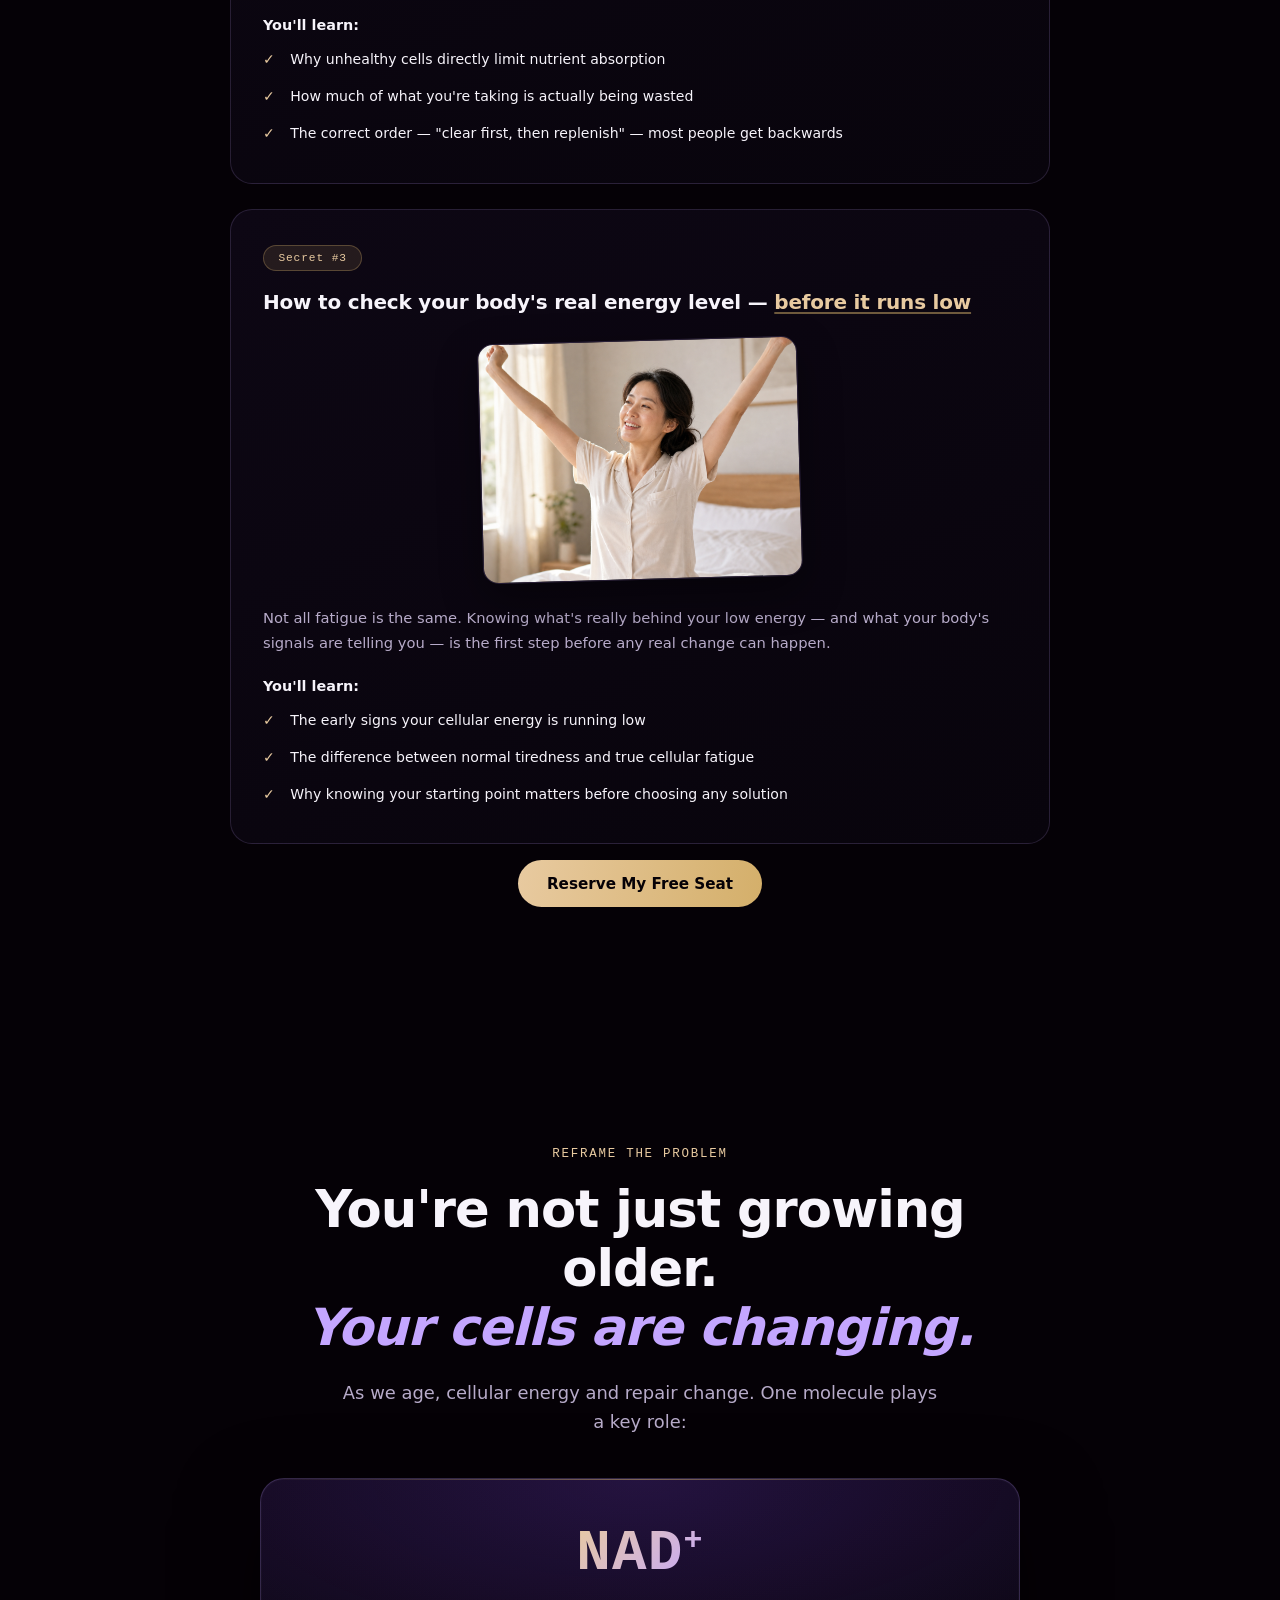
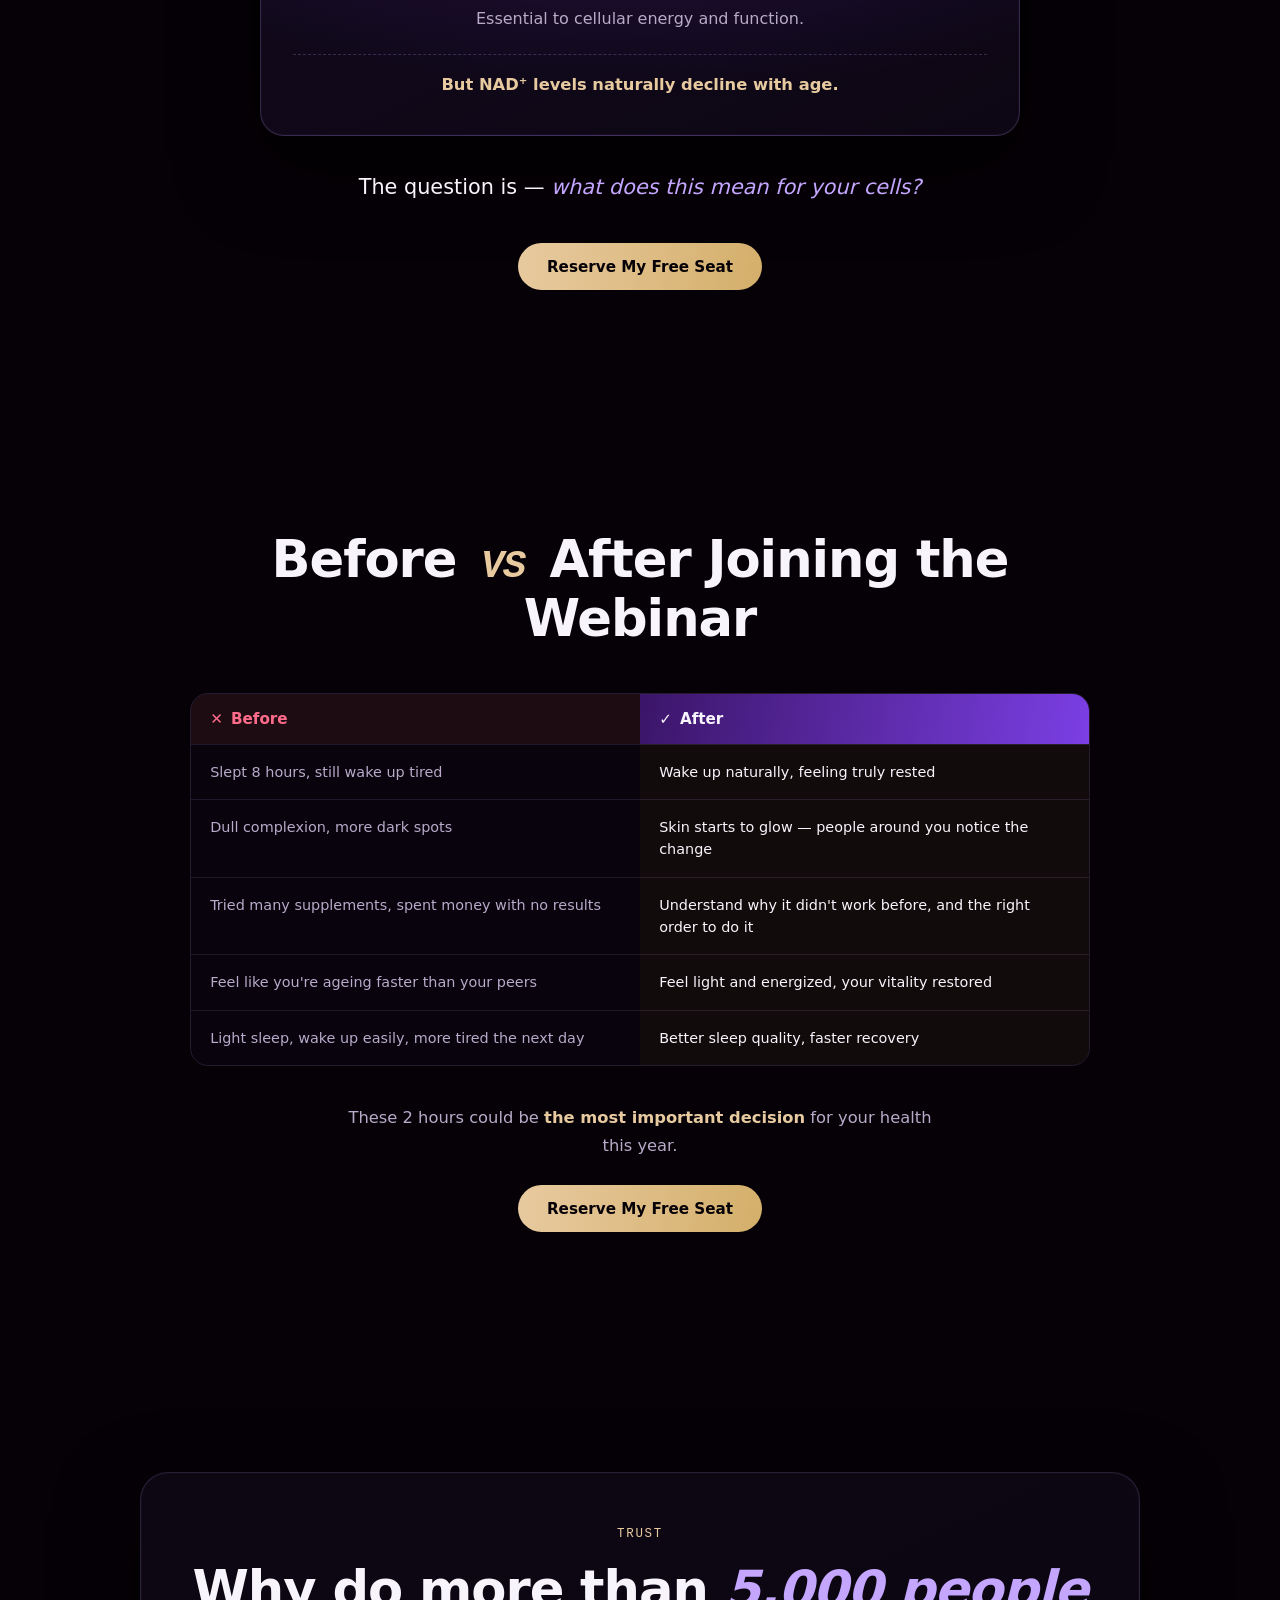
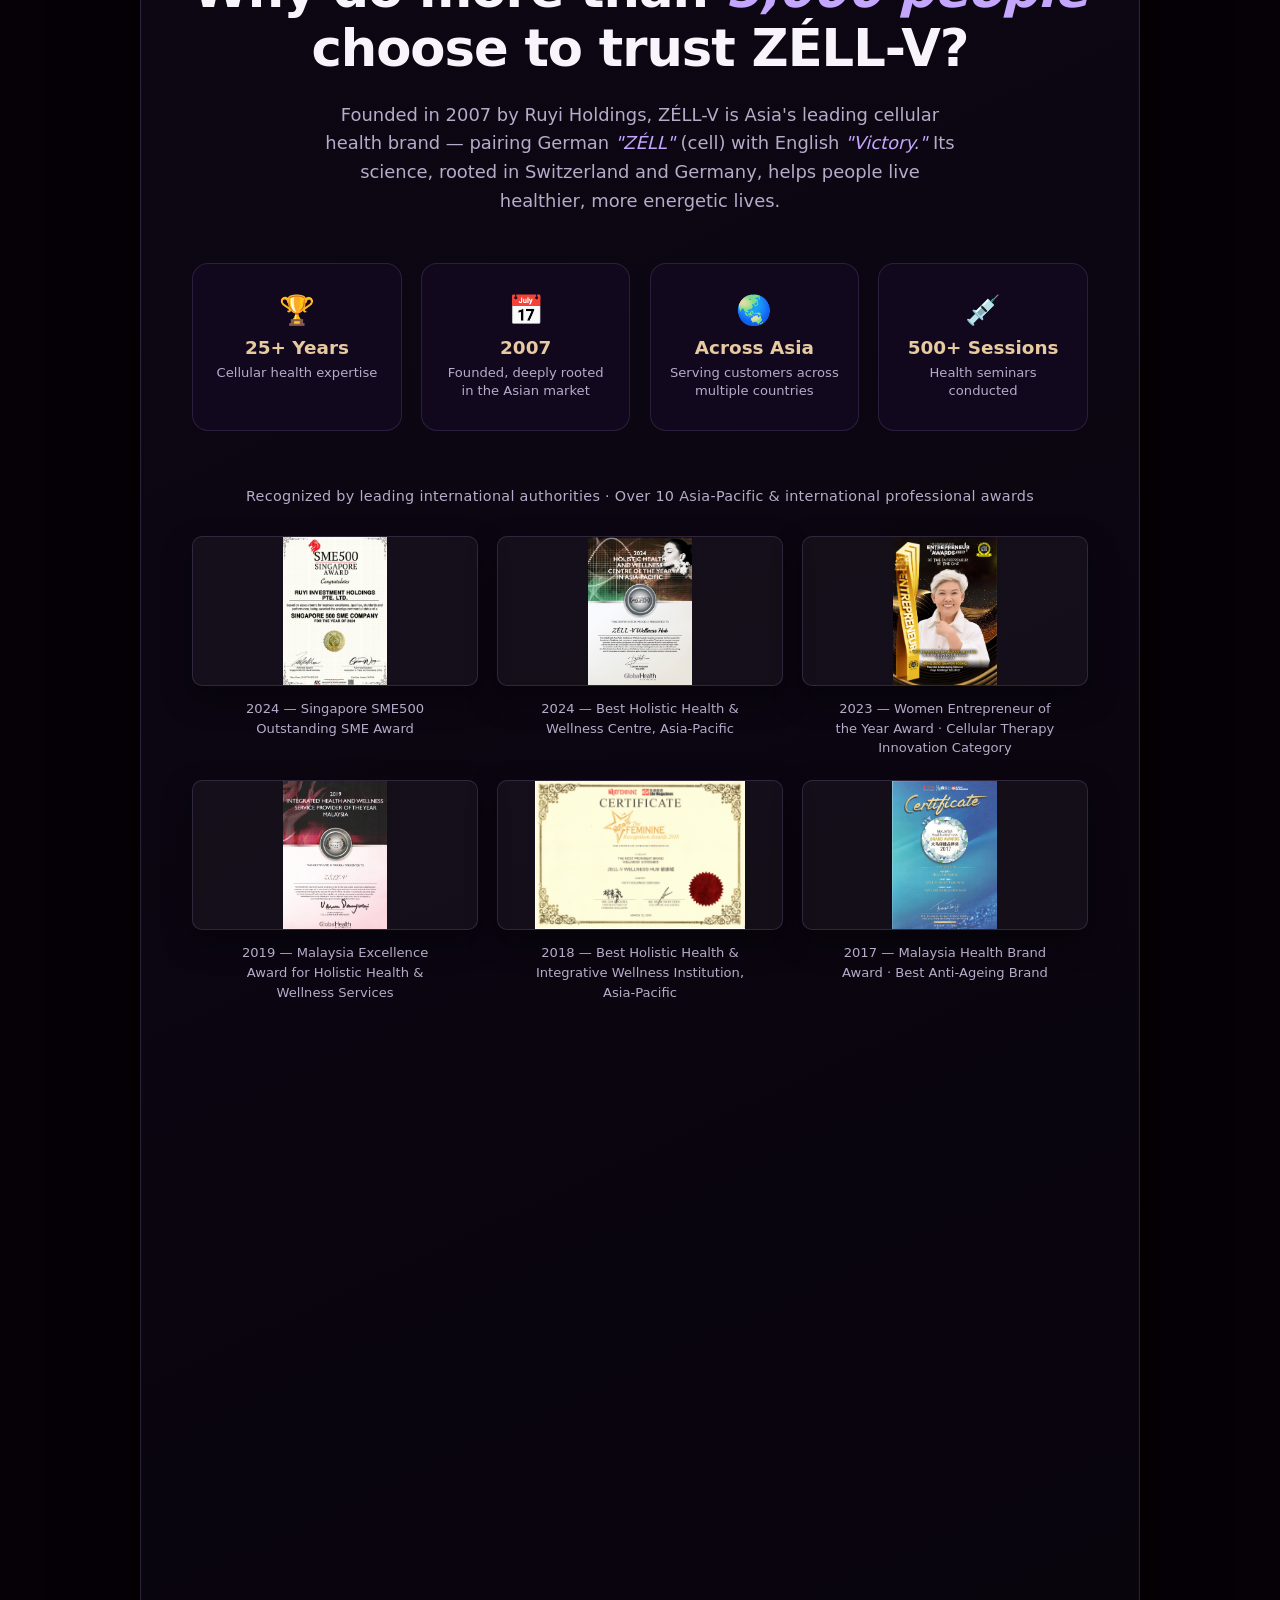
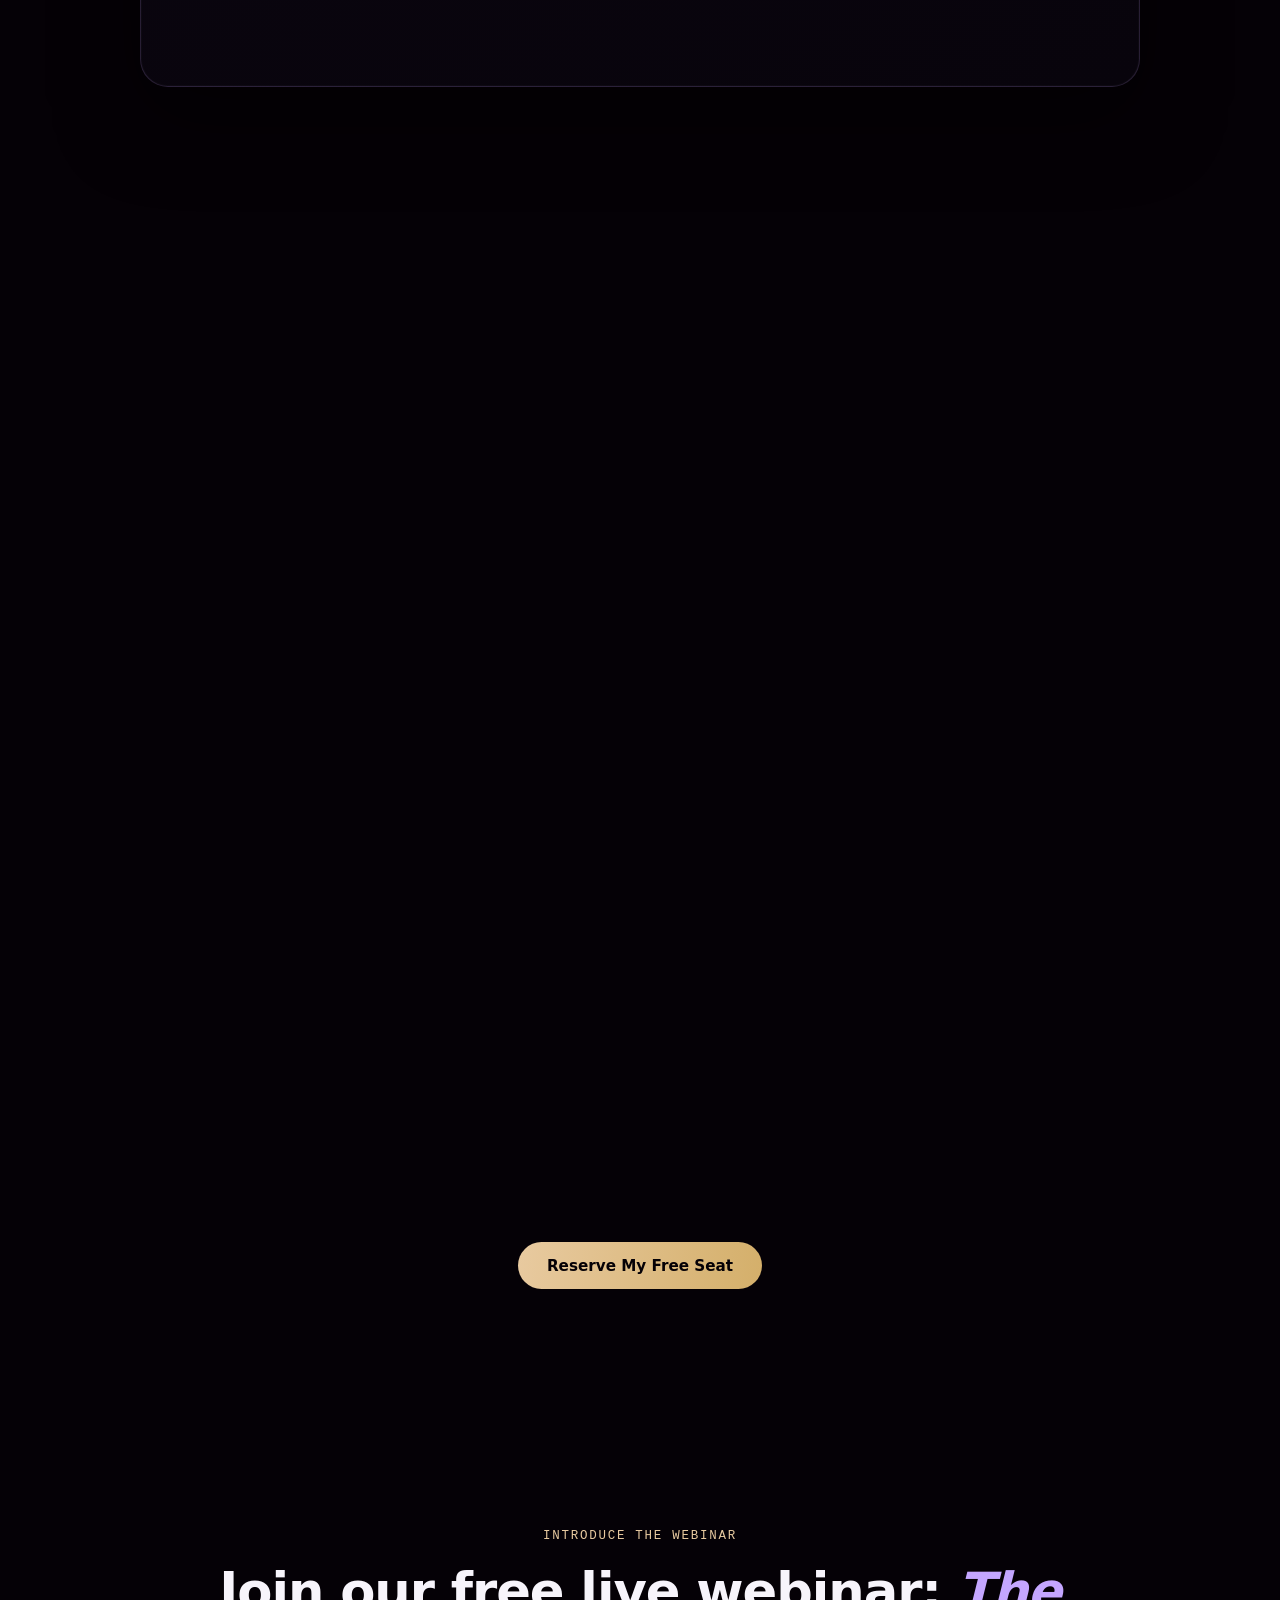
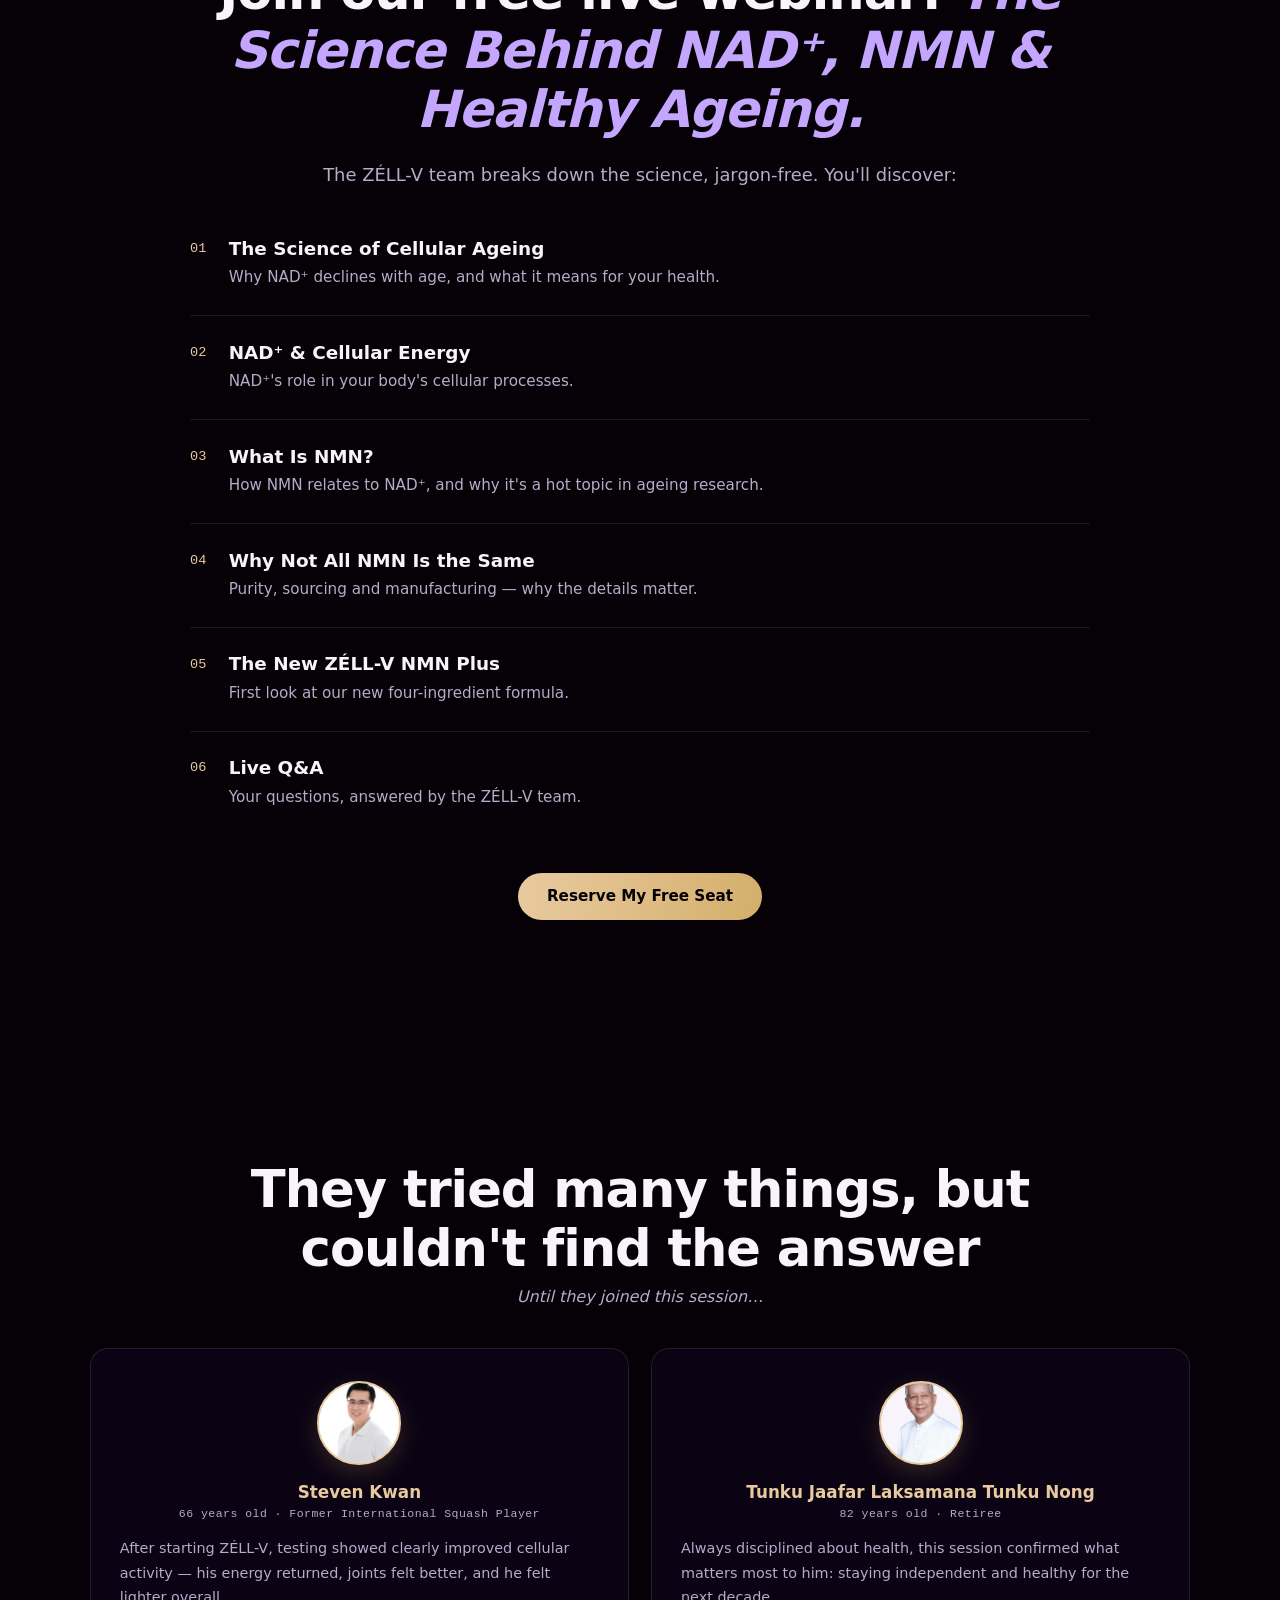
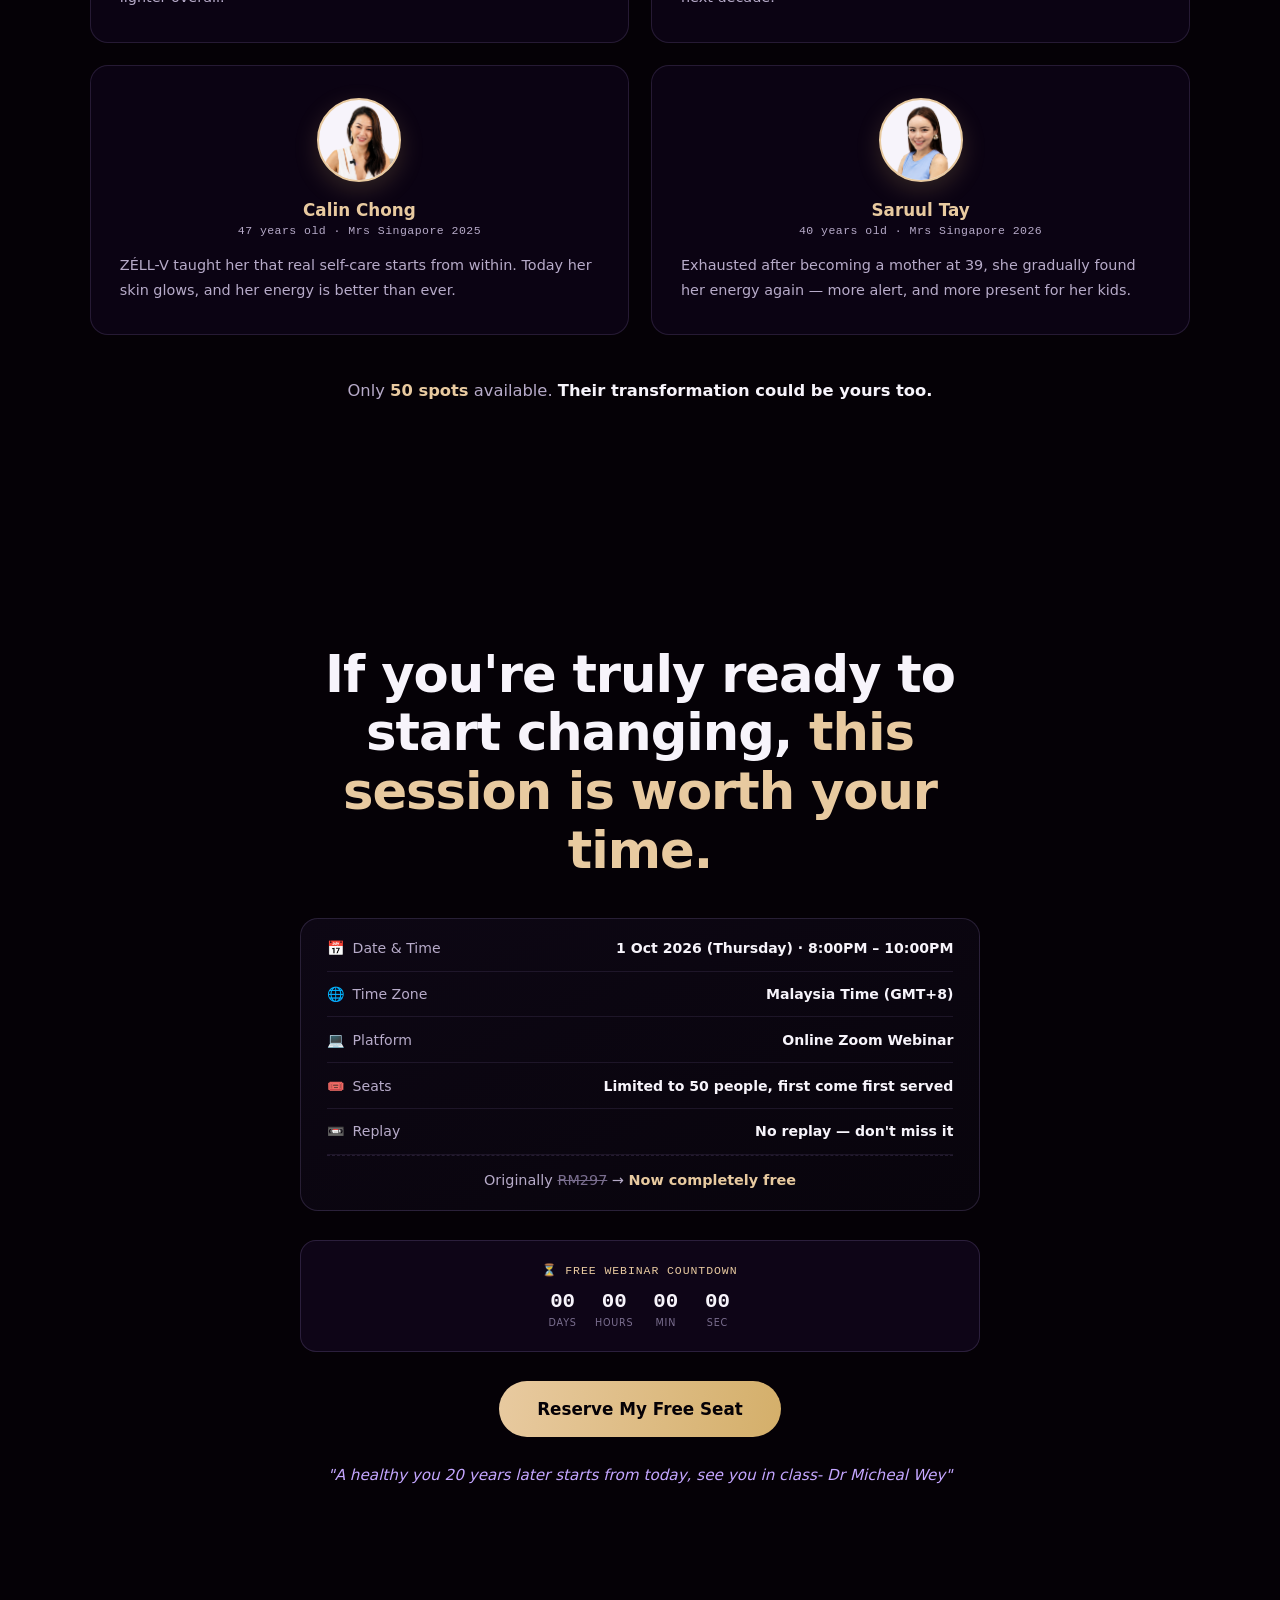
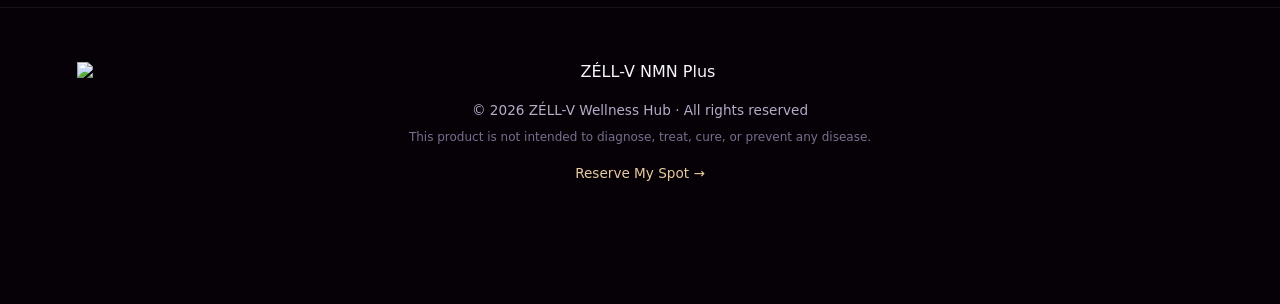
==== commit 57875d0b: "pic" ====
--- a/index.html
+++ b/index.html
@@ -5,7 +5,7 @@
 <meta name="viewport" content="width=device-width, initial-scale=1">
 <title>ZÉLL-V NMN Plus — Live Launch Event</title>
 <meta name="description" content="Join the live launch of ZÉLL-V NMN Plus — the Swiss four-ingredient longevity formula. Reserve your seat in the WhatsApp community before the countdown ends.">
-<link rel="stylesheet" href="styles.css?v=30">
+<link rel="stylesheet" href="styles.css?v=31">
 
 <!-- Meta Pixel Code -->
 <script>
@@ -45,10 +45,10 @@
     <p class="hero-lead reveal delay-2">Learn how to <strong>reawaken your cells</strong> — more energy, deeper sleep, and a younger you from within.</p>
     </div>
 
-    <figure class="hero-speakers hero-speakers-solo reveal delay-2">
-      <img class="hero-speaker-solo" src="images/michealWey.png" alt="Micheal Wey, ZÉLL-V Group Corporate Consultant and Director of Training">
+    <figure class="hero-poster reveal delay-2">
+      <img src="images/heroDrMicheal.jpg" alt="Dr Micheal Wey speaking on stage">
       <figcaption class="speaker-tag speaker-tag-right">
-        <strong>Micheal Wey 邁克魏老師</strong>
+        <strong>Dr Micheal Wey 邁克魏老師</strong>
         <span>Your Webinar Speaker</span>
       </figcaption>
     </figure>
@@ -81,7 +81,7 @@
 <!-- ═══════════════════ FOUNDER QUOTE ═══════════════════ -->
 <section class="philosophy" aria-label="From Our Founder">
   <div class="philosophy-inner">
-    <p class="t-eyebrow reveal">Live From Our Founder · Medical Expert Team</p>
+    <p class="t-eyebrow reveal"> · Medical Expert Team</p>
     <blockquote class="philosophy-quote reveal delay-1">
       Not just lifespan to <strong>healthspan.</strong>
       Running with your kids at 40. Climbing mountains at 60.
@@ -319,14 +319,14 @@
 
     <div class="speaker-inner">
       <div class="speaker-img-wrap reveal">
-        <img src="images/michealWey.png" alt="Micheal Wey, ZÉLL-V Group Corporate Consultant and Director of Training">
+        <img src="images/michealWey.png" alt="Dr Micheal Wey, ZÉLL-V Group Corporate Consultant and Director of Training">
       </div>
       <div class="speaker-text">
         <p class="t-eyebrow reveal delay-1">Meet</p>
-        <h2 class="speaker-name reveal delay-1">Micheal Wey <span class="speaker-name-cn">邁克魏老師</span></h2>
+        <h2 class="speaker-name reveal delay-1">Dr Micheal Wey <span class="speaker-name-cn">邁克魏老師</span></h2>
         <p class="speaker-title reveal delay-2">ZÉLL-V Group Corporate Consultant, Director of Training &amp; Senior Health Advisor</p>
         <p class="speaker-tagline reveal delay-2">Cellular Therapy · Skin &amp; Body Care · Aromatherapy · Electrotherapy &amp; Phototherapy</p>
-        <p class="t-body reveal delay-3">With over 30 years of practical experience, Micheal Wey is a respected specialist in health management and cellular therapy. He has trained in France, the United Kingdom, Germany, Switzerland, Canada, the United States and Italy.</p>
+        <p class="t-body reveal delay-3">With over 30 years of practical experience, Dr Micheal Wey is a respected specialist in health management and cellular therapy. He has trained in France, the United Kingdom, Germany, Switzerland, Canada, the United States and Italy.</p>
         <p class="t-body reveal delay-3">As ZÉLL-V's international trainer and consultant, he has helped thousands of clients improve their skin and body health through effective treatment programmes and personalised wellness solutions.</p>
 
         <div class="speaker-checklist reveal delay-3" role="list">
@@ -477,7 +477,7 @@
 
     <button type="button" class="btn-primary btn-primary-large reveal delay-3" data-open-register>Reserve My Free Seat</button>
 
-    <p class="invite-signoff reveal delay-4">"See you in class."<br></p>
+    <p class="invite-signoff reveal delay-4">"A healthy you 20 years later starts from today, see you in class- Dr Micheal Wey"<br></p>
   </div>
 </section>
 
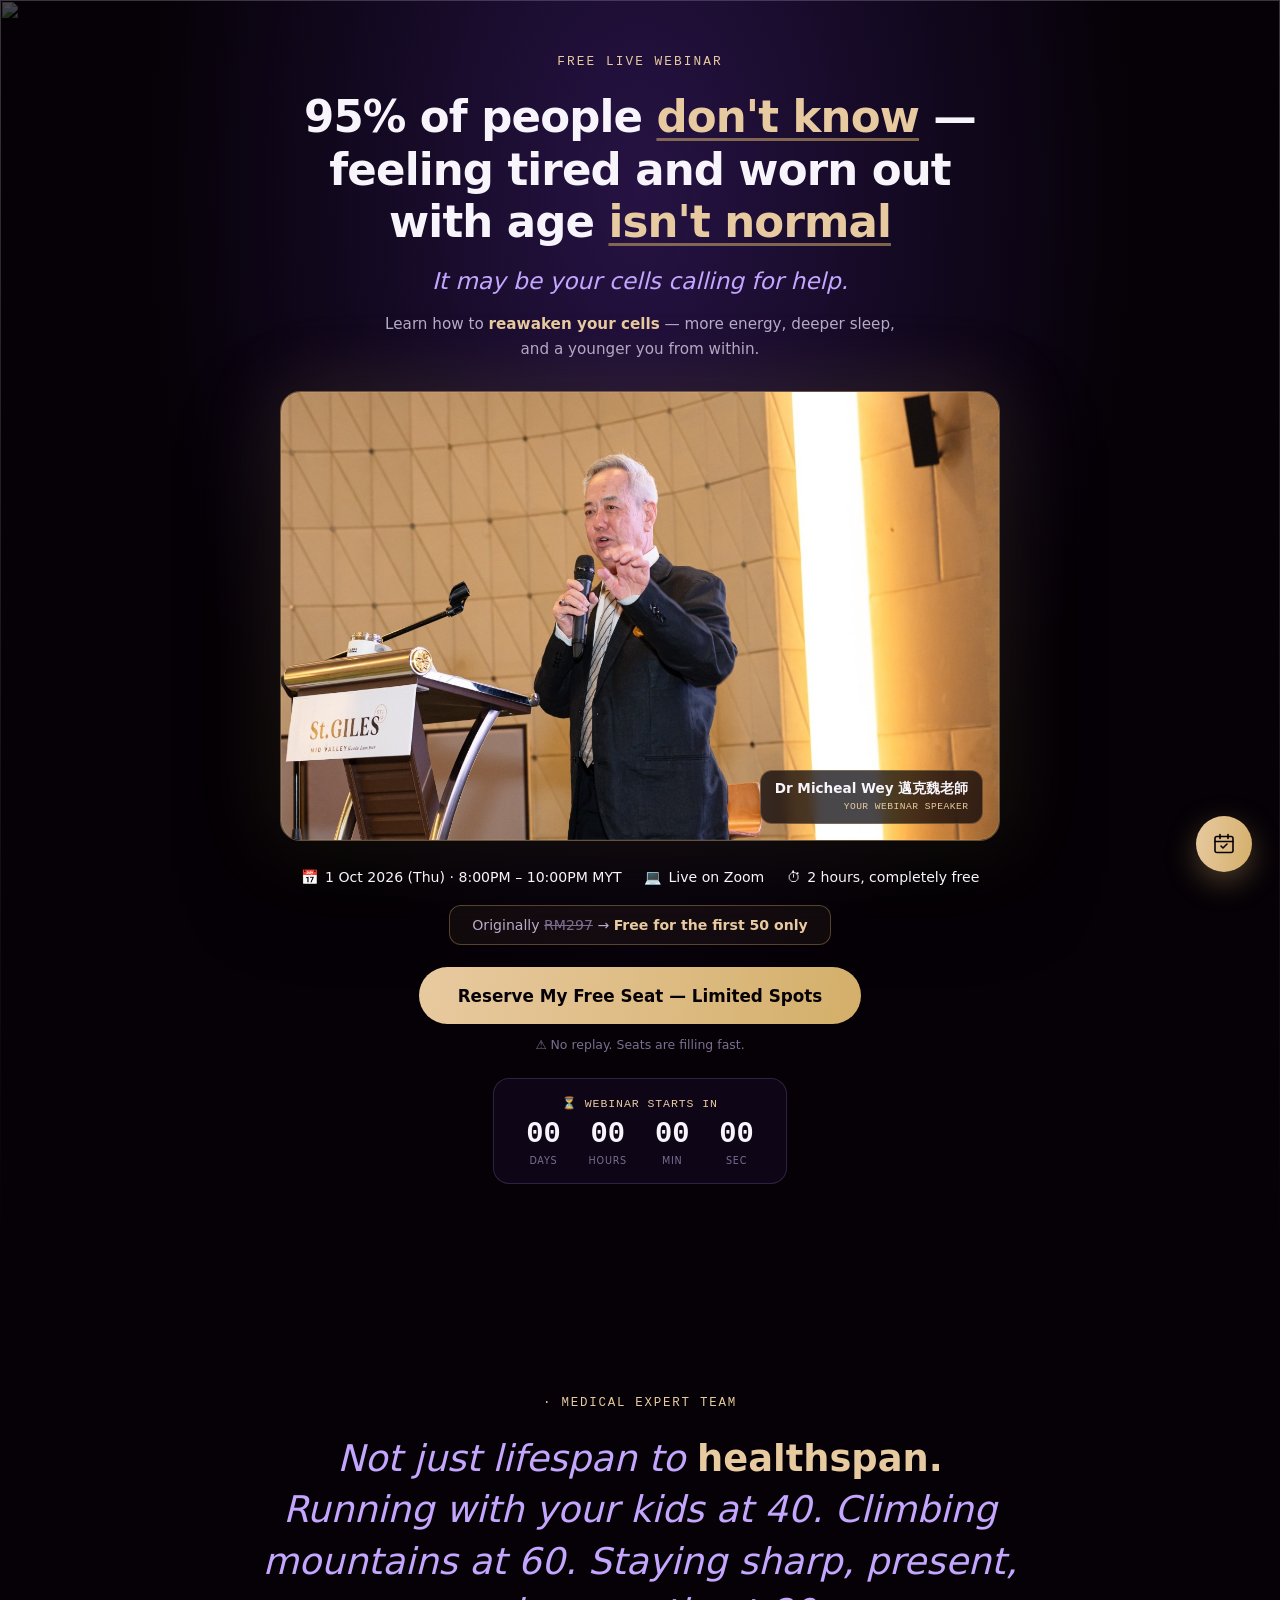
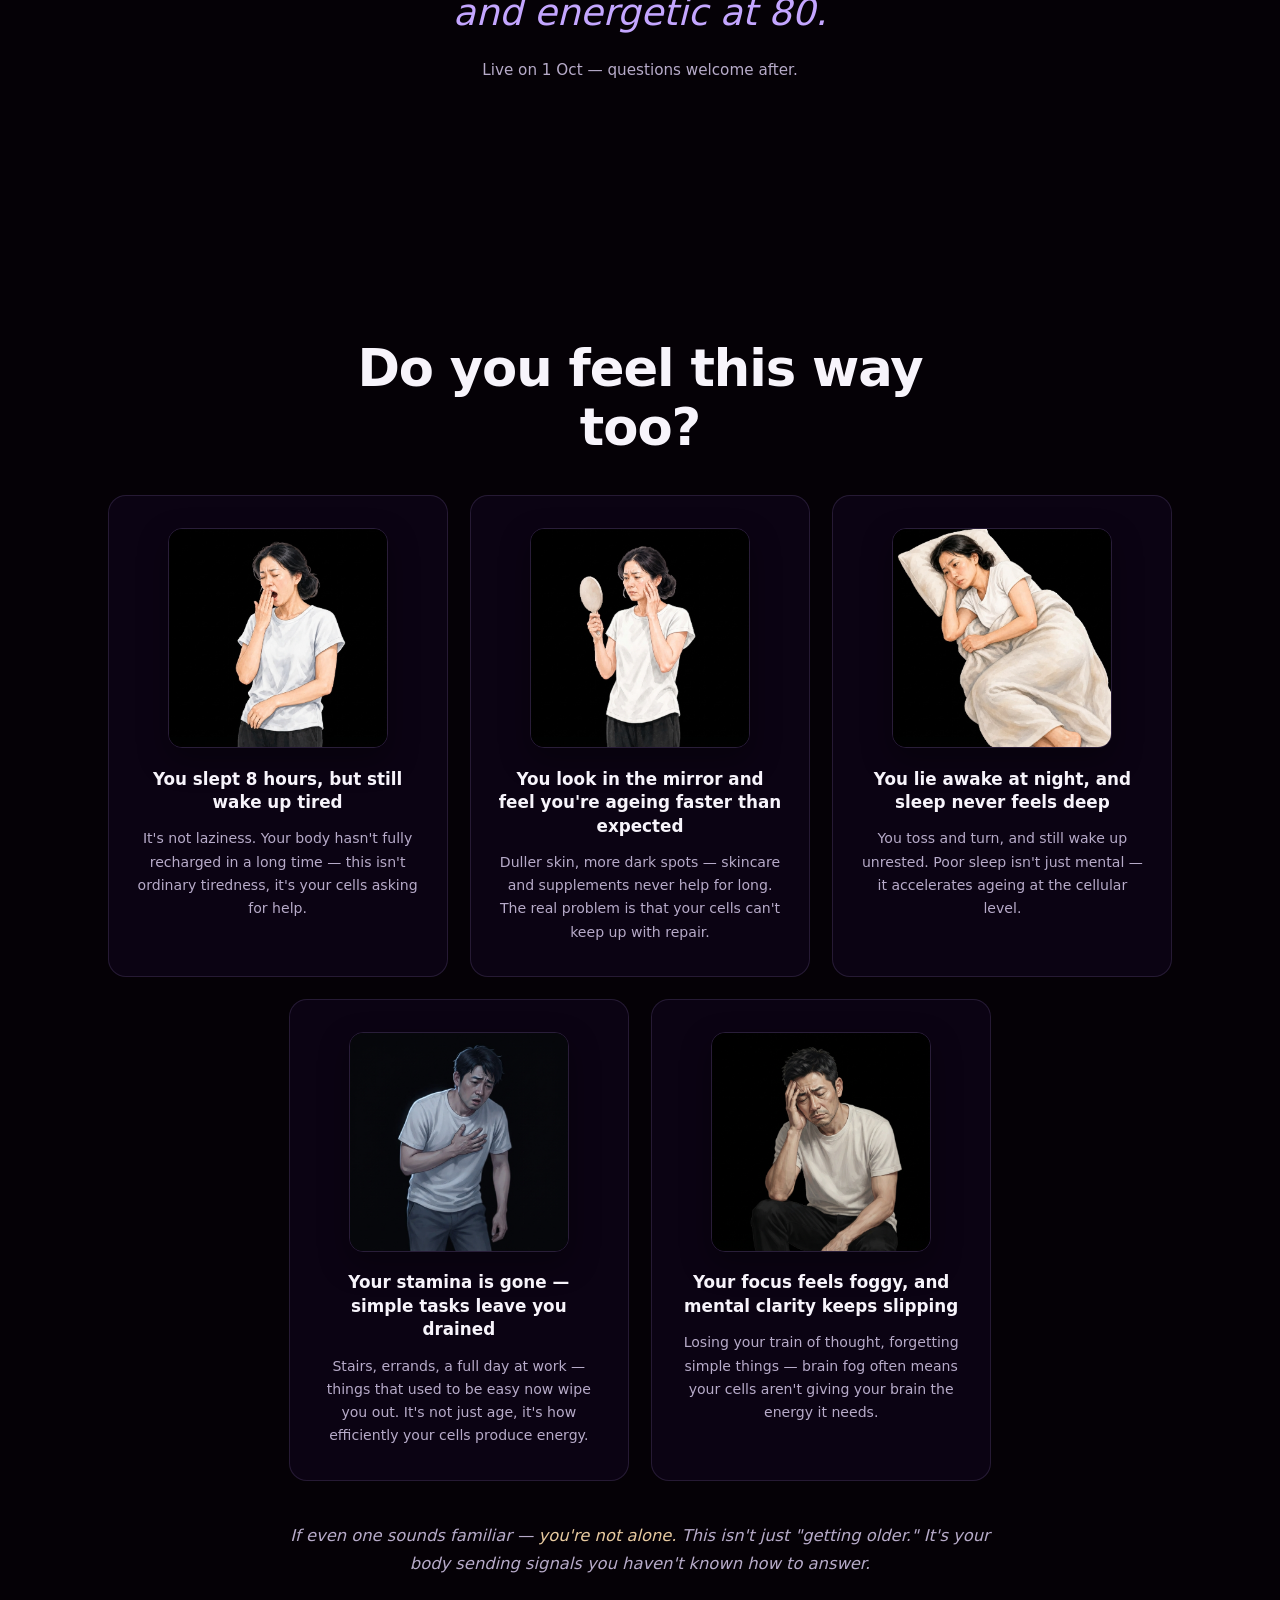
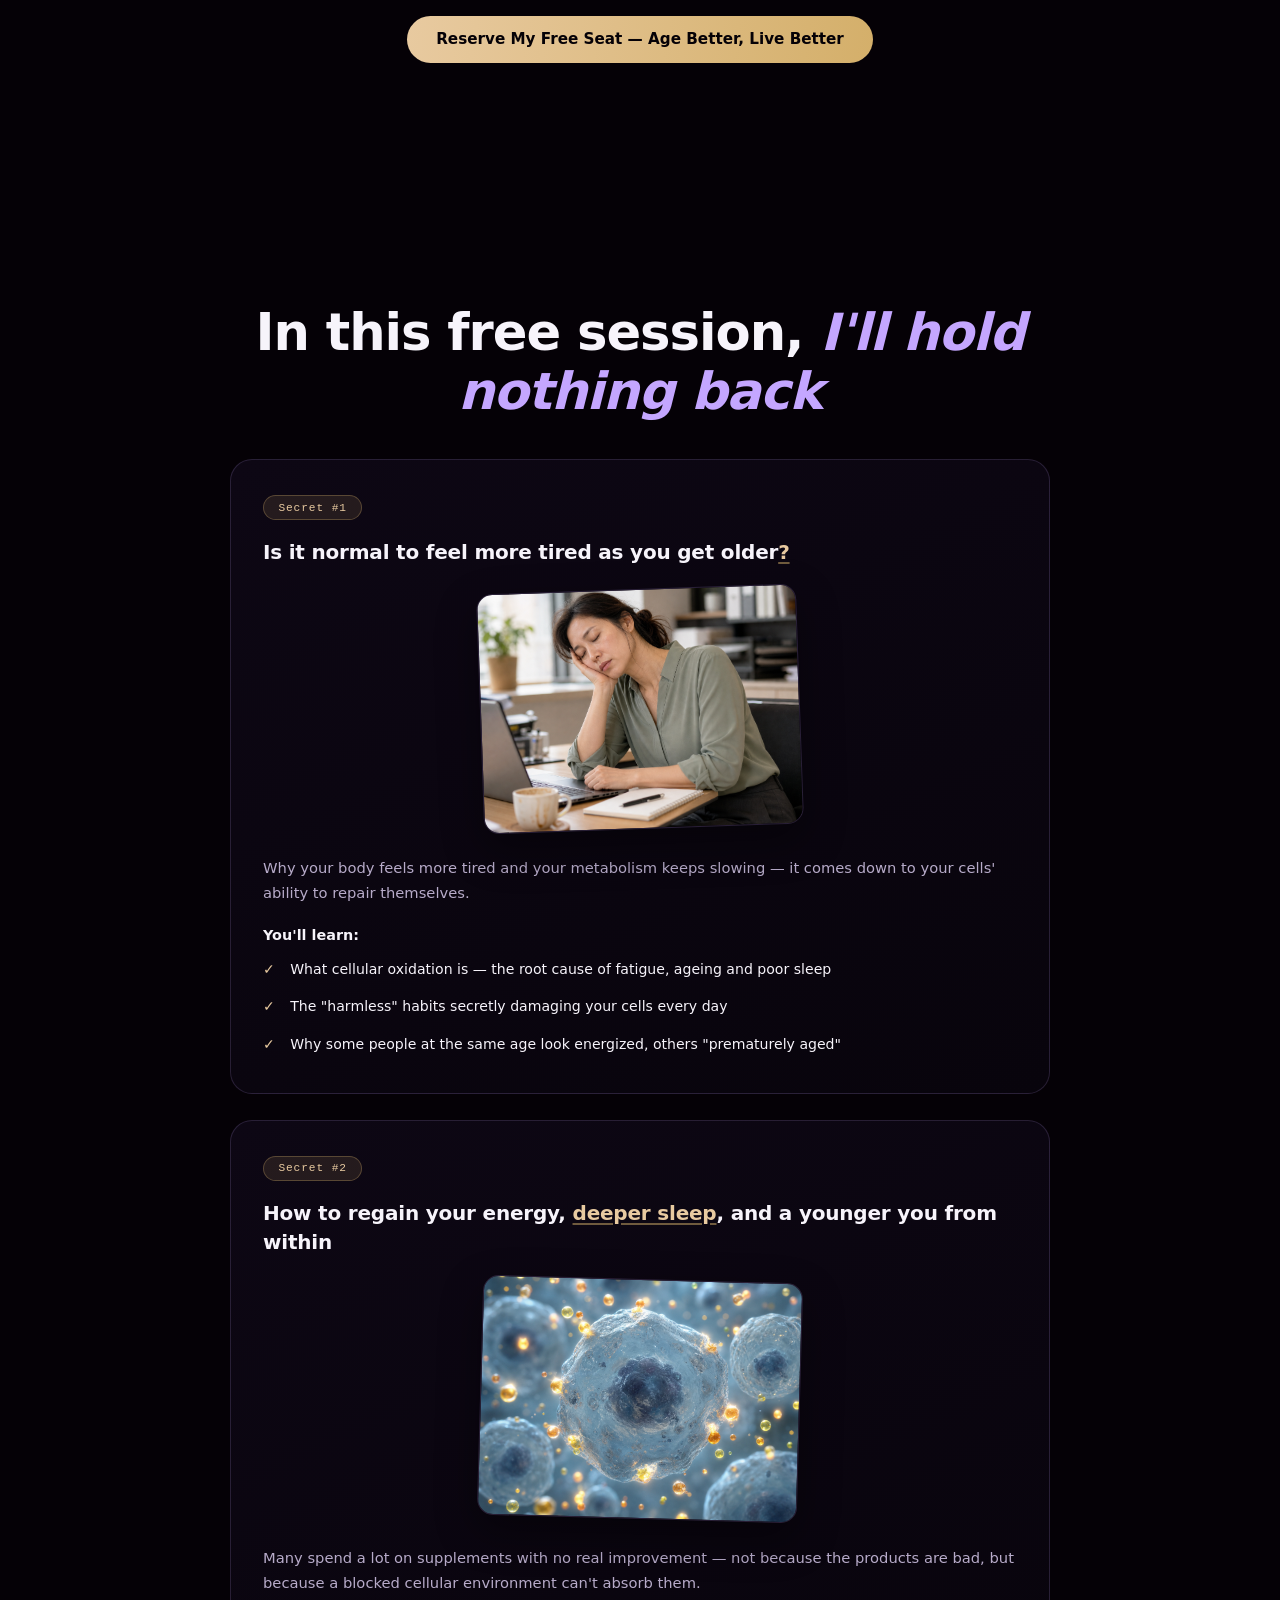
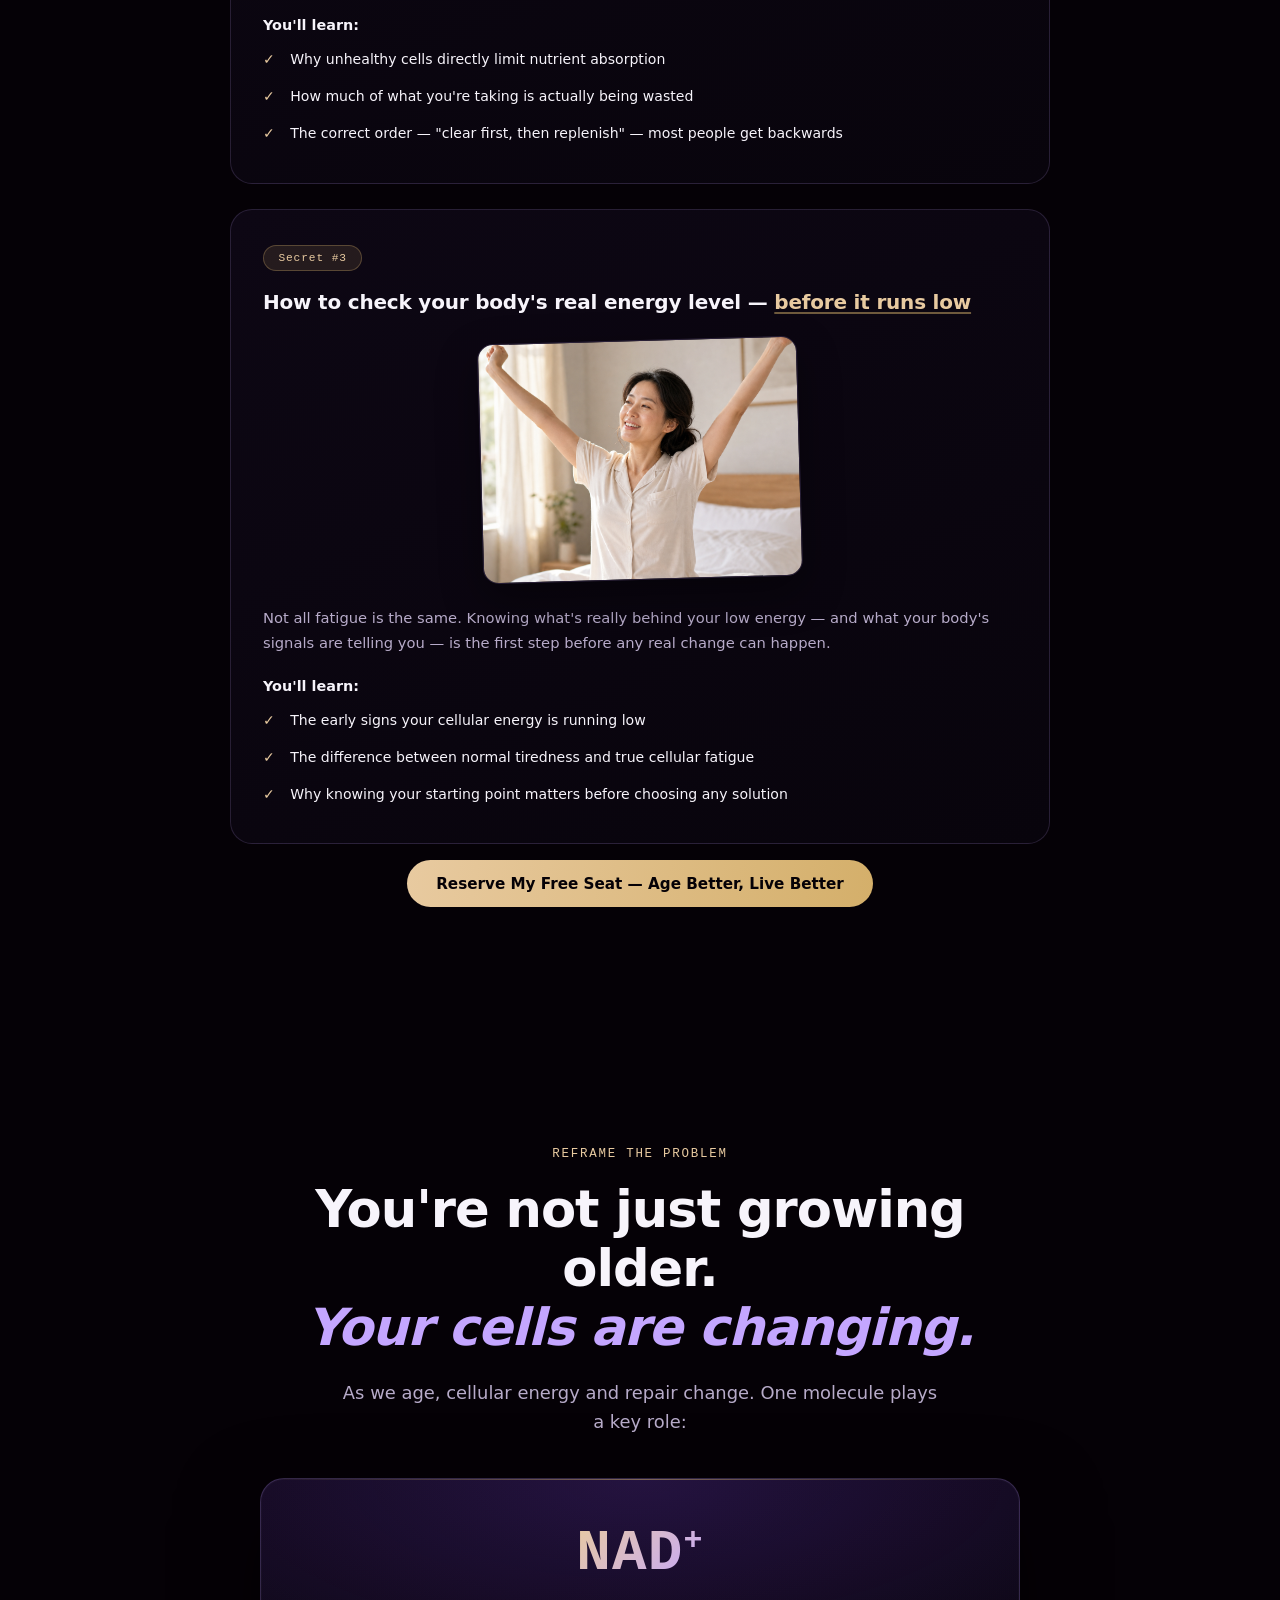
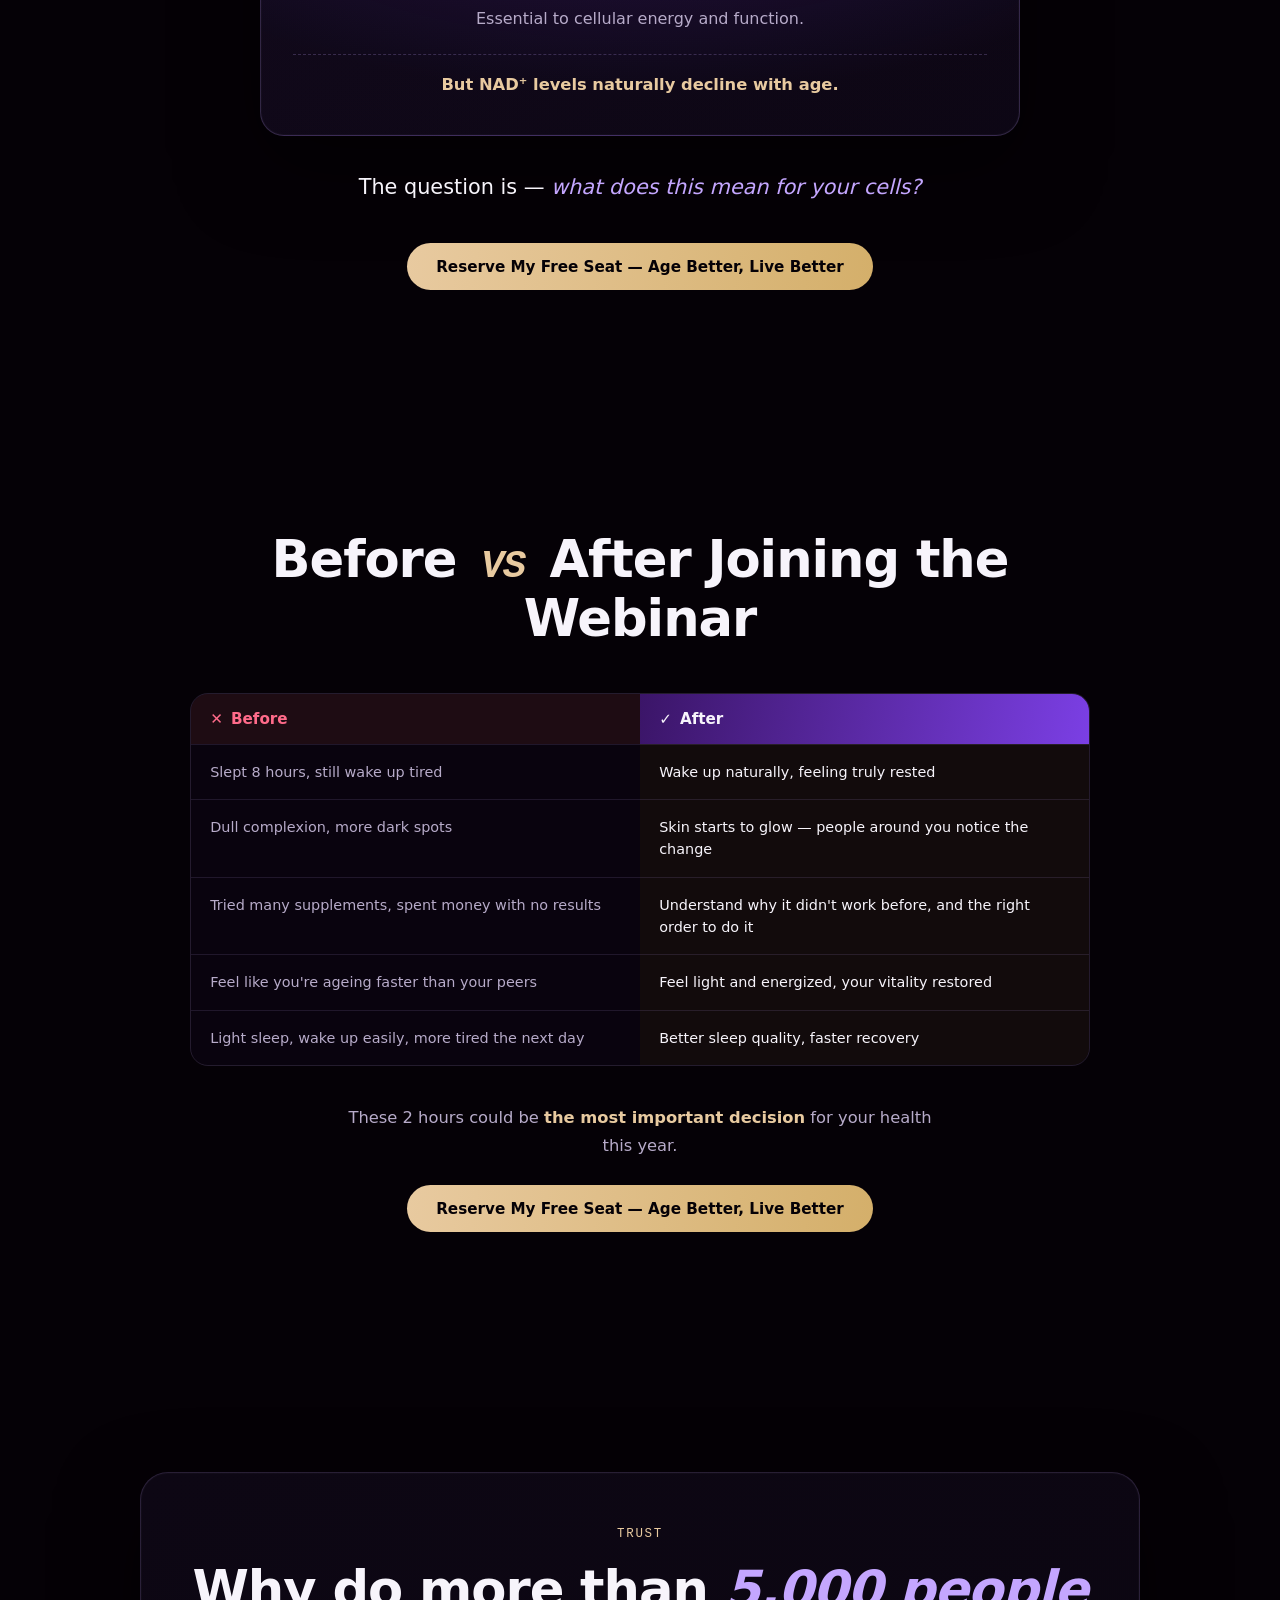
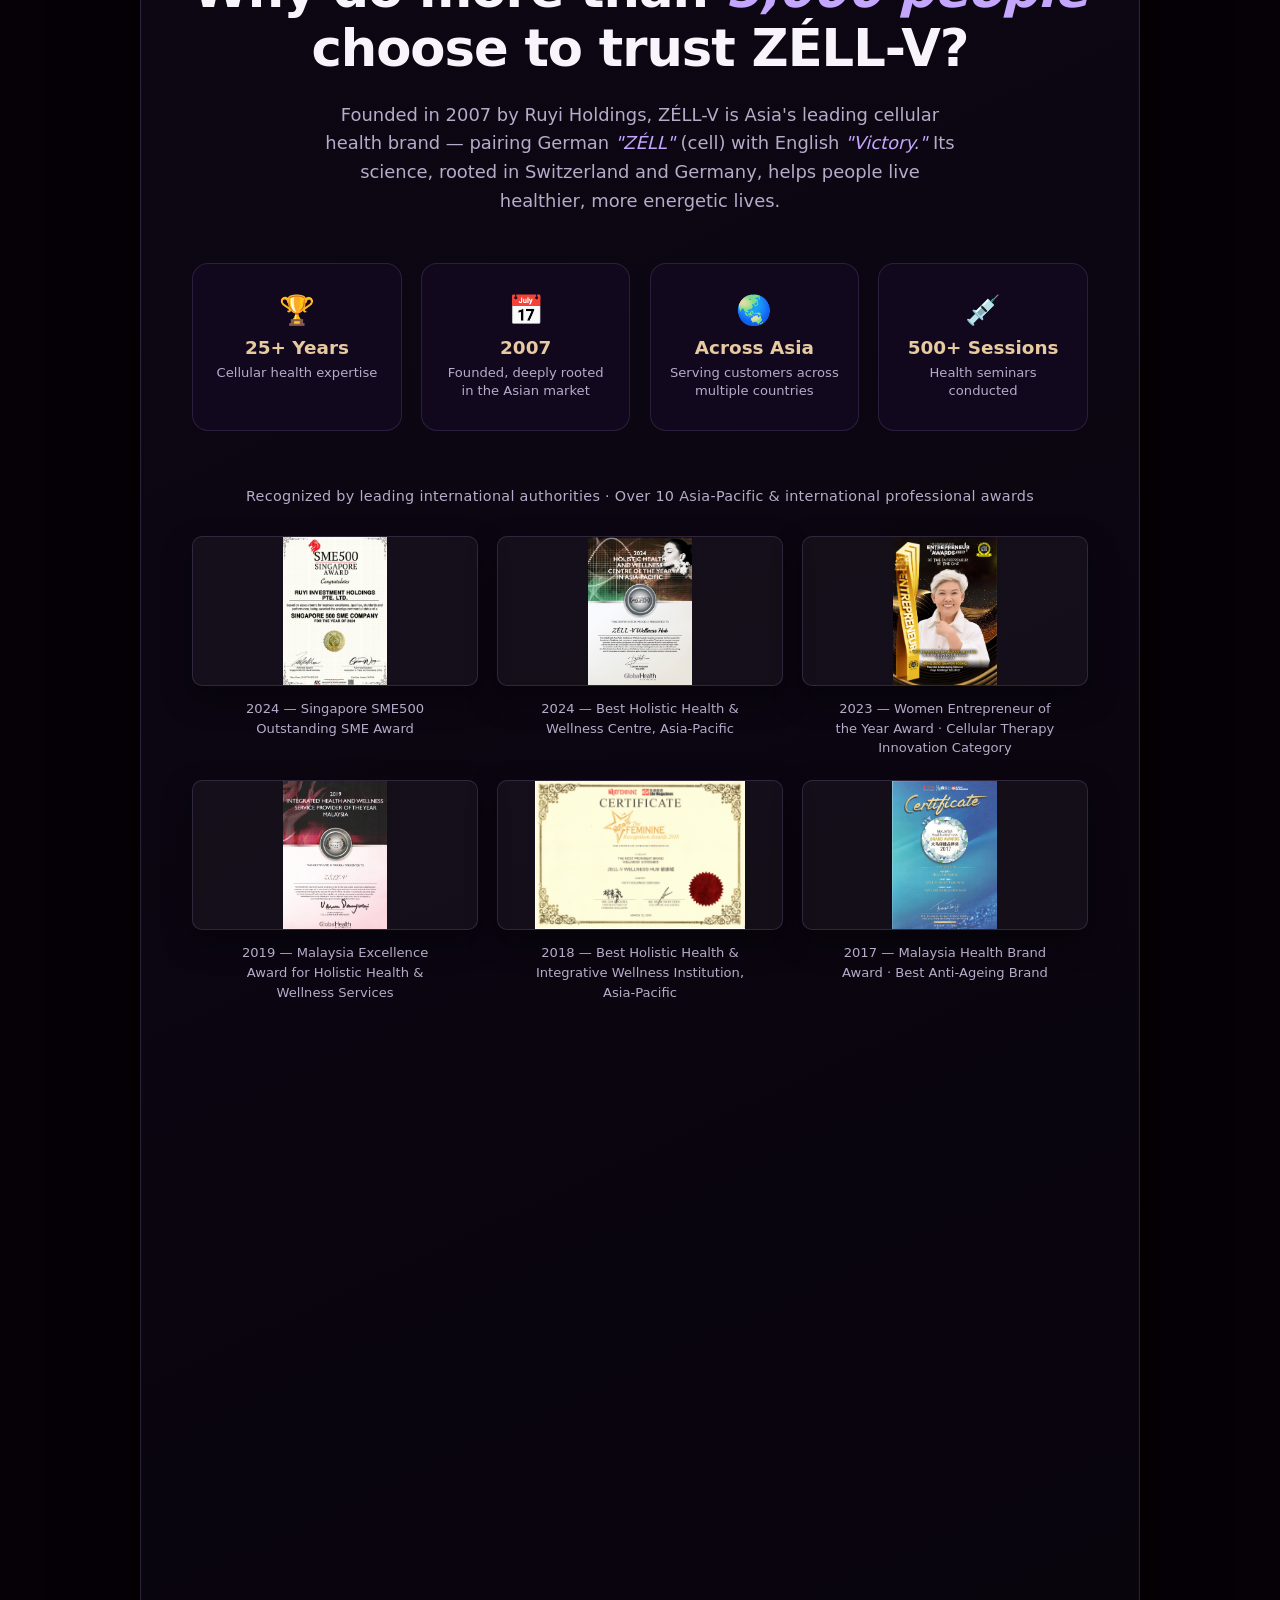
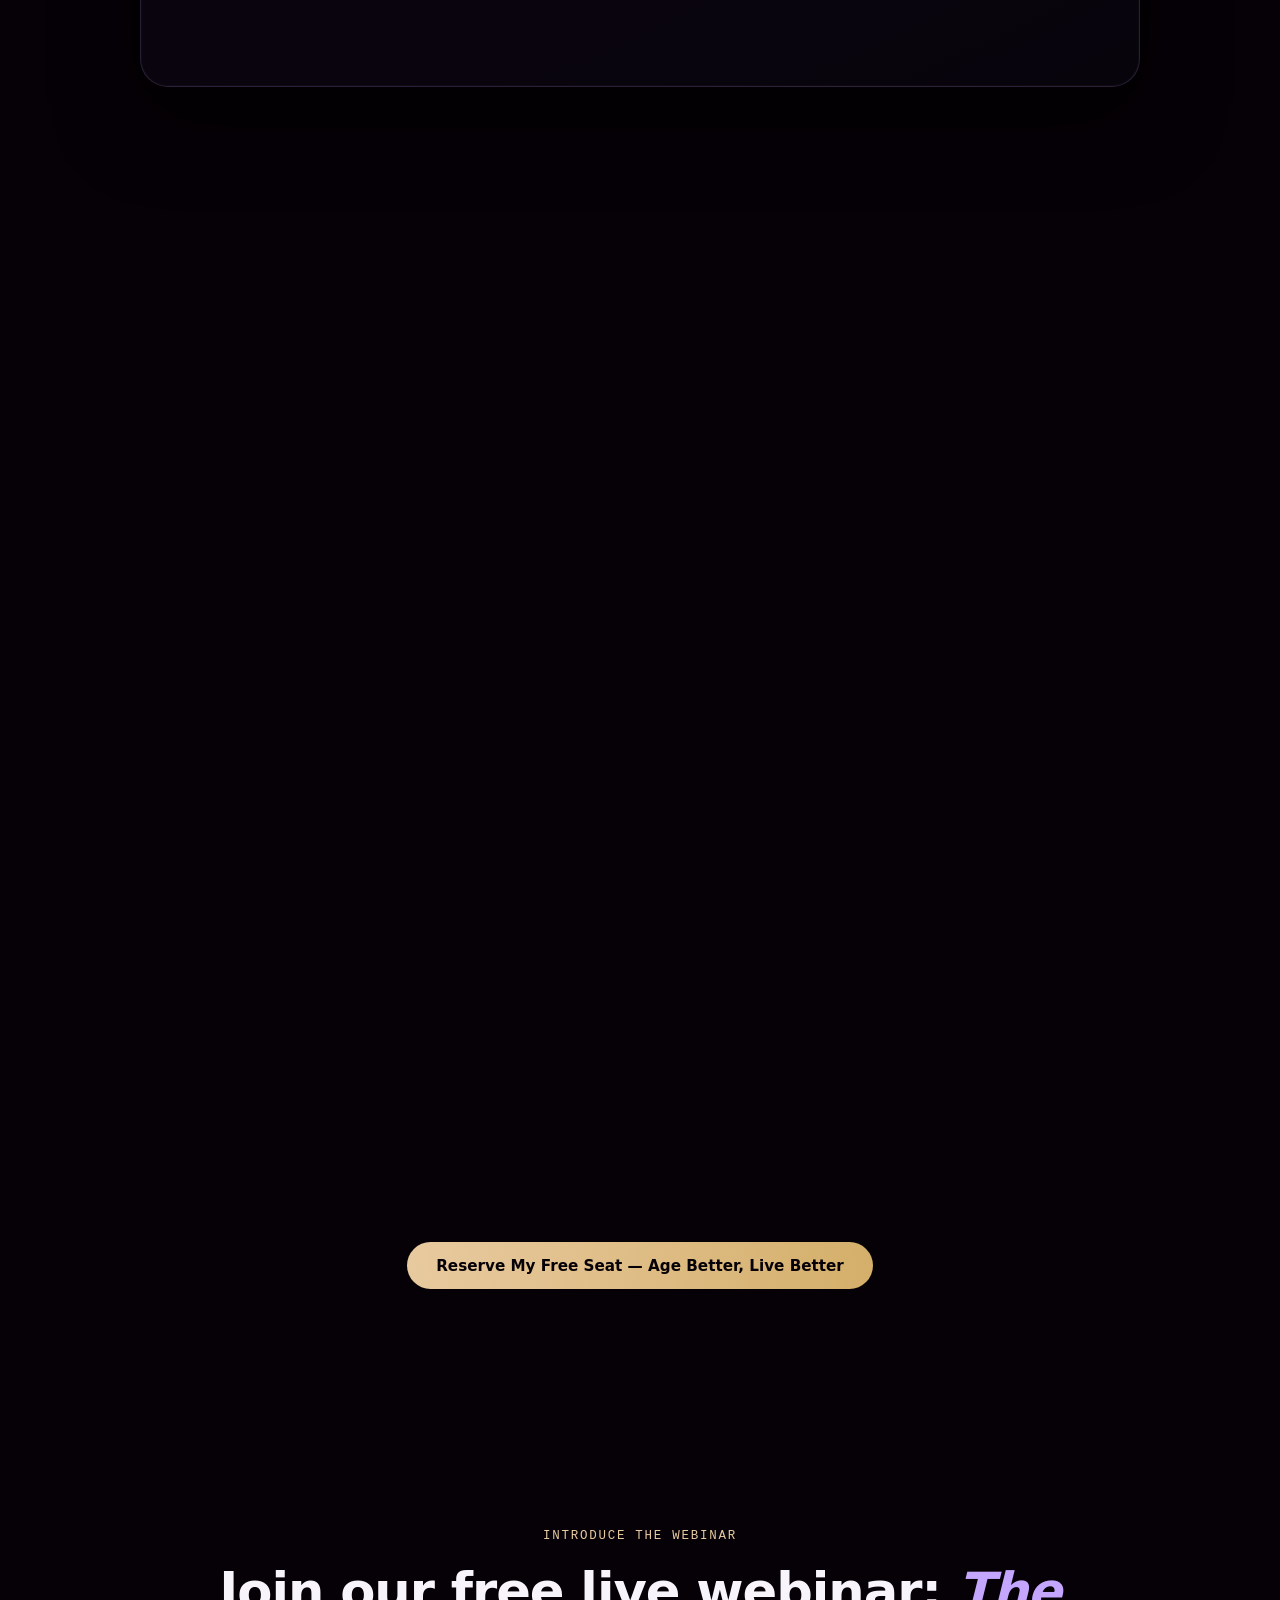
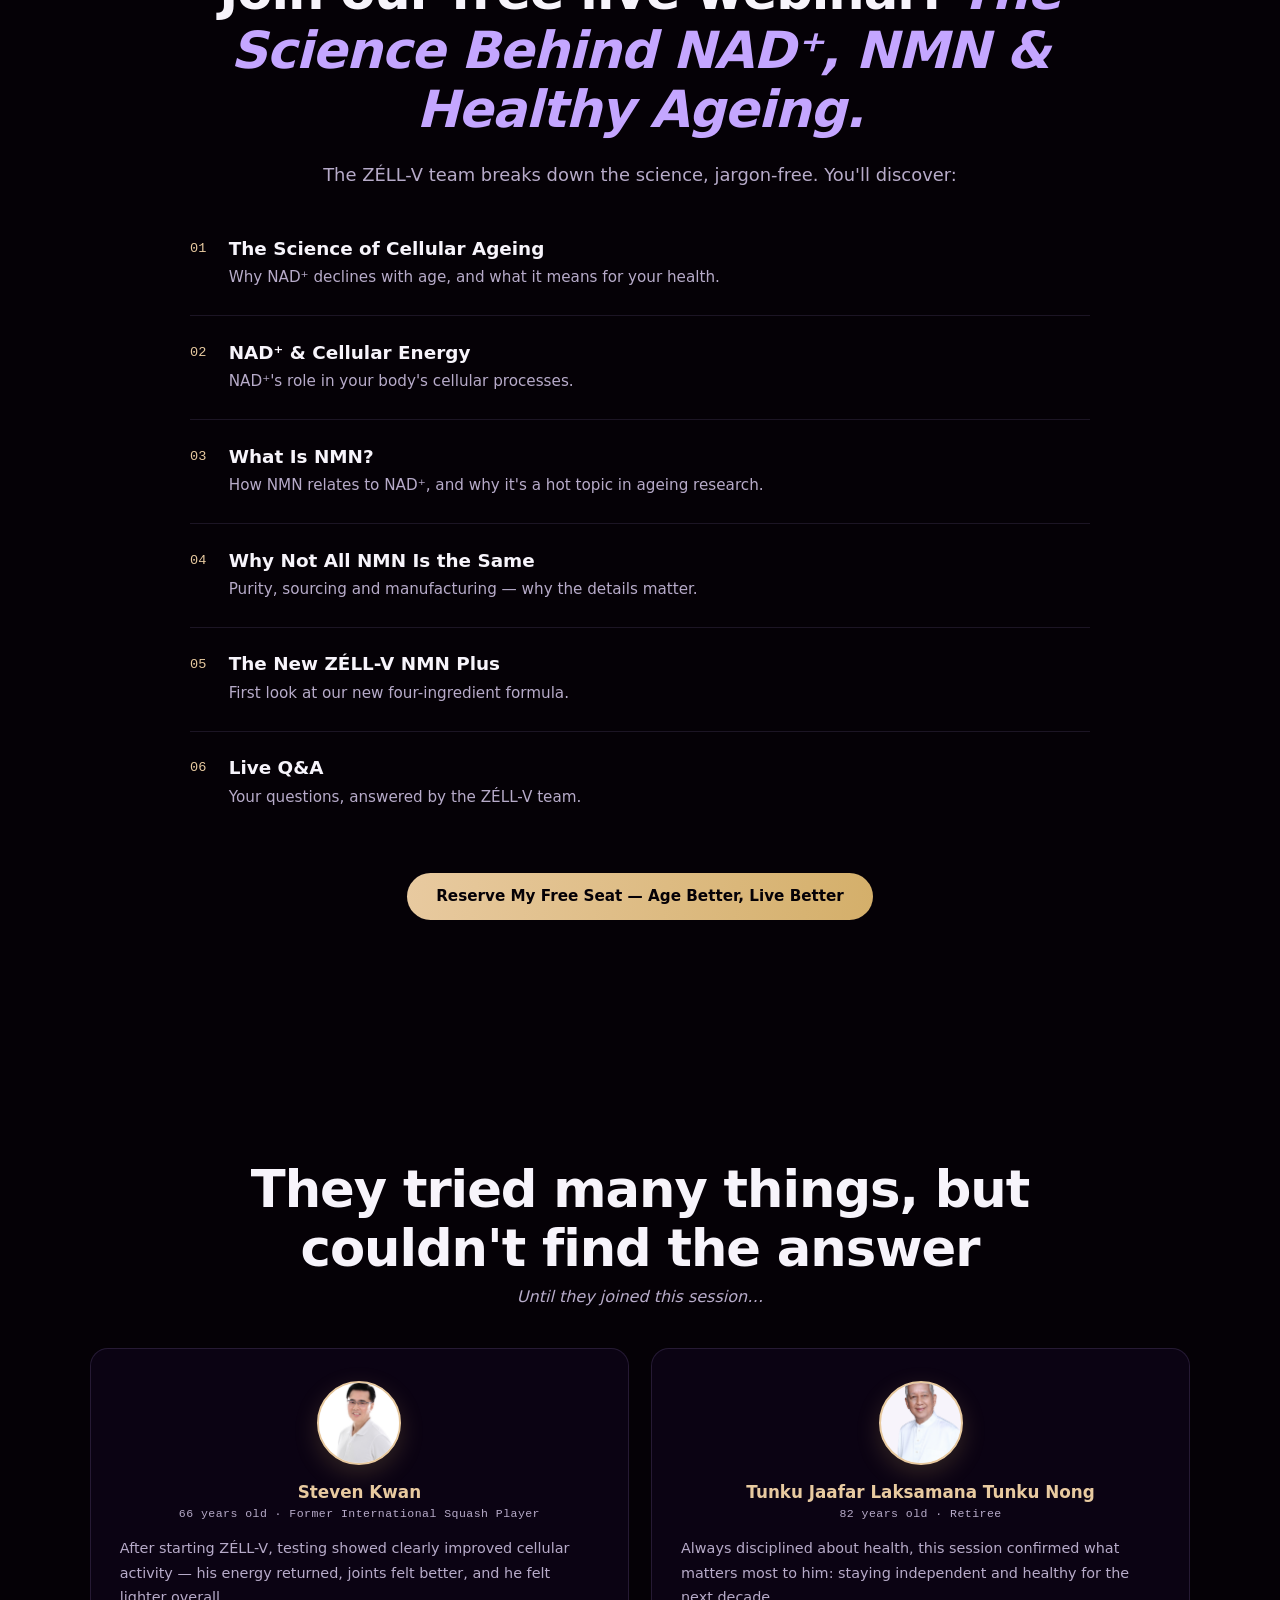
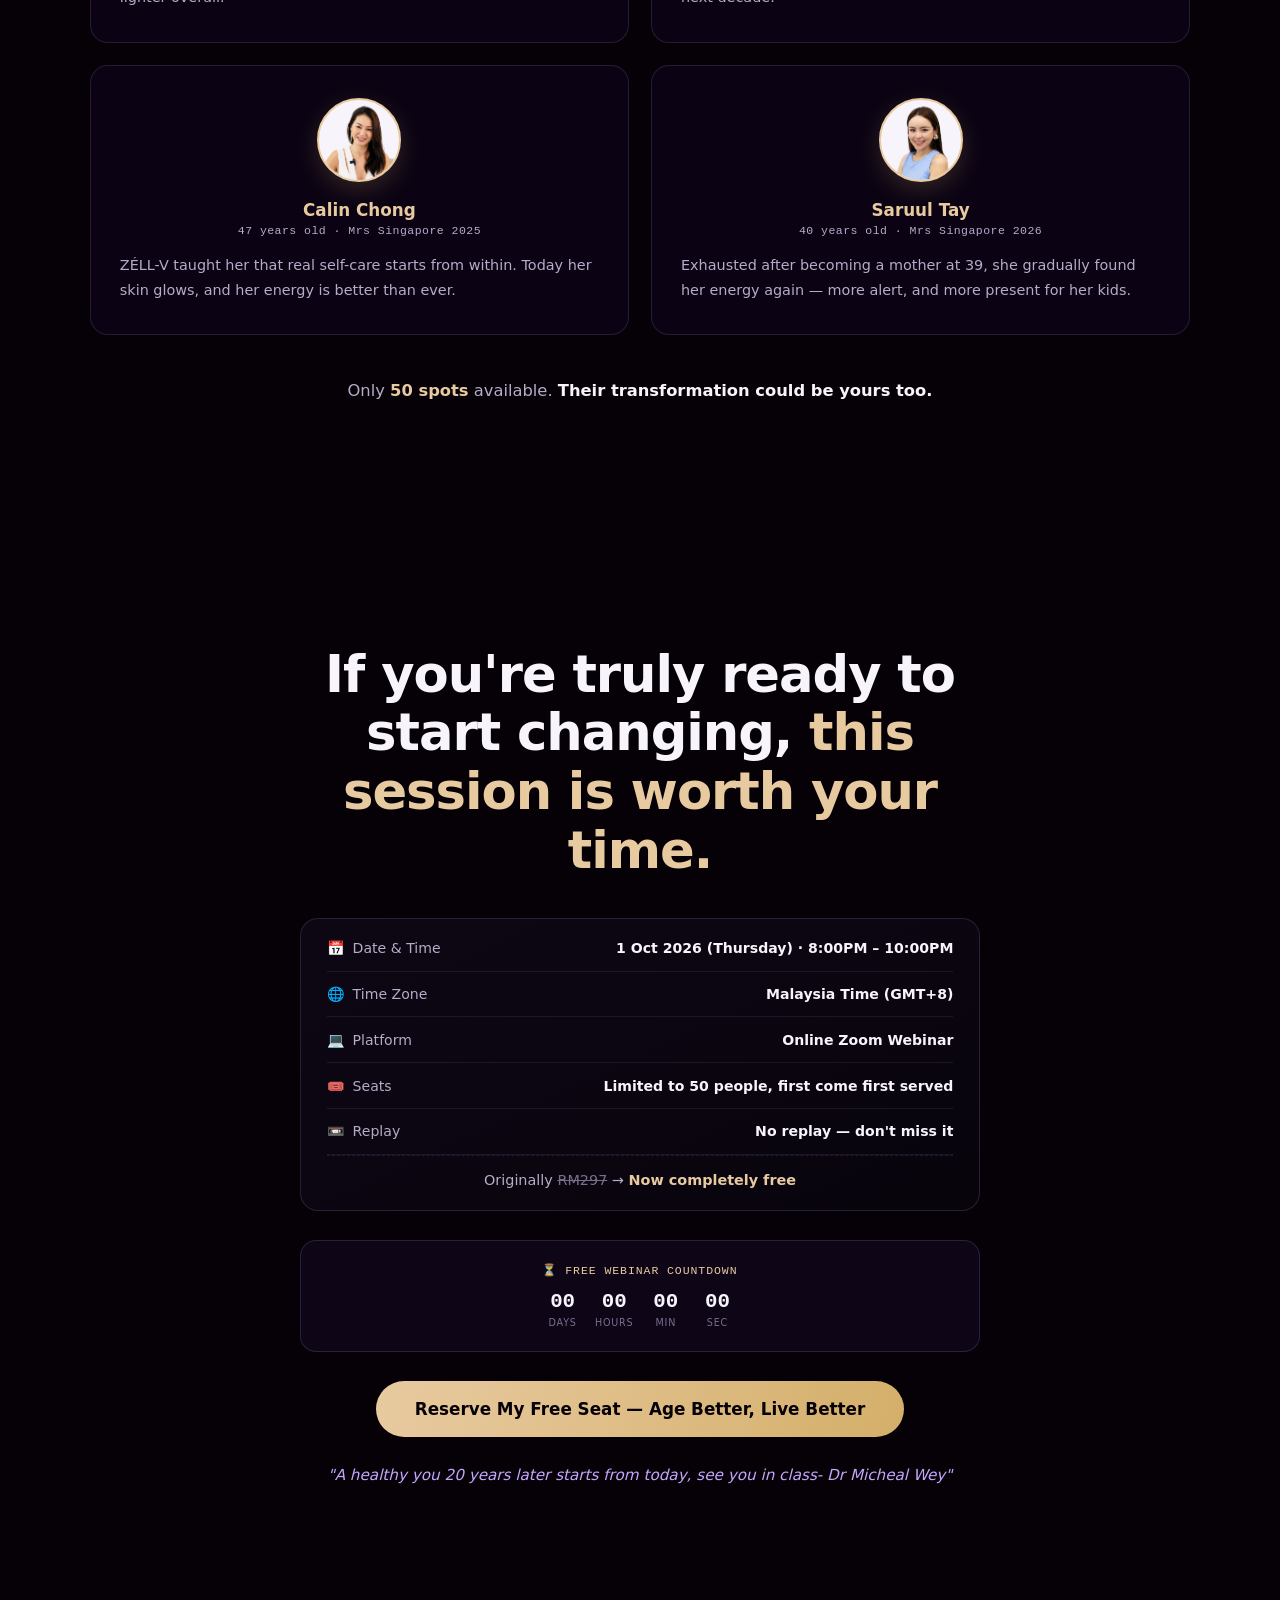
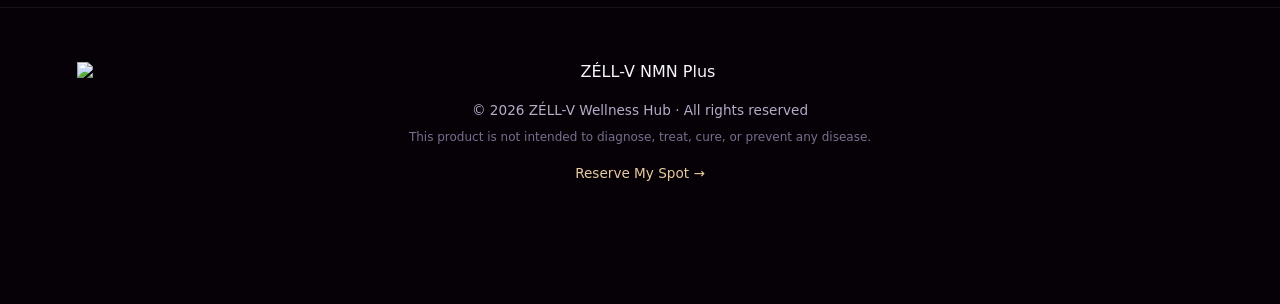
==== commit 841bdf48: "cta" ====
--- a/index.html
+++ b/index.html
@@ -125,7 +125,7 @@
     </div>
 
     <p class="turning-note reveal delay-3">If even one sounds familiar — <em>you're not alone.</em> This isn't just "getting older." It's your body sending signals you haven't known how to answer.</p>
-    <button type="button" class="btn-primary reveal delay-4" data-open-register>Reserve My Free Seat</button>
+    <button type="button" class="btn-primary reveal delay-4" data-open-register>Reserve My Free Seat — Age Better, Live Better</button>
   </div>
 </section>
 
@@ -175,7 +175,7 @@
       </div>
     </div>
 
-    <button type="button" class="btn-primary reveal delay-3" data-open-register>Reserve My Free Seat</button>
+    <button type="button" class="btn-primary reveal delay-3" data-open-register>Reserve My Free Seat — Age Better, Live Better</button>
   </div>
 </section>
 
@@ -196,7 +196,7 @@
     </div>
 
     <p class="reframe-question reveal delay-4">The question is — <em>what does this mean for your cells?</em></p>
-    <button type="button" class="btn-primary reveal delay-4" data-open-register>Reserve My Free Seat</button>
+    <button type="button" class="btn-primary reveal delay-4" data-open-register>Reserve My Free Seat — Age Better, Live Better</button>
   </div>
 </section>
 
@@ -226,7 +226,7 @@
     </div>
 
     <p class="compare-note reveal delay-2">These 2 hours could be <strong>the most important decision</strong> for your health this year.</p>
-    <button type="button" class="btn-primary reveal delay-3" data-open-register>Reserve My Free Seat</button>
+    <button type="button" class="btn-primary reveal delay-3" data-open-register>Reserve My Free Seat — Age Better, Live Better</button>
   </div>
 </section>
 
@@ -307,7 +307,7 @@
     </div>
 
     <p class="trust-closing reveal delay-4">Not a new brand — a cellular health system proven over <em>25+ years</em> across Asia.</p>
-    <button type="button" class="btn-primary reveal delay-4" data-open-register>Reserve My Free Seat</button>
+    <button type="button" class="btn-primary reveal delay-4" data-open-register>Reserve My Free Seat — Age Better, Live Better</button>
   </div>
   </div>
 </section>
@@ -339,7 +339,7 @@
       </div>
     </div>
 
-    <button type="button" class="btn-primary reveal delay-4" data-open-register>Reserve My Free Seat</button>
+    <button type="button" class="btn-primary reveal delay-4" data-open-register>Reserve My Free Seat — Age Better, Live Better</button>
   </div>
 </section>
 
@@ -395,7 +395,7 @@
       </div>
     </div>
 
-    <button type="button" class="btn-primary reveal delay-4" data-open-register>Reserve My Free Seat</button>
+    <button type="button" class="btn-primary reveal delay-4" data-open-register>Reserve My Free Seat — Age Better, Live Better</button>
   </div>
 </section>
 
@@ -475,7 +475,7 @@
       </div>
     </div>
 
-    <button type="button" class="btn-primary btn-primary-large reveal delay-3" data-open-register>Reserve My Free Seat</button>
+    <button type="button" class="btn-primary btn-primary-large reveal delay-3" data-open-register>Reserve My Free Seat — Age Better, Live Better</button>
 
     <p class="invite-signoff reveal delay-4">"A healthy you 20 years later starts from today, see you in class- Dr Micheal Wey"<br></p>
   </div>
